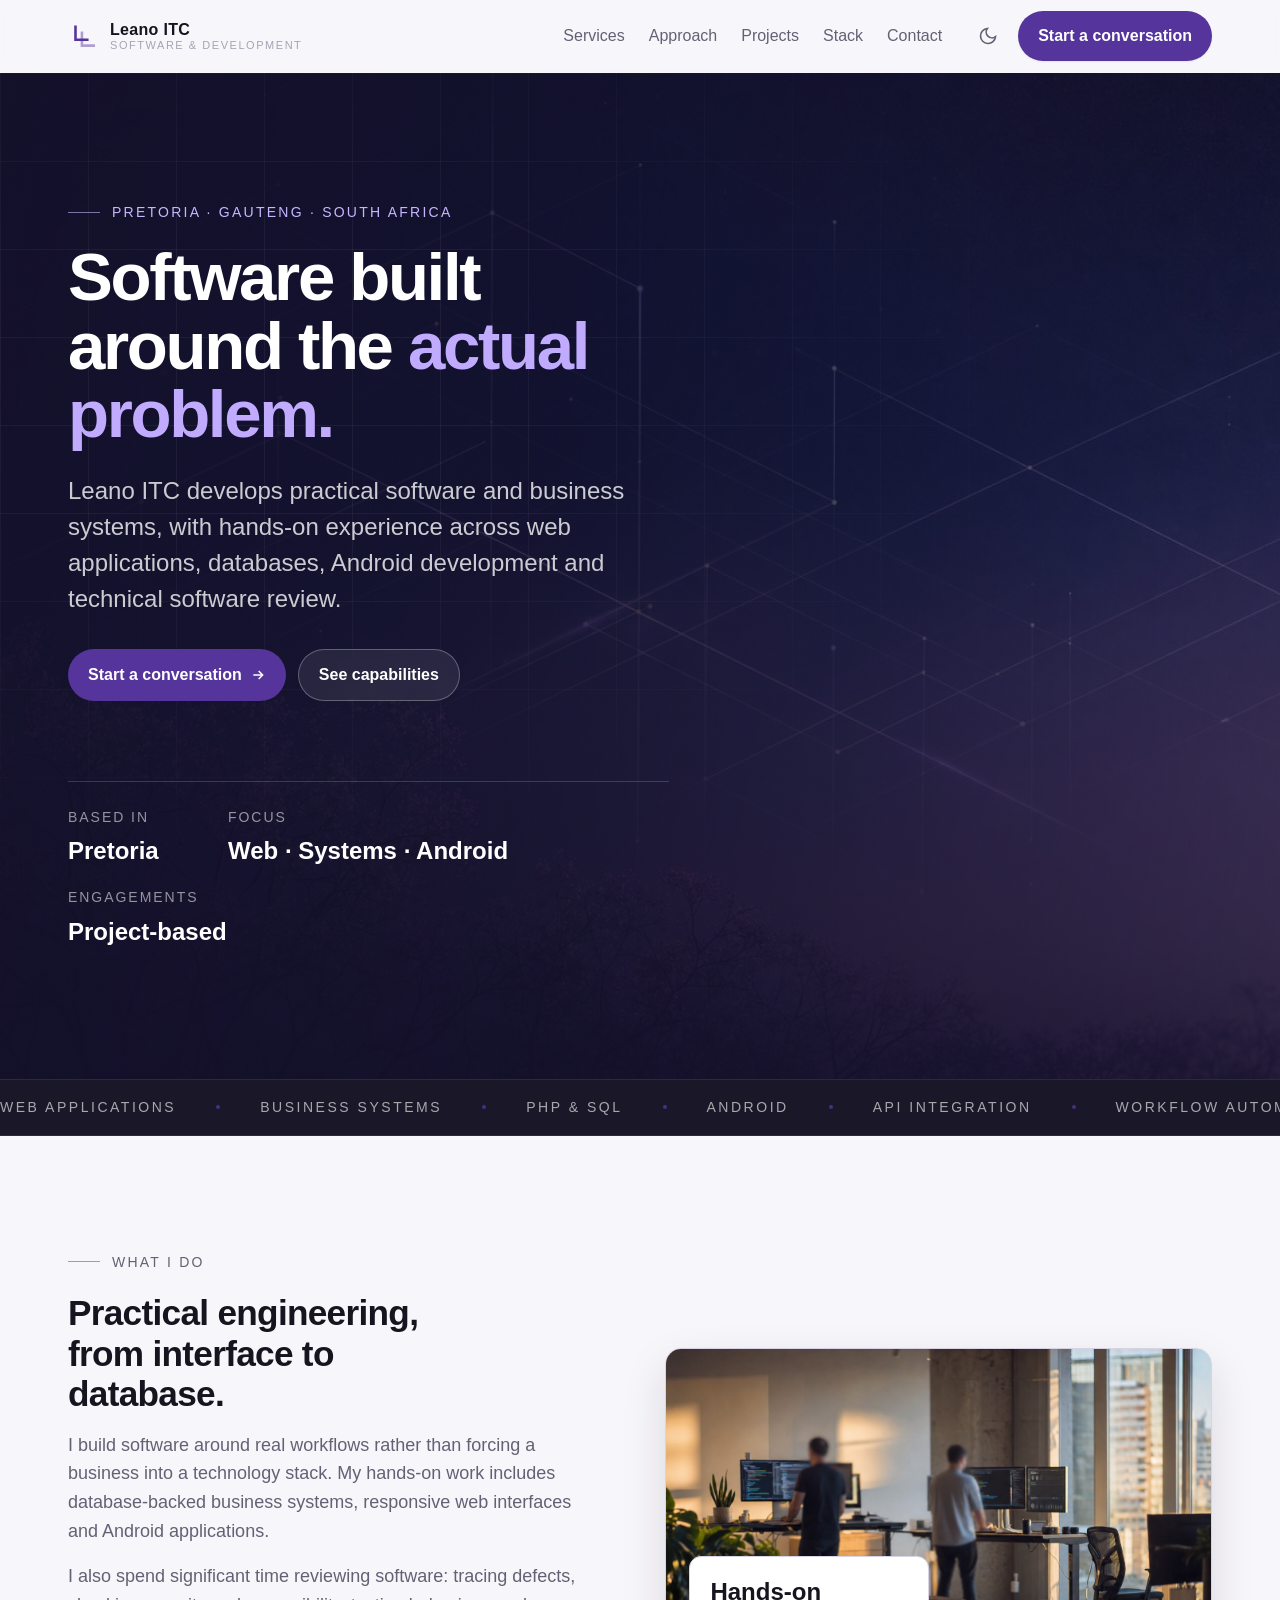
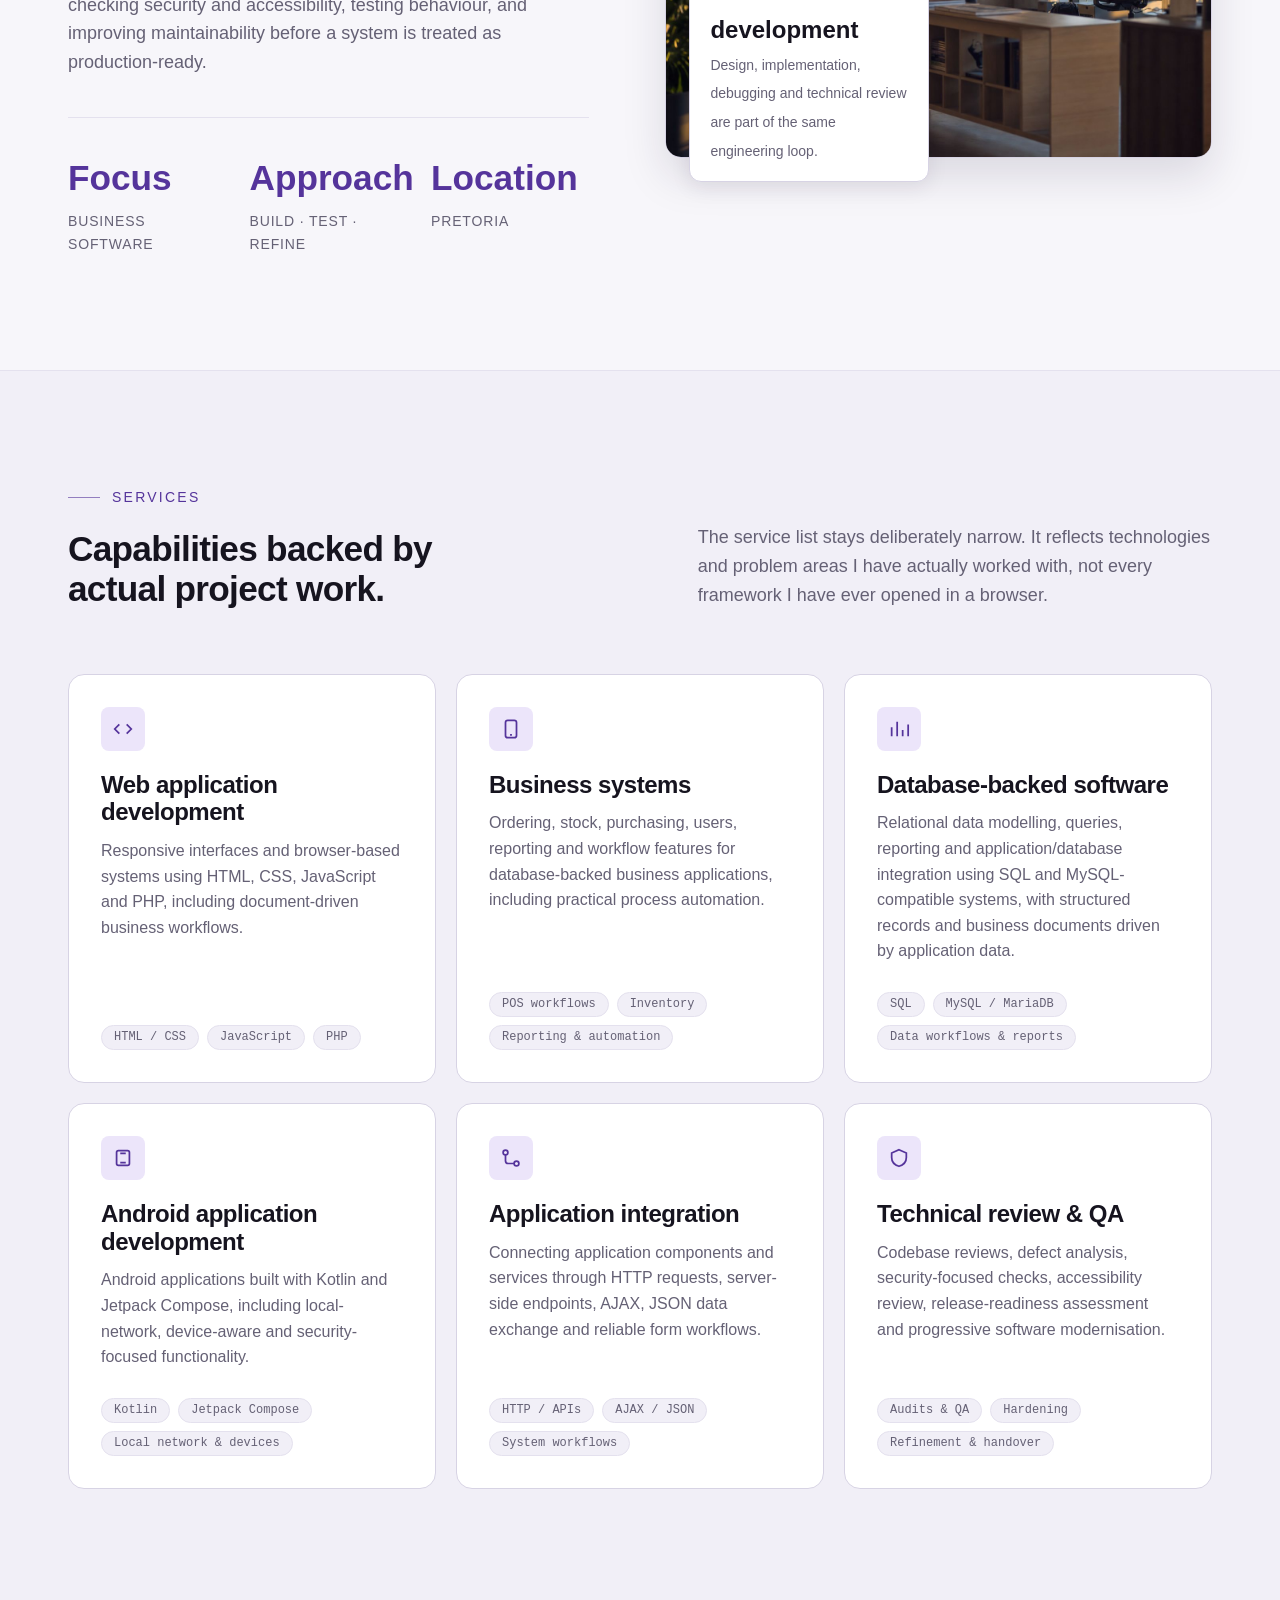
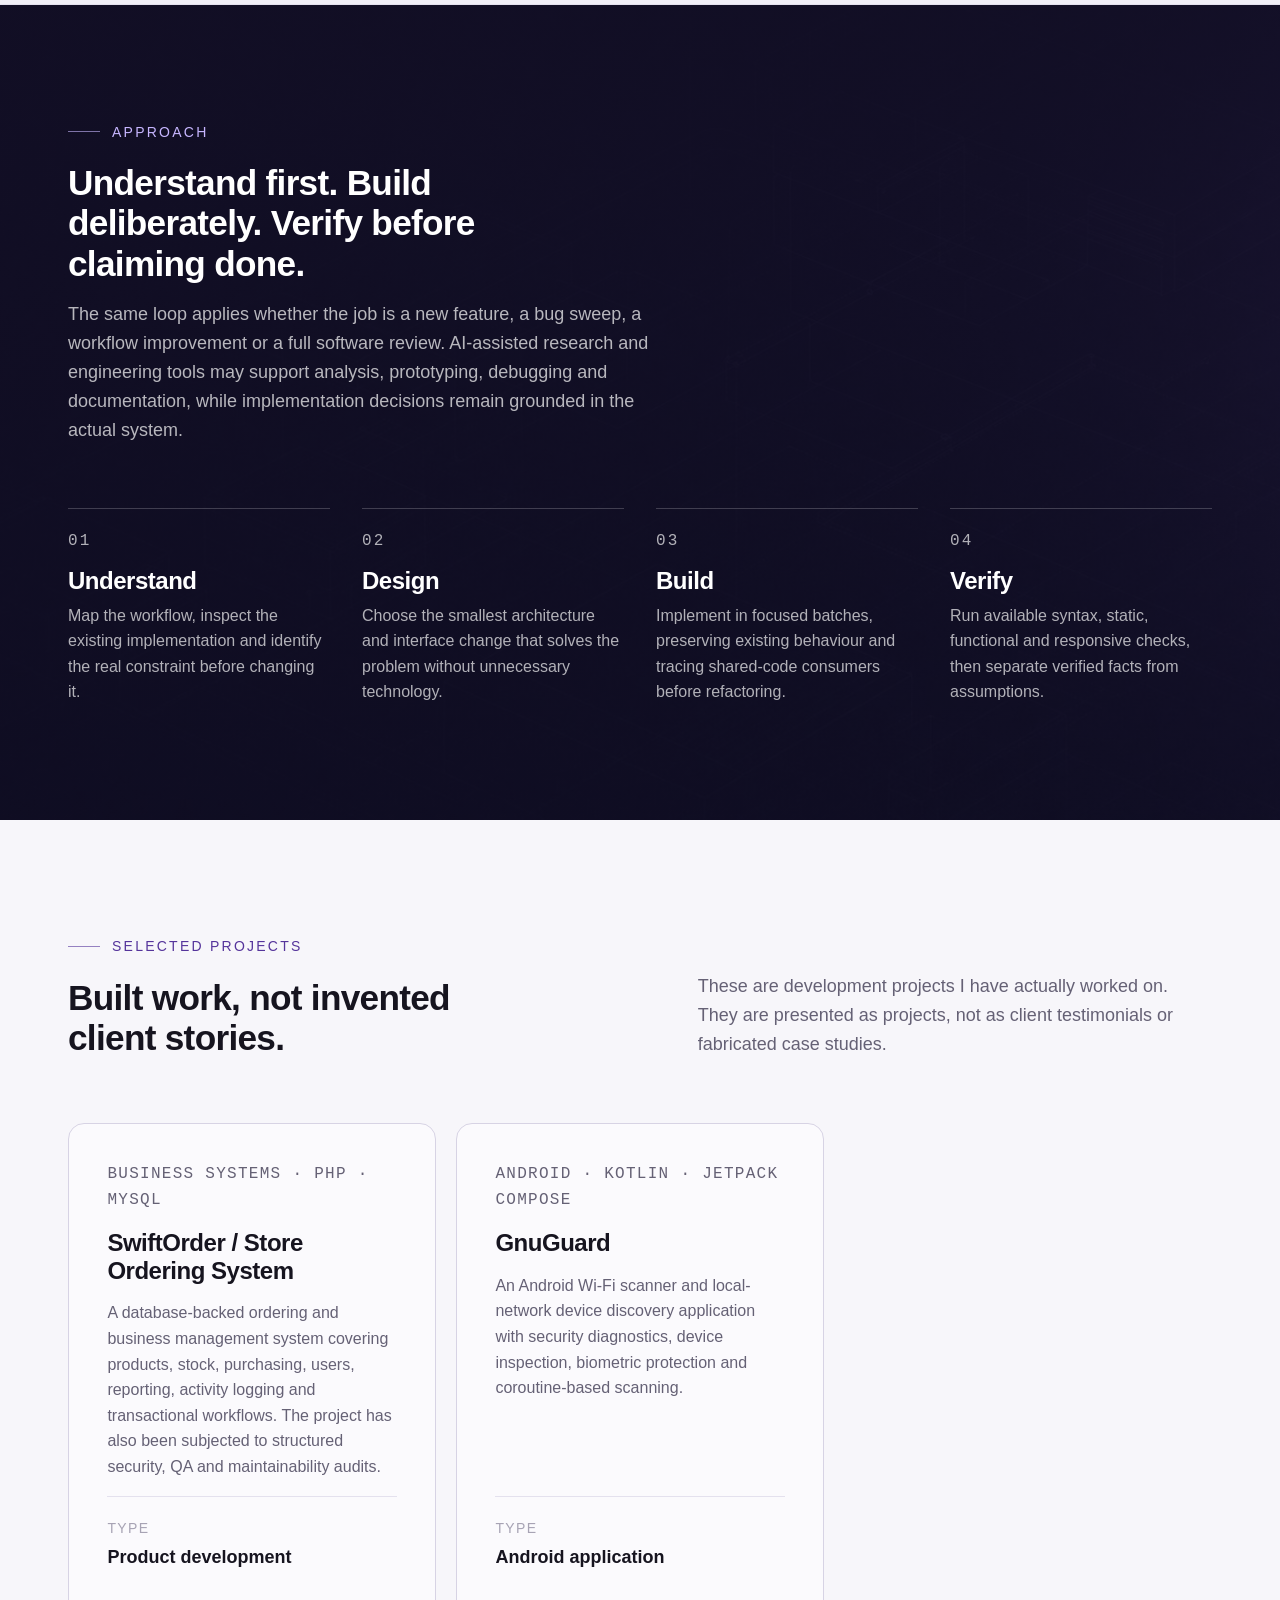
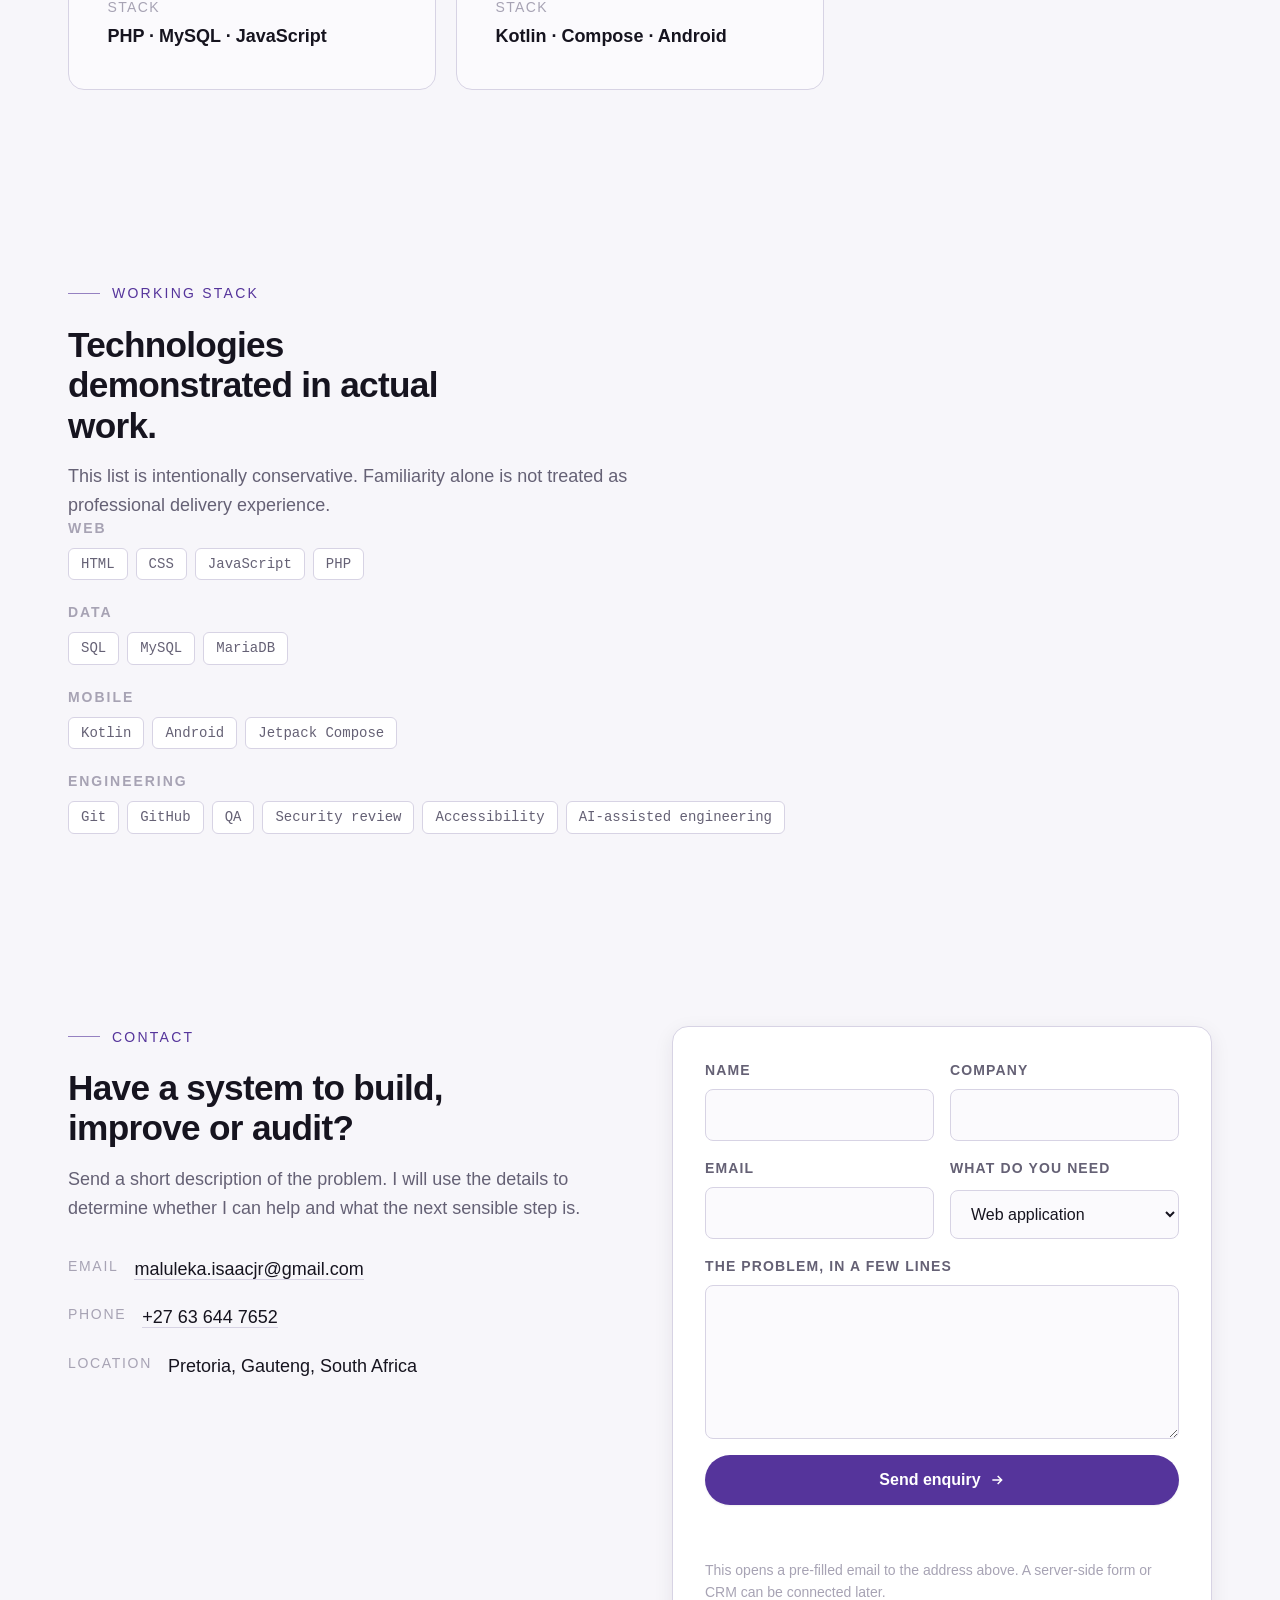
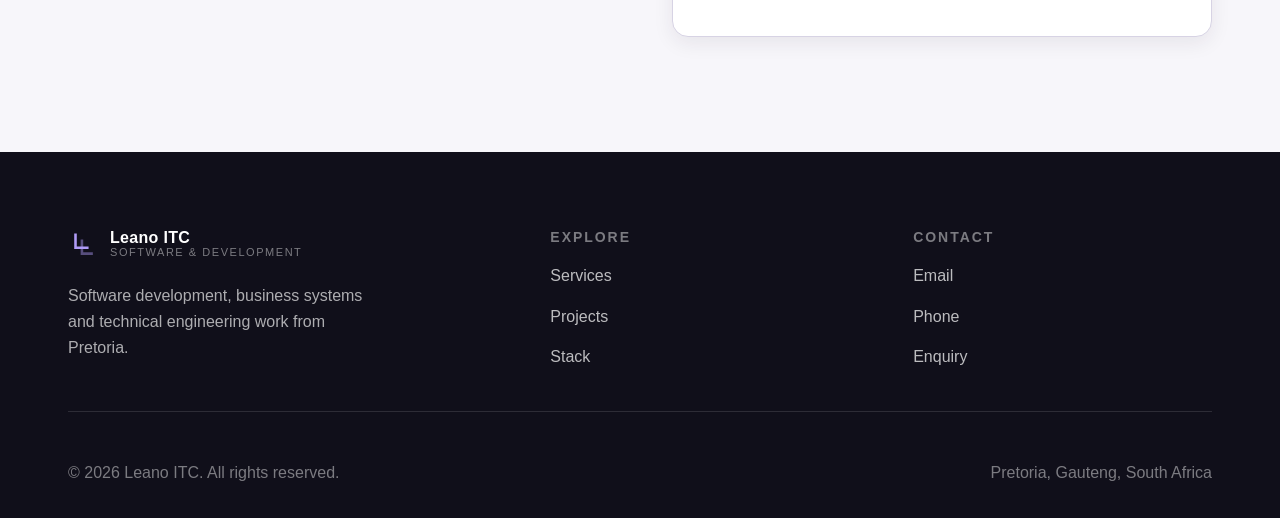
==== index.html @ 702a43a2 "Remove remote font dependencies and harden SEO/form markup" ====
<!doctype html>
<html lang="en" data-theme="light">
  <head>
    <meta charset="utf-8" />
    <meta name="viewport" content="width=device-width, initial-scale=1" />
    <meta name="color-scheme" content="light dark" />
    <meta name="referrer" content="strict-origin-when-cross-origin" />
    <meta name="robots" content="index,follow" />
    <title>Leano ITC — Software Development &amp; Systems Engineering</title>
    <meta name="description" content="Leano ITC is a Pretoria-based software development practice focused on web applications, business systems, databases, Android applications and technical software review." />
    <link rel="canonical" href="https://leanoitc.co.za/" />
    <meta property="og:title" content="Leano ITC — Software Development &amp; Systems Engineering" />
    <meta property="og:description" content="Web applications, business systems, database-backed software, Android development and technical engineering review." />
    <meta property="og:type" content="website" />
    <meta property="og:url" content="https://leanoitc.co.za/" />
    <meta property="og:site_name" content="Leano ITC" />
    <meta property="og:image" content="https://leanoitc.co.za/assets/hero.jpg" />
    <meta property="og:image:alt" content="Leano ITC software development workspace imagery" />
    <meta name="twitter:card" content="summary_large_image" />
    <meta name="twitter:title" content="Leano ITC — Software Development &amp; Systems Engineering" />
    <meta name="twitter:description" content="Web applications, business systems, database-backed software, Android development and technical engineering review." />
    <meta name="twitter:image" content="https://leanoitc.co.za/assets/hero.jpg" />
    <meta name="twitter:image:alt" content="Leano ITC software development workspace imagery" />
    <link rel="icon" href="data:image/svg+xml,%3Csvg xmlns='http://www.w3.org/2000/svg' viewBox='0 0 28 28'%3E%3Crect width='28' height='28' rx='6' fill='%2355349b'/%3E%3Cpath d='M8 6.5V17h9' stroke='white' stroke-width='2.2' fill='none' stroke-linecap='square'/%3E%3Cpath d='M13 11.5V22h9' stroke='white' stroke-opacity='.5' stroke-width='2.2' fill='none' stroke-linecap='square'/%3E%3C/svg%3E" />
    <!-- No remote font services: the template uses open-source Noto font families when installed, with system fallbacks. -->
    <link rel="stylesheet" href="./base.css" />
    <link rel="stylesheet" href="./style.css" />
    <link rel="stylesheet" href="./compat.css" />
    <link rel="preload" as="image" href="./assets/hero.jpg" />
    <script type="application/ld+json">
      {
        "@context": "https://schema.org",
        "@type": "ProfessionalService",
        "name": "Leano ITC",
        "description": "Software development and systems engineering practice based in Pretoria, South Africa.",
        "areaServed": "South Africa",
        "address": { "@type": "PostalAddress", "addressLocality": "Pretoria", "addressRegion": "Gauteng", "addressCountry": "ZA" },
        "email": "maluleka.isaacjr@gmail.com",
        "telephone": "+27 63 644 7652"
      }
    </script>
  </head>
  <body>
    <a class="skip" href="#main">Skip to content</a>
    <header class="header" id="site-header">
      <div class="shell header__inner">
        <a class="brand" href="#top" aria-label="Leano ITC — home">
          <svg width="30" height="30" viewBox="0 0 28 28" fill="none" aria-hidden="true"><path d="M7 5.5V17.5H18" stroke="currentColor" stroke-width="2.4" stroke-linecap="square" /><path d="M13 11V23H24" stroke="currentColor" stroke-opacity="0.45" stroke-width="2.4" stroke-linecap="square" /></svg>
          <span class="brand__name">Leano ITC<span class="brand__sub">Software &amp; Development</span></span>
        </a>
        <nav class="nav" aria-label="Primary"><a href="#services">Services</a><a href="#approach">Approach</a><a href="#work">Projects</a><a href="#stack">Stack</a><a href="#contact">Contact</a></nav>
        <div class="header__actions">
          <button class="icon-btn" data-theme-toggle type="button" aria-label="Switch to dark mode"></button>
          <button class="icon-btn menu-btn" type="button" aria-label="Open menu" aria-expanded="false" aria-controls="drawer"><svg width="22" height="22" viewBox="0 0 24 24" fill="none" stroke="currentColor" stroke-width="2" aria-hidden="true"><path d="M4 7h16M4 12h16M4 17h16" /></svg></button>
          <a class="btn btn--primary header__cta" href="#contact">Start a conversation</a>
        </div>
      </div>
      <nav class="drawer" id="drawer" data-open="false" aria-label="Mobile navigation" aria-hidden="true">
        <div class="shell drawer__inner"><a href="#services">Services</a><a href="#approach">Approach</a><a href="#work">Projects</a><a href="#stack">Stack</a><a href="#contact">Contact</a><a class="btn btn--primary" href="#contact">Start a conversation</a></div>
      </nav>
    </header>
    <main id="main">
      <section class="hero" id="top">
        <div class="hero__bg"><img src="./assets/hero.jpg" alt="" aria-hidden="true" decoding="async" fetchpriority="high" width="1800" height="1200" /></div>
        <div class="hero__grid" aria-hidden="true"></div>
        <div class="shell"><div class="hero__inner">
          <p class="eyebrow">Pretoria · Gauteng · South Africa</p>
          <h1>Software built around the <em>actual problem.</em></h1>
          <p class="hero__lede">Leano ITC develops practical software and business systems, with hands-on experience across web applications, databases, Android development and technical software review.</p>
          <div class="hero__actions"><a class="btn btn--primary" href="#contact">Start a conversation <svg class="arw" width="16" height="16" viewBox="0 0 24 24" fill="none" stroke="currentColor" stroke-width="2.2" aria-hidden="true"><path d="M5 12h13M13 6l6 6-6 6" /></svg></a><a class="btn btn--onDark" href="#services">See capabilities</a></div>
          <dl class="hero__meta"><div><dt>Based in</dt><dd>Pretoria</dd></div><div><dt>Focus</dt><dd>Web · Systems · Android</dd></div><div><dt>Engagements</dt><dd>Project-based</dd></div></dl>
        </div></div>
      </section>
      <div class="strip" aria-hidden="true"><div class="strip__track"><span>Web applications</span><span>Business systems</span><span>PHP &amp; SQL</span><span>Android</span><span>API integration</span><span>Workflow automation</span><span>Technical review</span><span>Web applications</span><span>Business systems</span><span>PHP &amp; SQL</span><span>Android</span><span>API integration</span><span>Workflow automation</span><span>Technical review</span></div></div>
      <section class="section" aria-labelledby="intro-title"><div class="shell intro">
        <div class="intro__body" data-reveal><p class="eyebrow">What I do</p><h2 class="section-title" id="intro-title">Practical engineering, from interface to database.</h2><p>I build software around real workflows rather than forcing a business into a technology stack. My hands-on work includes database-backed business systems, responsive web interfaces and Android applications.</p><p>I also spend significant time reviewing software: tracing defects, checking security and accessibility, testing behaviour, and improving maintainability before a system is treated as production-ready.</p><dl class="stat-list"><div><dt>Focus</dt><dd>Business software</dd></div><div><dt>Approach</dt><dd>Build · test · refine</dd></div><div><dt>Location</dt><dd>Pretoria</dd></div></dl></div>
        <figure class="intro__figure" data-reveal><img src="./assets/studio.jpg" alt="Software development workspace" loading="lazy" decoding="async" width="1800" height="1350" /><figcaption class="intro__badge"><strong>Hands-on development</strong><span>Design, implementation, debugging and technical review are part of the same engineering loop.</span></figcaption></figure>
      </div></section>
      <section class="section services" id="services" aria-labelledby="services-title"><div class="shell">
        <div class="section-head section-head--split" data-reveal><div><p class="eyebrow">Services</p><h2 class="section-title" id="services-title">Capabilities backed by actual project work.</h2></div><p class="section-lede">The service list stays deliberately narrow. It reflects technologies and problem areas I have actually worked with, not every framework I have ever opened in a browser.</p></div>
        <div class="card-grid">
          <article class="card" data-reveal><span class="card__icon" aria-hidden="true"><svg width="22" height="22" viewBox="0 0 24 24" fill="none" stroke="currentColor" stroke-width="1.9"><path d="M8 17l-5-5 5-5M16 7l5 5-5 5" /></svg></span><h3>Web application development</h3><p>Responsive interfaces and browser-based systems using HTML, CSS, JavaScript and PHP, including document-driven business workflows.</p><ul role="list"><li>HTML / CSS</li><li>JavaScript</li><li>PHP</li></ul></article>
          <article class="card" data-reveal><span class="card__icon" aria-hidden="true"><svg width="22" height="22" viewBox="0 0 24 24" fill="none" stroke="currentColor" stroke-width="1.9"><rect x="6" y="2.5" width="12" height="19" rx="2.5" /><path d="M11 18.5h2" /></svg></span><h3>Business systems</h3><p>Ordering, stock, purchasing, users, reporting and workflow features for database-backed business applications, including practical process automation.</p><ul role="list"><li>POS workflows</li><li>Inventory</li><li>Reporting &amp; automation</li></ul></article>
          <article class="card" data-reveal><span class="card__icon" aria-hidden="true"><svg width="22" height="22" viewBox="0 0 24 24" fill="none" stroke="currentColor" stroke-width="1.9"><path d="M4 20V10M10 20V4M16 20v-7M22 20V7" /></svg></span><h3>Database-backed software</h3><p>Relational data modelling, queries, reporting and application/database integration using SQL and MySQL-compatible systems, with structured records and business documents driven by application data.</p><ul role="list"><li>SQL</li><li>MySQL / MariaDB</li><li>Data workflows &amp; reports</li></ul></article>
          <article class="card" data-reveal><span class="card__icon" aria-hidden="true"><svg width="22" height="22" viewBox="0 0 24 24" fill="none" stroke="currentColor" stroke-width="1.9"><path d="M7 4h10a2 2 0 012 2v12a2 2 0 01-2 2H7a2 2 0 01-2-2V6a2 2 0 012-2z" /><path d="M9 7h6M9 17h6" /></svg></span><h3>Android application development</h3><p>Android applications built with Kotlin and Jetpack Compose, including local-network, device-aware and security-focused functionality.</p><ul role="list"><li>Kotlin</li><li>Jetpack Compose</li><li>Local network &amp; devices</li></ul></article>
          <article class="card" data-reveal><span class="card__icon" aria-hidden="true"><svg width="22" height="22" viewBox="0 0 24 24" fill="none" stroke="currentColor" stroke-width="1.9"><circle cx="6" cy="6" r="2.6" /><circle cx="18" cy="18" r="2.6" /><path d="M6 8.6V15a3 3 0 003 3h6.4" /></svg></span><h3>Application integration</h3><p>Connecting application components and services through HTTP requests, server-side endpoints, AJAX, JSON data exchange and reliable form workflows.</p><ul role="list"><li>HTTP / APIs</li><li>AJAX / JSON</li><li>System workflows</li></ul></article>
          <article class="card" data-reveal><span class="card__icon" aria-hidden="true"><svg width="22" height="22" viewBox="0 0 24 24" fill="none" stroke="currentColor" stroke-width="1.9"><path d="M12 3l8 3.5v5c0 4.4-3.2 8.2-8 9.5-4.8-1.3-8-5.1-8-9.5v-5L12 3z" /></svg></span><h3>Technical review &amp; QA</h3><p>Codebase reviews, defect analysis, security-focused checks, accessibility review, release-readiness assessment and progressive software modernisation.</p><ul role="list"><li>Audits &amp; QA</li><li>Hardening</li><li>Refinement &amp; handover</li></ul></article>
        </div>
      </div>
    </section>
    <section class="section approach" id="approach" aria-labelledby="approach-title"><div class="approach__bg"><img src="./assets/texture.jpg" alt="" aria-hidden="true" loading="lazy" decoding="async" /></div><div class="shell">
        <div class="section-head" data-reveal><p class="eyebrow">Approach</p><h2 class="section-title" id="approach-title">Understand first. Build deliberately. Verify before claiming done.</h2><p class="section-lede">The same loop applies whether the job is a new feature, a bug sweep, a workflow improvement or a full software review. AI-assisted research and engineering tools may support analysis, prototyping, debugging and documentation, while implementation decisions remain grounded in the actual system.</p></div>
        <div class="steps"><article class="step" data-reveal><p class="step__num">01</p><h3>Understand</h3><p>Map the workflow, inspect the existing implementation and identify the real constraint before changing it.</p></article><article class="step" data-reveal><p class="step__num">02</p><h3>Design</h3><p>Choose the smallest architecture and interface change that solves the problem without unnecessary technology.</p></article><article class="step" data-reveal><p class="step__num">03</p><h3>Build</h3><p>Implement in focused batches, preserving existing behaviour and tracing shared-code consumers before refactoring.</p></article><article class="step" data-reveal><p class="step__num">04</p><h3>Verify</h3><p>Run available syntax, static, functional and responsive checks, then separate verified facts from assumptions.</p></article></div>
      </div></section>
      <section class="section" id="work" aria-labelledby="work-title"><div class="shell">
        <div class="section-head section-head--split" data-reveal><div><p class="eyebrow">Selected projects</p><h2 class="section-title" id="work-title">Built work, not invented client stories.</h2></div><p class="section-lede">These are development projects I have actually worked on. They are presented as projects, not as client testimonials or fabricated case studies.</p></div>
        <div class="work-grid"><article class="work-item" data-reveal><p class="work-item__tag">Business systems · PHP · MySQL</p><h3>SwiftOrder / Store Ordering System</h3><p>A database-backed ordering and business management system covering products, stock, purchasing, users, reporting, activity logging and transactional workflows. The project has also been subjected to structured security, QA and maintainability audits.</p><dl><div><dt>Type</dt><dd>Product development</dd></div><div><dt>Stack</dt><dd>PHP · MySQL · JavaScript</dd></div></dl></article><article class="work-item" data-reveal><p class="work-item__tag">Android · Kotlin · Jetpack Compose</p><h3>GnuGuard</h3><p>An Android Wi-Fi scanner and local-network device discovery application with security diagnostics, device inspection, biometric protection and coroutine-based scanning.</p><dl><div><dt>Type</dt><dd>Android application</dd></div><div><dt>Stack</dt><dd>Kotlin · Compose · Android</dd></div></dl></article></div>
      </div></section>
      <section class="section section--tight" id="stack" aria-labelledby="stack-title"><div class="shell stack-layout"><div data-reveal><p class="eyebrow">Working stack</p><h2 class="section-title">Technologies demonstrated in actual work.</h2><p class="section-lede">This list is intentionally conservative. Familiarity alone is not treated as professional delivery experience.</p></div><div data-reveal><h2 class="sr-only" id="stack-title">Technology stack</h2><div class="stack-groups"><div class="stack-group"><h3>Web</h3><ul class="chips" role="list"><li>HTML</li><li>CSS</li><li>JavaScript</li><li>PHP</li></ul></div><div class="stack-group"><h3>Data</h3><ul class="chips" role="list"><li>SQL</li><li>MySQL</li><li>MariaDB</li></ul></div><div class="stack-group"><h3>Mobile</h3><ul class="chips" role="list"><li>Kotlin</li><li>Android</li><li>Jetpack Compose</li></ul></div><div class="stack-group"><h3>Engineering</h3><ul class="chips" role="list"><li>Git</li><li>GitHub</li><li>QA</li><li>Security review</li><li>Accessibility</li><li>AI-assisted engineering</li></ul></div></div></div></div></section>
      <section class="section" id="contact" aria-labelledby="contact-title"><div class="shell contact__wrap"><div data-reveal><p class="eyebrow">Contact</p><h2 class="section-title" id="contact-title">Have a system to build, improve or audit?</h2><p class="section-lede">Send a short description of the problem. I will use the details to determine whether I can help and what the next sensible step is.</p><dl class="details"><div class="detail"><dt>Email</dt><dd><a href="mailto:maluleka.isaacjr@gmail.com">maluleka.isaacjr@gmail.com</a></dd></div><div class="detail"><dt>Phone</dt><dd><a href="tel:+27636447652">+27 63 644 7652</a></dd></div><div class="detail"><dt>Location</dt><dd>Pretoria, Gauteng, South Africa</dd></div></dl></div>
        <form class="form" id="enquiry" data-reveal><div class="form__row"><div class="field"><label for="name">Name</label><input id="name" name="name" type="text" autocomplete="name" maxlength="120" required /></div><div class="field"><label for="company">Company</label><input id="company" name="company" type="text" autocomplete="organization" maxlength="160" /></div></div><div class="form__row"><div class="field"><label for="email">Email</label><input id="email" name="email" type="email" autocomplete="email" maxlength="254" required /></div><div class="field"><label for="topic">What do you need</label><select id="topic" name="topic"><option>Web application</option><option>Business system</option><option>Database / SQL work</option><option>Digital documents / business workflow</option><option>API / system integration</option><option>Workflow automation</option><option>Android / local-network application</option><option>Technical review / QA / modernisation</option><option>Technical planning / architecture</option><option>Something else</option></select></div></div><div class="field"><label for="message">The problem, in a few lines</label><textarea id="message" name="message" rows="5" maxlength="4000" required></textarea></div><button class="btn btn--primary" type="submit">Send enquiry <svg class="arw" width="16" height="16" viewBox="0 0 24 24" fill="none" stroke="currentColor" stroke-width="2.2" aria-hidden="true"><path d="M5 12h13M13 6l6 6-6 6" /></svg></button><p class="form__status" role="status" aria-live="polite" id="form-status"></p><p class="form__hint">This opens a pre-filled email to the address above. A server-side form or CRM can be connected later.</p></form>
      </div></section>
    </main>
    <footer class="footer"><div class="shell"><div class="footer__top"><div><a class="brand" href="#top" aria-label="Leano ITC — home"><svg width="30" height="30" viewBox="0 0 28 28" fill="none" aria-hidden="true"><path d="M7 5.5V17.5H18" stroke="currentColor" stroke-width="2.4" stroke-linecap="square" /><path d="M13 11V23h9" stroke="currentColor" stroke-opacity="0.45" stroke-width="2.4" stroke-linecap="square" /></svg><span class="brand__name">Leano ITC<span class="brand__sub">Software &amp; Development</span></span></a><p>Software development, business systems and technical engineering work from Pretoria.</p></div><div><h3 class="footer__label">Explore</h3><ul role="list"><li><a href="#services">Services</a></li><li><a href="#work">Projects</a></li><li><a href="#stack">Stack</a></li></ul></div><div><h3 class="footer__label">Contact</h3><ul role="list"><li><a href="mailto:maluleka.isaacjr@gmail.com">Email</a></li><li><a href="tel:+27636447652">Phone</a></li><li><a href="#contact">Enquiry</a></li></ul></div></div><div class="footer__bottom"><p>© <span id="year">2026</span> Leano ITC. All rights reserved.</p><p>Pretoria, Gauteng, South Africa</p></div></div></footer>
    <script src="./app.js" defer></script>
  </body>
</html>
---- base.css ----
/* base.css */
*,
*::before,
*::after {
  box-sizing: border-box;
  margin: 0;
  padding: 0;
}

html {
  scroll-behavior: smooth;
  scroll-padding-top: var(--space-20);
}

html[data-theme='light'] {
  color-scheme: light;
}

html[data-theme='dark'] {
  color-scheme: dark;
}

body {
  min-height: 100vh;
  line-height: 1.6;
  font-family: var(--font-body, sans-serif);
  font-size: var(--text-base);
  color: var(--color-text);
  background-color: var(--color-bg);
  overflow-x: hidden;
}

img,
picture,
video,
canvas,
svg {
  display: block;
  max-width: 100%;
  height: auto;
}

img {
  border: 0;
}

iframe {
  max-width: 100%;
  border: 0;
}

ul[role='list'],
ol[role='list'] {
  list-style: none;
}

input,
button,
textarea,
select {
  font: inherit;
  color: inherit;
}

input,
textarea,
select {
  max-width: 100%;
  min-width: 0;
}

textarea {
  resize: vertical;
}

h1,
h2,
h3,
h4,
h5,
h6 {
  line-height: 1.15;
}

p,
li,
figcaption {
  max-width: 72ch;
  overflow-wrap: break-word;
}

@supports (overflow-wrap: anywhere) {
  p,
  li,
  figcaption {
    overflow-wrap: anywhere;
  }
}

::selection {
  background: rgba(85, 52, 155, 0.25);
  color: var(--color-text);
}

:focus-visible {
  outline: 2px solid var(--color-primary);
  outline-offset: 3px;
  border-radius: var(--radius-sm);
}

@media (prefers-reduced-motion: reduce) {
  *,
  *::before,
  *::after {
    animation-duration: 0.01ms !important;
    animation-iteration-count: 1 !important;
    transition-duration: 0.01ms !important;
    scroll-behavior: auto !important;
  }
}

button {
  cursor: pointer;
  background: none;
  border: none;
}

button:disabled,
input:disabled,
textarea:disabled,
select:disabled {
  cursor: not-allowed;
}

table {
  border-collapse: collapse;
  width: 100%;
}

a,
button,
[role='button'],
[role='link'],
input,
textarea,
select {
  transition:
    color var(--transition-interactive),
    background var(--transition-interactive),
    border-color var(--transition-interactive),
    box-shadow var(--transition-interactive),
    transform var(--transition-interactive);
}

@media print {
  html {
    scroll-behavior: auto;
  }

  .header,
  .drawer,
  .skip,
  .hero__bg,
  .hero__grid,
  .approach__bg,
  .strip {
    display: none !important;
  }

  body {
    background: #fff;
    color: #000;
  }
}

.sr-only {
  position: absolute;
  width: 1px;
  height: 1px;
  padding: 0;
  margin: -1px;
  overflow: hidden;
  clip: rect(0, 0, 0, 0);
  white-space: nowrap;
  border-width: 0;
}
---- style.css ----
/* ==========================================================================
  Leano ITC — design tokens + components
  Art direction: Pretoria jacaranda violet on ink, technical & precise
   ========================================================================== */

:root {
  /* Type scale */
  --text-xs: clamp(0.75rem, 0.7rem + 0.25vw, 0.875rem);
  --text-sm: clamp(0.875rem, 0.8rem + 0.35vw, 1rem);
  --text-base: clamp(1rem, 0.95rem + 0.25vw, 1.125rem);
  --text-lg: clamp(1.125rem, 1rem + 0.75vw, 1.5rem);
  --text-xl: clamp(1.5rem, 1.2rem + 1.25vw, 2.25rem);
  --text-2xl: clamp(2rem, 1.2rem + 2.5vw, 3.5rem);
  --text-3xl: clamp(2.5rem, 1rem + 4vw, 4.5rem);

  /* Spacing */
  --space-1: 0.25rem;
  --space-2: 0.5rem;
  --space-3: 0.75rem;
  --space-4: 1rem;
  --space-5: 1.25rem;
  --space-6: 1.5rem;
  --space-8: 2rem;
  --space-10: 2.5rem;
  --space-12: 3rem;
  --space-16: 4rem;
  --space-20: 5rem;
  --space-24: 6rem;
  --space-32: 8rem;

  /* Radius */
  --radius-sm: 0.375rem;
  --radius-md: 0.5rem;
  --radius-lg: 0.75rem;
  --radius-xl: 1rem;
  --radius-full: 9999px;

  --transition-interactive: 180ms cubic-bezier(0.16, 1, 0.3, 1);
  --ease-out: cubic-bezier(0.16, 1, 0.3, 1);

  /* Content widths */
  --content-narrow: 680px;
  --content-default: 1000px;
  --content-wide: 1240px;

  /* Fonts */
  --font-display: 'Cabinet Grotesk', 'Helvetica Neue', sans-serif;
  --font-body: 'Satoshi', 'Helvetica Neue', sans-serif;
  --font-mono: 'JetBrains Mono', ui-monospace, monospace;
}

/* ---------- Light ---------- */
:root,
[data-theme='light'] {
  --color-bg: #f7f6fa;
  --color-surface: #fbfafd;
  --color-surface-2: #ffffff;
  --color-surface-offset: #f1eff7;
  --color-surface-dynamic: #e8e5f1;
  --color-divider: #e4e1ee;
  --color-border: #d7d3e4;

  --color-text: #16141f;
  --color-text-muted: #656175;
  --color-text-faint: #a7a3b4;
  --color-text-inverse: #f7f6fa;

  --color-primary: #55349b;
  --color-primary-hover: #452a80;
  --color-primary-active: #372166;
  --color-primary-highlight: #ece5fa;

  --color-ink: #100f1a;
  --color-ink-2: #1a1828;

  --shadow-sm: 0 1px 2px rgba(32, 25, 55, 0.07);
  --shadow-md: 0 6px 20px rgba(32, 25, 55, 0.08);
  --shadow-lg: 0 18px 44px rgba(32, 25, 55, 0.13);
}

/* ---------- Dark ---------- */
[data-theme='dark'] {
  --color-bg: #100f1a;
  --color-surface: #16151f;
  --color-surface-2: #1b1927;
  --color-surface-offset: #191825;
  --color-surface-dynamic: #262336;
  --color-divider: #232131;
  --color-border: #322f45;

  --color-text: #e7e5ef;
  --color-text-muted: #9a96a9;
  --color-text-faint: #6b6779;
  --color-text-inverse: #12111c;

  --color-primary: #b09bf7;
  --color-primary-hover: #c4b3fa;
  --color-primary-active: #9a80f0;
  --color-primary-highlight: #262040;

  --color-ink: #0c0b14;
  --color-ink-2: #16151f;

  --shadow-sm: 0 1px 2px rgba(0, 0, 0, 0.3);
  --shadow-md: 0 6px 20px rgba(0, 0, 0, 0.38);
  --shadow-lg: 0 18px 44px rgba(0, 0, 0, 0.5);
}

@media (prefers-color-scheme: dark) {
  :root:not([data-theme]) {
    --color-bg: #100f1a;
    --color-surface: #16151f;
    --color-surface-2: #1b1927;
    --color-surface-offset: #191825;
    --color-surface-dynamic: #262336;
    --color-divider: #232131;
    --color-border: #322f45;
    --color-text: #e7e5ef;
    --color-text-muted: #9a96a9;
    --color-text-faint: #6b6779;
    --color-text-inverse: #12111c;
    --color-primary: #b09bf7;
    --color-primary-hover: #c4b3fa;
    --color-primary-active: #9a80f0;
    --color-primary-highlight: #262040;
    --color-ink: #0c0b14;
    --color-ink-2: #16151f;
  }
}

/* ==========================================================================
  Layout primitives
   ========================================================================== */

.shell {
  width: 100%;
  max-width: var(--content-wide);
  margin-inline: auto;
  padding-inline: clamp(var(--space-5), 5vw, var(--space-12));
}

.section {
  padding-block: clamp(var(--space-16), 9vw, var(--space-32));
}
.section--tight {
  padding-block: clamp(var(--space-12), 6vw, var(--space-20));
}

.eyebrow {
  font-family: var(--font-body);
  font-size: var(--text-xs);
  font-weight: 500;
  letter-spacing: 0.16em;
  text-transform: uppercase;
  color: var(--color-primary);
  display: flex;
  align-items: center;
  gap: var(--space-3);
}
.eyebrow::before {
  content: '';
  width: var(--space-8);
  height: 1px;
  background: currentColor;
  opacity: 0.6;
  flex: none;
}
.eyebrow--plain::before {
  display: none;
}

h1,
h2,
h3 {
  font-family: var(--font-display);
  font-weight: 700;
  letter-spacing: -0.02em;
}

.section-title {
  font-size: var(--text-xl);
  margin-block: var(--space-5) var(--space-4);
  max-width: 22ch;
}
.section-lede {
  color: var(--color-text-muted);
  max-width: 58ch;
}

.section-head {
  margin-bottom: clamp(var(--space-10), 5vw, var(--space-16));
}
.section-head--split {
  display: grid;
  gap: var(--space-6) var(--space-16);
  align-items: end;
  grid-template-columns: minmax(0, 1fr);
}
@media (min-width: 900px) {
  .section-head--split {
    grid-template-columns: minmax(0, 1.1fr) minmax(0, 1fr);
  }
  .section-head--split .section-title {
    margin-bottom: 0;
  }
}

/* ==========================================================================
  Buttons
   ========================================================================== */

.btn {
  display: inline-flex;
  align-items: center;
  justify-content: center;
  gap: var(--space-2);
  font-size: var(--text-sm);
  font-weight: 600;
  padding: var(--space-3) var(--space-5);
  border-radius: var(--radius-full);
  text-decoration: none;
  min-height: 44px;
  white-space: nowrap;
}
.btn--primary {
  background: var(--color-primary);
  color: #fff;
  box-shadow: var(--shadow-sm);
}
[data-theme='dark'] .btn--primary {
  color: #14121f;
}
@media (prefers-color-scheme: dark) {
  :root:not([data-theme]) .btn--primary {
    color: #14121f;
  }
}
.btn--primary:hover {
  background: var(--color-primary-hover);
  transform: translateY(-1px);
  box-shadow: var(--shadow-md);
}
.btn--ghost {
  border: 1px solid var(--color-border);
  color: var(--color-text);
  background: rgba(255, 255, 255, 0.6);
}
[data-theme='dark'] .btn--ghost {
  background: rgba(27, 25, 39, 0.8);
}
.btn--ghost:hover {
  border-color: var(--color-primary);
  color: var(--color-primary);
}
.btn--onDark {
  border: 1px solid rgba(255, 255, 255, 0.28);
  color: #fff;
  background: rgba(255, 255, 255, 0.06);
  -webkit-backdrop-filter: blur(6px);
  backdrop-filter: blur(6px);
}
.btn--onDark:hover {
  background: rgba(255, 255, 255, 0.14);
  border-color: rgba(255, 255, 255, 0.5);
}
.btn .arw {
  transition: transform var(--transition-interactive);
}
.btn:hover .arw {
  transform: translateX(3px);
}

.textlink {
  display: inline-flex;
  align-items: center;
  gap: var(--space-2);
  font-size: var(--text-sm);
  font-weight: 600;
  color: var(--color-primary);
  text-decoration: none;
  border-bottom: 1px solid transparent;
  padding-bottom: 2px;
}
.textlink:hover {
  border-color: currentColor;
}

/* ==========================================================================
Header
   ========================================================================== */

.skip {
  position: absolute;
  left: var(--space-4);
  top: var(--space-2);
  z-index: 200;
  padding: var(--space-2) var(--space-4);
  background: var(--color-primary);
  color: #fff;
  border-radius: var(--radius-md);
  transform: translateY(-200%);
}
.skip:focus {
  transform: translateY(0);
}

.header {
  position: sticky;
  top: 0;
  z-index: 100;
  background: rgba(247, 246, 250, 0.82);
  -webkit-backdrop-filter: blur(14px) saturate(140%);
  backdrop-filter: blur(14px) saturate(140%);
  border-bottom: 1px solid transparent;
  transition:
    border-color 0.3s var(--ease-out),
    background 0.3s var(--ease-out);
}
[data-theme='dark'] .header {
  background: rgba(16, 15, 26, 0.82);
}
.header--scrolled {
  border-bottom-color: var(--color-divider);
}
.header__inner {
  display: flex;
  align-items: center;
  gap: var(--space-6);
  min-height: 72px;
}
.brand {
  display: inline-flex;
  align-items: center;
  gap: var(--space-3);
  text-decoration: none;
  color: var(--color-text);
  margin-right: auto;
}
.brand svg {
  color: var(--color-primary);
  flex: none;
}
.brand__name {
  font-family: var(--font-display);
  font-weight: 700;
  font-size: var(--text-sm);
  letter-spacing: 0.02em;
  line-height: 1.1;
}
.brand__sub {
  display: block;
  font-family: var(--font-body);
  font-size: 0.6875rem;
  font-weight: 500;
  letter-spacing: 0.14em;
  text-transform: uppercase;
  color: var(--color-text-faint);
}

.nav {
  display: none;
  align-items: center;
  gap: var(--space-6);
}
.nav a {
  font-size: var(--text-sm);
  color: var(--color-text-muted);
  text-decoration: none;
  font-weight: 500;
}
.nav a:hover {
  color: var(--color-text);
}
.header__actions {
  display: flex;
  align-items: center;
  gap: var(--space-2);
}
.icon-btn {
  width: 44px;
  height: 44px;
  display: grid;
  place-items: center;
  border-radius: var(--radius-full);
  color: var(--color-text-muted);
  border: 1px solid transparent;
}
.icon-btn:hover {
  color: var(--color-text);
  background: var(--color-surface-offset);
}
.header__cta {
  display: none;
}
@media (min-width: 900px) {
  .nav {
    display: flex;
  }
  .header__cta {
    display: inline-flex;
  }
  .menu-btn {
    display: none;
  }
}

/* Mobile drawer */
.drawer {
  display: grid;
  grid-template-rows: 0fr;
  transition: grid-template-rows 0.35s var(--ease-out);
  border-top: 1px solid transparent;
  overflow: hidden;
}
.drawer[data-open='true'] {
  grid-template-rows: 1fr;
  border-top-color: var(--color-divider);
}
.drawer__inner {
  overflow: hidden;
  min-height: 0;
  display: flex;
  flex-direction: column;
  gap: var(--space-1);
  padding-block: var(--space-3) var(--space-5);
}
.drawer a {
  text-decoration: none;
  color: var(--color-text);
  font-size: var(--text-base);
  font-weight: 500;
  padding: var(--space-3) 0;
  border-bottom: 1px solid var(--color-divider);
}
.drawer .btn {
  margin-top: var(--space-4);
}
@media (min-width: 900px) {
  .drawer {
    display: none;
  }
}

/* ==========================================================================
  Hero
   ========================================================================== */

.hero {
  position: relative;
  isolation: isolate;
  background: var(--color-ink);
  color: #fff;
  padding-block: clamp(var(--space-20), 12vw, var(--space-32));
  overflow: hidden;
}
.hero__bg {
  position: absolute;
  inset: 0;
  z-index: -2;
}
.hero__bg img {
  width: 100%;
  height: 100%;
  object-fit: cover;
  object-position: center 30%;
}
.hero__bg::after {
  content: '';
  position: absolute;
  inset: 0;
  background:
    linear-gradient(
      100deg,
      rgba(20, 16, 42, 0.96) 0%,
      rgba(20, 16, 42, 0.82) 42%,
      rgba(31, 22, 58, 0.42) 100%
    ),
    linear-gradient(to top, rgba(17, 14, 34, 0.85), transparent 55%);
}
.hero__grid {
  position: absolute;
  inset: 0;
  z-index: -1;
  background-image:
    linear-gradient(to right, rgba(255, 255, 255, 0.05) 1px, transparent 1px),
    linear-gradient(to bottom, rgba(255, 255, 255, 0.05) 1px, transparent 1px);
  background-size: 88px 88px;
  -webkit-mask-image: radial-gradient(ellipse 90% 70% at 20% 30%, #000 20%, transparent 75%);
  mask-image: radial-gradient(ellipse 90% 70% at 20% 30%, #000 20%, transparent 75%);
}
.hero__inner {
  position: relative;
  max-width: 62ch;
}
.hero .eyebrow {
  color: #c7b6ff;
}
.hero h1 {
  font-size: var(--text-3xl);
  margin-block: var(--space-5) var(--space-6);
  letter-spacing: -0.035em;
  line-height: 1.02;
}
.hero h1 em {
  font-style: normal;
  color: #c0abff;
}
.hero__lede {
  font-size: var(--text-lg);
  color: rgba(255, 255, 255, 0.78);
  max-width: 48ch;
  line-height: 1.5;
}
.hero__actions {
  display: flex;
  flex-wrap: wrap;
  gap: var(--space-3);
  margin-top: var(--space-8);
}
.hero__meta {
  display: flex;
  flex-wrap: wrap;
  gap: var(--space-4) var(--space-8);
  margin-top: clamp(var(--space-12), 7vw, var(--space-20));
  padding-top: var(--space-6);
  border-top: 1px solid rgba(255, 255, 255, 0.16);
  max-width: 60ch;
}
.hero__meta div {
  min-width: 8rem;
}
.hero__meta dt {
  font-size: var(--text-xs);
  letter-spacing: 0.14em;
  text-transform: uppercase;
  color: rgba(255, 255, 255, 0.55);
}
.hero__meta dd {
  font-family: var(--font-display);
  font-size: var(--text-lg);
  font-weight: 700;
  margin-top: var(--space-1);
}

/* Marquee strip */
.strip {
  background: var(--color-ink-2);
  color: rgba(255, 255, 255, 0.62);
  border-block: 1px solid rgba(255, 255, 255, 0.08);
  overflow: hidden;
  padding-block: var(--space-4);
}
.strip__track {
  display: flex;
  gap: var(--space-10);
  white-space: nowrap;
  width: max-content;
  animation: marquee 38s linear infinite;
  font-size: var(--text-xs);
  letter-spacing: 0.18em;
  text-transform: uppercase;
  font-weight: 500;
}
.strip__track span {
  display: inline-flex;
  align-items: center;
  gap: var(--space-10);
}
.strip__track span::after {
  content: '';
  width: 4px;
  height: 4px;
  border-radius: 50%;
  background: var(--color-primary);
  opacity: 0.8;
}
@keyframes marquee {
  from {
    transform: translateX(0);
  }
  to {
    transform: translateX(-50%);
  }
}
@media (prefers-reduced-motion: reduce) {
  .strip__track {
    animation: none;
  }
}

/* ==========================================================================
  Intro / about
   ========================================================================== */

.intro {
  display: grid;
  gap: clamp(var(--space-10), 6vw, var(--space-20));
  align-items: center;
  grid-template-columns: minmax(0, 1fr);
}
@media (min-width: 900px) {
  .intro {
    grid-template-columns: minmax(0, 1fr) minmax(0, 1.05fr);
  }
}
.intro__body p + p {
  margin-top: var(--space-4);
}
.intro__body p {
  color: var(--color-text-muted);
}
.intro__figure {
  position: relative;
}
.intro__figure img {
  border-radius: var(--radius-xl);
  border: 1px solid var(--color-border);
  width: 100%;
  aspect-ratio: 4 / 3;
  object-fit: cover;
  box-shadow: var(--shadow-lg);
}
.intro__badge {
  position: absolute;
  bottom: calc(-1 * var(--space-6));
  left: var(--space-6);
  background: var(--color-surface-2);
  border: 1px solid var(--color-border);
  border-radius: var(--radius-lg);
  padding: var(--space-4) var(--space-5);
  box-shadow: var(--shadow-md);
  max-width: 15rem;
}
.intro__badge strong {
  font-family: var(--font-display);
  font-size: var(--text-lg);
  display: block;
}
.intro__badge span {
  font-size: var(--text-xs);
  color: var(--color-text-muted);
}
.stat-list {
  display: grid;
  grid-template-columns: repeat(auto-fit, minmax(9rem, 1fr));
  gap: var(--space-6);
  margin-top: var(--space-10);
  padding-top: var(--space-8);
  border-top: 1px solid var(--color-divider);
}
.stat-list dt {
  font-family: var(--font-display);
  font-size: var(--text-xl);
  font-weight: 700;
  color: var(--color-primary);
  font-variant-numeric: tabular-nums;
}
.stat-list dd {
  font-size: var(--text-xs);
  color: var(--color-text-muted);
  letter-spacing: 0.06em;
  text-transform: uppercase;
  margin-top: var(--space-1);
}

/* ==========================================================================
  Services
   ========================================================================== */

.services {
  background: var(--color-surface-offset);
  border-block: 1px solid var(--color-divider);
}
.card-grid {
  display: grid;
  gap: var(--space-5);
  grid-template-columns: repeat(auto-fit, minmax(min(100%, 17rem), 1fr));
}
.card {
  background: var(--color-surface-2);
  border: 1px solid var(--color-border);
  border-radius: var(--radius-xl);
  padding: clamp(var(--space-6), 3vw, var(--space-8));
  display: flex;
  flex-direction: column;
  gap: var(--space-3);
  transition:
    transform 0.3s var(--ease-out),
    box-shadow 0.3s var(--ease-out),
    border-color 0.3s var(--ease-out);
}
.card:hover {
  transform: translateY(-4px);
  border-color: #8b72c6;
  box-shadow: var(--shadow-md);
}
.card__icon {
  width: 44px;
  height: 44px;
  border-radius: var(--radius-md);
  display: grid;
  place-items: center;
  background: var(--color-primary-highlight);
  color: var(--color-primary);
  margin-bottom: var(--space-2);
}
.card h3 {
  font-size: var(--text-lg);
  font-weight: 700;
}
.card p {
  font-size: var(--text-sm);
  color: var(--color-text-muted);
  margin: 0;
}
.card ul {
  list-style: none;
  display: flex;
  flex-wrap: wrap;
  gap: var(--space-2);
  margin-top: auto;
  padding-top: var(--space-4);
}
.card li {
  font-size: 0.75rem;
  font-family: var(--font-mono);
  color: var(--color-text-muted);
  background: var(--color-surface-offset);
  border: 1px solid var(--color-divider);
  border-radius: var(--radius-full);
  padding: 2px var(--space-3);
  max-width: none;
}

/* ==========================================================================
  Approach (dark band)
   ========================================================================== */

.approach {
  position: relative;
  isolation: isolate;
  background: var(--color-ink);
  color: #fff;
  overflow: hidden;
}
.approach__bg {
  position: absolute;
  inset: 0;
  z-index: -1;
}
.approach__bg img {
  width: 100%;
  height: 100%;
  object-fit: cover;
  opacity: 0.7;
}
.approach__bg::after {
  content: '';
  position: absolute;
  inset: 0;
  background: linear-gradient(
    to bottom,
    rgba(19, 15, 38, 0.9),
    rgba(19, 15, 38, 0.72)
  );
}
.approach .section-title {
  color: #fff;
}
.approach .section-lede {
  color: rgba(255, 255, 255, 0.7);
}
.approach .eyebrow {
  color: #c7b6ff;
}
.steps {
  display: grid;
  gap: var(--space-8);
  grid-template-columns: repeat(auto-fit, minmax(min(100%, 14rem), 1fr));
  counter-reset: step;
}
.step {
  border-top: 1px solid rgba(255, 255, 255, 0.2);
  padding-top: var(--space-5);
}
.step__num {
  font-family: var(--font-mono);
  font-size: var(--text-xs);
  letter-spacing: 0.14em;
  color: #c0abff;
}
.step h3 {
  font-size: var(--text-lg);
  margin-block: var(--space-3) var(--space-2);
}
.step p {
  font-size: var(--text-sm);
  color: rgba(255, 255, 255, 0.68);
}

/* ==========================================================================
  Work
   ========================================================================== */

.work-grid {
  display: grid;
  gap: var(--space-5);
  grid-template-columns: minmax(0, 1fr);
}
@media (min-width: 860px) {
  .work-grid {
    grid-template-columns: repeat(3, minmax(0, 1fr));
  }
}
.work-item {
  border: 1px solid var(--color-border);
  border-radius: var(--radius-xl);
  background: var(--color-surface);
  padding: clamp(var(--space-6), 3vw, var(--space-10));
  display: flex;
  flex-direction: column;
  gap: var(--space-4);
  position: relative;
  overflow: hidden;
}
.work-item::before {
  content: '';
  position: absolute;
  inset-inline: 0;
  top: 0;
  height: 2px;
  background: linear-gradient(
    to right,
    var(--color-primary),
    rgba(85, 52, 155, 0.2)
  );
  opacity: 0;
  transition: opacity 0.3s var(--ease-out);
}
.work-item:hover::before {
  opacity: 1;
}
.work-item__tag {
  font-size: var(--text-xs);
  font-family: var(--font-mono);
  letter-spacing: 0.08em;
  text-transform: uppercase;
  color: var(--color-primary);
}
.work-item h3 {
  font-size: var(--text-lg);
  max-width: 26ch;
}
.work-item p {
  font-size: var(--text-sm);
  color: var(--color-text-muted);
}
.work-item dl {
  display: flex;
  flex-wrap: wrap;
  gap: var(--space-6);
  margin-top: auto;
  padding-top: var(--space-5);
  border-top: 1px solid var(--color-divider);
}
.work-item dl > div {
  display: grid;
  gap: var(--space-1);
}
.work-item dt {
  font-size: var(--text-xs);
  text-transform: uppercase;
  letter-spacing: 0.1em;
  color: var(--color-text-faint);
}
.work-item dd {
  font-family: var(--font-display);
  font-weight: 700;
  font-size: var(--text-base);
  font-variant-numeric: tabular-nums;
}
.note {
  font-size: var(--text-xs);
  color: var(--color-text-faint);
  margin-top: var(--space-6);
}

/* ==========================================================================
  Quote
   ========================================================================== */

.quote {
  background: var(--color-surface-offset);
  border-block: 1px solid var(--color-divider);
}
.quote blockquote {
  max-width: 30ch;
}
.quote p {
  font-family: var(--font-display);
  font-size: var(--text-xl);
  font-weight: 500;
  letter-spacing: -0.02em;
  line-height: 1.28;
  max-width: 34ch;
}
.quote p span {
  color: var(--color-primary);
}
.quote footer {
  margin-top: var(--space-6);
  font-size: var(--text-sm);
  color: var(--color-text-muted);
}
.quote__wrap {
  display: grid;
  gap: var(--space-10) var(--space-16);
  grid-template-columns: minmax(0, 1fr);
  align-items: center;
}
@media (min-width: 900px) {
  .quote__wrap {
    grid-template-columns: minmax(0, 1.2fr) minmax(0, 1fr);
  }
}
.stack-groups {
  display: grid;
  gap: var(--space-6);
}
.stack-group h3 {
  font-family: var(--font-body);
  font-size: var(--text-xs);
  letter-spacing: 0.14em;
  text-transform: uppercase;
  color: var(--color-text-faint);
  font-weight: 600;
  margin-bottom: var(--space-3);
}
.chips {
  display: flex;
  flex-wrap: wrap;
  gap: var(--space-2);
  list-style: none;
}
.chips li {
  font-size: var(--text-xs);
  font-family: var(--font-mono);
  border: 1px solid var(--color-border);
  background: var(--color-surface-2);
  border-radius: var(--radius-sm);
  padding: var(--space-1) var(--space-3);
  color: var(--color-text-muted);
  max-width: none;
}

/* ==========================================================================
  Contact
   ========================================================================== */

.contact__wrap {
  display: grid;
  gap: clamp(var(--space-10), 5vw, var(--space-16));
  grid-template-columns: minmax(0, 1fr);
  align-items: start;
}
@media (min-width: 900px) {
  .contact__wrap {
    grid-template-columns: minmax(0, 1fr) minmax(0, 1fr);
  }
}
.details {
  display: grid;
  gap: var(--space-5);
  margin-top: var(--space-8);
}
.detail {
  display: flex;
  gap: var(--space-4);
  align-items: flex-start;
}
.detail svg {
  color: var(--color-primary);
  flex: none;
  margin-top: 3px;
}
.detail dt {
  font-size: var(--text-xs);
  letter-spacing: 0.12em;
  text-transform: uppercase;
  color: var(--color-text-faint);
}
.detail dd {
  font-size: var(--text-base);
  font-weight: 500;
}
.detail a {
  color: var(--color-text);
  text-decoration: none;
  border-bottom: 1px solid var(--color-border);
}
.detail a:hover {
  color: var(--color-primary);
  border-color: currentColor;
}

.form {
  background: var(--color-surface-2);
  border: 1px solid var(--color-border);
  border-radius: var(--radius-xl);
  padding: clamp(var(--space-6), 3vw, var(--space-8));
  box-shadow: var(--shadow-md);
  display: grid;
  gap: var(--space-4);
}
.field {
  display: grid;
  gap: var(--space-2);
}
.field label {
  font-size: var(--text-xs);
  font-weight: 600;
  letter-spacing: 0.08em;
  text-transform: uppercase;
  color: var(--color-text-muted);
}
.field input,
.field textarea,
.field select {
  background: var(--color-surface);
  border: 1px solid var(--color-border);
  border-radius: var(--radius-md);
  padding: var(--space-3) var(--space-4);
  font-size: var(--text-sm);
  min-height: 44px;
  width: 100%;
}
.field textarea {
  resize: vertical;
  min-height: 7rem;
}
.field input:focus,
.field textarea:focus,
.field select:focus {
  border-color: var(--color-primary);
  box-shadow: 0 0 0 3px var(--color-primary-highlight);
  outline: none;
}
.form__row {
  display: grid;
  gap: var(--space-4);
  grid-template-columns: minmax(0, 1fr);
}
@media (min-width: 560px) {
  .form__row {
    grid-template-columns: repeat(2, minmax(0, 1fr));
  }
}
.form__hint {
  font-size: var(--text-xs);
  color: var(--color-text-faint);
  margin: 0;
}
.form__status {
  font-size: var(--text-sm);
  color: var(--color-primary);
  min-height: 1.4em;
  margin: 0;
}

/* ==========================================================================
  Footer
   ========================================================================== */

.footer {
  background: var(--color-ink);
  color: rgba(255, 255, 255, 0.66);
  padding-block: clamp(var(--space-12), 6vw, var(--space-20)) var(--space-8);
}
.footer__top {
  display: grid;
  gap: var(--space-10);
  grid-template-columns: minmax(0, 1fr);
  padding-bottom: var(--space-10);
  border-bottom: 1px solid rgba(255, 255, 255, 0.12);
}
@media (min-width: 800px) {
  .footer__top {
    grid-template-columns: minmax(0, 1.4fr) repeat(2, minmax(0, 1fr));
    gap: var(--space-16);
  }
}
.footer .brand {
  color: #fff;
  margin-right: 0;
}
.footer .brand svg {
  color: #b09bf7;
}
.footer .brand__sub {
  color: rgba(255, 255, 255, 0.45);
}
.footer p {
  font-size: var(--text-sm);
  margin-top: var(--space-4);
  max-width: 36ch;
}
.footer h3 {
  font-family: var(--font-body);
  font-size: var(--text-xs);
  letter-spacing: 0.14em;
  text-transform: uppercase;
  color: rgba(255, 255, 255, 0.45);
  font-weight: 600;
  margin-bottom: var(--space-4);
}
.footer ul {
  list-style: none;
  display: grid;
  gap: var(--space-3);
}
.footer a {
  color: rgba(255, 255, 255, 0.72);
  text-decoration: none;
  font-size: var(--text-sm);
}
.footer a:hover {
  color: #fff;
}
.footer__bottom {
  display: flex;
  flex-wrap: wrap;
  gap: var(--space-3) var(--space-6);
  justify-content: space-between;
  align-items: center;
  padding-top: var(--space-8);
  font-size: var(--text-xs);
  color: rgba(255, 255, 255, 0.45);
}

/* ==========================================================================
  Scroll reveal
   ========================================================================== */

[data-reveal] {
  opacity: 0;
  transform: translateY(16px);
  transition:
    opacity 0.7s var(--ease-out),
    transform 0.7s var(--ease-out);
}
[data-reveal].is-in {
  opacity: 1;
  transform: none;
}
@media (prefers-reduced-motion: reduce) {
  [data-reveal] {
    opacity: 1;
    transform: none;
  }
}
---- compat.css ----
/* Browser compatibility layer.
    Progressive enhancement only. Core layout and colours use broadly supported CSS;
   this file provides safe fallbacks for optional visual features. */

/* Older browsers do not understand dynamic viewport units. */
@supports not (height: 100dvh) {
  body {
    min-height: 100vh;
  }
}

/* Sticky positioning is progressive. Keep the header usable if unsupported. */
@supports not (position: sticky) {
  .header {
    position: relative;
  }
}

/* Backdrop blur is decorative, never structural. */
.header {
  background: rgba(247, 246, 250, 0.96);
}

[data-theme='dark'] .header {
  background: rgba(16, 15, 26, 0.96);
}

@supports (backdrop-filter: blur(1px)) {
  .header {
    background: rgba(247, 246, 250, 0.82);
    -webkit-backdrop-filter: blur(14px) saturate(140%);
    backdrop-filter: blur(14px) saturate(140%);
  }

  [data-theme='dark'] .header {
    background: rgba(16, 15, 26, 0.82);
  }
}

.btn--onDark {
  background: rgba(255, 255, 255, 0.08);
}

@supports (backdrop-filter: blur(1px)) {
  .btn--onDark {
    -webkit-backdrop-filter: blur(6px);
    backdrop-filter: blur(6px);
  }
}

/* Masking is decorative. Prefer the unmasked grid whenever the standard
   property is unavailable, including engines with only a WebKit prefix. */
@supports not (mask-image: linear-gradient(black, transparent)) {
  .hero__grid {
    -webkit-mask-image: none;
    mask-image: none;
  }
}

@supports (mask-image: linear-gradient(black, transparent)) {
  .hero__grid {
    mask-image: radial-gradient(ellipse 90% 70% at 20% 30%, #000 20%, transparent 75%);
  }
}

@supports (-webkit-mask-image: linear-gradient(black, transparent)) and (not (mask-image: linear-gradient(black, transparent))) {
  .hero__grid {
    -webkit-mask-image: radial-gradient(ellipse 90% 70% at 20% 30%, #000 20%, transparent 75%);
    mask-image: radial-gradient(ellipse 90% 70% at 20% 30%, #000 20%, transparent 75%);
  }
}

/* Touch hints are optional. Engines without touch-action support simply use
   their normal pointer/touch behaviour. */
@supports (touch-action: manipulation) {
  a,
  button,
  select,
  summary {
    touch-action: manipulation;
  }
}

@supports (-webkit-tap-highlight-color: transparent) {
  a,
  button,
  select,
  summary {
    -webkit-tap-highlight-color: transparent;
  }
}

/* Preserve visible focus when forced-colour modes override author colours. */
@media (forced-colors: active) {
  :focus-visible {
    outline: 2px solid CanvasText;
    outline-offset: 3px;
  }

  .btn,
  .icon-btn {
    border: 1px solid ButtonText;
  }

  .btn--primary,
  .btn--ghost,
  .btn--onDark {
    forced-color-adjust: none;
  }
}

/* Keep the collapsed mobile navigation out of the focus order visually and
   in combination with the JavaScript tabindex handling. */
.drawer[data-open='false'] {
  visibility: hidden;
}

.drawer[data-open='true'] {
  visibility: visible;
}

/* Very narrow screens: prevent decorative horizontal transforms from becoming
   a source of accidental page overflow. */
@media (max-width: 359px) {
  .shell {
    padding-inline: var(--space-4);
  }

  .hero__actions .btn {
    width: 100%;
  }
}

/* If smooth scrolling is unavailable, native anchor navigation still works. */
@supports not (scroll-behavior: smooth) {
  html {
    scroll-behavior: auto;
  }
}
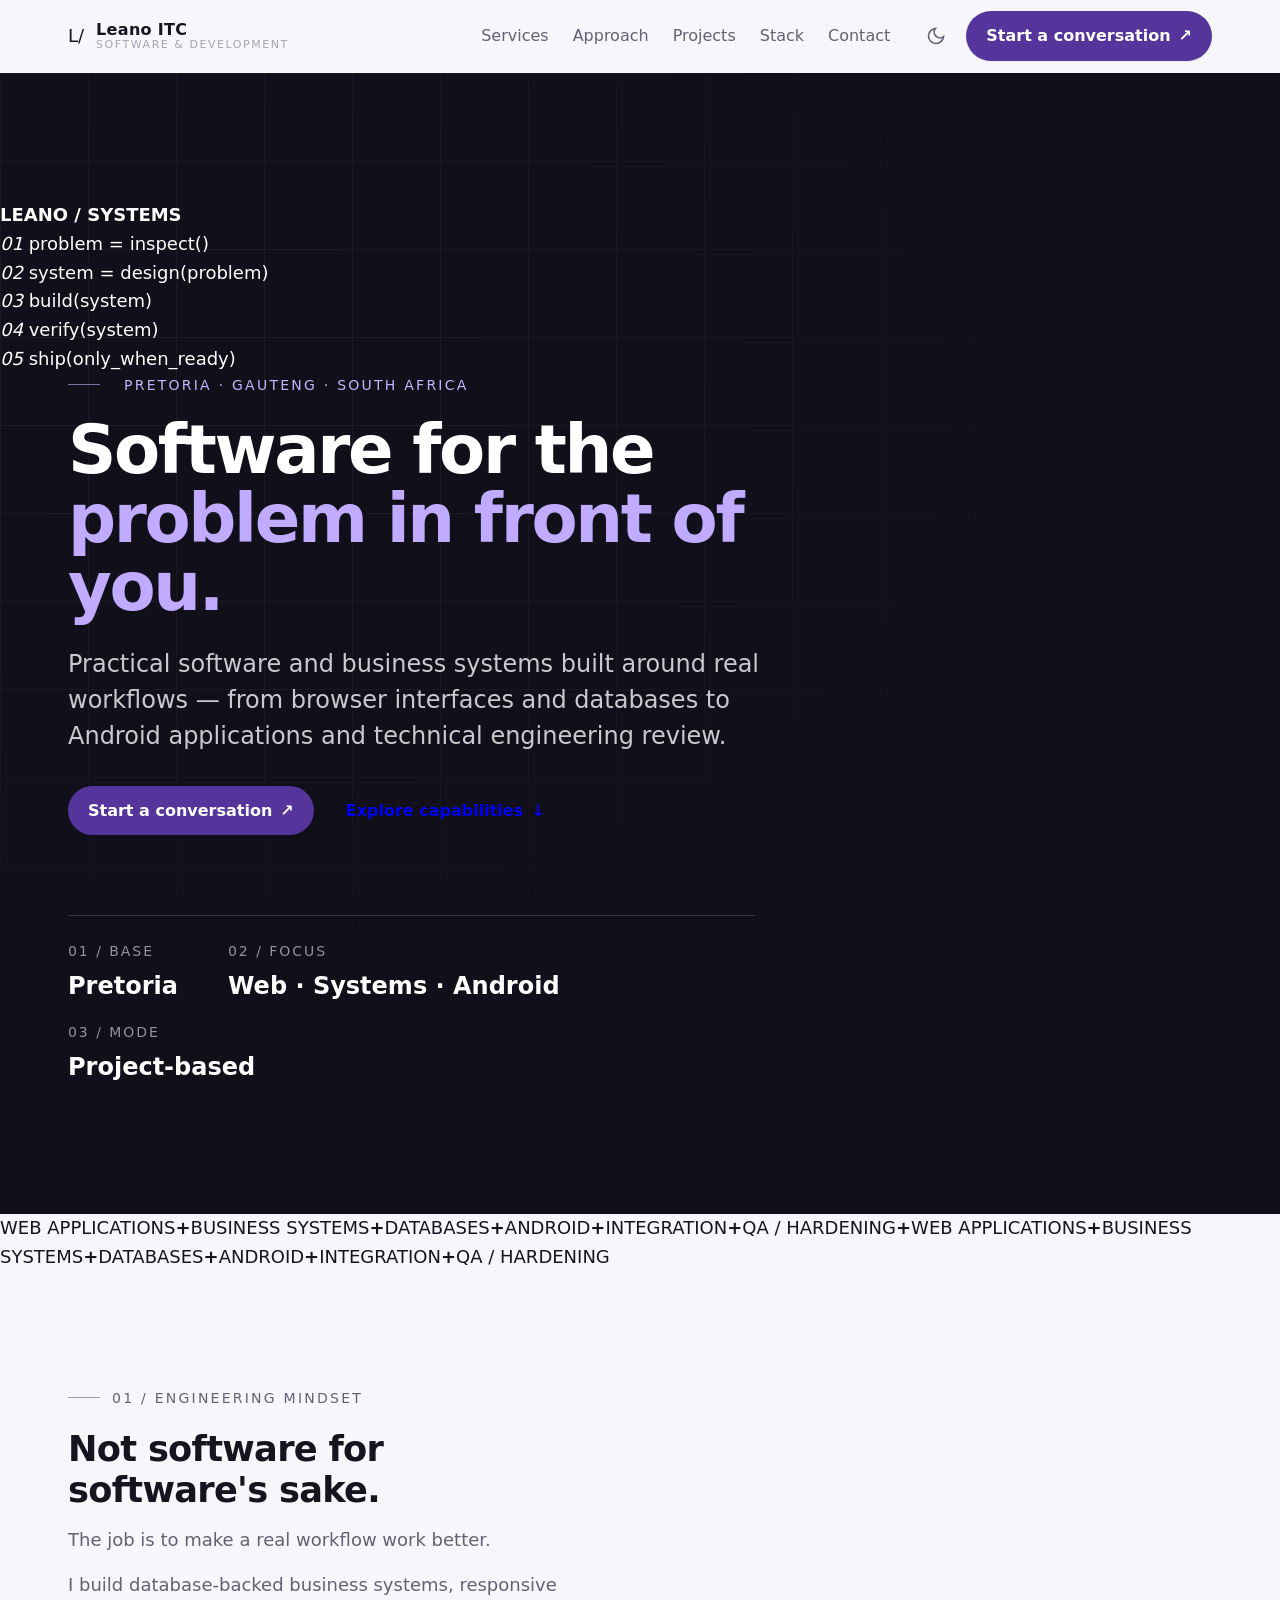
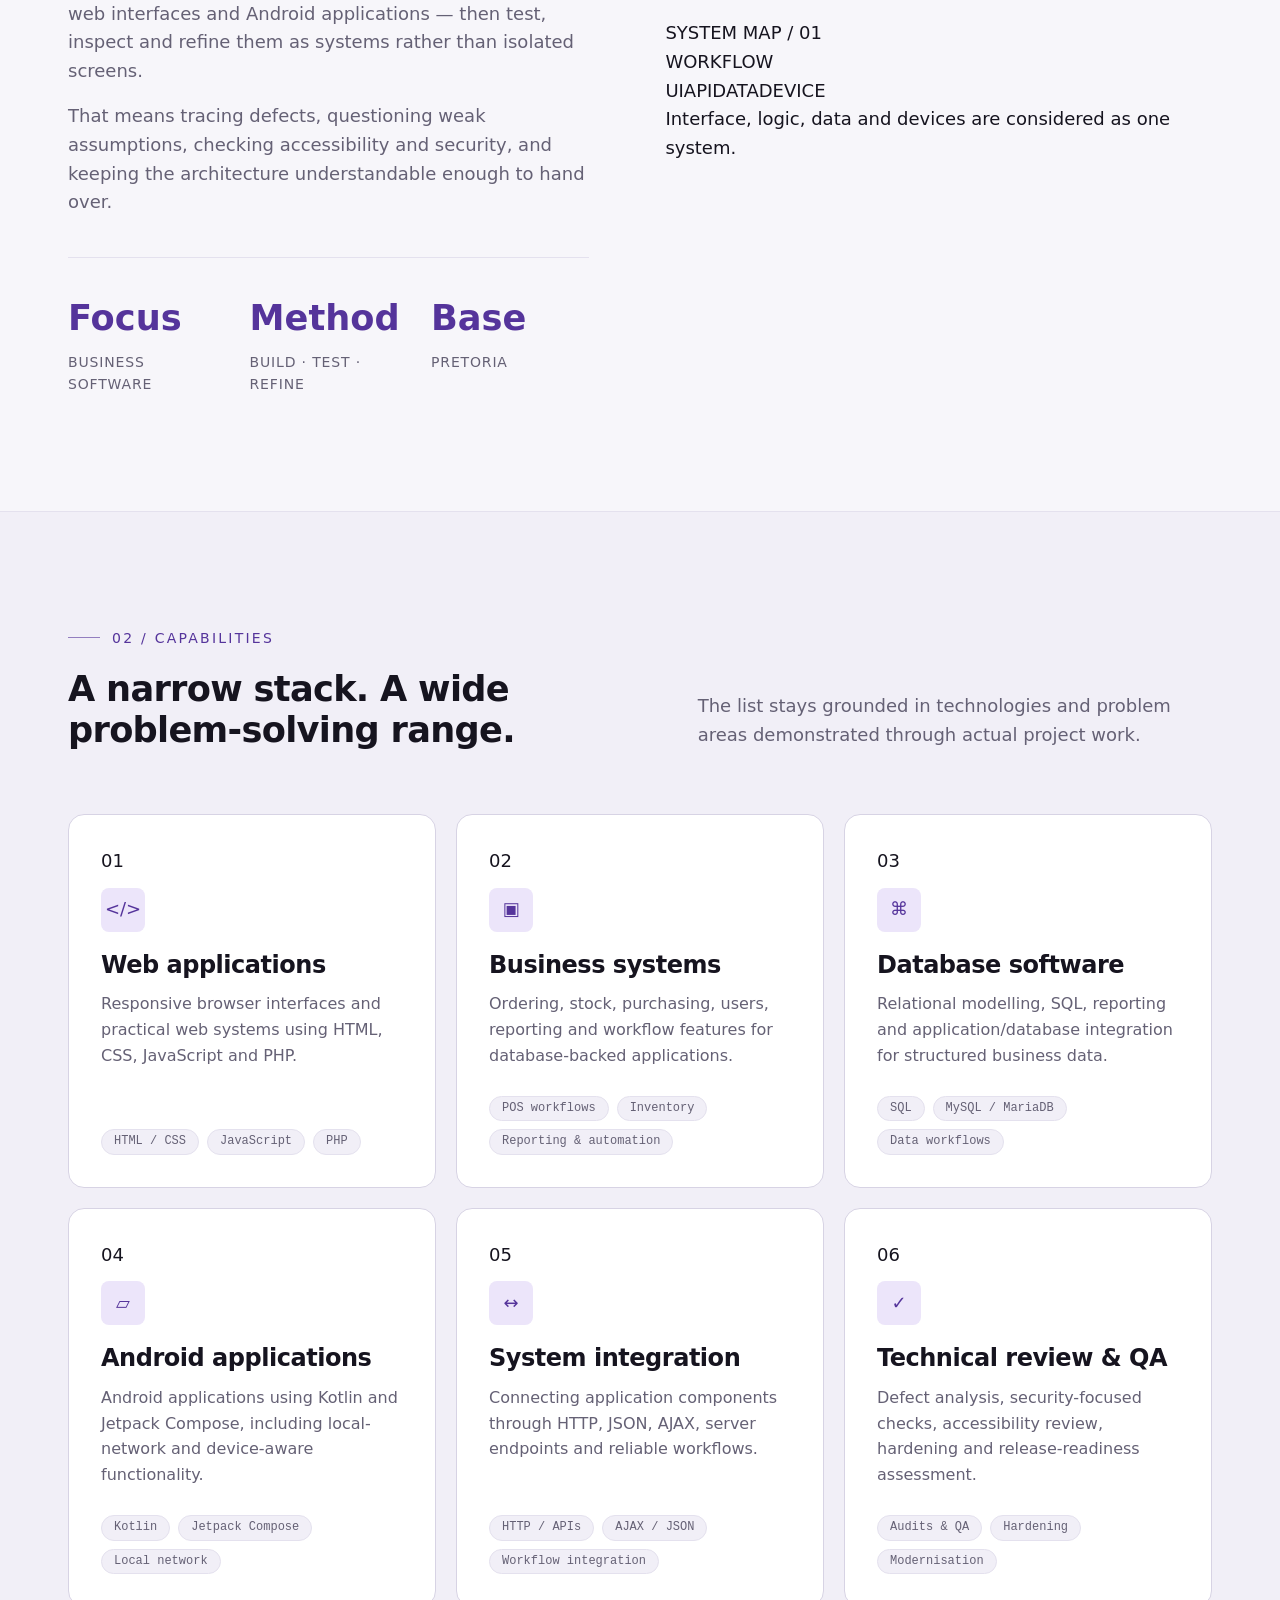
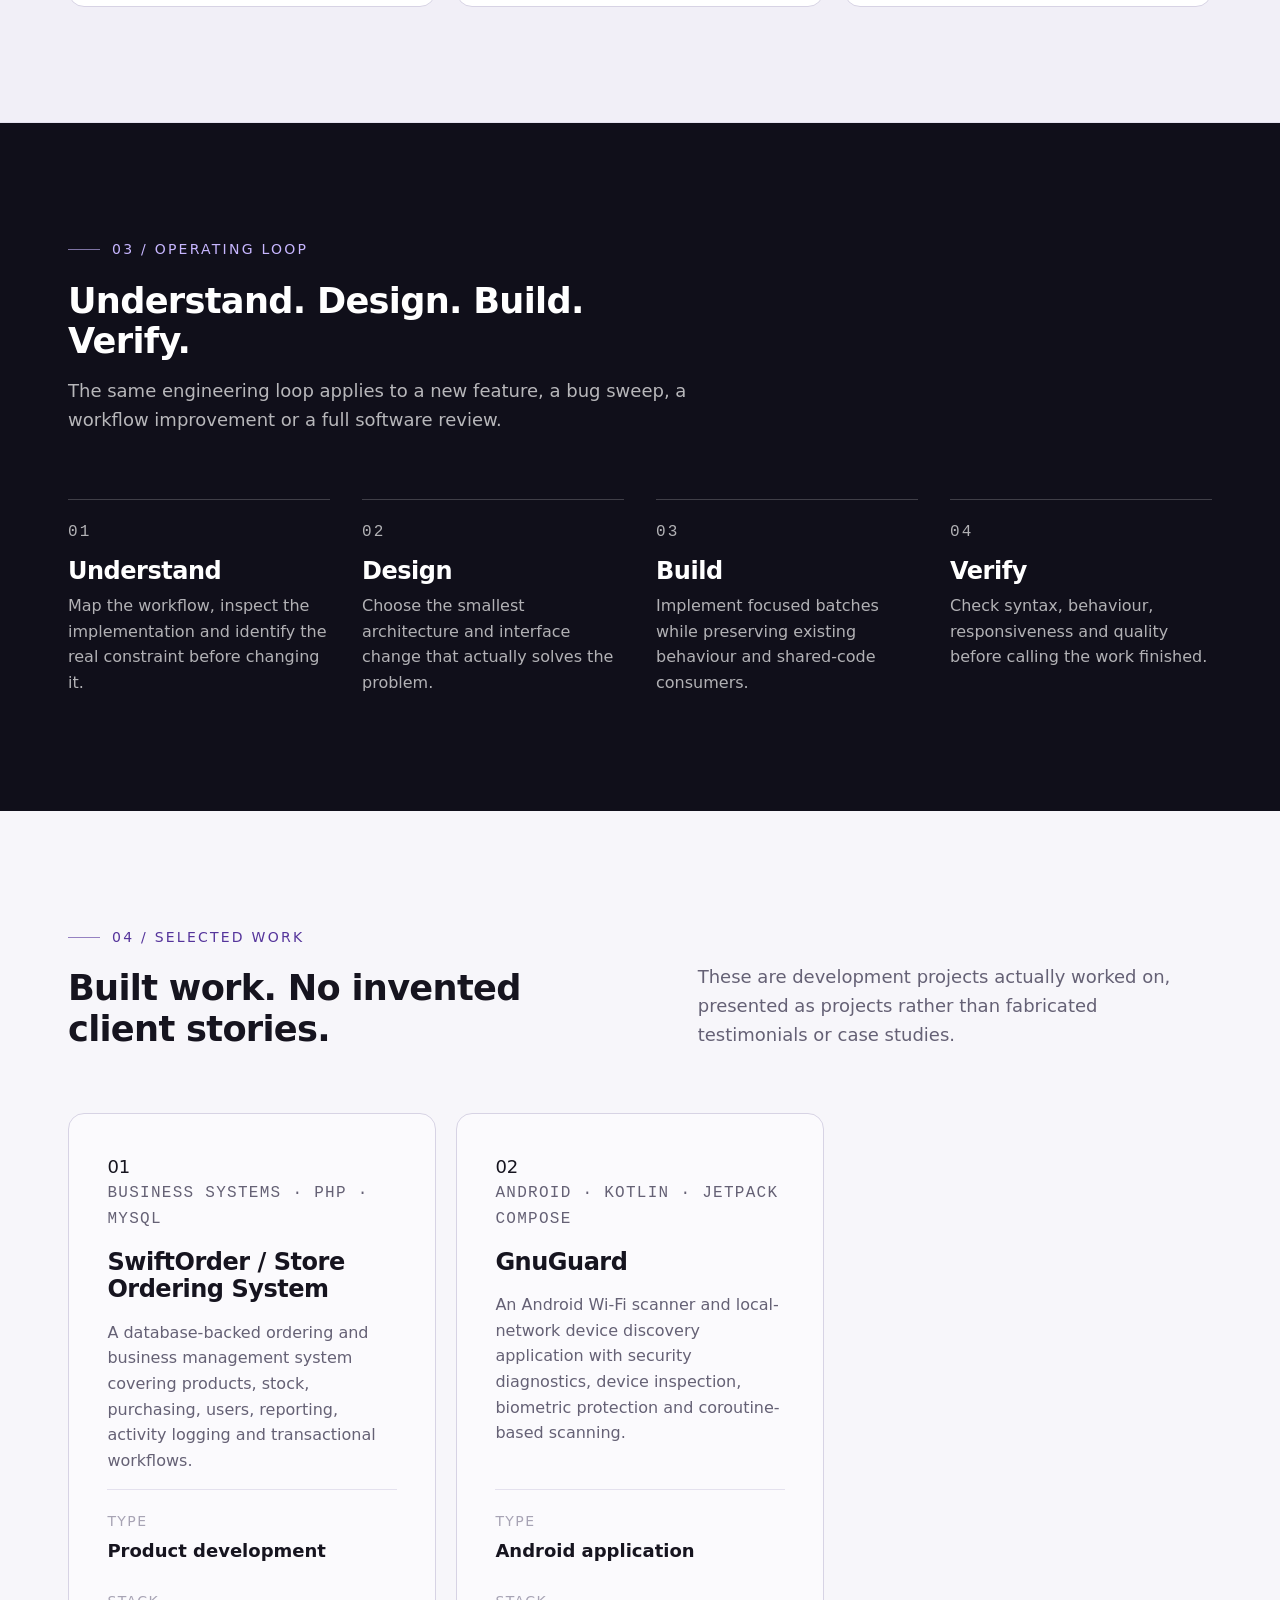
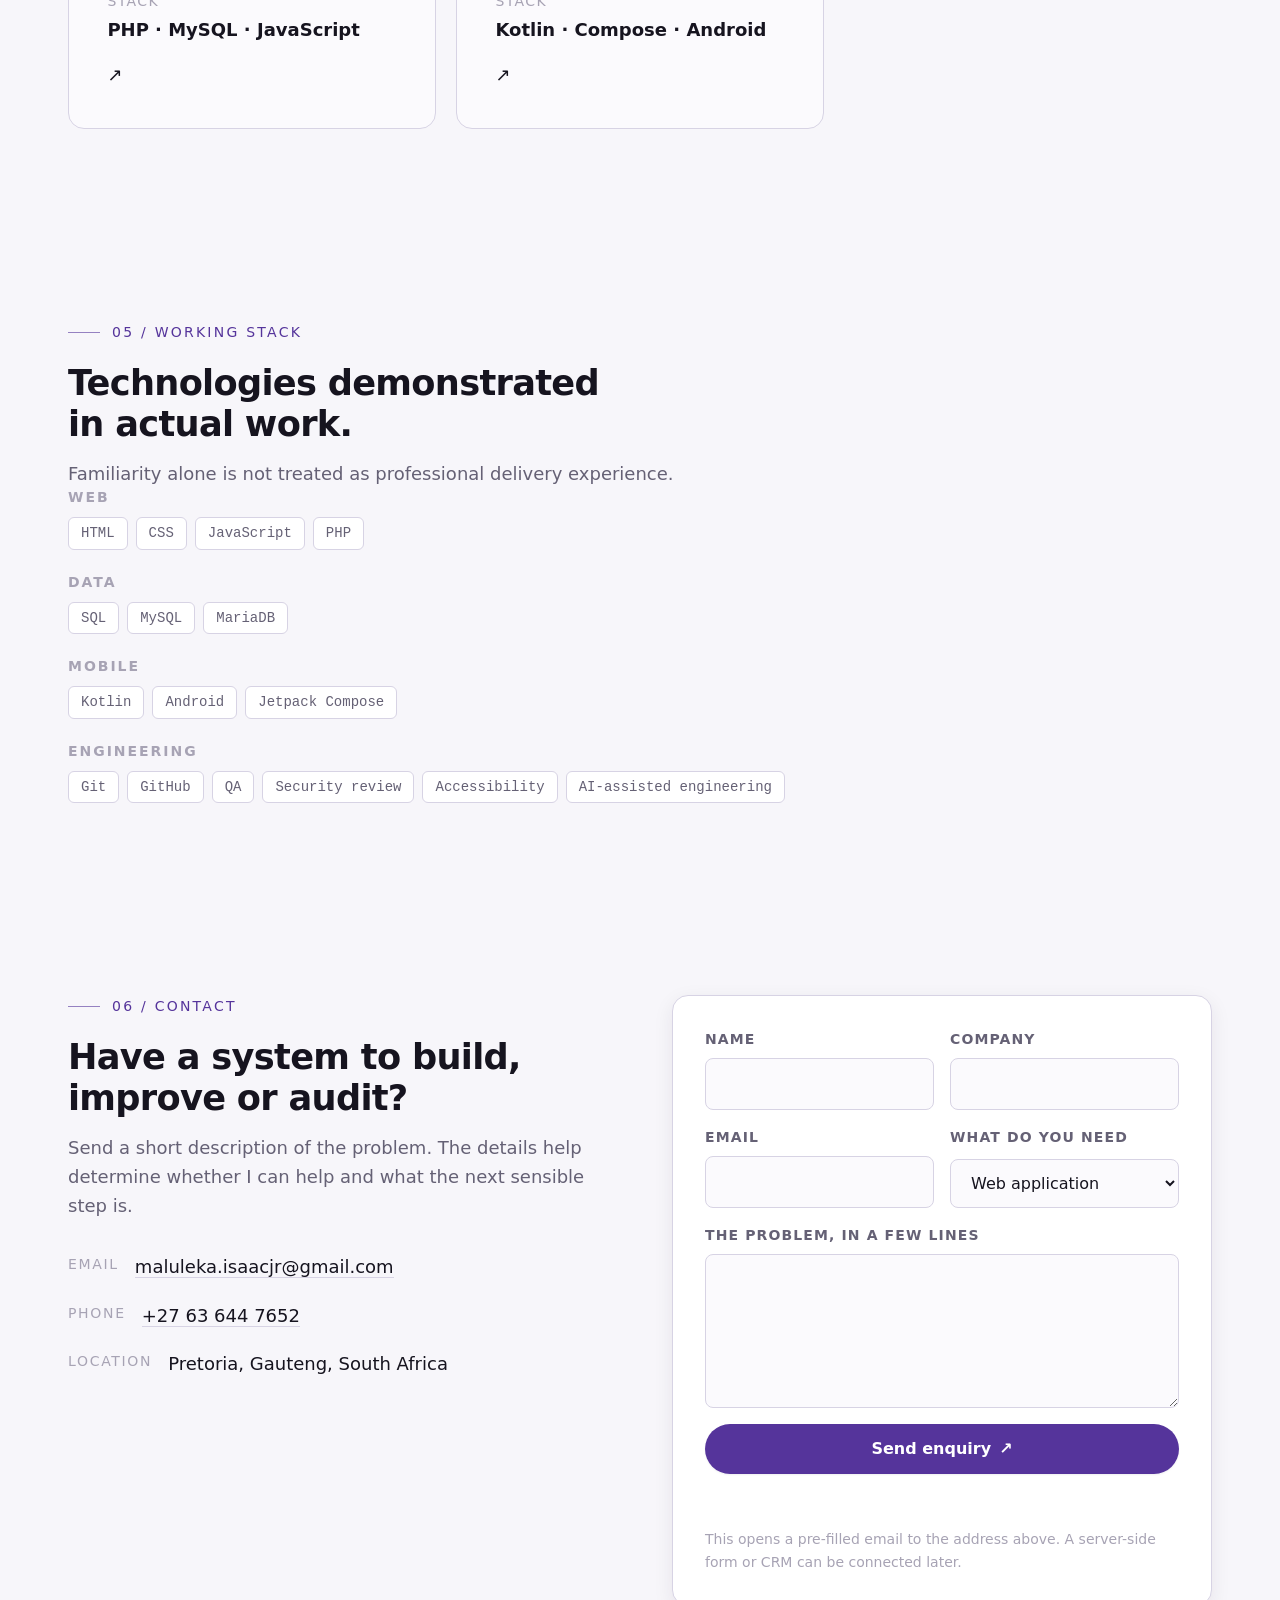
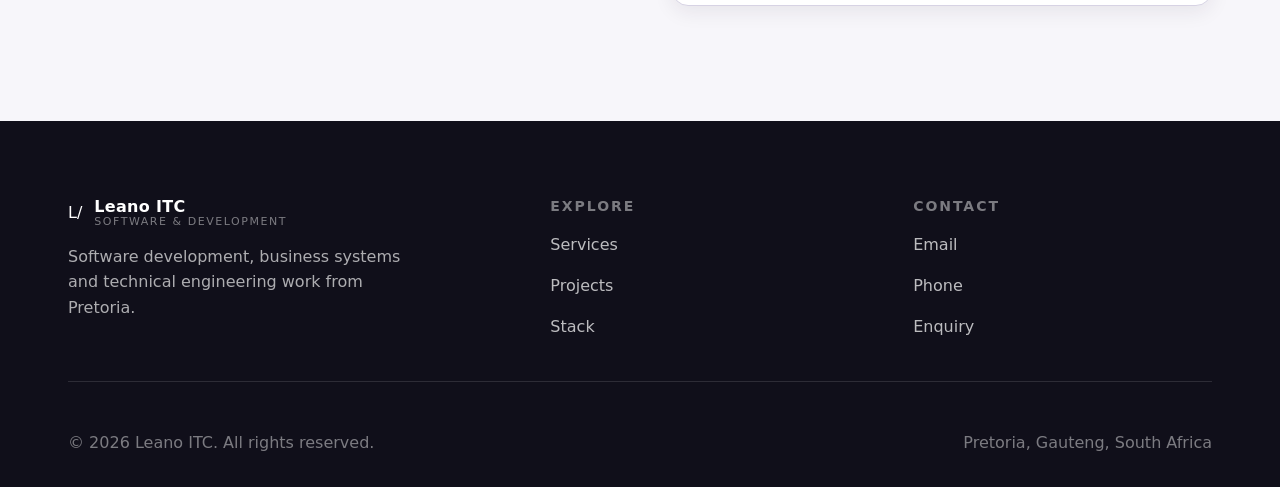
==== commit 4386378c: "Redesign website structure around owned visual system" ====
--- a/index.html
+++ b/index.html
@@ -14,19 +14,14 @@
     <meta property="og:type" content="website" />
     <meta property="og:url" content="https://leanoitc.co.za/" />
     <meta property="og:site_name" content="Leano ITC" />
-    <meta property="og:image" content="https://leanoitc.co.za/assets/hero.jpg" />
-    <meta property="og:image:alt" content="Leano ITC software development workspace imagery" />
     <meta name="twitter:card" content="summary_large_image" />
     <meta name="twitter:title" content="Leano ITC — Software Development &amp; Systems Engineering" />
     <meta name="twitter:description" content="Web applications, business systems, database-backed software, Android development and technical engineering review." />
-    <meta name="twitter:image" content="https://leanoitc.co.za/assets/hero.jpg" />
-    <meta name="twitter:image:alt" content="Leano ITC software development workspace imagery" />
-    <link rel="icon" href="data:image/svg+xml,%3Csvg xmlns='http://www.w3.org/2000/svg' viewBox='0 0 28 28'%3E%3Crect width='28' height='28' rx='6' fill='%2355349b'/%3E%3Cpath d='M8 6.5V17h9' stroke='white' stroke-width='2.2' fill='none' stroke-linecap='square'/%3E%3Cpath d='M13 11.5V22h9' stroke='white' stroke-opacity='.5' stroke-width='2.2' fill='none' stroke-linecap='square'/%3E%3C/svg%3E" />
-    <!-- No remote font services: the template uses open-source Noto font families when installed, with system fallbacks. -->
+    <link rel="icon" href="data:image/svg+xml,%3Csvg xmlns='http://www.w3.org/2000/svg' viewBox='0 0 32 32'%3E%3Crect width='32' height='32' rx='8' fill='%2311161d'/%3E%3Cpath d='M9 8v16h14' fill='none' stroke='%23d9ff3f' stroke-width='3'/%3E%3C/svg%3E" />
+    <!-- Dependency policy: no remote fonts, icon packages, frameworks, CDNs or runtime libraries. -->
     <link rel="stylesheet" href="./base.css" />
     <link rel="stylesheet" href="./style.css" />
     <link rel="stylesheet" href="./compat.css" />
-    <link rel="preload" as="image" href="./assets/hero.jpg" />
     <script type="application/ld+json">
       {
         "@context": "https://schema.org",
@@ -45,63 +40,117 @@
     <header class="header" id="site-header">
       <div class="shell header__inner">
         <a class="brand" href="#top" aria-label="Leano ITC — home">
-          <svg width="30" height="30" viewBox="0 0 28 28" fill="none" aria-hidden="true"><path d="M7 5.5V17.5H18" stroke="currentColor" stroke-width="2.4" stroke-linecap="square" /><path d="M13 11V23H24" stroke="currentColor" stroke-opacity="0.45" stroke-width="2.4" stroke-linecap="square" /></svg>
+          <span class="brand__mark" aria-hidden="true">L/</span>
           <span class="brand__name">Leano ITC<span class="brand__sub">Software &amp; Development</span></span>
         </a>
         <nav class="nav" aria-label="Primary"><a href="#services">Services</a><a href="#approach">Approach</a><a href="#work">Projects</a><a href="#stack">Stack</a><a href="#contact">Contact</a></nav>
         <div class="header__actions">
           <button class="icon-btn" data-theme-toggle type="button" aria-label="Switch to dark mode"></button>
           <button class="icon-btn menu-btn" type="button" aria-label="Open menu" aria-expanded="false" aria-controls="drawer"><svg width="22" height="22" viewBox="0 0 24 24" fill="none" stroke="currentColor" stroke-width="2" aria-hidden="true"><path d="M4 7h16M4 12h16M4 17h16" /></svg></button>
-          <a class="btn btn--primary header__cta" href="#contact">Start a conversation</a>
+          <a class="btn btn--primary header__cta" href="#contact">Start a conversation <span aria-hidden="true">↗</span></a>
         </div>
       </div>
       <nav class="drawer" id="drawer" data-open="false" aria-label="Mobile navigation" aria-hidden="true">
-        <div class="shell drawer__inner"><a href="#services">Services</a><a href="#approach">Approach</a><a href="#work">Projects</a><a href="#stack">Stack</a><a href="#contact">Contact</a><a class="btn btn--primary" href="#contact">Start a conversation</a></div>
+        <div class="shell drawer__inner"><a href="#services">Services</a><a href="#approach">Approach</a><a href="#work">Projects</a><a href="#stack">Stack</a><a href="#contact">Contact</a><a class="btn btn--primary" href="#contact">Start a conversation <span aria-hidden="true">↗</span></a></div>
       </nav>
     </header>
+
     <main id="main">
       <section class="hero" id="top">
-        <div class="hero__bg"><img src="./assets/hero.jpg" alt="" aria-hidden="true" decoding="async" fetchpriority="high" width="1800" height="1200" /></div>
-        <div class="hero__grid" aria-hidden="true"></div>
+        <div class="hero__visual" aria-hidden="true">
+          <div class="hero__grid"></div>
+          <div class="hero__orb hero__orb--one"></div>
+          <div class="hero__orb hero__orb--two"></div>
+          <div class="hero__terminal">
+            <div class="terminal__bar"><span></span><span></span><span></span><b>LEANO / SYSTEMS</b></div>
+            <div class="terminal__body"><p><i>01</i> problem = inspect()</p><p><i>02</i> system = design(problem)</p><p><i>03</i> build(system)</p><p><i>04</i> verify(system)</p><p class="terminal__accent"><i>05</i> ship(only_when_ready)</p></div>
+          </div>
+        </div>
         <div class="shell"><div class="hero__inner">
-          <p class="eyebrow">Pretoria · Gauteng · South Africa</p>
-          <h1>Software built around the <em>actual problem.</em></h1>
-          <p class="hero__lede">Leano ITC develops practical software and business systems, with hands-on experience across web applications, databases, Android development and technical software review.</p>
-          <div class="hero__actions"><a class="btn btn--primary" href="#contact">Start a conversation <svg class="arw" width="16" height="16" viewBox="0 0 24 24" fill="none" stroke="currentColor" stroke-width="2.2" aria-hidden="true"><path d="M5 12h13M13 6l6 6-6 6" /></svg></a><a class="btn btn--onDark" href="#services">See capabilities</a></div>
-          <dl class="hero__meta"><div><dt>Based in</dt><dd>Pretoria</dd></div><div><dt>Focus</dt><dd>Web · Systems · Android</dd></div><div><dt>Engagements</dt><dd>Project-based</dd></div></dl>
+          <p class="eyebrow"><span class="eyebrow__dot"></span>Pretoria · Gauteng · South Africa</p>
+          <h1>Software for the <em>problem in front of you.</em></h1>
+          <p class="hero__lede">Practical software and business systems built around real workflows — from browser interfaces and databases to Android applications and technical engineering review.</p>
+          <div class="hero__actions"><a class="btn btn--primary" href="#contact">Start a conversation <span aria-hidden="true">↗</span></a><a class="btn btn--outline" href="#services">Explore capabilities <span aria-hidden="true">↓</span></a></div>
+          <dl class="hero__meta"><div><dt>01 / BASE</dt><dd>Pretoria</dd></div><div><dt>02 / FOCUS</dt><dd>Web · Systems · Android</dd></div><div><dt>03 / MODE</dt><dd>Project-based</dd></div></dl>
         </div></div>
       </section>
-      <div class="strip" aria-hidden="true"><div class="strip__track"><span>Web applications</span><span>Business systems</span><span>PHP &amp; SQL</span><span>Android</span><span>API integration</span><span>Workflow automation</span><span>Technical review</span><span>Web applications</span><span>Business systems</span><span>PHP &amp; SQL</span><span>Android</span><span>API integration</span><span>Workflow automation</span><span>Technical review</span></div></div>
-      <section class="section" aria-labelledby="intro-title"><div class="shell intro">
-        <div class="intro__body" data-reveal><p class="eyebrow">What I do</p><h2 class="section-title" id="intro-title">Practical engineering, from interface to database.</h2><p>I build software around real workflows rather than forcing a business into a technology stack. My hands-on work includes database-backed business systems, responsive web interfaces and Android applications.</p><p>I also spend significant time reviewing software: tracing defects, checking security and accessibility, testing behaviour, and improving maintainability before a system is treated as production-ready.</p><dl class="stat-list"><div><dt>Focus</dt><dd>Business software</dd></div><div><dt>Approach</dt><dd>Build · test · refine</dd></div><div><dt>Location</dt><dd>Pretoria</dd></div></dl></div>
-        <figure class="intro__figure" data-reveal><img src="./assets/studio.jpg" alt="Software development workspace" loading="lazy" decoding="async" width="1800" height="1350" /><figcaption class="intro__badge"><strong>Hands-on development</strong><span>Design, implementation, debugging and technical review are part of the same engineering loop.</span></figcaption></figure>
-      </div></section>
-      <section class="section services" id="services" aria-labelledby="services-title"><div class="shell">
-        <div class="section-head section-head--split" data-reveal><div><p class="eyebrow">Services</p><h2 class="section-title" id="services-title">Capabilities backed by actual project work.</h2></div><p class="section-lede">The service list stays deliberately narrow. It reflects technologies and problem areas I have actually worked with, not every framework I have ever opened in a browser.</p></div>
-        <div class="card-grid">
-          <article class="card" data-reveal><span class="card__icon" aria-hidden="true"><svg width="22" height="22" viewBox="0 0 24 24" fill="none" stroke="currentColor" stroke-width="1.9"><path d="M8 17l-5-5 5-5M16 7l5 5-5 5" /></svg></span><h3>Web application development</h3><p>Responsive interfaces and browser-based systems using HTML, CSS, JavaScript and PHP, including document-driven business workflows.</p><ul role="list"><li>HTML / CSS</li><li>JavaScript</li><li>PHP</li></ul></article>
-          <article class="card" data-reveal><span class="card__icon" aria-hidden="true"><svg width="22" height="22" viewBox="0 0 24 24" fill="none" stroke="currentColor" stroke-width="1.9"><rect x="6" y="2.5" width="12" height="19" rx="2.5" /><path d="M11 18.5h2" /></svg></span><h3>Business systems</h3><p>Ordering, stock, purchasing, users, reporting and workflow features for database-backed business applications, including practical process automation.</p><ul role="list"><li>POS workflows</li><li>Inventory</li><li>Reporting &amp; automation</li></ul></article>
-          <article class="card" data-reveal><span class="card__icon" aria-hidden="true"><svg width="22" height="22" viewBox="0 0 24 24" fill="none" stroke="currentColor" stroke-width="1.9"><path d="M4 20V10M10 20V4M16 20v-7M22 20V7" /></svg></span><h3>Database-backed software</h3><p>Relational data modelling, queries, reporting and application/database integration using SQL and MySQL-compatible systems, with structured records and business documents driven by application data.</p><ul role="list"><li>SQL</li><li>MySQL / MariaDB</li><li>Data workflows &amp; reports</li></ul></article>
-          <article class="card" data-reveal><span class="card__icon" aria-hidden="true"><svg width="22" height="22" viewBox="0 0 24 24" fill="none" stroke="currentColor" stroke-width="1.9"><path d="M7 4h10a2 2 0 012 2v12a2 2 0 01-2 2H7a2 2 0 01-2-2V6a2 2 0 012-2z" /><path d="M9 7h6M9 17h6" /></svg></span><h3>Android application development</h3><p>Android applications built with Kotlin and Jetpack Compose, including local-network, device-aware and security-focused functionality.</p><ul role="list"><li>Kotlin</li><li>Jetpack Compose</li><li>Local network &amp; devices</li></ul></article>
-          <article class="card" data-reveal><span class="card__icon" aria-hidden="true"><svg width="22" height="22" viewBox="0 0 24 24" fill="none" stroke="currentColor" stroke-width="1.9"><circle cx="6" cy="6" r="2.6" /><circle cx="18" cy="18" r="2.6" /><path d="M6 8.6V15a3 3 0 003 3h6.4" /></svg></span><h3>Application integration</h3><p>Connecting application components and services through HTTP requests, server-side endpoints, AJAX, JSON data exchange and reliable form workflows.</p><ul role="list"><li>HTTP / APIs</li><li>AJAX / JSON</li><li>System workflows</li></ul></article>
-          <article class="card" data-reveal><span class="card__icon" aria-hidden="true"><svg width="22" height="22" viewBox="0 0 24 24" fill="none" stroke="currentColor" stroke-width="1.9"><path d="M12 3l8 3.5v5c0 4.4-3.2 8.2-8 9.5-4.8-1.3-8-5.1-8-9.5v-5L12 3z" /></svg></span><h3>Technical review &amp; QA</h3><p>Codebase reviews, defect analysis, security-focused checks, accessibility review, release-readiness assessment and progressive software modernisation.</p><ul role="list"><li>Audits &amp; QA</li><li>Hardening</li><li>Refinement &amp; handover</li></ul></article>
+
+      <div class="signal-strip" aria-hidden="true"><div class="signal-strip__track"><span>WEB APPLICATIONS</span><b>+</b><span>BUSINESS SYSTEMS</span><b>+</b><span>DATABASES</span><b>+</b><span>ANDROID</span><b>+</b><span>INTEGRATION</span><b>+</b><span>QA / HARDENING</span><b>+</b><span>WEB APPLICATIONS</span><b>+</b><span>BUSINESS SYSTEMS</span><b>+</b><span>DATABASES</span><b>+</b><span>ANDROID</span><b>+</b><span>INTEGRATION</span><b>+</b><span>QA / HARDENING</span></div></div>
+
+      <section class="section intro-section" aria-labelledby="intro-title">
+        <div class="shell intro">
+          <div class="intro__body" data-reveal>
+            <p class="eyebrow">01 / Engineering mindset</p>
+            <h2 class="section-title" id="intro-title">Not software for software's sake.</h2>
+            <p class="intro__lead">The job is to make a real workflow work better.</p>
+            <p>I build database-backed business systems, responsive web interfaces and Android applications — then test, inspect and refine them as systems rather than isolated screens.</p>
+            <p>That means tracing defects, questioning weak assumptions, checking accessibility and security, and keeping the architecture understandable enough to hand over.</p>
+            <dl class="stat-list"><div><dt>Focus</dt><dd>Business software</dd></div><div><dt>Method</dt><dd>Build · test · refine</dd></div><div><dt>Base</dt><dd>Pretoria</dd></div></dl>
+          </div>
+          <div class="intro__visual" data-reveal aria-label="Illustrated software system map">
+            <div class="system-map">
+              <span class="system-map__label">SYSTEM MAP / 01</span>
+              <div class="system-map__core">WORKFLOW</div>
+              <span class="system-map__node node-a">UI</span><span class="system-map__node node-b">API</span><span class="system-map__node node-c">DATA</span><span class="system-map__node node-d">DEVICE</span>
+              <i class="system-map__line line-a"></i><i class="system-map__line line-b"></i><i class="system-map__line line-c"></i><i class="system-map__line line-d"></i>
+            </div>
+            <p class="intro__caption">Interface, logic, data and devices are considered as one system.</p>
+          </div>
         </div>
-      </div>
-    </section>
-    <section class="section approach" id="approach" aria-labelledby="approach-title"><div class="approach__bg"><img src="./assets/texture.jpg" alt="" aria-hidden="true" loading="lazy" decoding="async" /></div><div class="shell">
-        <div class="section-head" data-reveal><p class="eyebrow">Approach</p><h2 class="section-title" id="approach-title">Understand first. Build deliberately. Verify before claiming done.</h2><p class="section-lede">The same loop applies whether the job is a new feature, a bug sweep, a workflow improvement or a full software review. AI-assisted research and engineering tools may support analysis, prototyping, debugging and documentation, while implementation decisions remain grounded in the actual system.</p></div>
-        <div class="steps"><article class="step" data-reveal><p class="step__num">01</p><h3>Understand</h3><p>Map the workflow, inspect the existing implementation and identify the real constraint before changing it.</p></article><article class="step" data-reveal><p class="step__num">02</p><h3>Design</h3><p>Choose the smallest architecture and interface change that solves the problem without unnecessary technology.</p></article><article class="step" data-reveal><p class="step__num">03</p><h3>Build</h3><p>Implement in focused batches, preserving existing behaviour and tracing shared-code consumers before refactoring.</p></article><article class="step" data-reveal><p class="step__num">04</p><h3>Verify</h3><p>Run available syntax, static, functional and responsive checks, then separate verified facts from assumptions.</p></article></div>
-      </div></section>
-      <section class="section" id="work" aria-labelledby="work-title"><div class="shell">
-        <div class="section-head section-head--split" data-reveal><div><p class="eyebrow">Selected projects</p><h2 class="section-title" id="work-title">Built work, not invented client stories.</h2></div><p class="section-lede">These are development projects I have actually worked on. They are presented as projects, not as client testimonials or fabricated case studies.</p></div>
-        <div class="work-grid"><article class="work-item" data-reveal><p class="work-item__tag">Business systems · PHP · MySQL</p><h3>SwiftOrder / Store Ordering System</h3><p>A database-backed ordering and business management system covering products, stock, purchasing, users, reporting, activity logging and transactional workflows. The project has also been subjected to structured security, QA and maintainability audits.</p><dl><div><dt>Type</dt><dd>Product development</dd></div><div><dt>Stack</dt><dd>PHP · MySQL · JavaScript</dd></div></dl></article><article class="work-item" data-reveal><p class="work-item__tag">Android · Kotlin · Jetpack Compose</p><h3>GnuGuard</h3><p>An Android Wi-Fi scanner and local-network device discovery application with security diagnostics, device inspection, biometric protection and coroutine-based scanning.</p><dl><div><dt>Type</dt><dd>Android application</dd></div><div><dt>Stack</dt><dd>Kotlin · Compose · Android</dd></div></dl></article></div>
-      </div></section>
-      <section class="section section--tight" id="stack" aria-labelledby="stack-title"><div class="shell stack-layout"><div data-reveal><p class="eyebrow">Working stack</p><h2 class="section-title">Technologies demonstrated in actual work.</h2><p class="section-lede">This list is intentionally conservative. Familiarity alone is not treated as professional delivery experience.</p></div><div data-reveal><h2 class="sr-only" id="stack-title">Technology stack</h2><div class="stack-groups"><div class="stack-group"><h3>Web</h3><ul class="chips" role="list"><li>HTML</li><li>CSS</li><li>JavaScript</li><li>PHP</li></ul></div><div class="stack-group"><h3>Data</h3><ul class="chips" role="list"><li>SQL</li><li>MySQL</li><li>MariaDB</li></ul></div><div class="stack-group"><h3>Mobile</h3><ul class="chips" role="list"><li>Kotlin</li><li>Android</li><li>Jetpack Compose</li></ul></div><div class="stack-group"><h3>Engineering</h3><ul class="chips" role="list"><li>Git</li><li>GitHub</li><li>QA</li><li>Security review</li><li>Accessibility</li><li>AI-assisted engineering</li></ul></div></div></div></div></section>
-      <section class="section" id="contact" aria-labelledby="contact-title"><div class="shell contact__wrap"><div data-reveal><p class="eyebrow">Contact</p><h2 class="section-title" id="contact-title">Have a system to build, improve or audit?</h2><p class="section-lede">Send a short description of the problem. I will use the details to determine whether I can help and what the next sensible step is.</p><dl class="details"><div class="detail"><dt>Email</dt><dd><a href="mailto:maluleka.isaacjr@gmail.com">maluleka.isaacjr@gmail.com</a></dd></div><div class="detail"><dt>Phone</dt><dd><a href="tel:+27636447652">+27 63 644 7652</a></dd></div><div class="detail"><dt>Location</dt><dd>Pretoria, Gauteng, South Africa</dd></div></dl></div>
-        <form class="form" id="enquiry" data-reveal><div class="form__row"><div class="field"><label for="name">Name</label><input id="name" name="name" type="text" autocomplete="name" maxlength="120" required /></div><div class="field"><label for="company">Company</label><input id="company" name="company" type="text" autocomplete="organization" maxlength="160" /></div></div><div class="form__row"><div class="field"><label for="email">Email</label><input id="email" name="email" type="email" autocomplete="email" maxlength="254" required /></div><div class="field"><label for="topic">What do you need</label><select id="topic" name="topic"><option>Web application</option><option>Business system</option><option>Database / SQL work</option><option>Digital documents / business workflow</option><option>API / system integration</option><option>Workflow automation</option><option>Android / local-network application</option><option>Technical review / QA / modernisation</option><option>Technical planning / architecture</option><option>Something else</option></select></div></div><div class="field"><label for="message">The problem, in a few lines</label><textarea id="message" name="message" rows="5" maxlength="4000" required></textarea></div><button class="btn btn--primary" type="submit">Send enquiry <svg class="arw" width="16" height="16" viewBox="0 0 24 24" fill="none" stroke="currentColor" stroke-width="2.2" aria-hidden="true"><path d="M5 12h13M13 6l6 6-6 6" /></svg></button><p class="form__status" role="status" aria-live="polite" id="form-status"></p><p class="form__hint">This opens a pre-filled email to the address above. A server-side form or CRM can be connected later.</p></form>
-      </div></section>
+      </section>
+
+      <section class="section services" id="services" aria-labelledby="services-title">
+        <div class="shell">
+          <div class="section-head section-head--split" data-reveal><div><p class="eyebrow">02 / Capabilities</p><h2 class="section-title" id="services-title">A narrow stack. A wide problem-solving range.</h2></div><p class="section-lede">The list stays grounded in technologies and problem areas demonstrated through actual project work.</p></div>
+          <div class="card-grid">
+            <article class="card" data-reveal><span class="card__num">01</span><span class="card__icon" aria-hidden="true">&lt;/&gt;</span><h3>Web applications</h3><p>Responsive browser interfaces and practical web systems using HTML, CSS, JavaScript and PHP.</p><ul role="list"><li>HTML / CSS</li><li>JavaScript</li><li>PHP</li></ul></article>
+            <article class="card" data-reveal><span class="card__num">02</span><span class="card__icon" aria-hidden="true">▣</span><h3>Business systems</h3><p>Ordering, stock, purchasing, users, reporting and workflow features for database-backed applications.</p><ul role="list"><li>POS workflows</li><li>Inventory</li><li>Reporting &amp; automation</li></ul></article>
+            <article class="card" data-reveal><span class="card__num">03</span><span class="card__icon" aria-hidden="true">⌘</span><h3>Database software</h3><p>Relational modelling, SQL, reporting and application/database integration for structured business data.</p><ul role="list"><li>SQL</li><li>MySQL / MariaDB</li><li>Data workflows</li></ul></article>
+            <article class="card" data-reveal><span class="card__num">04</span><span class="card__icon" aria-hidden="true">▱</span><h3>Android applications</h3><p>Android applications using Kotlin and Jetpack Compose, including local-network and device-aware functionality.</p><ul role="list"><li>Kotlin</li><li>Jetpack Compose</li><li>Local network</li></ul></article>
+            <article class="card" data-reveal><span class="card__num">05</span><span class="card__icon" aria-hidden="true">↔</span><h3>System integration</h3><p>Connecting application components through HTTP, JSON, AJAX, server endpoints and reliable workflows.</p><ul role="list"><li>HTTP / APIs</li><li>AJAX / JSON</li><li>Workflow integration</li></ul></article>
+            <article class="card" data-reveal><span class="card__num">06</span><span class="card__icon" aria-hidden="true">✓</span><h3>Technical review &amp; QA</h3><p>Defect analysis, security-focused checks, accessibility review, hardening and release-readiness assessment.</p><ul role="list"><li>Audits &amp; QA</li><li>Hardening</li><li>Modernisation</li></ul></article>
+          </div>
+        </div>
+      </section>
+
+      <section class="section approach" id="approach" aria-labelledby="approach-title">
+        <div class="shell">
+          <div class="section-head" data-reveal><p class="eyebrow">03 / Operating loop</p><h2 class="section-title" id="approach-title">Understand. Design. Build. Verify.</h2><p class="section-lede">The same engineering loop applies to a new feature, a bug sweep, a workflow improvement or a full software review.</p></div>
+          <div class="steps">
+            <article class="step" data-reveal><p class="step__num">01</p><h3>Understand</h3><p>Map the workflow, inspect the implementation and identify the real constraint before changing it.</p></article>
+            <article class="step" data-reveal><p class="step__num">02</p><h3>Design</h3><p>Choose the smallest architecture and interface change that actually solves the problem.</p></article>
+            <article class="step" data-reveal><p class="step__num">03</p><h3>Build</h3><p>Implement focused batches while preserving existing behaviour and shared-code consumers.</p></article>
+            <article class="step" data-reveal><p class="step__num">04</p><h3>Verify</h3><p>Check syntax, behaviour, responsiveness and quality before calling the work finished.</p></article>
+          </div>
+        </div>
+      </section>
+
+      <section class="section work-section" id="work" aria-labelledby="work-title">
+        <div class="shell">
+          <div class="section-head section-head--split" data-reveal><div><p class="eyebrow">04 / Selected work</p><h2 class="section-title" id="work-title">Built work. No invented client stories.</h2></div><p class="section-lede">These are development projects actually worked on, presented as projects rather than fabricated testimonials or case studies.</p></div>
+          <div class="work-grid">
+            <article class="work-item" data-reveal><div class="work-item__top"><span>01</span><p class="work-item__tag">Business systems · PHP · MySQL</p></div><h3>SwiftOrder / Store Ordering System</h3><p>A database-backed ordering and business management system covering products, stock, purchasing, users, reporting, activity logging and transactional workflows.</p><dl><div><dt>Type</dt><dd>Product development</dd></div><div><dt>Stack</dt><dd>PHP · MySQL · JavaScript</dd></div></dl><span class="work-item__arrow" aria-hidden="true">↗</span></article>
+            <article class="work-item" data-reveal><div class="work-item__top"><span>02</span><p class="work-item__tag">Android · Kotlin · Jetpack Compose</p></div><h3>GnuGuard</h3><p>An Android Wi-Fi scanner and local-network device discovery application with security diagnostics, device inspection, biometric protection and coroutine-based scanning.</p><dl><div><dt>Type</dt><dd>Android application</dd></div><div><dt>Stack</dt><dd>Kotlin · Compose · Android</dd></div></dl><span class="work-item__arrow" aria-hidden="true">↗</span></article>
+          </div>
+        </div>
+      </section>
+
+      <section class="section section--tight stack-section" id="stack" aria-labelledby="stack-title">
+        <div class="shell stack-layout">
+          <div data-reveal><p class="eyebrow">05 / Working stack</p><h2 class="section-title" id="stack-title">Technologies demonstrated in actual work.</h2><p class="section-lede">Familiarity alone is not treated as professional delivery experience.</p></div>
+          <div data-reveal><div class="stack-groups"><div class="stack-group"><h3>Web</h3><ul class="chips" role="list"><li>HTML</li><li>CSS</li><li>JavaScript</li><li>PHP</li></ul></div><div class="stack-group"><h3>Data</h3><ul class="chips" role="list"><li>SQL</li><li>MySQL</li><li>MariaDB</li></ul></div><div class="stack-group"><h3>Mobile</h3><ul class="chips" role="list"><li>Kotlin</li><li>Android</li><li>Jetpack Compose</li></ul></div><div class="stack-group"><h3>Engineering</h3><ul class="chips" role="list"><li>Git</li><li>GitHub</li><li>QA</li><li>Security review</li><li>Accessibility</li><li>AI-assisted engineering</li></ul></div></div></div>
+        </div>
+      </section>
+
+      <section class="section contact-section" id="contact" aria-labelledby="contact-title">
+        <div class="shell contact__wrap">
+          <div data-reveal><p class="eyebrow">06 / Contact</p><h2 class="section-title" id="contact-title">Have a system to build, improve or audit?</h2><p class="section-lede">Send a short description of the problem. The details help determine whether I can help and what the next sensible step is.</p><dl class="details"><div class="detail"><dt>Email</dt><dd><a href="mailto:maluleka.isaacjr@gmail.com">maluleka.isaacjr@gmail.com</a></dd></div><div class="detail"><dt>Phone</dt><dd><a href="tel:+27636447652">+27 63 644 7652</a></dd></div><div class="detail"><dt>Location</dt><dd>Pretoria, Gauteng, South Africa</dd></div></dl></div>
+          <form class="form" id="enquiry" data-reveal><div class="form__row"><div class="field"><label for="name">Name</label><input id="name" name="name" type="text" autocomplete="name" maxlength="120" required /></div><div class="field"><label for="company">Company</label><input id="company" name="company" type="text" autocomplete="organization" maxlength="160" /></div></div><div class="form__row"><div class="field"><label for="email">Email</label><input id="email" name="email" type="email" autocomplete="email" maxlength="254" required /></div><div class="field"><label for="topic">What do you need</label><select id="topic" name="topic"><option>Web application</option><option>Business system</option><option>Database / SQL work</option><option>Digital documents / business workflow</option><option>API / system integration</option><option>Workflow automation</option><option>Android / local-network application</option><option>Technical review / QA / modernisation</option><option>Technical planning / architecture</option><option>Something else</option></select></div></div><div class="field"><label for="message">The problem, in a few lines</label><textarea id="message" name="message" rows="5" maxlength="4000" required></textarea></div><button class="btn btn--primary" type="submit">Send enquiry <span aria-hidden="true">↗</span></button><p class="form__status" role="status" aria-live="polite" id="form-status"></p><p class="form__hint">This opens a pre-filled email to the address above. A server-side form or CRM can be connected later.</p></form>
+        </div>
+      </section>
     </main>
-    <footer class="footer"><div class="shell"><div class="footer__top"><div><a class="brand" href="#top" aria-label="Leano ITC — home"><svg width="30" height="30" viewBox="0 0 28 28" fill="none" aria-hidden="true"><path d="M7 5.5V17.5H18" stroke="currentColor" stroke-width="2.4" stroke-linecap="square" /><path d="M13 11V23h9" stroke="currentColor" stroke-opacity="0.45" stroke-width="2.4" stroke-linecap="square" /></svg><span class="brand__name">Leano ITC<span class="brand__sub">Software &amp; Development</span></span></a><p>Software development, business systems and technical engineering work from Pretoria.</p></div><div><h3 class="footer__label">Explore</h3><ul role="list"><li><a href="#services">Services</a></li><li><a href="#work">Projects</a></li><li><a href="#stack">Stack</a></li></ul></div><div><h3 class="footer__label">Contact</h3><ul role="list"><li><a href="mailto:maluleka.isaacjr@gmail.com">Email</a></li><li><a href="tel:+27636447652">Phone</a></li><li><a href="#contact">Enquiry</a></li></ul></div></div><div class="footer__bottom"><p>© <span id="year">2026</span> Leano ITC. All rights reserved.</p><p>Pretoria, Gauteng, South Africa</p></div></div></footer>
+
+    <footer class="footer"><div class="shell"><div class="footer__top"><div><a class="brand" href="#top" aria-label="Leano ITC — home"><span class="brand__mark" aria-hidden="true">L/</span><span class="brand__name">Leano ITC<span class="brand__sub">Software &amp; Development</span></span></a><p>Software development, business systems and technical engineering work from Pretoria.</p></div><div><h3 class="footer__label">Explore</h3><ul role="list"><li><a href="#services">Services</a></li><li><a href="#work">Projects</a></li><li><a href="#stack">Stack</a></li></ul></div><div><h3 class="footer__label">Contact</h3><ul role="list"><li><a href="mailto:maluleka.isaacjr@gmail.com">Email</a></li><li><a href="tel:+27636447652">Phone</a></li><li><a href="#contact">Enquiry</a></li></ul></div></div><div class="footer__bottom"><p>© <span id="year">2026</span> Leano ITC. All rights reserved.</p><p>Pretoria, Gauteng, South Africa</p></div></div></footer>
     <script src="./app.js" defer></script>
   </body>
-</html>
+</html>
--- a/compat.css
+++ b/compat.css
@@ -1,29 +1,19 @@
+@import url("./quality.css");
+
 /* Browser compatibility layer.
-    Progressive enhancement only. Core layout and colours use broadly supported CSS;
+   Progressive enhancement only. Core layout and colours use broadly supported CSS;
    this file provides safe fallbacks for optional visual features. */
 
-/* Older browsers do not understand dynamic viewport units. */
 @supports not (height: 100dvh) {
-  body {
-    min-height: 100vh;
-  }
+  body { min-height: 100vh; }
 }
 
-/* Sticky positioning is progressive. Keep the header usable if unsupported. */
 @supports not (position: sticky) {
-  .header {
-    position: relative;
-  }
+  .header { position: relative; }
 }
 
-/* Backdrop blur is decorative, never structural. */
-.header {
-  background: rgba(247, 246, 250, 0.96);
-}
-
-[data-theme='dark'] .header {
-  background: rgba(16, 15, 26, 0.96);
-}
+.header { background: rgba(247, 246, 250, 0.96); }
+[data-theme='dark'] .header { background: rgba(16, 15, 26, 0.96); }
 
 @supports (backdrop-filter: blur(1px)) {
   .header {
@@ -31,16 +21,10 @@
     -webkit-backdrop-filter: blur(14px) saturate(140%);
     backdrop-filter: blur(14px) saturate(140%);
   }
-
-  [data-theme='dark'] .header {
-    background: rgba(16, 15, 26, 0.82);
-  }
+  [data-theme='dark'] .header { background: rgba(16, 15, 26, 0.82); }
 }
 
-.btn--onDark {
-  background: rgba(255, 255, 255, 0.08);
-}
-
+.btn--onDark { background: rgba(255, 255, 255, 0.08); }
 @supports (backdrop-filter: blur(1px)) {
   .btn--onDark {
     -webkit-backdrop-filter: blur(6px);
@@ -48,21 +32,12 @@
   }
 }
 
-/* Masking is decorative. Prefer the unmasked grid whenever the standard
-   property is unavailable, including engines with only a WebKit prefix. */
 @supports not (mask-image: linear-gradient(black, transparent)) {
-  .hero__grid {
-    -webkit-mask-image: none;
-    mask-image: none;
-  }
+  .hero__grid { -webkit-mask-image: none; mask-image: none; }
 }
-
 @supports (mask-image: linear-gradient(black, transparent)) {
-  .hero__grid {
-    mask-image: radial-gradient(ellipse 90% 70% at 20% 30%, #000 20%, transparent 75%);
-  }
+  .hero__grid { mask-image: radial-gradient(ellipse 90% 70% at 20% 30%, #000 20%, transparent 75%); }
 }
-
 @supports (-webkit-mask-image: linear-gradient(black, transparent)) and (not (mask-image: linear-gradient(black, transparent))) {
   .hero__grid {
     -webkit-mask-image: radial-gradient(ellipse 90% 70% at 20% 30%, #000 20%, transparent 75%);
@@ -70,70 +45,27 @@
   }
 }
 
-/* Touch hints are optional. Engines without touch-action support simply use
-   their normal pointer/touch behaviour. */
 @supports (touch-action: manipulation) {
-  a,
-  button,
-  select,
-  summary {
-    touch-action: manipulation;
-  }
+  a, button, select, summary { touch-action: manipulation; }
+}
+@supports (-webkit-tap-highlight-color: transparent) {
+  a, button, select, summary { -webkit-tap-highlight-color: transparent; }
 }
 
-@supports (-webkit-tap-highlight-color: transparent) {
-  a,
-  button,
-  select,
-  summary {
-    -webkit-tap-highlight-color: transparent;
-  }
+@media (forced-colors: active) {
+  :focus-visible { outline: 2px solid CanvasText; outline-offset: 3px; }
+  .btn, .icon-btn { border: 1px solid ButtonText; }
+  .btn--primary, .btn--ghost, .btn--onDark { forced-color-adjust: none; }
 }
 
-/* Preserve visible focus when forced-colour modes override author colours. */
-@media (forced-colors: active) {
-  :focus-visible {
-    outline: 2px solid CanvasText;
-    outline-offset: 3px;
-  }
+.drawer[data-open='false'] { visibility: hidden; }
+.drawer[data-open='true'] { visibility: visible; }
 
-  .btn,
-  .icon-btn {
-    border: 1px solid ButtonText;
-  }
-
-  .btn--primary,
-  .btn--ghost,
-  .btn--onDark {
-    forced-color-adjust: none;
-  }
+@media (max-width: 359px) {
+  .shell { padding-inline: var(--space-4); }
+  .hero__actions .btn { width: 100%; }
 }
 
-/* Keep the collapsed mobile navigation out of the focus order visually and
-   in combination with the JavaScript tabindex handling. */
-.drawer[data-open='false'] {
-  visibility: hidden;
+@supports not (scroll-behavior: smooth) {
+  html { scroll-behavior: auto; }
 }
-
-.drawer[data-open='true'] {
-  visibility: visible;
-}
-
-/* Very narrow screens: prevent decorative horizontal transforms from becoming
-   a source of accidental page overflow. */
-@media (max-width: 359px) {
-  .shell {
-    padding-inline: var(--space-4);
-  }
-
-  .hero__actions .btn {
-    width: 100%;
-  }
-}
-
-/* If smooth scrolling is unavailable, native anchor navigation still works. */
-@supports not (scroll-behavior: smooth) {
-  html {
-    scroll-behavior: auto;
-  }
-}
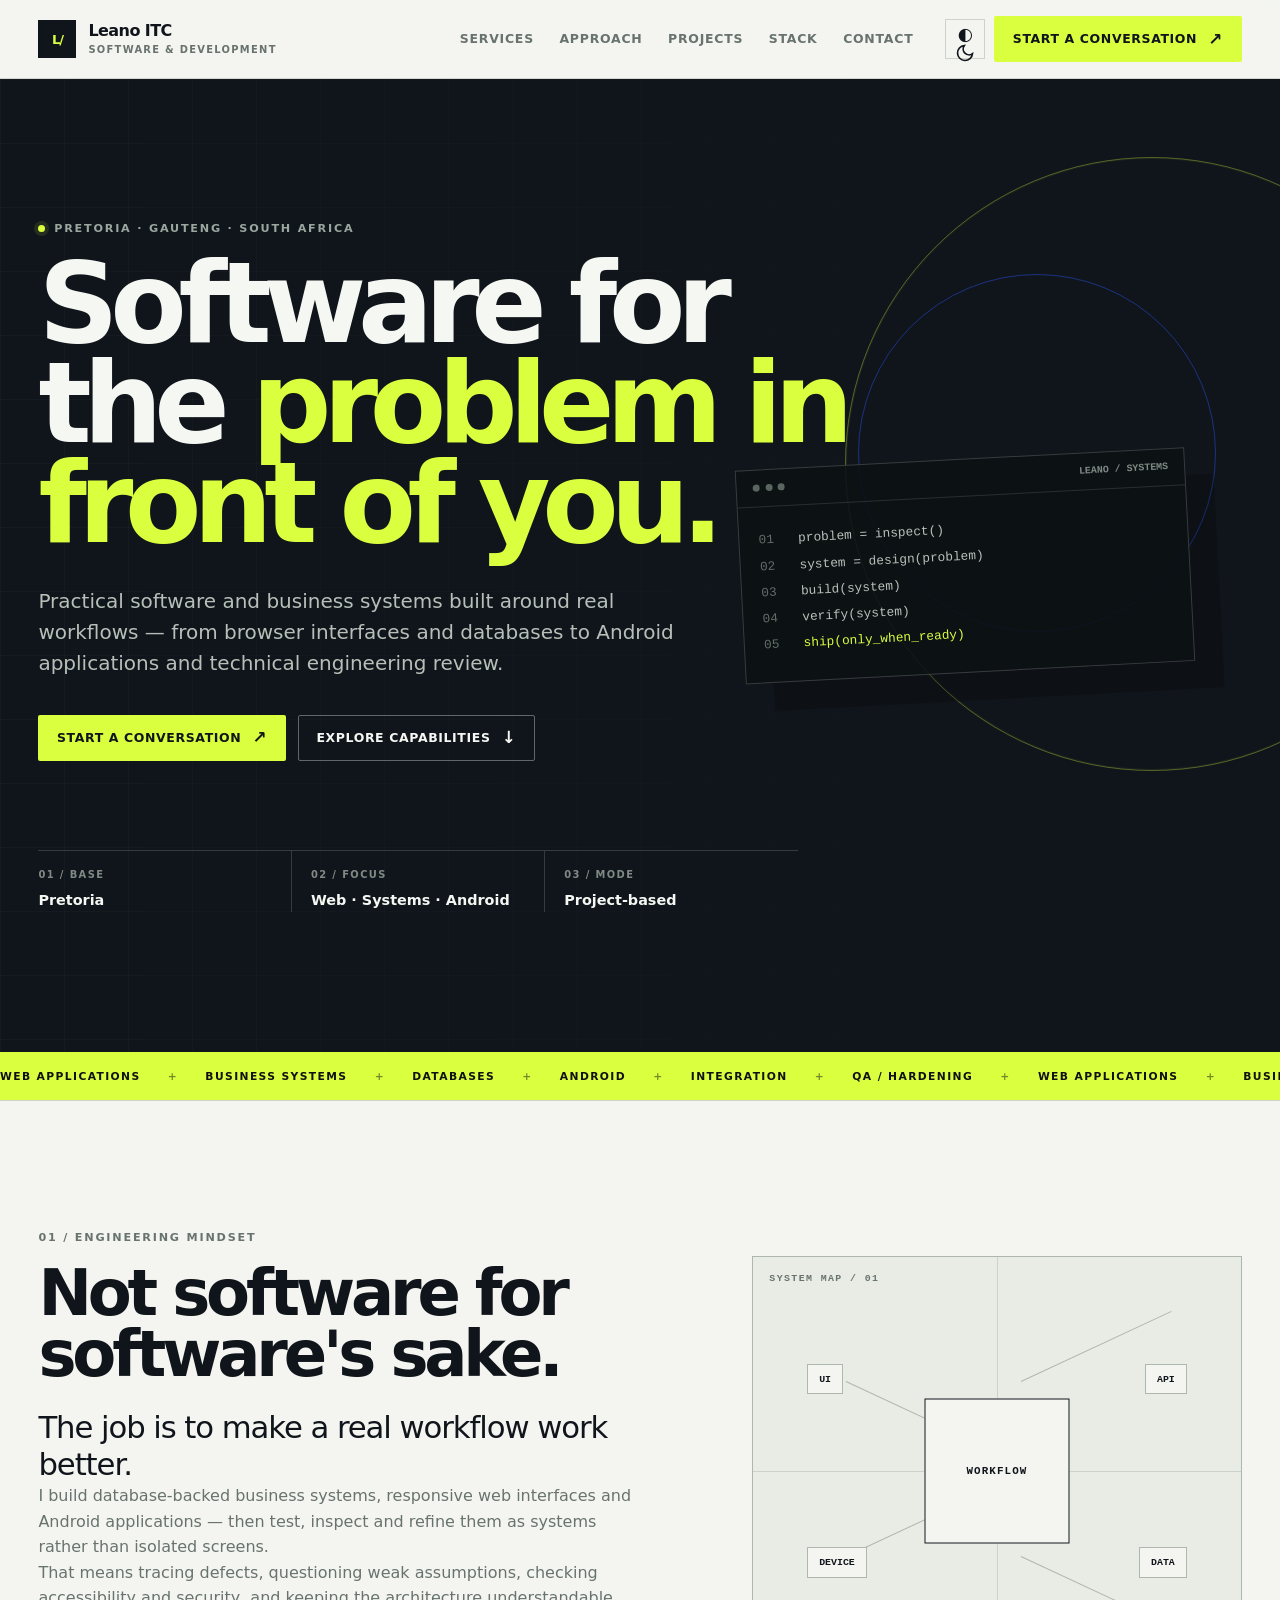
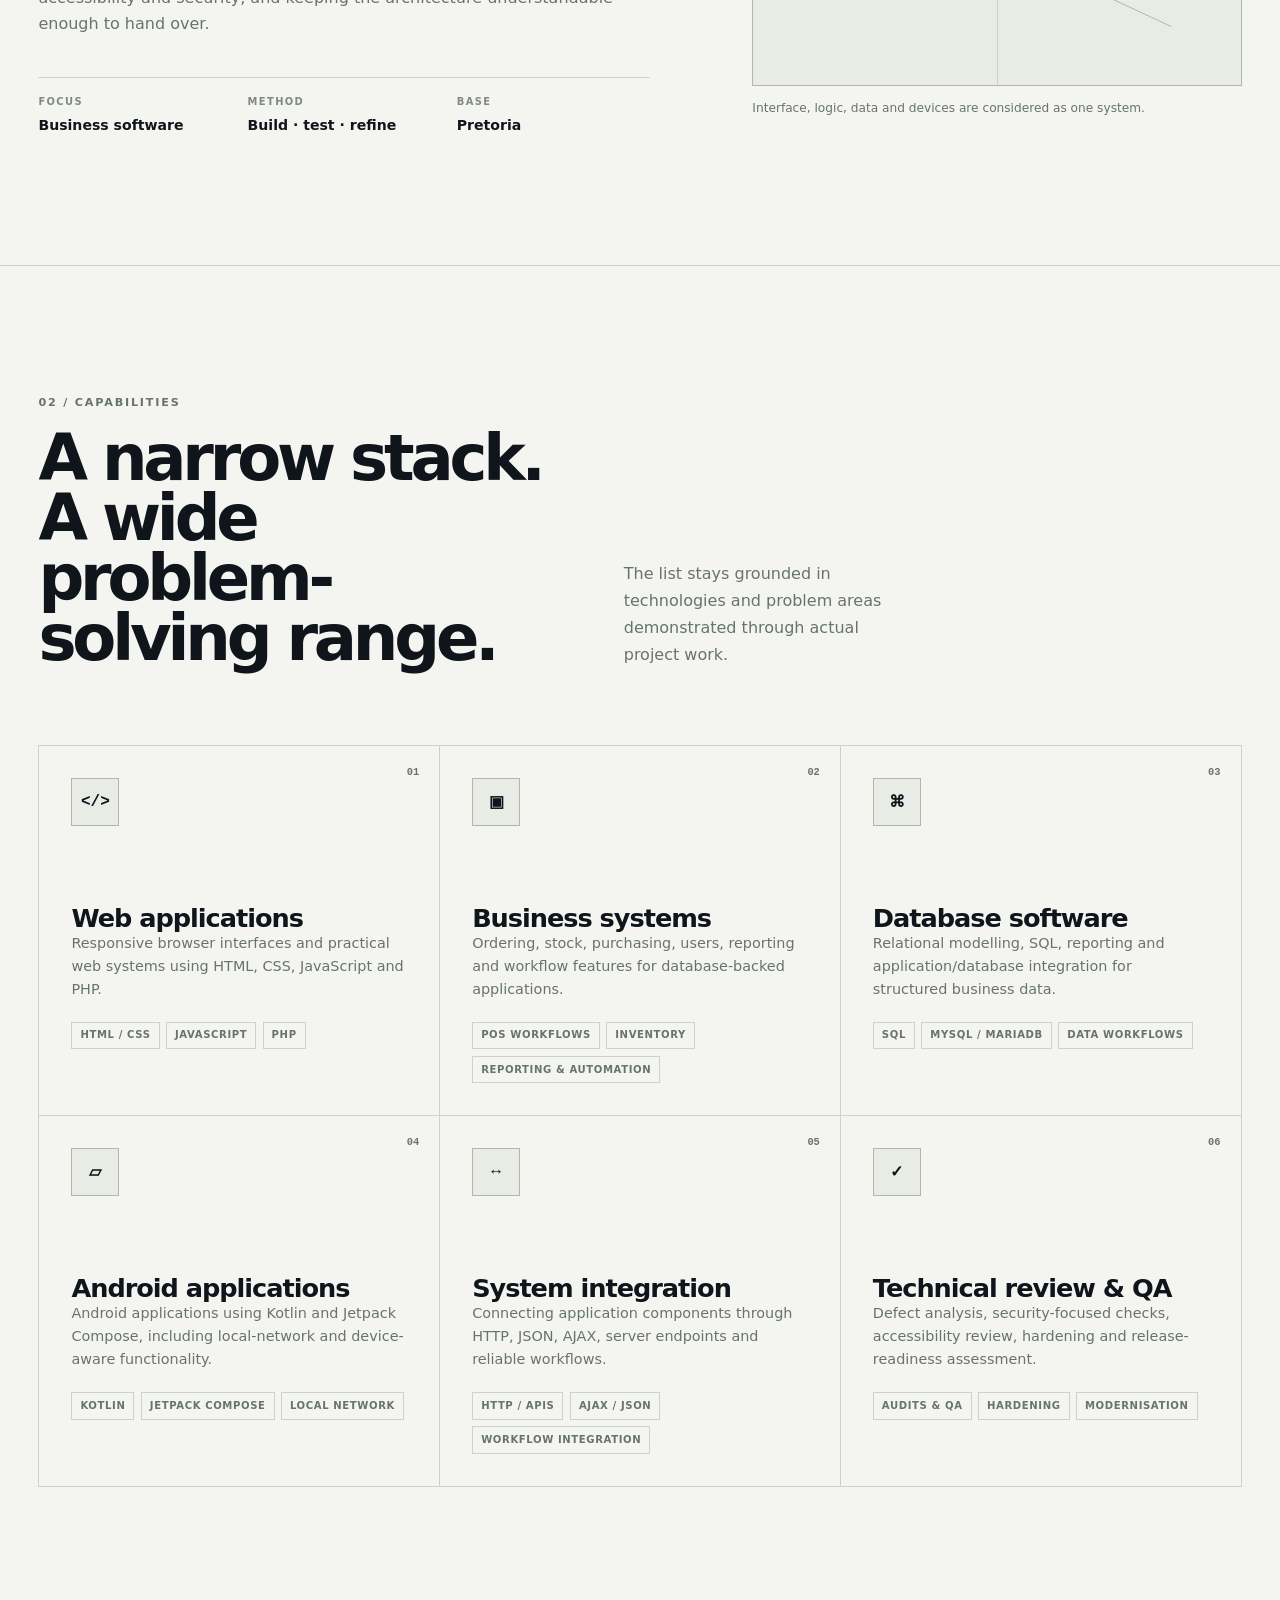
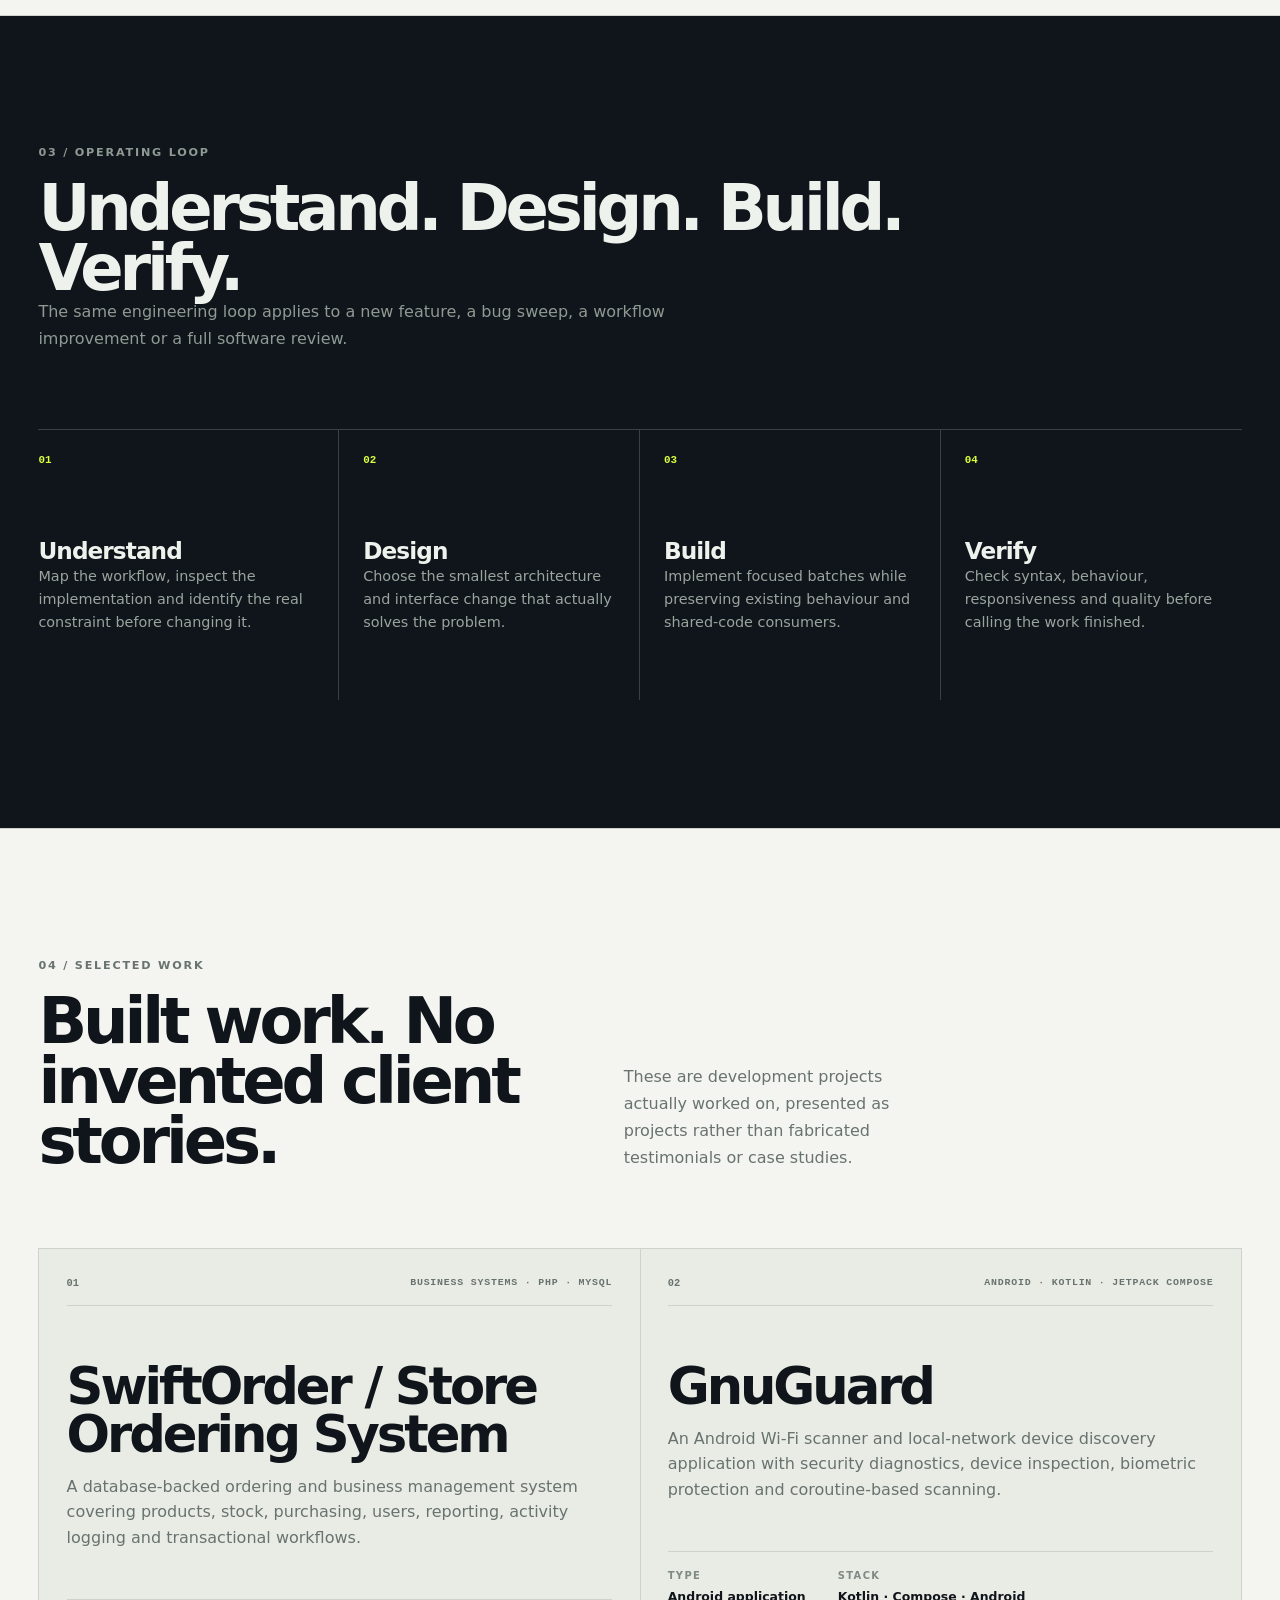
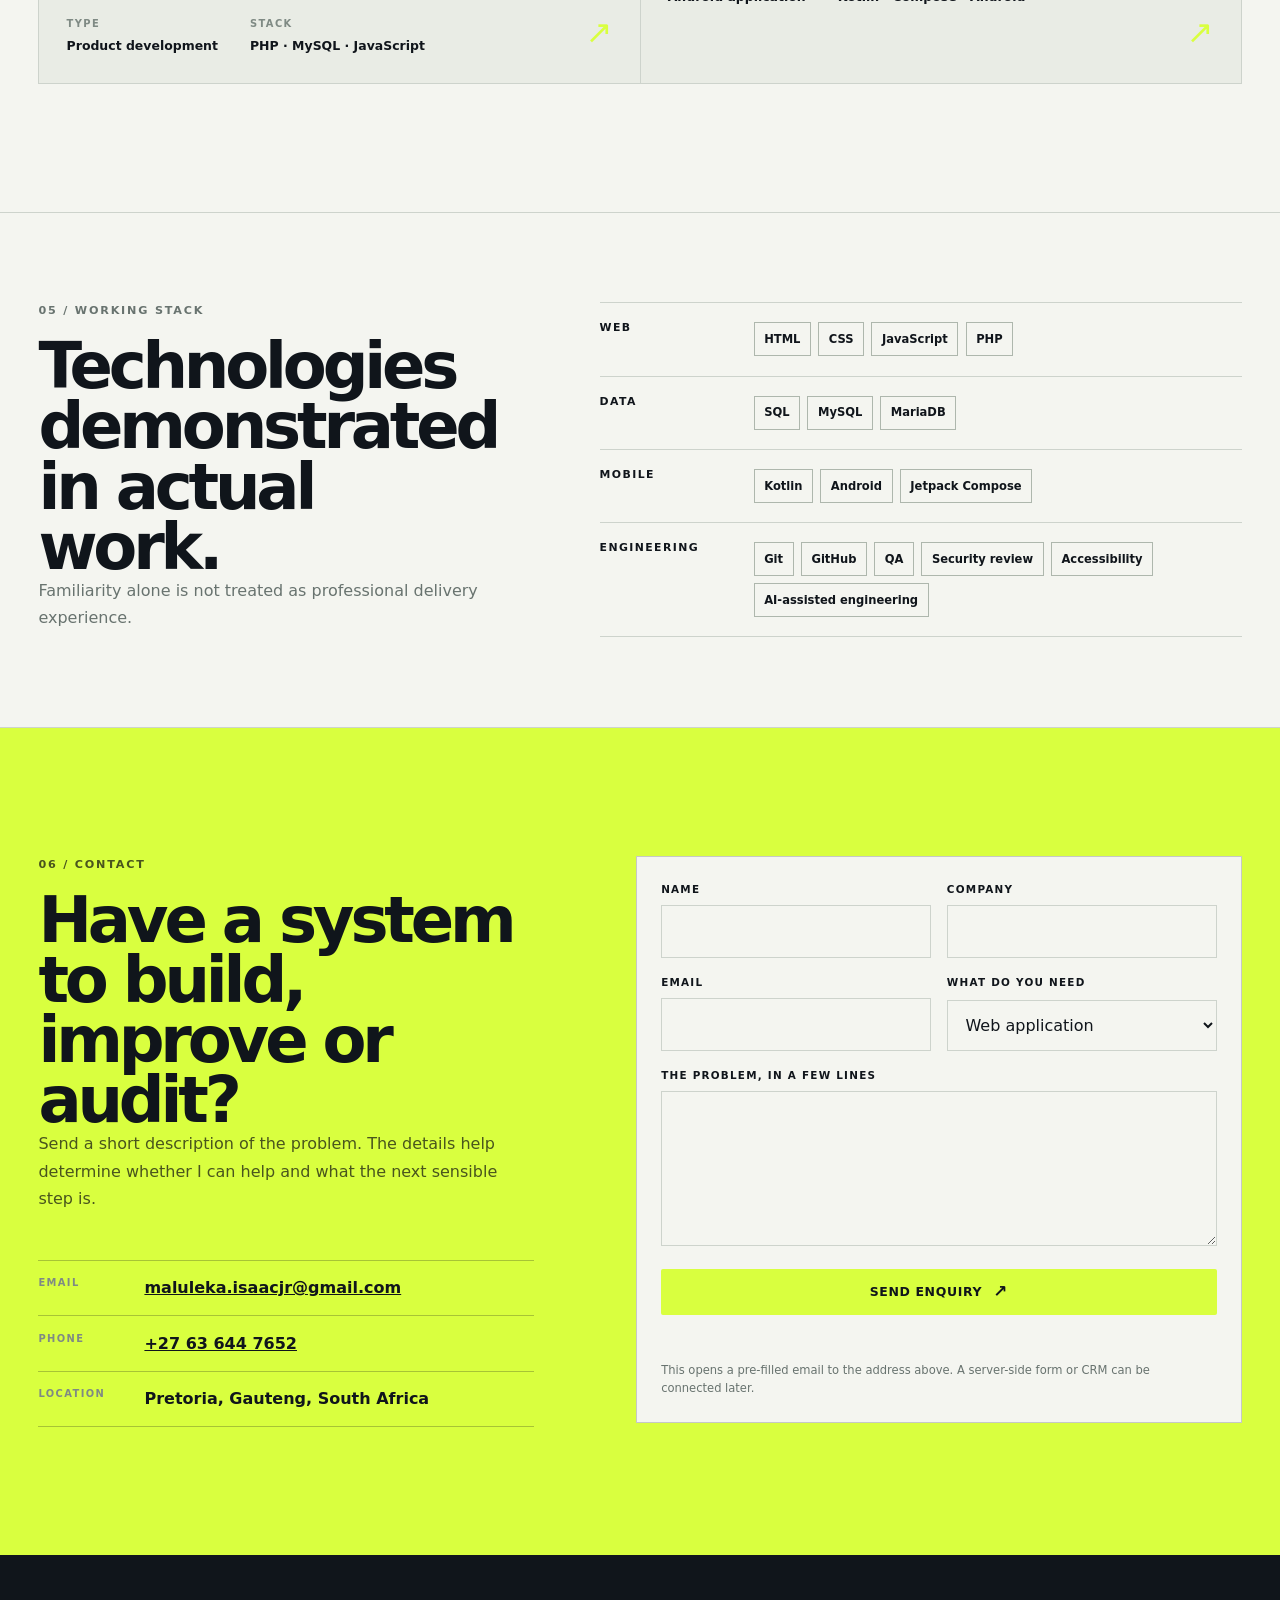
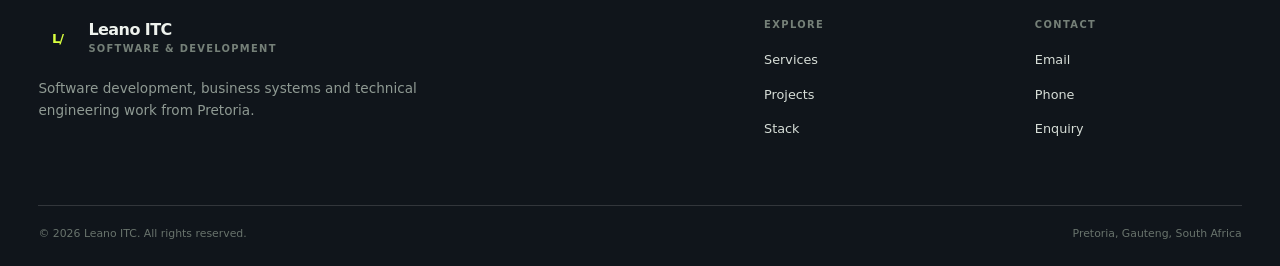
==== commit 6c3ba0cc: "Harden stylesheet loading and document theme metadata" ====
--- a/index.html
+++ b/index.html
@@ -6,6 +6,7 @@
     <meta name="color-scheme" content="light dark" />
     <meta name="referrer" content="strict-origin-when-cross-origin" />
     <meta name="robots" content="index,follow" />
+    <meta name="theme-color" content="#10151b" />
     <title>Leano ITC — Software Development &amp; Systems Engineering</title>
     <meta name="description" content="Leano ITC is a Pretoria-based software development practice focused on web applications, business systems, databases, Android applications and technical software review." />
     <link rel="canonical" href="https://leanoitc.co.za/" />
@@ -22,6 +23,7 @@
     <link rel="stylesheet" href="./base.css" />
     <link rel="stylesheet" href="./style.css" />
     <link rel="stylesheet" href="./compat.css" />
+    <link rel="stylesheet" href="./quality.css" />
     <script type="application/ld+json">
       {
         "@context": "https://schema.org",
@@ -45,7 +47,7 @@
         </a>
         <nav class="nav" aria-label="Primary"><a href="#services">Services</a><a href="#approach">Approach</a><a href="#work">Projects</a><a href="#stack">Stack</a><a href="#contact">Contact</a></nav>
         <div class="header__actions">
-          <button class="icon-btn" data-theme-toggle type="button" aria-label="Switch to dark mode"></button>
+          <button class="icon-btn" data-theme-toggle type="button" aria-label="Switch to dark mode" aria-pressed="false"></button>
           <button class="icon-btn menu-btn" type="button" aria-label="Open menu" aria-expanded="false" aria-controls="drawer"><svg width="22" height="22" viewBox="0 0 24 24" fill="none" stroke="currentColor" stroke-width="2" aria-hidden="true"><path d="M4 7h16M4 12h16M4 17h16" /></svg></button>
           <a class="btn btn--primary header__cta" href="#contact">Start a conversation <span aria-hidden="true">↗</span></a>
         </div>
--- a/style.css
+++ b/style.css
@@ -1,1160 +1,305 @@
-/* ==========================================================================
-  Leano ITC — design tokens + components
-  Art direction: Pretoria jacaranda violet on ink, technical & precise
-   ========================================================================== */
-
+/* Leano ITC visual system — dependency-free, project-owned CSS. */
 :root {
-  /* Type scale */
-  --text-xs: clamp(0.75rem, 0.7rem + 0.25vw, 0.875rem);
-  --text-sm: clamp(0.875rem, 0.8rem + 0.35vw, 1rem);
-  --text-base: clamp(1rem, 0.95rem + 0.25vw, 1.125rem);
-  --text-lg: clamp(1.125rem, 1rem + 0.75vw, 1.5rem);
-  --text-xl: clamp(1.5rem, 1.2rem + 1.25vw, 2.25rem);
-  --text-2xl: clamp(2rem, 1.2rem + 2.5vw, 3.5rem);
-  --text-3xl: clamp(2.5rem, 1rem + 4vw, 4.5rem);
-
-  /* Spacing */
-  --space-1: 0.25rem;
-  --space-2: 0.5rem;
-  --space-3: 0.75rem;
+  --ink: #10151b;
+  --ink-soft: #27313a;
+  --paper: #f4f5f0;
+  --paper-2: #e9ece5;
+  --line: #cdd3cc;
+  --line-strong: #aeb7ad;
+  --signal: #d9ff3f;
+  --signal-dark: #9dbd00;
+  --blue: #2857ff;
+  --muted: #68736f;
+  --white: #ffffff;
+  --radius: 2px;
+  --shell: 1240px;
+  --gutter: clamp(1rem, 3vw, 2.75rem);
+  --section-y: clamp(5rem, 10vw, 9rem);
+  --space-1: .375rem;
+  --space-2: .625rem;
+  --space-3: .875rem;
   --space-4: 1rem;
-  --space-5: 1.25rem;
-  --space-6: 1.5rem;
-  --space-8: 2rem;
-  --space-10: 2.5rem;
-  --space-12: 3rem;
-  --space-16: 4rem;
-  --space-20: 5rem;
-  --space-24: 6rem;
-  --space-32: 8rem;
-
-  /* Radius */
-  --radius-sm: 0.375rem;
-  --radius-md: 0.5rem;
-  --radius-lg: 0.75rem;
-  --radius-xl: 1rem;
-  --radius-full: 9999px;
-
-  --transition-interactive: 180ms cubic-bezier(0.16, 1, 0.3, 1);
-  --ease-out: cubic-bezier(0.16, 1, 0.3, 1);
-
-  /* Content widths */
-  --content-narrow: 680px;
-  --content-default: 1000px;
-  --content-wide: 1240px;
-
-  /* Fonts */
-  --font-display: 'Cabinet Grotesk', 'Helvetica Neue', sans-serif;
-  --font-body: 'Satoshi', 'Helvetica Neue', sans-serif;
-  --font-mono: 'JetBrains Mono', ui-monospace, monospace;
-}
-
-/* ---------- Light ---------- */
-:root,
-[data-theme='light'] {
-  --color-bg: #f7f6fa;
-  --color-surface: #fbfafd;
-  --color-surface-2: #ffffff;
-  --color-surface-offset: #f1eff7;
-  --color-surface-dynamic: #e8e5f1;
-  --color-divider: #e4e1ee;
-  --color-border: #d7d3e4;
-
-  --color-text: #16141f;
-  --color-text-muted: #656175;
-  --color-text-faint: #a7a3b4;
-  --color-text-inverse: #f7f6fa;
-
-  --color-primary: #55349b;
-  --color-primary-hover: #452a80;
-  --color-primary-active: #372166;
-  --color-primary-highlight: #ece5fa;
-
-  --color-ink: #100f1a;
-  --color-ink-2: #1a1828;
-
-  --shadow-sm: 0 1px 2px rgba(32, 25, 55, 0.07);
-  --shadow-md: 0 6px 20px rgba(32, 25, 55, 0.08);
-  --shadow-lg: 0 18px 44px rgba(32, 25, 55, 0.13);
-}
-
-/* ---------- Dark ---------- */
+  --space-5: 1.5rem;
+  --space-6: 2rem;
+  --space-7: 3rem;
+  --space-8: 4rem;
+  --space-9: 6rem;
+  --text-xs: .75rem;
+  --text-sm: .875rem;
+  --text-md: 1rem;
+  --text-lg: clamp(1.15rem, 1.7vw, 1.45rem);
+  --display: clamp(3.5rem, 8.7vw, 8.8rem);
+  --h2: clamp(2.35rem, 5vw, 5.4rem);
+  --h3: clamp(1.3rem, 2vw, 1.85rem);
+}
+
 [data-theme='dark'] {
-  --color-bg: #100f1a;
-  --color-surface: #16151f;
-  --color-surface-2: #1b1927;
-  --color-surface-offset: #191825;
-  --color-surface-dynamic: #262336;
-  --color-divider: #232131;
-  --color-border: #322f45;
-
-  --color-text: #e7e5ef;
-  --color-text-muted: #9a96a9;
-  --color-text-faint: #6b6779;
-  --color-text-inverse: #12111c;
-
-  --color-primary: #b09bf7;
-  --color-primary-hover: #c4b3fa;
-  --color-primary-active: #9a80f0;
-  --color-primary-highlight: #262040;
-
-  --color-ink: #0c0b14;
-  --color-ink-2: #16151f;
-
-  --shadow-sm: 0 1px 2px rgba(0, 0, 0, 0.3);
-  --shadow-md: 0 6px 20px rgba(0, 0, 0, 0.38);
-  --shadow-lg: 0 18px 44px rgba(0, 0, 0, 0.5);
-}
-
-@media (prefers-color-scheme: dark) {
-  :root:not([data-theme]) {
-    --color-bg: #100f1a;
-    --color-surface: #16151f;
-    --color-surface-2: #1b1927;
-    --color-surface-offset: #191825;
-    --color-surface-dynamic: #262336;
-    --color-divider: #232131;
-    --color-border: #322f45;
-    --color-text: #e7e5ef;
-    --color-text-muted: #9a96a9;
-    --color-text-faint: #6b6779;
-    --color-text-inverse: #12111c;
-    --color-primary: #b09bf7;
-    --color-primary-hover: #c4b3fa;
-    --color-primary-active: #9a80f0;
-    --color-primary-highlight: #262040;
-    --color-ink: #0c0b14;
-    --color-ink-2: #16151f;
-  }
-}
-
-/* ==========================================================================
-  Layout primitives
-   ========================================================================== */
-
-.shell {
-  width: 100%;
-  max-width: var(--content-wide);
-  margin-inline: auto;
-  padding-inline: clamp(var(--space-5), 5vw, var(--space-12));
-}
-
-.section {
-  padding-block: clamp(var(--space-16), 9vw, var(--space-32));
-}
-.section--tight {
-  padding-block: clamp(var(--space-12), 6vw, var(--space-20));
-}
-
-.eyebrow {
-  font-family: var(--font-body);
-  font-size: var(--text-xs);
-  font-weight: 500;
-  letter-spacing: 0.16em;
-  text-transform: uppercase;
-  color: var(--color-primary);
-  display: flex;
-  align-items: center;
-  gap: var(--space-3);
-}
-.eyebrow::before {
-  content: '';
-  width: var(--space-8);
-  height: 1px;
-  background: currentColor;
-  opacity: 0.6;
-  flex: none;
-}
-.eyebrow--plain::before {
-  display: none;
-}
-
-h1,
-h2,
-h3 {
-  font-family: var(--font-display);
-  font-weight: 700;
-  letter-spacing: -0.02em;
-}
-
-.section-title {
-  font-size: var(--text-xl);
-  margin-block: var(--space-5) var(--space-4);
-  max-width: 22ch;
-}
-.section-lede {
-  color: var(--color-text-muted);
-  max-width: 58ch;
-}
-
-.section-head {
-  margin-bottom: clamp(var(--space-10), 5vw, var(--space-16));
-}
-.section-head--split {
-  display: grid;
-  gap: var(--space-6) var(--space-16);
-  align-items: end;
-  grid-template-columns: minmax(0, 1fr);
-}
-@media (min-width: 900px) {
-  .section-head--split {
-    grid-template-columns: minmax(0, 1.1fr) minmax(0, 1fr);
-  }
-  .section-head--split .section-title {
-    margin-bottom: 0;
-  }
-}
-
-/* ==========================================================================
-  Buttons
-   ========================================================================== */
+  --ink: #eef2ed;
+  --ink-soft: #c3cbc4;
+  --paper: #10151b;
+  --paper-2: #171e24;
+  --line: #303a40;
+  --line-strong: #465159;
+  --muted: #8e9992;
+  --white: #0d1115;
+}
+
+* { box-sizing: border-box; }
+html { background: var(--paper); color: var(--ink); }
+body {
+  margin: 0;
+  background: var(--paper);
+  color: var(--ink);
+  font-family: Inter, ui-sans-serif, system-ui, -apple-system, BlinkMacSystemFont, "Segoe UI", sans-serif;
+  font-size: 16px;
+  line-height: 1.6;
+  text-rendering: optimizeLegibility;
+}
+img { max-width: 100%; }
+a { color: inherit; }
+button, input, select, textarea { font: inherit; }
+
+.shell { width: min(var(--shell), calc(100% - (var(--gutter) * 2))); margin-inline: auto; }
+.skip { position: fixed; left: 1rem; top: 1rem; z-index: 1000; padding: .7rem 1rem; background: var(--signal); color: #111; transform: translateY(-180%); }
+.skip:focus { transform: translateY(0); }
+
+.header {
+  position: sticky; top: 0; z-index: 50;
+  border-bottom: 1px solid color-mix(in srgb, var(--ink) 14%, transparent);
+  background: color-mix(in srgb, var(--paper) 92%, transparent);
+  backdrop-filter: blur(14px);
+}
+.header__inner { min-height: 78px; display: flex; align-items: center; gap: 2rem; }
+.brand { display: inline-flex; align-items: center; gap: .75rem; text-decoration: none; min-width: max-content; }
+.brand__mark {
+  display: grid; place-items: center; width: 38px; height: 38px;
+  background: var(--ink); color: var(--signal);
+  font-weight: 900; letter-spacing: -.08em; font-size: .82rem;
+}
+.brand__name { font-weight: 850; letter-spacing: -.035em; line-height: 1; }
+.brand__sub { display: block; margin-top: .35rem; color: var(--muted); font-size: .62rem; font-weight: 650; letter-spacing: .13em; text-transform: uppercase; }
+.nav { display: flex; align-items: center; gap: clamp(1rem, 2vw, 2rem); margin-left: auto; }
+.nav a, .drawer a { text-decoration: none; font-size: .78rem; font-weight: 750; letter-spacing: .06em; text-transform: uppercase; }
+.nav a { color: var(--muted); }
+.nav a:hover, .nav a:focus-visible { color: var(--ink); }
+.header__actions { display: flex; align-items: center; gap: .55rem; }
+.icon-btn {
+  display: grid; place-items: center; width: 40px; height: 40px;
+  border: 1px solid var(--line); background: transparent; color: var(--ink); cursor: pointer;
+}
+.icon-btn:hover { border-color: var(--ink); }
+[data-theme-toggle]::before { content: "◐"; font-size: 1.1rem; }
+.menu-btn { display: none; }
+.drawer { display: none; border-top: 1px solid var(--line); }
+.drawer__inner { display: grid; gap: .85rem; padding-block: 1.25rem 1.5rem; }
+.drawer__inner a:not(.btn) { padding: .65rem 0; border-bottom: 1px solid var(--line); }
 
 .btn {
-  display: inline-flex;
-  align-items: center;
-  justify-content: center;
-  gap: var(--space-2);
-  font-size: var(--text-sm);
-  font-weight: 600;
-  padding: var(--space-3) var(--space-5);
-  border-radius: var(--radius-full);
-  text-decoration: none;
-  min-height: 44px;
-  white-space: nowrap;
-}
-.btn--primary {
-  background: var(--color-primary);
-  color: #fff;
-  box-shadow: var(--shadow-sm);
-}
-[data-theme='dark'] .btn--primary {
-  color: #14121f;
-}
-@media (prefers-color-scheme: dark) {
-  :root:not([data-theme]) .btn--primary {
-    color: #14121f;
-  }
-}
-.btn--primary:hover {
-  background: var(--color-primary-hover);
-  transform: translateY(-1px);
-  box-shadow: var(--shadow-md);
-}
-.btn--ghost {
-  border: 1px solid var(--color-border);
-  color: var(--color-text);
-  background: rgba(255, 255, 255, 0.6);
-}
-[data-theme='dark'] .btn--ghost {
-  background: rgba(27, 25, 39, 0.8);
-}
-.btn--ghost:hover {
-  border-color: var(--color-primary);
-  color: var(--color-primary);
-}
-.btn--onDark {
-  border: 1px solid rgba(255, 255, 255, 0.28);
-  color: #fff;
-  background: rgba(255, 255, 255, 0.06);
-  -webkit-backdrop-filter: blur(6px);
-  backdrop-filter: blur(6px);
-}
-.btn--onDark:hover {
-  background: rgba(255, 255, 255, 0.14);
-  border-color: rgba(255, 255, 255, 0.5);
-}
-.btn .arw {
-  transition: transform var(--transition-interactive);
-}
-.btn:hover .arw {
-  transform: translateX(3px);
-}
-
-.textlink {
-  display: inline-flex;
-  align-items: center;
-  gap: var(--space-2);
-  font-size: var(--text-sm);
-  font-weight: 600;
-  color: var(--color-primary);
-  text-decoration: none;
-  border-bottom: 1px solid transparent;
-  padding-bottom: 2px;
-}
-.textlink:hover {
-  border-color: currentColor;
-}
-
-/* ==========================================================================
-Header
-   ========================================================================== */
-
-.skip {
-  position: absolute;
-  left: var(--space-4);
-  top: var(--space-2);
-  z-index: 200;
-  padding: var(--space-2) var(--space-4);
-  background: var(--color-primary);
-  color: #fff;
-  border-radius: var(--radius-md);
-  transform: translateY(-200%);
-}
-.skip:focus {
-  transform: translateY(0);
-}
-
-.header {
-  position: sticky;
-  top: 0;
-  z-index: 100;
-  background: rgba(247, 246, 250, 0.82);
-  -webkit-backdrop-filter: blur(14px) saturate(140%);
-  backdrop-filter: blur(14px) saturate(140%);
-  border-bottom: 1px solid transparent;
-  transition:
-    border-color 0.3s var(--ease-out),
-    background 0.3s var(--ease-out);
-}
-[data-theme='dark'] .header {
-  background: rgba(16, 15, 26, 0.82);
-}
-.header--scrolled {
-  border-bottom-color: var(--color-divider);
-}
-.header__inner {
-  display: flex;
-  align-items: center;
-  gap: var(--space-6);
-  min-height: 72px;
-}
-.brand {
-  display: inline-flex;
-  align-items: center;
-  gap: var(--space-3);
-  text-decoration: none;
-  color: var(--color-text);
-  margin-right: auto;
-}
-.brand svg {
-  color: var(--color-primary);
-  flex: none;
-}
-.brand__name {
-  font-family: var(--font-display);
-  font-weight: 700;
-  font-size: var(--text-sm);
-  letter-spacing: 0.02em;
-  line-height: 1.1;
-}
-.brand__sub {
-  display: block;
-  font-family: var(--font-body);
-  font-size: 0.6875rem;
-  font-weight: 500;
-  letter-spacing: 0.14em;
-  text-transform: uppercase;
-  color: var(--color-text-faint);
-}
-
-.nav {
-  display: none;
-  align-items: center;
-  gap: var(--space-6);
-}
-.nav a {
-  font-size: var(--text-sm);
-  color: var(--color-text-muted);
-  text-decoration: none;
-  font-weight: 500;
-}
-.nav a:hover {
-  color: var(--color-text);
-}
-.header__actions {
-  display: flex;
-  align-items: center;
-  gap: var(--space-2);
-}
-.icon-btn {
-  width: 44px;
-  height: 44px;
-  display: grid;
-  place-items: center;
-  border-radius: var(--radius-full);
-  color: var(--color-text-muted);
-  border: 1px solid transparent;
-}
-.icon-btn:hover {
-  color: var(--color-text);
-  background: var(--color-surface-offset);
-}
-.header__cta {
-  display: none;
-}
-@media (min-width: 900px) {
-  .nav {
-    display: flex;
-  }
-  .header__cta {
-    display: inline-flex;
-  }
-  .menu-btn {
-    display: none;
-  }
-}
-
-/* Mobile drawer */
-.drawer {
-  display: grid;
-  grid-template-rows: 0fr;
-  transition: grid-template-rows 0.35s var(--ease-out);
-  border-top: 1px solid transparent;
-  overflow: hidden;
-}
-.drawer[data-open='true'] {
-  grid-template-rows: 1fr;
-  border-top-color: var(--color-divider);
-}
-.drawer__inner {
-  overflow: hidden;
-  min-height: 0;
-  display: flex;
-  flex-direction: column;
-  gap: var(--space-1);
-  padding-block: var(--space-3) var(--space-5);
-}
-.drawer a {
-  text-decoration: none;
-  color: var(--color-text);
-  font-size: var(--text-base);
-  font-weight: 500;
-  padding: var(--space-3) 0;
-  border-bottom: 1px solid var(--color-divider);
-}
-.drawer .btn {
-  margin-top: var(--space-4);
-}
-@media (min-width: 900px) {
-  .drawer {
-    display: none;
-  }
-}
-
-/* ==========================================================================
-  Hero
-   ========================================================================== */
+  display: inline-flex; align-items: center; justify-content: center; gap: .7rem;
+  min-height: 46px; padding: .75rem 1.1rem; border: 1px solid transparent;
+  border-radius: var(--radius); text-decoration: none; font-size: .78rem; font-weight: 850;
+  letter-spacing: .05em; text-transform: uppercase; cursor: pointer; transition: transform .18s ease, background-color .18s ease, border-color .18s ease;
+}
+.btn span { font-size: 1.05rem; line-height: 1; }
+.btn:hover { transform: translateY(-2px); }
+.btn--primary { background: var(--signal); color: #10151b; }
+.btn--primary:hover { background: #e5ff75; }
+.btn--outline { border-color: currentColor; color: var(--ink); background: transparent; }
+.btn--outline:hover { background: var(--ink); color: var(--paper); }
 
 .hero {
-  position: relative;
-  isolation: isolate;
-  background: var(--color-ink);
-  color: #fff;
-  padding-block: clamp(var(--space-20), 12vw, var(--space-32));
-  overflow: hidden;
-}
-.hero__bg {
-  position: absolute;
-  inset: 0;
-  z-index: -2;
-}
-.hero__bg img {
-  width: 100%;
-  height: 100%;
-  object-fit: cover;
-  object-position: center 30%;
-}
-.hero__bg::after {
-  content: '';
-  position: absolute;
-  inset: 0;
-  background:
-    linear-gradient(
-      100deg,
-      rgba(20, 16, 42, 0.96) 0%,
-      rgba(20, 16, 42, 0.82) 42%,
-      rgba(31, 22, 58, 0.42) 100%
-    ),
-    linear-gradient(to top, rgba(17, 14, 34, 0.85), transparent 55%);
-}
+  position: relative; min-height: min(900px, calc(100vh - 78px));
+  display: flex; align-items: center; overflow: hidden;
+  background: var(--ink); color: #f5f7f2;
+}
+.hero__visual { position: absolute; inset: 0; overflow: hidden; }
 .hero__grid {
-  position: absolute;
-  inset: 0;
-  z-index: -1;
-  background-image:
-    linear-gradient(to right, rgba(255, 255, 255, 0.05) 1px, transparent 1px),
-    linear-gradient(to bottom, rgba(255, 255, 255, 0.05) 1px, transparent 1px);
-  background-size: 88px 88px;
-  -webkit-mask-image: radial-gradient(ellipse 90% 70% at 20% 30%, #000 20%, transparent 75%);
-  mask-image: radial-gradient(ellipse 90% 70% at 20% 30%, #000 20%, transparent 75%);
-}
-.hero__inner {
-  position: relative;
-  max-width: 62ch;
-}
-.hero .eyebrow {
-  color: #c7b6ff;
-}
-.hero h1 {
-  font-size: var(--text-3xl);
-  margin-block: var(--space-5) var(--space-6);
-  letter-spacing: -0.035em;
-  line-height: 1.02;
-}
-.hero h1 em {
-  font-style: normal;
-  color: #c0abff;
-}
-.hero__lede {
-  font-size: var(--text-lg);
-  color: rgba(255, 255, 255, 0.78);
-  max-width: 48ch;
-  line-height: 1.5;
-}
-.hero__actions {
-  display: flex;
-  flex-wrap: wrap;
-  gap: var(--space-3);
-  margin-top: var(--space-8);
-}
-.hero__meta {
-  display: flex;
-  flex-wrap: wrap;
-  gap: var(--space-4) var(--space-8);
-  margin-top: clamp(var(--space-12), 7vw, var(--space-20));
-  padding-top: var(--space-6);
-  border-top: 1px solid rgba(255, 255, 255, 0.16);
-  max-width: 60ch;
-}
-.hero__meta div {
-  min-width: 8rem;
-}
-.hero__meta dt {
-  font-size: var(--text-xs);
-  letter-spacing: 0.14em;
-  text-transform: uppercase;
-  color: rgba(255, 255, 255, 0.55);
-}
-.hero__meta dd {
-  font-family: var(--font-display);
-  font-size: var(--text-lg);
-  font-weight: 700;
-  margin-top: var(--space-1);
-}
-
-/* Marquee strip */
-.strip {
-  background: var(--color-ink-2);
-  color: rgba(255, 255, 255, 0.62);
-  border-block: 1px solid rgba(255, 255, 255, 0.08);
-  overflow: hidden;
-  padding-block: var(--space-4);
-}
-.strip__track {
-  display: flex;
-  gap: var(--space-10);
-  white-space: nowrap;
-  width: max-content;
-  animation: marquee 38s linear infinite;
-  font-size: var(--text-xs);
-  letter-spacing: 0.18em;
-  text-transform: uppercase;
-  font-weight: 500;
-}
-.strip__track span {
-  display: inline-flex;
-  align-items: center;
-  gap: var(--space-10);
-}
-.strip__track span::after {
-  content: '';
-  width: 4px;
-  height: 4px;
-  border-radius: 50%;
-  background: var(--color-primary);
-  opacity: 0.8;
-}
-@keyframes marquee {
-  from {
-    transform: translateX(0);
-  }
-  to {
-    transform: translateX(-50%);
-  }
-}
+  position: absolute; inset: 0;
+  opacity: .34;
+  background-image: linear-gradient(rgba(255,255,255,.07) 1px, transparent 1px), linear-gradient(90deg, rgba(255,255,255,.07) 1px, transparent 1px);
+  background-size: 64px 64px;
+  mask-image: linear-gradient(to right, #000 0%, transparent 82%);
+}
+.hero__orb { position: absolute; border: 1px solid rgba(217,255,63,.35); border-radius: 50%; }
+.hero__orb--one { width: 48vw; height: 48vw; min-width: 420px; min-height: 420px; right: -14vw; top: 8%; box-shadow: 0 0 0 1px rgba(217,255,63,.06) inset; }
+.hero__orb--two { width: 28vw; height: 28vw; min-width: 260px; min-height: 260px; right: 5vw; top: 20%; border-color: rgba(40,87,255,.45); }
+.hero__terminal {
+  position: absolute; right: clamp(1rem, 7vw, 9rem); top: 50%; width: min(450px, 42vw);
+  transform: translateY(-50%) rotate(-3deg); border: 1px solid rgba(255,255,255,.18);
+  background: rgba(12,16,20,.88); box-shadow: 28px 28px 0 rgba(0,0,0,.18);
+}
+.terminal__bar { display: flex; align-items: center; gap: .35rem; padding: .8rem 1rem; border-bottom: 1px solid rgba(255,255,255,.12); color: #7f8a85; font: 700 .62rem/1 ui-monospace, SFMono-Regular, Consolas, monospace; }
+.terminal__bar span { width: 7px; height: 7px; border-radius: 50%; background: #5b655f; }
+.terminal__bar b { margin-left: auto; font-weight: 700; }
+.terminal__body { padding: 1.3rem 1.2rem 1.5rem; font: 500 clamp(.72rem, 1vw, .9rem)/2.05 ui-monospace, SFMono-Regular, Consolas, monospace; color: #b9c1bb; }
+.terminal__body p { margin: 0; }
+.terminal__body i { display: inline-block; width: 2rem; color: #626d67; font-style: normal; }
+.terminal__accent { color: var(--signal); }
+
+.hero .shell { position: relative; z-index: 2; }
+.hero__inner { width: min(820px, 72%); padding-block: clamp(5rem, 11vw, 10rem); }
+.eyebrow { margin: 0 0 1rem; color: var(--muted); font-size: .7rem; font-weight: 850; letter-spacing: .16em; text-transform: uppercase; }
+.hero .eyebrow { color: #9ba69e; }
+.eyebrow__dot { display: inline-block; width: 7px; height: 7px; margin-right: .55rem; border-radius: 50%; background: var(--signal); box-shadow: 0 0 0 4px rgba(217,255,63,.1); }
+.hero h1 { max-width: 900px; margin: 0; font-size: var(--display); line-height: .9; letter-spacing: -.075em; font-weight: 850; }
+.hero h1 em { color: var(--signal); font-style: normal; }
+.hero__lede { max-width: 680px; margin: 2rem 0 0; color: #b6c0b9; font-size: clamp(1rem, 1.6vw, 1.25rem); line-height: 1.55; }
+.hero__actions { display: flex; flex-wrap: wrap; gap: .75rem; margin-top: 2.2rem; }
+.hero .btn--outline { border-color: rgba(255,255,255,.34); color: #f5f7f2; }
+.hero .btn--outline:hover { background: #f5f7f2; color: var(--ink); }
+.hero__meta { display: grid; grid-template-columns: repeat(3, 1fr); max-width: 760px; margin: clamp(3rem, 7vw, 6rem) 0 0; border-top: 1px solid rgba(255,255,255,.16); }
+.hero__meta div { padding: 1rem 1.2rem 0 0; border-right: 1px solid rgba(255,255,255,.16); }
+.hero__meta div + div { padding-left: 1.2rem; }
+.hero__meta div:last-child { border-right: 0; }
+.hero__meta dt, .details dt, .stat-list dt, .work-item dt { color: #7f8a84; font-size: .62rem; font-weight: 850; letter-spacing: .14em; text-transform: uppercase; }
+.hero__meta dd { margin: .35rem 0 0; font-weight: 700; font-size: .9rem; }
+
+.signal-strip { overflow: hidden; border-bottom: 1px solid var(--line); background: var(--signal); color: #111; }
+.signal-strip__track { display: flex; align-items: center; width: max-content; gap: 1.7rem; min-height: 48px; animation: ticker 34s linear infinite; font-size: .67rem; font-weight: 900; letter-spacing: .13em; }
+.signal-strip__track b { opacity: .5; }
+@keyframes ticker { to { transform: translateX(-50%); } }
+
+.section { padding-block: var(--section-y); border-bottom: 1px solid var(--line); }
+.section--tight { padding-block: clamp(4rem, 7vw, 6rem); }
+.section-head { max-width: 880px; margin-bottom: clamp(2.5rem, 6vw, 5rem); }
+.section-head--split { display: grid; grid-template-columns: minmax(0, 1.15fr) minmax(280px, .65fr); gap: 4rem; align-items: end; }
+.section-title { margin: 0; font-size: var(--h2); line-height: .94; letter-spacing: -.065em; font-weight: 850; }
+.section-lede { margin: 0; color: var(--muted); font-size: 1rem; line-height: 1.7; }
+.intro { display: grid; grid-template-columns: minmax(0, 1fr) minmax(360px, .8fr); gap: clamp(3rem, 8vw, 9rem); align-items: center; }
+.intro__lead { margin: 1.6rem 0 0; font-size: clamp(1.3rem, 2.4vw, 2rem); line-height: 1.2; letter-spacing: -.035em; }
+.intro__body > p:not(.eyebrow):not(.intro__lead) { max-width: 650px; color: var(--muted); }
+.stat-list { display: grid; grid-template-columns: repeat(3, 1fr); gap: 1rem; margin: 2.5rem 0 0; padding-top: 1rem; border-top: 1px solid var(--line); }
+.stat-list dd { margin: .3rem 0 0; font-weight: 750; font-size: .88rem; }
+.intro__visual { min-height: 470px; display: grid; align-content: end; }
+.system-map { position: relative; min-height: 430px; border: 1px solid var(--line-strong); background: var(--paper-2); overflow: hidden; }
+.system-map::before, .system-map::after { content: ""; position: absolute; background: var(--line); }
+.system-map::before { left: 50%; top: 0; bottom: 0; width: 1px; }
+.system-map::after { top: 50%; left: 0; right: 0; height: 1px; }
+.system-map__label { position: absolute; top: 1rem; left: 1rem; color: var(--muted); font: 800 .62rem ui-monospace, monospace; letter-spacing: .14em; }
+.system-map__core { position: absolute; left: 50%; top: 50%; transform: translate(-50%, -50%); width: 145px; height: 145px; display: grid; place-items: center; border: 1px solid var(--ink); background: var(--paper); font: 900 .68rem ui-monospace, monospace; letter-spacing: .1em; z-index: 2; }
+.system-map__node { position: absolute; z-index: 3; padding: .55rem .7rem; border: 1px solid var(--line-strong); background: var(--paper); font: 850 .62rem ui-monospace, monospace; }
+.node-a { left: 11%; top: 25%; }.node-b { right: 11%; top: 25%; }.node-c { right: 11%; bottom: 25%; }.node-d { left: 11%; bottom: 25%; }
+.system-map__line { position: absolute; z-index: 1; height: 1px; background: var(--line-strong); width: 34%; transform-origin: left center; }
+.line-a { left: 19%; top: 29%; transform: rotate(25deg); }.line-b { left: 55%; top: 29%; transform: rotate(-25deg); }.line-c { left: 55%; top: 70%; transform: rotate(25deg); }.line-d { left: 19%; top: 70%; transform: rotate(-25deg); }
+.intro__caption { margin: .8rem 0 0; color: var(--muted); font-size: .76rem; }
+
+.card-grid { display: grid; grid-template-columns: repeat(3, 1fr); border-top: 1px solid var(--line); border-left: 1px solid var(--line); }
+.card { position: relative; min-height: 330px; padding: 2rem; border-right: 1px solid var(--line); border-bottom: 1px solid var(--line); background: var(--paper); transition: background-color .2s ease, transform .2s ease; }
+.card:hover { background: var(--paper-2); transform: translateY(-4px); }
+.card__num { position: absolute; top: 1.25rem; right: 1.25rem; color: var(--muted); font: 700 .65rem ui-monospace, monospace; }
+.card__icon { display: grid; place-items: center; width: 48px; height: 48px; margin-bottom: 5rem; border: 1px solid var(--line-strong); background: var(--paper-2); font: 900 1rem ui-monospace, monospace; }
+.card h3 { margin: 0; font-size: var(--h3); line-height: 1; letter-spacing: -.04em; }
+.card p { color: var(--muted); font-size: .9rem; }
+.card ul { display: flex; flex-wrap: wrap; gap: .4rem; padding: 0; margin: 1.3rem 0 0; list-style: none; }
+.card li { padding: .3rem .5rem; border: 1px solid var(--line); color: var(--muted); font-size: .63rem; font-weight: 800; text-transform: uppercase; letter-spacing: .06em; }
+
+.approach { background: var(--ink); color: #eef2ed; }
+.approach .eyebrow, .approach .section-lede { color: #8f9a93; }
+.steps { display: grid; grid-template-columns: repeat(4, 1fr); border-top: 1px solid rgba(255,255,255,.18); }
+.step { min-height: 270px; padding: 1.5rem 1.5rem 0 0; border-right: 1px solid rgba(255,255,255,.18); }
+.step + .step { padding-left: 1.5rem; }
+.step:last-child { border-right: 0; }
+.step__num { margin: 0 0 4.5rem; color: var(--signal); font: 800 .68rem ui-monospace, monospace; }
+.step h3 { margin: 0; font-size: 1.45rem; letter-spacing: -.04em; }
+.step p:last-child { color: #9aa59e; font-size: .9rem; }
+
+.work-grid { display: grid; grid-template-columns: repeat(2, 1fr); border-top: 1px solid var(--line); border-left: 1px solid var(--line); }
+.work-item { position: relative; min-height: 420px; padding: 1.7rem; border-right: 1px solid var(--line); border-bottom: 1px solid var(--line); background: var(--paper-2); }
+.work-item:hover { background: var(--ink); color: #eef2ed; }
+.work-item__top { display: flex; justify-content: space-between; gap: 1rem; border-bottom: 1px solid var(--line); padding-bottom: 1rem; }
+.work-item:hover .work-item__top { border-color: rgba(255,255,255,.18); }
+.work-item__top > span { color: var(--muted); font: 800 .65rem ui-monospace, monospace; }
+.work-item__tag { margin: 0; color: var(--muted); font: 800 .62rem ui-monospace, monospace; text-transform: uppercase; letter-spacing: .08em; }
+.work-item h3 { max-width: 620px; margin: 3.5rem 0 1rem; font-size: clamp(2rem, 4vw, 4rem); line-height: .94; letter-spacing: -.06em; }
+.work-item > p:not(.work-item__tag) { max-width: 620px; color: var(--muted); }
+.work-item:hover > p:not(.work-item__tag), .work-item:hover .work-item__tag { color: #9aa59e; }
+.work-item dl { display: flex; gap: 2rem; margin: 3rem 0 0; padding-top: 1rem; border-top: 1px solid var(--line); }
+.work-item:hover dl { border-color: rgba(255,255,255,.18); }
+.work-item dd { margin: .25rem 0 0; font-size: .78rem; font-weight: 750; }
+.work-item__arrow { position: absolute; right: 1.7rem; bottom: 1.5rem; font-size: 2rem; color: var(--signal); }
+
+.stack-layout { display: grid; grid-template-columns: .75fr 1.25fr; gap: clamp(3rem, 8vw, 8rem); }
+.stack-groups { display: grid; gap: 0; border-top: 1px solid var(--line); }
+.stack-group { display: grid; grid-template-columns: 130px 1fr; gap: 1.5rem; padding-block: 1.2rem; border-bottom: 1px solid var(--line); }
+.stack-group h3 { margin: 0; font-size: .68rem; font-weight: 850; letter-spacing: .13em; text-transform: uppercase; }
+.chips { display: flex; flex-wrap: wrap; gap: .45rem; margin: 0; padding: 0; list-style: none; }
+.chips li { padding: .42rem .6rem; border: 1px solid var(--line-strong); font-size: .72rem; font-weight: 750; }
+
+.contact-section { background: var(--signal); color: #10151b; border-bottom: 0; }
+.contact__wrap { display: grid; grid-template-columns: .9fr 1.1fr; gap: clamp(3rem, 8vw, 8rem); align-items: start; }
+.contact-section .eyebrow, .contact-section .section-lede { color: #49551d; }
+.details { margin-top: 3rem; border-top: 1px solid rgba(16,21,27,.25); }
+.detail { display: grid; grid-template-columns: 90px 1fr; gap: 1rem; padding: .9rem 0; border-bottom: 1px solid rgba(16,21,27,.25); }
+.detail dd { margin: 0; font-weight: 750; overflow-wrap: anywhere; }
+.form { padding: 1.5rem; background: var(--paper); color: var(--ink); border: 1px solid rgba(16,21,27,.2); }
+.form__row { display: grid; grid-template-columns: 1fr 1fr; gap: 1rem; }
+.field { display: grid; gap: .45rem; margin-bottom: 1rem; }
+.field label { font-size: .65rem; font-weight: 850; letter-spacing: .12em; text-transform: uppercase; }
+.field input, .field select, .field textarea { width: 100%; border: 1px solid var(--line); border-radius: 0; background: var(--paper); color: var(--ink); padding: .8rem .85rem; outline: none; }
+.field textarea { min-height: 150px; resize: vertical; }
+.field input:focus, .field select:focus, .field textarea:focus { border-color: var(--ink); box-shadow: 4px 4px 0 var(--signal); }
+.form .btn { width: 100%; margin-top: .4rem; }
+.form__status { min-height: 1.5rem; margin: .8rem 0 0; font-size: .8rem; font-weight: 700; }
+.form__hint { margin: .6rem 0 0; color: var(--muted); font-size: .72rem; }
+
+.footer { padding-block: 4rem 1.5rem; background: var(--ink); color: #eef2ed; }
+.footer__top { display: grid; grid-template-columns: 1.6fr .5fr .5fr; gap: 4rem; padding-bottom: 4rem; }
+.footer__top > div:first-child > p { max-width: 400px; margin: 1.3rem 0 0; color: #8f9a93; font-size: .85rem; }
+.footer .brand__sub { color: #758078; }
+.footer__label { margin: 0 0 1rem; color: #758078; font-size: .62rem; letter-spacing: .14em; text-transform: uppercase; }
+.footer ul { margin: 0; padding: 0; list-style: none; }
+.footer li + li { margin-top: .55rem; }
+.footer li a { color: #d6ddd7; font-size: .8rem; text-decoration: none; }
+.footer li a:hover { color: var(--signal); }
+.footer__bottom { display: flex; justify-content: space-between; gap: 1rem; padding-top: 1.2rem; border-top: 1px solid rgba(255,255,255,.14); color: #68736c; font-size: .68rem; }
+
+[data-reveal] { opacity: 0; transform: translateY(24px); transition: opacity .55s ease, transform .55s ease; }
+[data-reveal].is-in { opacity: 1; transform: none; }
+
 @media (prefers-reduced-motion: reduce) {
-  .strip__track {
-    animation: none;
-  }
-}
-
-/* ==========================================================================
-  Intro / about
-   ========================================================================== */
-
-.intro {
-  display: grid;
-  gap: clamp(var(--space-10), 6vw, var(--space-20));
-  align-items: center;
-  grid-template-columns: minmax(0, 1fr);
-}
-@media (min-width: 900px) {
-  .intro {
-    grid-template-columns: minmax(0, 1fr) minmax(0, 1.05fr);
-  }
-}
-.intro__body p + p {
-  margin-top: var(--space-4);
-}
-.intro__body p {
-  color: var(--color-text-muted);
-}
-.intro__figure {
-  position: relative;
-}
-.intro__figure img {
-  border-radius: var(--radius-xl);
-  border: 1px solid var(--color-border);
-  width: 100%;
-  aspect-ratio: 4 / 3;
-  object-fit: cover;
-  box-shadow: var(--shadow-lg);
-}
-.intro__badge {
-  position: absolute;
-  bottom: calc(-1 * var(--space-6));
-  left: var(--space-6);
-  background: var(--color-surface-2);
-  border: 1px solid var(--color-border);
-  border-radius: var(--radius-lg);
-  padding: var(--space-4) var(--space-5);
-  box-shadow: var(--shadow-md);
-  max-width: 15rem;
-}
-.intro__badge strong {
-  font-family: var(--font-display);
-  font-size: var(--text-lg);
-  display: block;
-}
-.intro__badge span {
-  font-size: var(--text-xs);
-  color: var(--color-text-muted);
-}
-.stat-list {
-  display: grid;
-  grid-template-columns: repeat(auto-fit, minmax(9rem, 1fr));
-  gap: var(--space-6);
-  margin-top: var(--space-10);
-  padding-top: var(--space-8);
-  border-top: 1px solid var(--color-divider);
-}
-.stat-list dt {
-  font-family: var(--font-display);
-  font-size: var(--text-xl);
-  font-weight: 700;
-  color: var(--color-primary);
-  font-variant-numeric: tabular-nums;
-}
-.stat-list dd {
-  font-size: var(--text-xs);
-  color: var(--color-text-muted);
-  letter-spacing: 0.06em;
-  text-transform: uppercase;
-  margin-top: var(--space-1);
-}
-
-/* ==========================================================================
-  Services
-   ========================================================================== */
-
-.services {
-  background: var(--color-surface-offset);
-  border-block: 1px solid var(--color-divider);
-}
-.card-grid {
-  display: grid;
-  gap: var(--space-5);
-  grid-template-columns: repeat(auto-fit, minmax(min(100%, 17rem), 1fr));
-}
-.card {
-  background: var(--color-surface-2);
-  border: 1px solid var(--color-border);
-  border-radius: var(--radius-xl);
-  padding: clamp(var(--space-6), 3vw, var(--space-8));
-  display: flex;
-  flex-direction: column;
-  gap: var(--space-3);
-  transition:
-    transform 0.3s var(--ease-out),
-    box-shadow 0.3s var(--ease-out),
-    border-color 0.3s var(--ease-out);
-}
-.card:hover {
-  transform: translateY(-4px);
-  border-color: #8b72c6;
-  box-shadow: var(--shadow-md);
-}
-.card__icon {
-  width: 44px;
-  height: 44px;
-  border-radius: var(--radius-md);
-  display: grid;
-  place-items: center;
-  background: var(--color-primary-highlight);
-  color: var(--color-primary);
-  margin-bottom: var(--space-2);
-}
-.card h3 {
-  font-size: var(--text-lg);
-  font-weight: 700;
-}
-.card p {
-  font-size: var(--text-sm);
-  color: var(--color-text-muted);
-  margin: 0;
-}
-.card ul {
-  list-style: none;
-  display: flex;
-  flex-wrap: wrap;
-  gap: var(--space-2);
-  margin-top: auto;
-  padding-top: var(--space-4);
-}
-.card li {
-  font-size: 0.75rem;
-  font-family: var(--font-mono);
-  color: var(--color-text-muted);
-  background: var(--color-surface-offset);
-  border: 1px solid var(--color-divider);
-  border-radius: var(--radius-full);
-  padding: 2px var(--space-3);
-  max-width: none;
-}
-
-/* ==========================================================================
-  Approach (dark band)
-   ========================================================================== */
-
-.approach {
-  position: relative;
-  isolation: isolate;
-  background: var(--color-ink);
-  color: #fff;
-  overflow: hidden;
-}
-.approach__bg {
-  position: absolute;
-  inset: 0;
-  z-index: -1;
-}
-.approach__bg img {
-  width: 100%;
-  height: 100%;
-  object-fit: cover;
-  opacity: 0.7;
-}
-.approach__bg::after {
-  content: '';
-  position: absolute;
-  inset: 0;
-  background: linear-gradient(
-    to bottom,
-    rgba(19, 15, 38, 0.9),
-    rgba(19, 15, 38, 0.72)
-  );
-}
-.approach .section-title {
-  color: #fff;
-}
-.approach .section-lede {
-  color: rgba(255, 255, 255, 0.7);
-}
-.approach .eyebrow {
-  color: #c7b6ff;
-}
-.steps {
-  display: grid;
-  gap: var(--space-8);
-  grid-template-columns: repeat(auto-fit, minmax(min(100%, 14rem), 1fr));
-  counter-reset: step;
-}
-.step {
-  border-top: 1px solid rgba(255, 255, 255, 0.2);
-  padding-top: var(--space-5);
-}
-.step__num {
-  font-family: var(--font-mono);
-  font-size: var(--text-xs);
-  letter-spacing: 0.14em;
-  color: #c0abff;
-}
-.step h3 {
-  font-size: var(--text-lg);
-  margin-block: var(--space-3) var(--space-2);
-}
-.step p {
-  font-size: var(--text-sm);
-  color: rgba(255, 255, 255, 0.68);
-}
-
-/* ==========================================================================
-  Work
-   ========================================================================== */
-
-.work-grid {
-  display: grid;
-  gap: var(--space-5);
-  grid-template-columns: minmax(0, 1fr);
-}
-@media (min-width: 860px) {
-  .work-grid {
-    grid-template-columns: repeat(3, minmax(0, 1fr));
-  }
-}
-.work-item {
-  border: 1px solid var(--color-border);
-  border-radius: var(--radius-xl);
-  background: var(--color-surface);
-  padding: clamp(var(--space-6), 3vw, var(--space-10));
-  display: flex;
-  flex-direction: column;
-  gap: var(--space-4);
-  position: relative;
-  overflow: hidden;
-}
-.work-item::before {
-  content: '';
-  position: absolute;
-  inset-inline: 0;
-  top: 0;
-  height: 2px;
-  background: linear-gradient(
-    to right,
-    var(--color-primary),
-    rgba(85, 52, 155, 0.2)
-  );
-  opacity: 0;
-  transition: opacity 0.3s var(--ease-out);
-}
-.work-item:hover::before {
-  opacity: 1;
-}
-.work-item__tag {
-  font-size: var(--text-xs);
-  font-family: var(--font-mono);
-  letter-spacing: 0.08em;
-  text-transform: uppercase;
-  color: var(--color-primary);
-}
-.work-item h3 {
-  font-size: var(--text-lg);
-  max-width: 26ch;
-}
-.work-item p {
-  font-size: var(--text-sm);
-  color: var(--color-text-muted);
-}
-.work-item dl {
-  display: flex;
-  flex-wrap: wrap;
-  gap: var(--space-6);
-  margin-top: auto;
-  padding-top: var(--space-5);
-  border-top: 1px solid var(--color-divider);
-}
-.work-item dl > div {
-  display: grid;
-  gap: var(--space-1);
-}
-.work-item dt {
-  font-size: var(--text-xs);
-  text-transform: uppercase;
-  letter-spacing: 0.1em;
-  color: var(--color-text-faint);
-}
-.work-item dd {
-  font-family: var(--font-display);
-  font-weight: 700;
-  font-size: var(--text-base);
-  font-variant-numeric: tabular-nums;
-}
-.note {
-  font-size: var(--text-xs);
-  color: var(--color-text-faint);
-  margin-top: var(--space-6);
-}
-
-/* ==========================================================================
-  Quote
-   ========================================================================== */
-
-.quote {
-  background: var(--color-surface-offset);
-  border-block: 1px solid var(--color-divider);
-}
-.quote blockquote {
-  max-width: 30ch;
-}
-.quote p {
-  font-family: var(--font-display);
-  font-size: var(--text-xl);
-  font-weight: 500;
-  letter-spacing: -0.02em;
-  line-height: 1.28;
-  max-width: 34ch;
-}
-.quote p span {
-  color: var(--color-primary);
-}
-.quote footer {
-  margin-top: var(--space-6);
-  font-size: var(--text-sm);
-  color: var(--color-text-muted);
-}
-.quote__wrap {
-  display: grid;
-  gap: var(--space-10) var(--space-16);
-  grid-template-columns: minmax(0, 1fr);
-  align-items: center;
-}
-@media (min-width: 900px) {
-  .quote__wrap {
-    grid-template-columns: minmax(0, 1.2fr) minmax(0, 1fr);
-  }
-}
-.stack-groups {
-  display: grid;
-  gap: var(--space-6);
-}
-.stack-group h3 {
-  font-family: var(--font-body);
-  font-size: var(--text-xs);
-  letter-spacing: 0.14em;
-  text-transform: uppercase;
-  color: var(--color-text-faint);
-  font-weight: 600;
-  margin-bottom: var(--space-3);
-}
-.chips {
-  display: flex;
-  flex-wrap: wrap;
-  gap: var(--space-2);
-  list-style: none;
-}
-.chips li {
-  font-size: var(--text-xs);
-  font-family: var(--font-mono);
-  border: 1px solid var(--color-border);
-  background: var(--color-surface-2);
-  border-radius: var(--radius-sm);
-  padding: var(--space-1) var(--space-3);
-  color: var(--color-text-muted);
-  max-width: none;
-}
-
-/* ==========================================================================
-  Contact
-   ========================================================================== */
-
-.contact__wrap {
-  display: grid;
-  gap: clamp(var(--space-10), 5vw, var(--space-16));
-  grid-template-columns: minmax(0, 1fr);
-  align-items: start;
-}
-@media (min-width: 900px) {
-  .contact__wrap {
-    grid-template-columns: minmax(0, 1fr) minmax(0, 1fr);
-  }
-}
-.details {
-  display: grid;
-  gap: var(--space-5);
-  margin-top: var(--space-8);
-}
-.detail {
-  display: flex;
-  gap: var(--space-4);
-  align-items: flex-start;
-}
-.detail svg {
-  color: var(--color-primary);
-  flex: none;
-  margin-top: 3px;
-}
-.detail dt {
-  font-size: var(--text-xs);
-  letter-spacing: 0.12em;
-  text-transform: uppercase;
-  color: var(--color-text-faint);
-}
-.detail dd {
-  font-size: var(--text-base);
-  font-weight: 500;
-}
-.detail a {
-  color: var(--color-text);
-  text-decoration: none;
-  border-bottom: 1px solid var(--color-border);
-}
-.detail a:hover {
-  color: var(--color-primary);
-  border-color: currentColor;
-}
-
-.form {
-  background: var(--color-surface-2);
-  border: 1px solid var(--color-border);
-  border-radius: var(--radius-xl);
-  padding: clamp(var(--space-6), 3vw, var(--space-8));
-  box-shadow: var(--shadow-md);
-  display: grid;
-  gap: var(--space-4);
-}
-.field {
-  display: grid;
-  gap: var(--space-2);
-}
-.field label {
-  font-size: var(--text-xs);
-  font-weight: 600;
-  letter-spacing: 0.08em;
-  text-transform: uppercase;
-  color: var(--color-text-muted);
-}
-.field input,
-.field textarea,
-.field select {
-  background: var(--color-surface);
-  border: 1px solid var(--color-border);
-  border-radius: var(--radius-md);
-  padding: var(--space-3) var(--space-4);
-  font-size: var(--text-sm);
-  min-height: 44px;
-  width: 100%;
-}
-.field textarea {
-  resize: vertical;
-  min-height: 7rem;
-}
-.field input:focus,
-.field textarea:focus,
-.field select:focus {
-  border-color: var(--color-primary);
-  box-shadow: 0 0 0 3px var(--color-primary-highlight);
-  outline: none;
-}
-.form__row {
-  display: grid;
-  gap: var(--space-4);
-  grid-template-columns: minmax(0, 1fr);
-}
-@media (min-width: 560px) {
-  .form__row {
-    grid-template-columns: repeat(2, minmax(0, 1fr));
-  }
-}
-.form__hint {
-  font-size: var(--text-xs);
-  color: var(--color-text-faint);
-  margin: 0;
-}
-.form__status {
-  font-size: var(--text-sm);
-  color: var(--color-primary);
-  min-height: 1.4em;
-  margin: 0;
-}
-
-/* ==========================================================================
-  Footer
-   ========================================================================== */
-
-.footer {
-  background: var(--color-ink);
-  color: rgba(255, 255, 255, 0.66);
-  padding-block: clamp(var(--space-12), 6vw, var(--space-20)) var(--space-8);
-}
-.footer__top {
-  display: grid;
-  gap: var(--space-10);
-  grid-template-columns: minmax(0, 1fr);
-  padding-bottom: var(--space-10);
-  border-bottom: 1px solid rgba(255, 255, 255, 0.12);
-}
-@media (min-width: 800px) {
-  .footer__top {
-    grid-template-columns: minmax(0, 1.4fr) repeat(2, minmax(0, 1fr));
-    gap: var(--space-16);
-  }
-}
-.footer .brand {
-  color: #fff;
-  margin-right: 0;
-}
-.footer .brand svg {
-  color: #b09bf7;
-}
-.footer .brand__sub {
-  color: rgba(255, 255, 255, 0.45);
-}
-.footer p {
-  font-size: var(--text-sm);
-  margin-top: var(--space-4);
-  max-width: 36ch;
-}
-.footer h3 {
-  font-family: var(--font-body);
-  font-size: var(--text-xs);
-  letter-spacing: 0.14em;
-  text-transform: uppercase;
-  color: rgba(255, 255, 255, 0.45);
-  font-weight: 600;
-  margin-bottom: var(--space-4);
-}
-.footer ul {
-  list-style: none;
-  display: grid;
-  gap: var(--space-3);
-}
-.footer a {
-  color: rgba(255, 255, 255, 0.72);
-  text-decoration: none;
-  font-size: var(--text-sm);
-}
-.footer a:hover {
-  color: #fff;
-}
-.footer__bottom {
-  display: flex;
-  flex-wrap: wrap;
-  gap: var(--space-3) var(--space-6);
-  justify-content: space-between;
-  align-items: center;
-  padding-top: var(--space-8);
-  font-size: var(--text-xs);
-  color: rgba(255, 255, 255, 0.45);
-}
-
-/* ==========================================================================
-  Scroll reveal
-   ========================================================================== */
-
-[data-reveal] {
-  opacity: 0;
-  transform: translateY(16px);
-  transition:
-    opacity 0.7s var(--ease-out),
-    transform 0.7s var(--ease-out);
-}
-[data-reveal].is-in {
-  opacity: 1;
-  transform: none;
-}
-@media (prefers-reduced-motion: reduce) {
-  [data-reveal] {
-    opacity: 1;
-    transform: none;
-  }
-}
+  *, *::before, *::after { scroll-behavior: auto !important; animation-duration: .01ms !important; animation-iteration-count: 1 !important; transition-duration: .01ms !important; }
+  [data-reveal] { opacity: 1; transform: none; }
+}
+@media (max-width: 980px) {
+  .nav, .header__cta { display: none; }
+  .menu-btn { display: grid; }
+  .drawer[data-open='true'] { display: block; }
+  .hero__inner { width: 100%; }
+  .hero__terminal { right: -10%; opacity: .45; }
+  .section-head--split, .intro, .stack-layout, .contact__wrap { grid-template-columns: 1fr; }
+  .intro__visual { max-width: 700px; }
+  .card-grid { grid-template-columns: repeat(2, 1fr); }
+  .steps { grid-template-columns: repeat(2, 1fr); }
+  .step:nth-child(2) { border-right: 0; }
+  .step:nth-child(-n+2) { border-bottom: 1px solid rgba(255,255,255,.18); padding-bottom: 1.5rem; }
+  .step:nth-child(3) { padding-left: 0; }
+}
+@media (max-width: 700px) {
+  :root { --section-y: 5rem; }
+  .header__inner { min-height: 68px; }
+  .hero { min-height: auto; }
+  .hero__inner { padding-block: 5rem 4rem; }
+  .hero h1 { font-size: clamp(3.15rem, 15vw, 6rem); }
+  .hero__visual { opacity: .75; }
+  .hero__terminal { width: 500px; right: -260px; top: 35%; }
+  .hero__meta { grid-template-columns: 1fr; }
+  .hero__meta div, .hero__meta div + div { padding: .8rem 0; border-right: 0; border-bottom: 1px solid rgba(255,255,255,.16); }
+  .hero__meta div:last-child { border-bottom: 0; }
+  .card-grid, .work-grid, .form__row, .footer__top { grid-template-columns: 1fr; }
+  .card { min-height: 290px; }
+  .card__icon { margin-bottom: 4rem; }
+  .steps { grid-template-columns: 1fr; }
+  .step, .step + .step { min-height: 0; padding: 1.5rem 0; border-right: 0; border-bottom: 1px solid rgba(255,255,255,.18); }
+  .step:last-child { border-bottom: 0; }
+  .step__num { margin-bottom: 2.5rem; }
+  .work-item { min-height: 390px; }
+  .work-item h3 { margin-top: 2.8rem; }
+  .stack-group { grid-template-columns: 1fr; gap: .8rem; }
+  .footer__top { gap: 2.5rem; }
+  .footer__bottom { flex-direction: column; }
+}
+@media (max-width: 380px) {
+  .shell { width: min(var(--shell), calc(100% - 2rem)); }
+  .hero__actions .btn { width: 100%; }
+  .form, .card, .work-item { padding-inline: 1rem; }
+}
--- a/compat.css
+++ b/compat.css
@@ -1,71 +1,35 @@
-@import url("./quality.css");
-
-/* Browser compatibility layer.
-   Progressive enhancement only. Core layout and colours use broadly supported CSS;
-   this file provides safe fallbacks for optional visual features. */
-
+/* Compatibility layer: progressive enhancement only. Core visuals remain dependency-free. */
 @supports not (height: 100dvh) {
   body { min-height: 100vh; }
 }
-
 @supports not (position: sticky) {
   .header { position: relative; }
 }
-
-.header { background: rgba(247, 246, 250, 0.96); }
-[data-theme='dark'] .header { background: rgba(16, 15, 26, 0.96); }
-
-@supports (backdrop-filter: blur(1px)) {
-  .header {
-    background: rgba(247, 246, 250, 0.82);
-    -webkit-backdrop-filter: blur(14px) saturate(140%);
-    backdrop-filter: blur(14px) saturate(140%);
-  }
-  [data-theme='dark'] .header { background: rgba(16, 15, 26, 0.82); }
+@supports not (backdrop-filter: blur(1px)) {
+  .header { background: var(--paper); }
 }
-
-.btn--onDark { background: rgba(255, 255, 255, 0.08); }
-@supports (backdrop-filter: blur(1px)) {
-  .btn--onDark {
-    -webkit-backdrop-filter: blur(6px);
-    backdrop-filter: blur(6px);
-  }
-}
-
 @supports not (mask-image: linear-gradient(black, transparent)) {
   .hero__grid { -webkit-mask-image: none; mask-image: none; }
 }
 @supports (mask-image: linear-gradient(black, transparent)) {
-  .hero__grid { mask-image: radial-gradient(ellipse 90% 70% at 20% 30%, #000 20%, transparent 75%); }
+  .hero__grid { -webkit-mask-image: linear-gradient(to right, #000 0%, transparent 82%); mask-image: linear-gradient(to right, #000 0%, transparent 82%); }
 }
-@supports (-webkit-mask-image: linear-gradient(black, transparent)) and (not (mask-image: linear-gradient(black, transparent))) {
-  .hero__grid {
-    -webkit-mask-image: radial-gradient(ellipse 90% 70% at 20% 30%, #000 20%, transparent 75%);
-    mask-image: radial-gradient(ellipse 90% 70% at 20% 30%, #000 20%, transparent 75%);
-  }
-}
-
 @supports (touch-action: manipulation) {
   a, button, select, summary { touch-action: manipulation; }
 }
 @supports (-webkit-tap-highlight-color: transparent) {
   a, button, select, summary { -webkit-tap-highlight-color: transparent; }
 }
-
 @media (forced-colors: active) {
   :focus-visible { outline: 2px solid CanvasText; outline-offset: 3px; }
-  .btn, .icon-btn { border: 1px solid ButtonText; }
-  .btn--primary, .btn--ghost, .btn--onDark { forced-color-adjust: none; }
+  .btn, .icon-btn, .card, .work-item, .field input, .field select, .field textarea { border: 1px solid ButtonText; }
 }
-
 .drawer[data-open='false'] { visibility: hidden; }
 .drawer[data-open='true'] { visibility: visible; }
-
 @media (max-width: 359px) {
-  .shell { padding-inline: var(--space-4); }
+  .shell { width: min(var(--shell), calc(100% - 2rem)); }
   .hero__actions .btn { width: 100%; }
 }
-
 @supports not (scroll-behavior: smooth) {
   html { scroll-behavior: auto; }
 }
--- a/quality.css
+++ b/quality.css
@@ -0,0 +1,39 @@
+/* Release safeguards kept separate from the visual system. */
+:root {
+  --font-ui: Inter, ui-sans-serif, system-ui, -apple-system, BlinkMacSystemFont, "Segoe UI", sans-serif;
+  --font-code: ui-monospace, SFMono-Regular, Consolas, "Liberation Mono", monospace;
+}
+[id] { scroll-margin-top: 6rem; }
+button, input, select, textarea { font: inherit; }
+.field input, .field textarea, .field select { font-size: max(1rem, var(--text-sm, .875rem)); }
+:where(a, button, input, select, textarea):focus-visible { outline: 3px solid var(--signal, #d9ff3f); outline-offset: 3px; }
+.field input[aria-invalid="true"], .field textarea[aria-invalid="true"], .field select[aria-invalid="true"] {
+  border-color: #b42318;
+  box-shadow: 0 0 0 3px rgba(180, 35, 24, .12);
+}
+.detail dd, .detail a, .form__status, .work-item p, .card p { overflow-wrap: anywhere; }
+@media (hover: hover) and (pointer: fine) {
+  .card:hover, .work-item:hover, .btn--primary:hover { will-change: transform; }
+}
+@media (hover: none) and (pointer: coarse) {
+  .card:hover, .work-item:hover, .btn--primary:hover { transform: none; }
+}
+@media (prefers-contrast: more) {
+  .card, .work-item, .form, .field input, .field textarea, .field select, .icon-btn { border-color: currentColor; }
+}
+[data-theme='dark'] .field input, [data-theme='dark'] .field textarea, [data-theme='dark'] .field select { color-scheme: dark; }
+[data-theme='light'] .field input, [data-theme='light'] .field textarea, [data-theme='light'] .field select { color-scheme: light; }
+@media (prefers-reduced-motion: reduce) {
+  html { scroll-behavior: auto; }
+  .btn:hover, .card:hover, .work-item:hover { transform: none; }
+  .signal-strip__track { animation: none; }
+}
+html { scroll-behavior: smooth; }
+@media (max-width: 359px) {
+  .form, .card, .work-item { padding-inline: var(--space-4, 1rem); }
+}
+.no-js .drawer { display: none; }
+@media print {
+  .footer, .form, .hero__actions { break-inside: avoid; }
+  a[href^='http']::after { content: ' (' attr(href) ')'; overflow-wrap: anywhere; }
+}
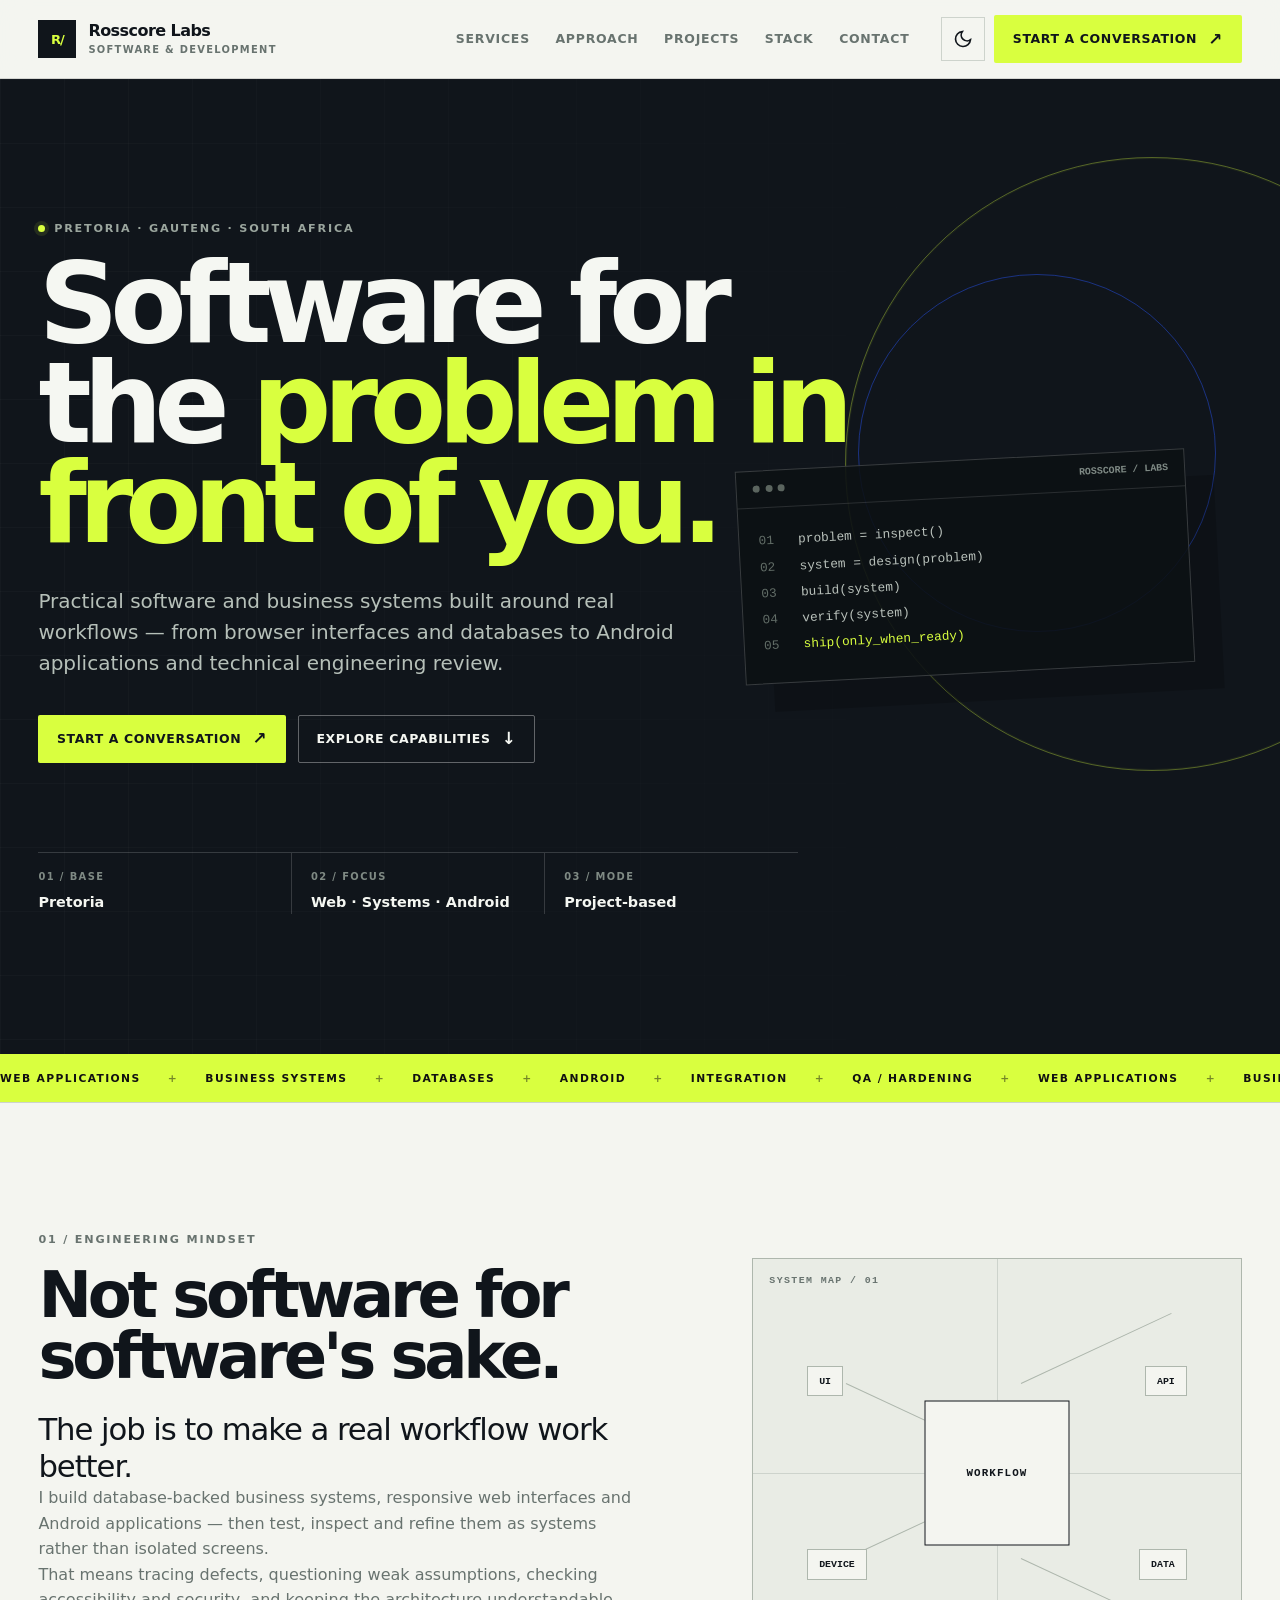
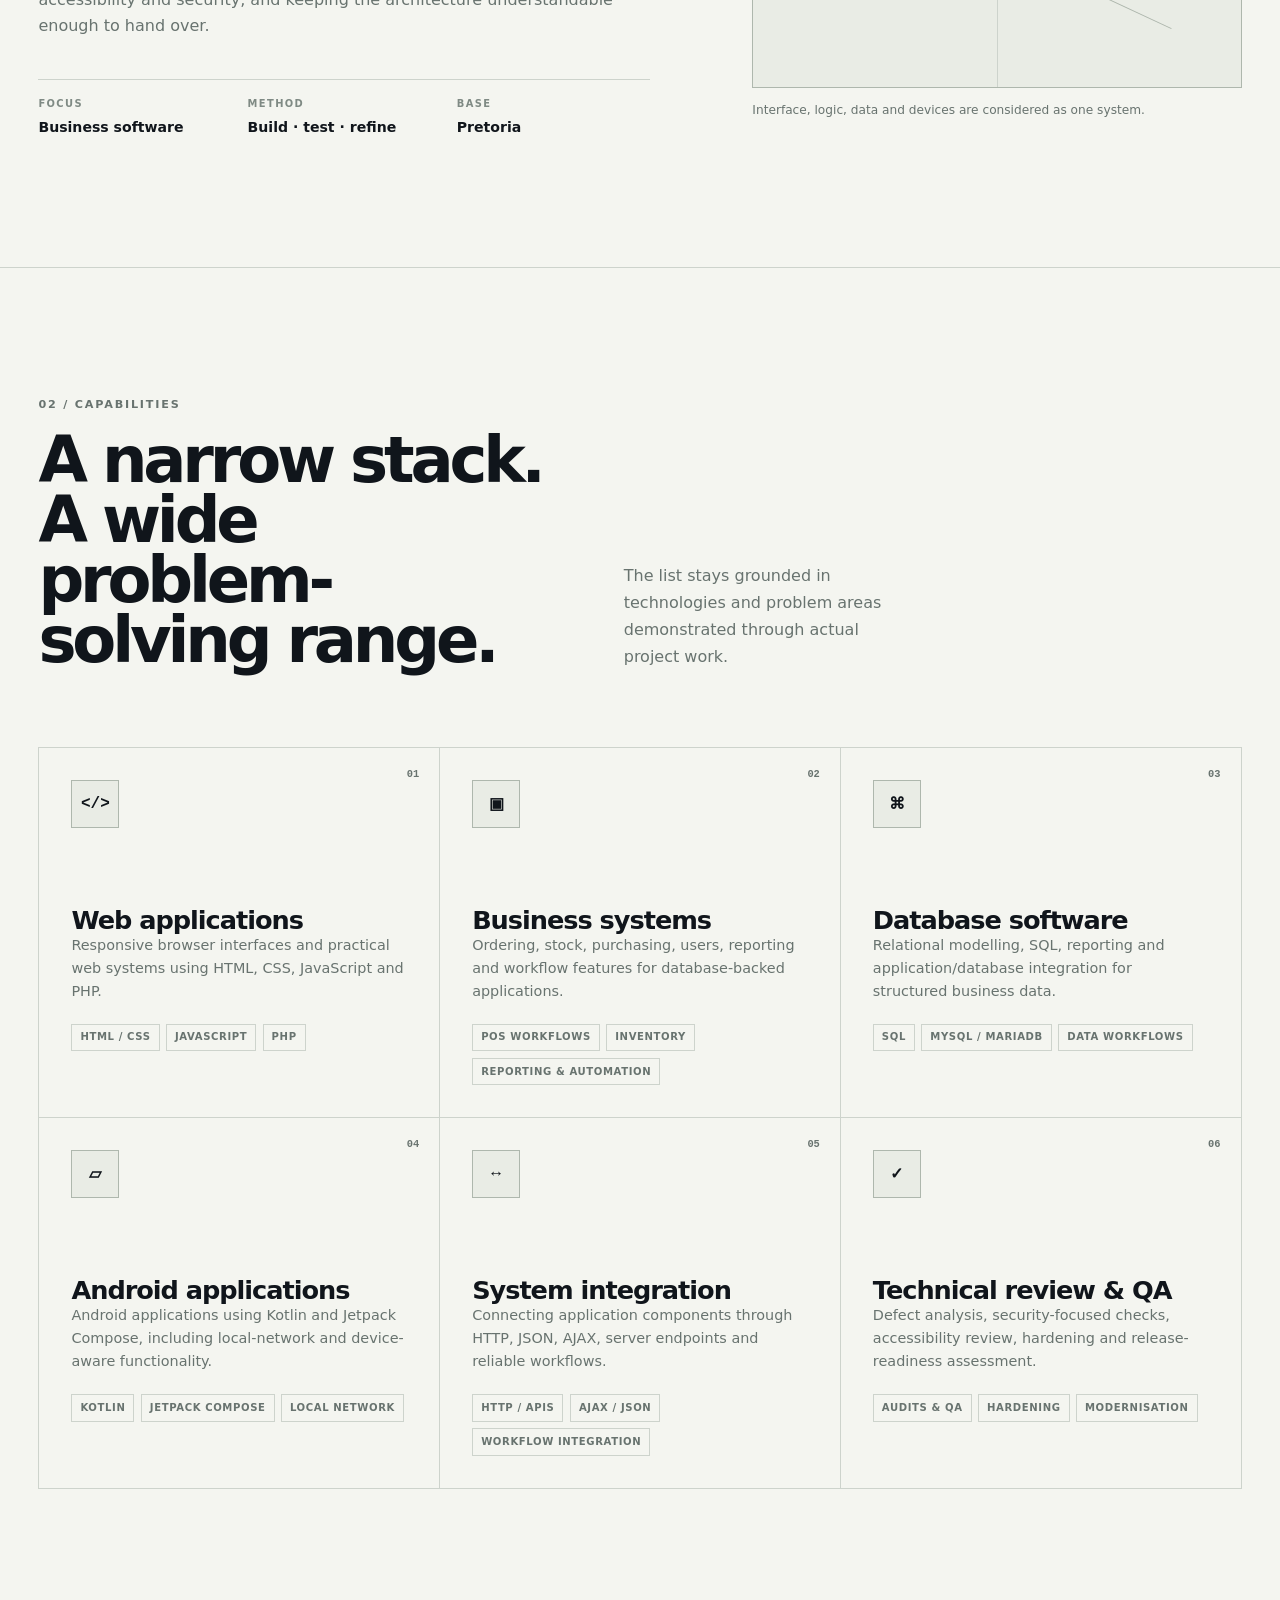
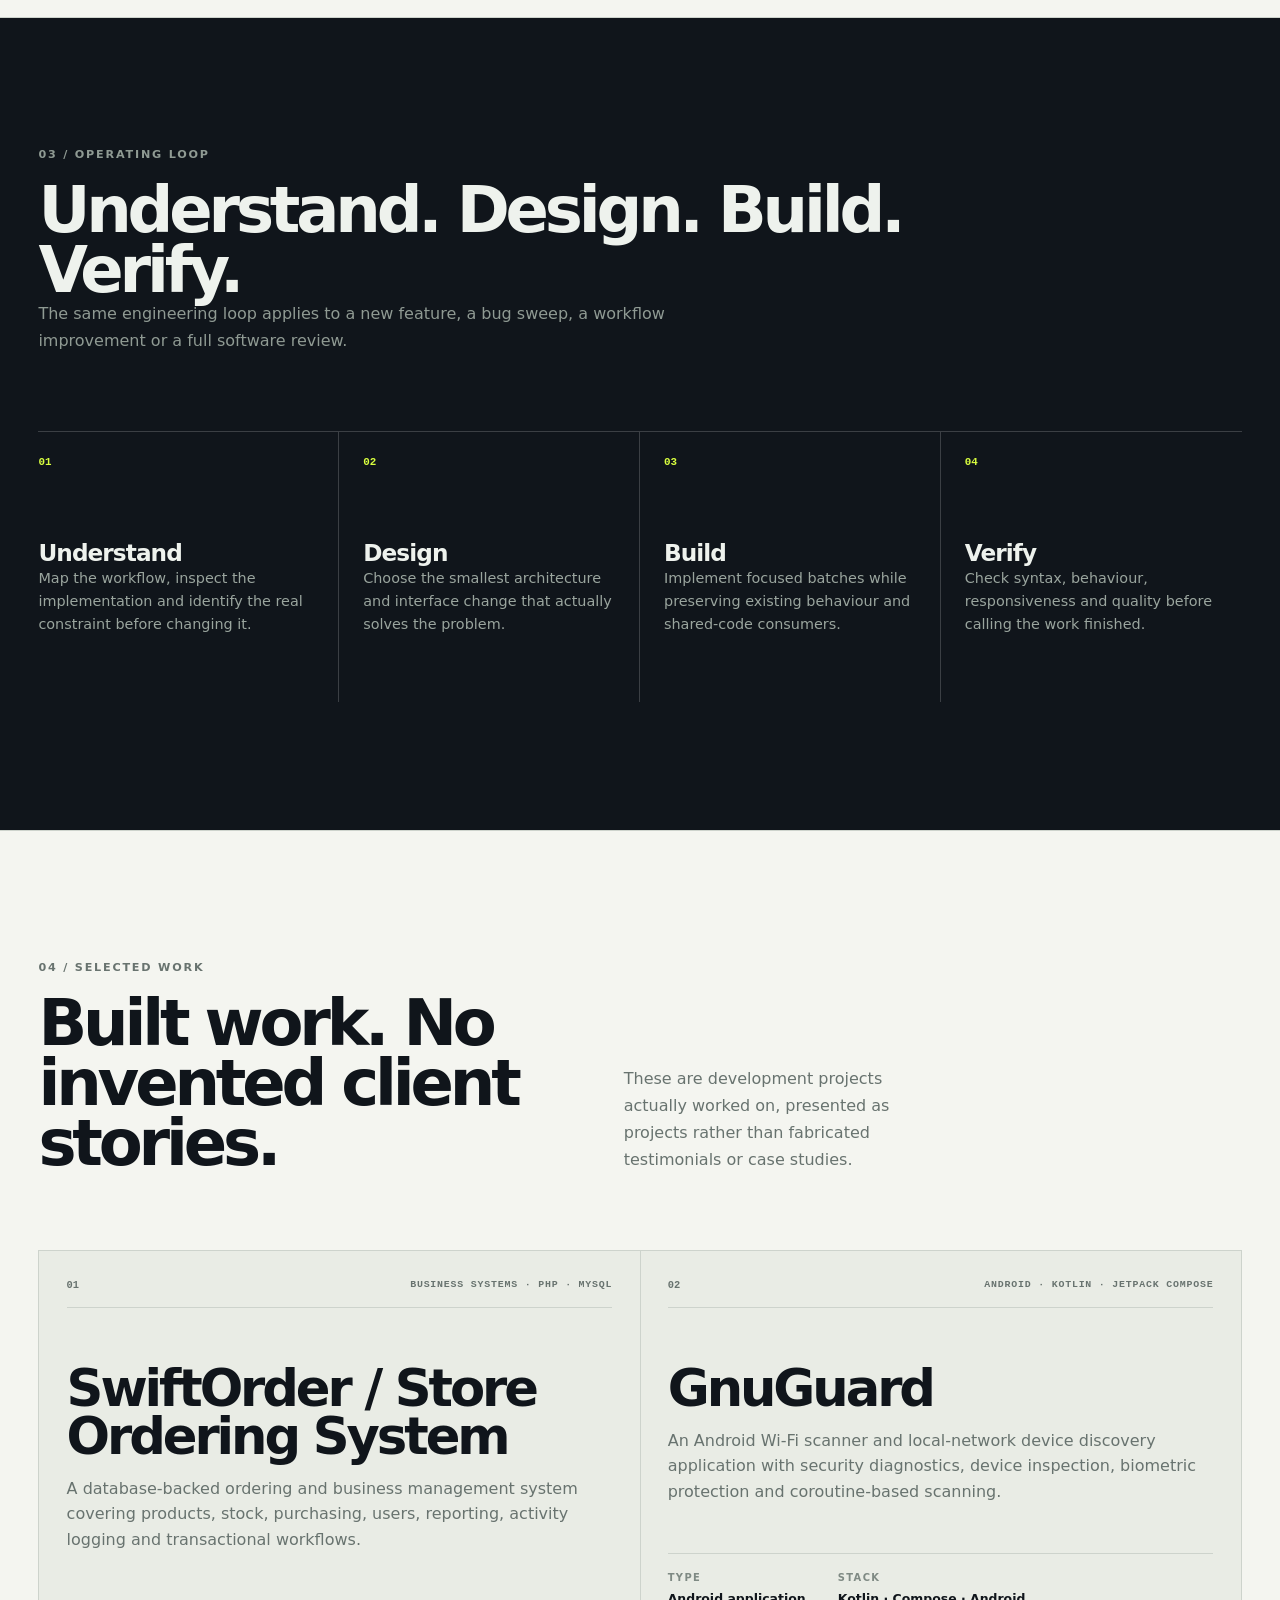
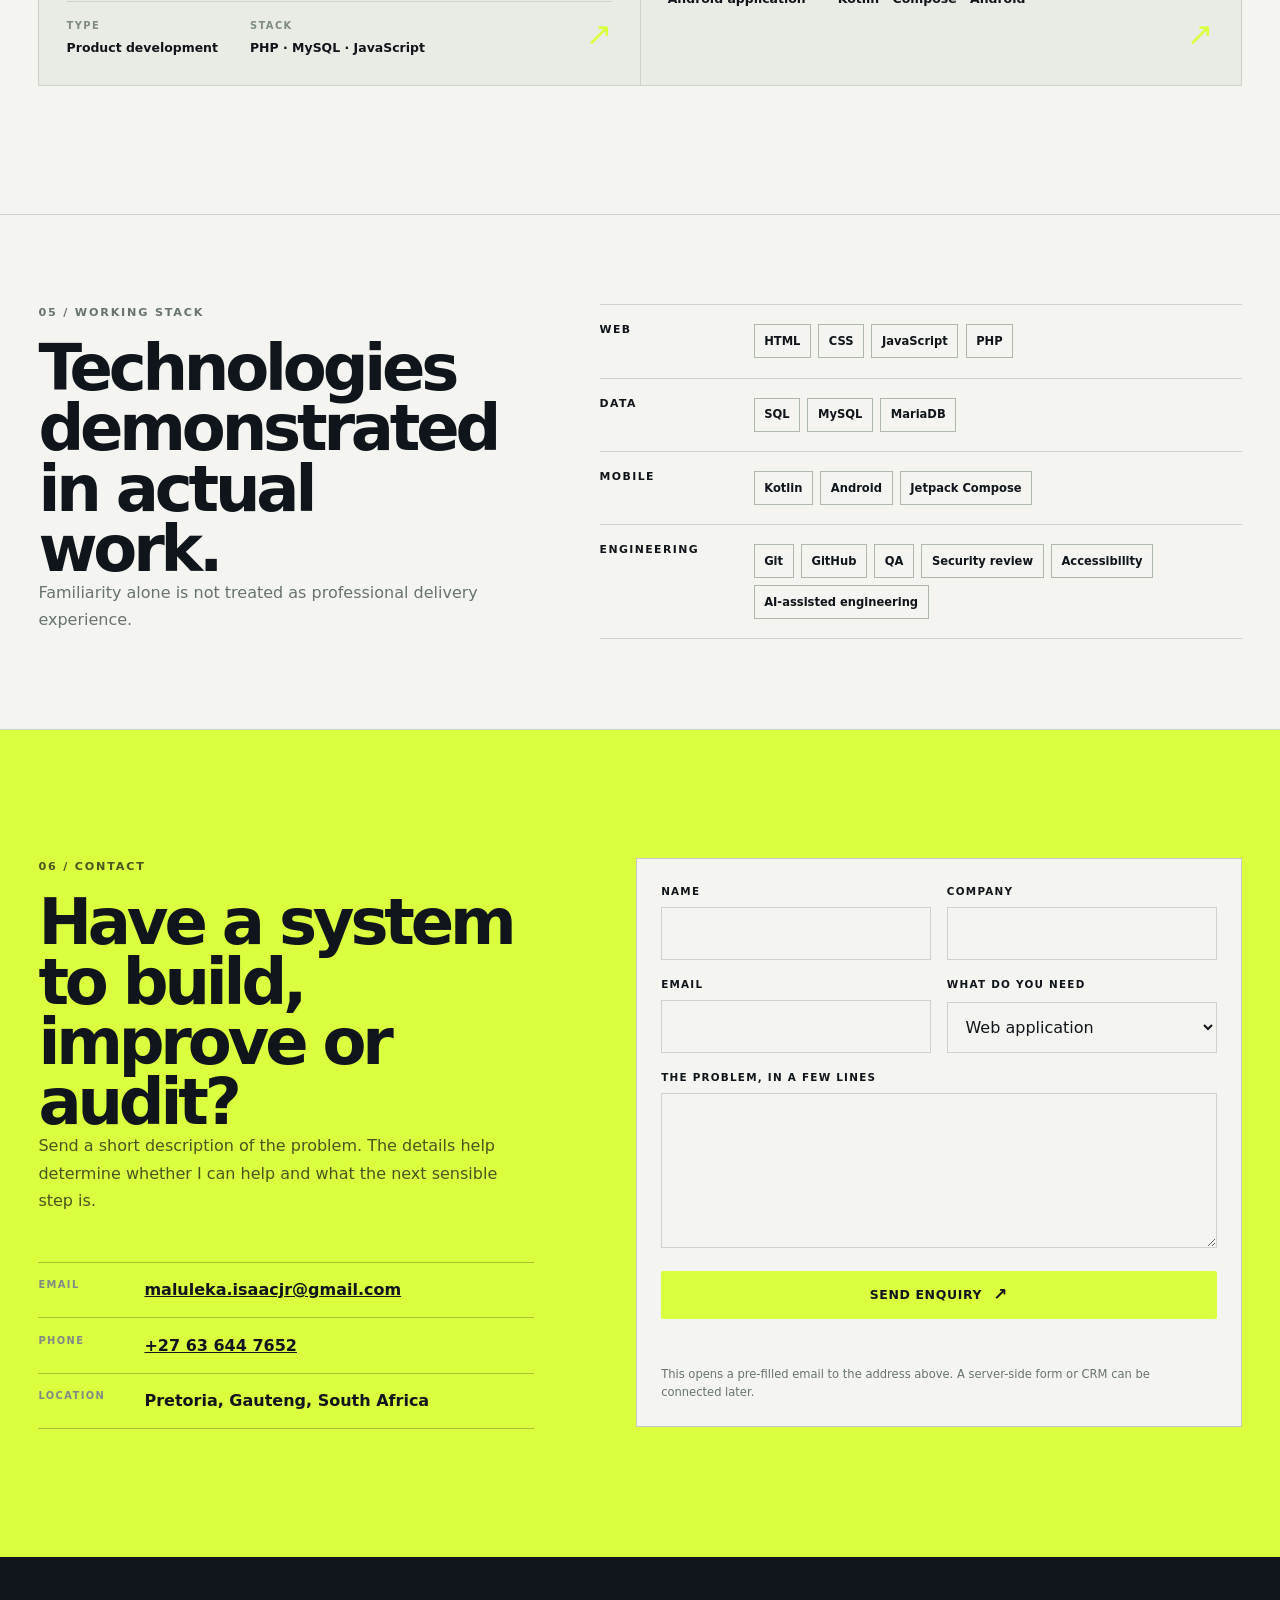
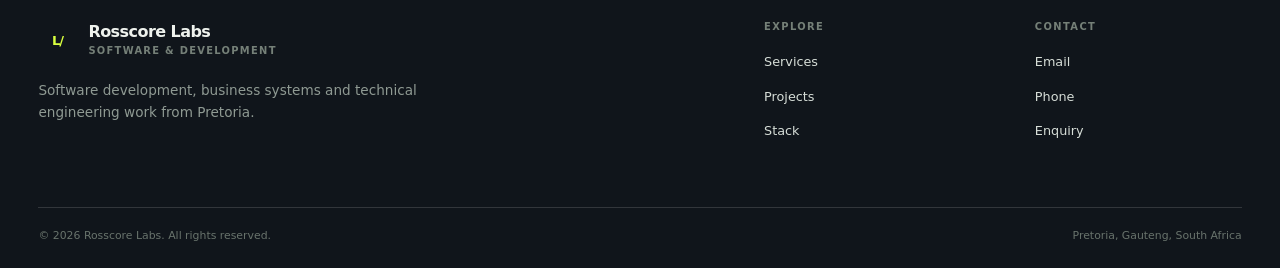
==== commit 4a5f7eef: "Rebrand site identity to Rosscore Labs" ====
--- a/index.html
+++ b/index.html
@@ -6,19 +6,19 @@
     <meta name="color-scheme" content="light dark" />
     <meta name="referrer" content="strict-origin-when-cross-origin" />
     <meta name="robots" content="index,follow" />
-    <meta name="theme-color" content="#10151b" />
-    <title>Leano ITC — Software Development &amp; Systems Engineering</title>
-    <meta name="description" content="Leano ITC is a Pretoria-based software development practice focused on web applications, business systems, databases, Android applications and technical software review." />
-    <link rel="canonical" href="https://leanoitc.co.za/" />
-    <meta property="og:title" content="Leano ITC — Software Development &amp; Systems Engineering" />
+    <meta name="theme-color" content="#1b2023" />
+    <title>Rosscore Labs — Software Development &amp; Systems Engineering</title>
+    <meta name="description" content="Rosscore Labs is a Pretoria-based software development practice focused on web applications, business systems, databases, Android applications and technical software review." />
+    <link rel="canonical" href="https:///" />
+    <meta property="og:title" content="Rosscore Labs — Software Development &amp; Systems Engineering" />
     <meta property="og:description" content="Web applications, business systems, database-backed software, Android development and technical engineering review." />
     <meta property="og:type" content="website" />
-    <meta property="og:url" content="https://leanoitc.co.za/" />
-    <meta property="og:site_name" content="Leano ITC" />
+    <meta property="og:url" content="https:///" />
+    <meta property="og:site_name" content="Rosscore Labs" />
     <meta name="twitter:card" content="summary_large_image" />
-    <meta name="twitter:title" content="Leano ITC — Software Development &amp; Systems Engineering" />
+    <meta name="twitter:title" content="Rosscore Labs — Software Development &amp; Systems Engineering" />
     <meta name="twitter:description" content="Web applications, business systems, database-backed software, Android development and technical engineering review." />
-    <link rel="icon" href="data:image/svg+xml,%3Csvg xmlns='http://www.w3.org/2000/svg' viewBox='0 0 32 32'%3E%3Crect width='32' height='32' rx='8' fill='%2311161d'/%3E%3Cpath d='M9 8v16h14' fill='none' stroke='%23d9ff3f' stroke-width='3'/%3E%3C/svg%3E" />
+    <link rel="icon" href="data:image/svg+xml,%3Csvg xmlns='http://www.w3.org/2000/svg' viewBox='0 0 32 32'%3E%3Crect width='32' height='32' rx='8' fill='%2311161d'/%3E%3Cpath d='M9 8v16h14' fill='none' stroke='%23a9b58a' stroke-width='3'/%3E%3C/svg%3E" />
     <!-- Dependency policy: no remote fonts, icon packages, frameworks, CDNs or runtime libraries. -->
     <link rel="stylesheet" href="./base.css" />
     <link rel="stylesheet" href="./style.css" />
@@ -28,7 +28,7 @@
       {
         "@context": "https://schema.org",
         "@type": "ProfessionalService",
-        "name": "Leano ITC",
+        "name": "Rosscore Labs",
         "description": "Software development and systems engineering practice based in Pretoria, South Africa.",
         "areaServed": "South Africa",
         "address": { "@type": "PostalAddress", "addressLocality": "Pretoria", "addressRegion": "Gauteng", "addressCountry": "ZA" },
@@ -41,9 +41,9 @@
     <a class="skip" href="#main">Skip to content</a>
     <header class="header" id="site-header">
       <div class="shell header__inner">
-        <a class="brand" href="#top" aria-label="Leano ITC — home">
-          <span class="brand__mark" aria-hidden="true">L/</span>
-          <span class="brand__name">Leano ITC<span class="brand__sub">Software &amp; Development</span></span>
+        <a class="brand" href="#top" aria-label="Rosscore Labs — home">
+          <span class="brand__mark" aria-hidden="true">R/</span>
+          <span class="brand__name">Rosscore Labs<span class="brand__sub">Software &amp; Development</span></span>
         </a>
         <nav class="nav" aria-label="Primary"><a href="#services">Services</a><a href="#approach">Approach</a><a href="#work">Projects</a><a href="#stack">Stack</a><a href="#contact">Contact</a></nav>
         <div class="header__actions">
@@ -64,7 +64,7 @@
           <div class="hero__orb hero__orb--one"></div>
           <div class="hero__orb hero__orb--two"></div>
           <div class="hero__terminal">
-            <div class="terminal__bar"><span></span><span></span><span></span><b>LEANO / SYSTEMS</b></div>
+            <div class="terminal__bar"><span></span><span></span><span></span><b>ROSSCORE / LABS</b></div>
             <div class="terminal__body"><p><i>01</i> problem = inspect()</p><p><i>02</i> system = design(problem)</p><p><i>03</i> build(system)</p><p><i>04</i> verify(system)</p><p class="terminal__accent"><i>05</i> ship(only_when_ready)</p></div>
           </div>
         </div>
@@ -152,7 +152,7 @@
       </section>
     </main>
 
-    <footer class="footer"><div class="shell"><div class="footer__top"><div><a class="brand" href="#top" aria-label="Leano ITC — home"><span class="brand__mark" aria-hidden="true">L/</span><span class="brand__name">Leano ITC<span class="brand__sub">Software &amp; Development</span></span></a><p>Software development, business systems and technical engineering work from Pretoria.</p></div><div><h3 class="footer__label">Explore</h3><ul role="list"><li><a href="#services">Services</a></li><li><a href="#work">Projects</a></li><li><a href="#stack">Stack</a></li></ul></div><div><h3 class="footer__label">Contact</h3><ul role="list"><li><a href="mailto:maluleka.isaacjr@gmail.com">Email</a></li><li><a href="tel:+27636447652">Phone</a></li><li><a href="#contact">Enquiry</a></li></ul></div></div><div class="footer__bottom"><p>© <span id="year">2026</span> Leano ITC. All rights reserved.</p><p>Pretoria, Gauteng, South Africa</p></div></div></footer>
+    <footer class="footer"><div class="shell"><div class="footer__top"><div><a class="brand" href="#top" aria-label="Rosscore Labs — home"><span class="brand__mark" aria-hidden="true">L/</span><span class="brand__name">Rosscore Labs<span class="brand__sub">Software &amp; Development</span></span></a><p>Software development, business systems and technical engineering work from Pretoria.</p></div><div><h3 class="footer__label">Explore</h3><ul role="list"><li><a href="#services">Services</a></li><li><a href="#work">Projects</a></li><li><a href="#stack">Stack</a></li></ul></div><div><h3 class="footer__label">Contact</h3><ul role="list"><li><a href="mailto:maluleka.isaacjr@gmail.com">Email</a></li><li><a href="tel:+27636447652">Phone</a></li><li><a href="#contact">Enquiry</a></li></ul></div></div><div class="footer__bottom"><p>© <span id="year">2026</span> Rosscore Labs. All rights reserved.</p><p>Pretoria, Gauteng, South Africa</p></div></div></footer>
     <script src="./app.js" defer></script>
   </body>
 </html>
--- a/style.css
+++ b/style.css
@@ -84,11 +84,10 @@
 .nav a:hover, .nav a:focus-visible { color: var(--ink); }
 .header__actions { display: flex; align-items: center; gap: .55rem; }
 .icon-btn {
-  display: grid; place-items: center; width: 40px; height: 40px;
+  display: grid; place-items: center; width: 44px; height: 44px;
   border: 1px solid var(--line); background: transparent; color: var(--ink); cursor: pointer;
 }
 .icon-btn:hover { border-color: var(--ink); }
-[data-theme-toggle]::before { content: "◐"; font-size: 1.1rem; }
 .menu-btn { display: none; }
 .drawer { display: none; border-top: 1px solid var(--line); }
 .drawer__inner { display: grid; gap: .85rem; padding-block: 1.25rem 1.5rem; }
@@ -96,7 +95,7 @@
 
 .btn {
   display: inline-flex; align-items: center; justify-content: center; gap: .7rem;
-  min-height: 46px; padding: .75rem 1.1rem; border: 1px solid transparent;
+  min-height: 48px; padding: .75rem 1.1rem; border: 1px solid transparent;
   border-radius: var(--radius); text-decoration: none; font-size: .78rem; font-weight: 850;
   letter-spacing: .05em; text-transform: uppercase; cursor: pointer; transition: transform .18s ease, background-color .18s ease, border-color .18s ease;
 }
@@ -281,7 +280,7 @@
   .hero__inner { padding-block: 5rem 4rem; }
   .hero h1 { font-size: clamp(3.15rem, 15vw, 6rem); }
   .hero__visual { opacity: .75; }
-  .hero__terminal { width: 500px; right: -260px; top: 35%; }
+  .hero__terminal { display: none; }
   .hero__meta { grid-template-columns: 1fr; }
   .hero__meta div, .hero__meta div + div { padding: .8rem 0; border-right: 0; border-bottom: 1px solid rgba(255,255,255,.16); }
   .hero__meta div:last-child { border-bottom: 0; }
--- a/quality.css
+++ b/quality.css
@@ -7,6 +7,12 @@
 button, input, select, textarea { font: inherit; }
 .field input, .field textarea, .field select { font-size: max(1rem, var(--text-sm, .875rem)); }
 :where(a, button, input, select, textarea):focus-visible { outline: 3px solid var(--signal, #d9ff3f); outline-offset: 3px; }
+:where(.icon-btn, .menu-btn, .btn) { min-width: 44px; }
+:where(.nav a, .drawer a, .footer a) { text-underline-offset: .2em; }
+@media (prefers-reduced-motion: no-preference) {
+  :where(.nav a, .drawer a, .footer a, .btn, .icon-btn):focus-visible { transition: none; }
+}
+
 .field input[aria-invalid="true"], .field textarea[aria-invalid="true"], .field select[aria-invalid="true"] {
   border-color: #b42318;
   box-shadow: 0 0 0 3px rgba(180, 35, 24, .12);
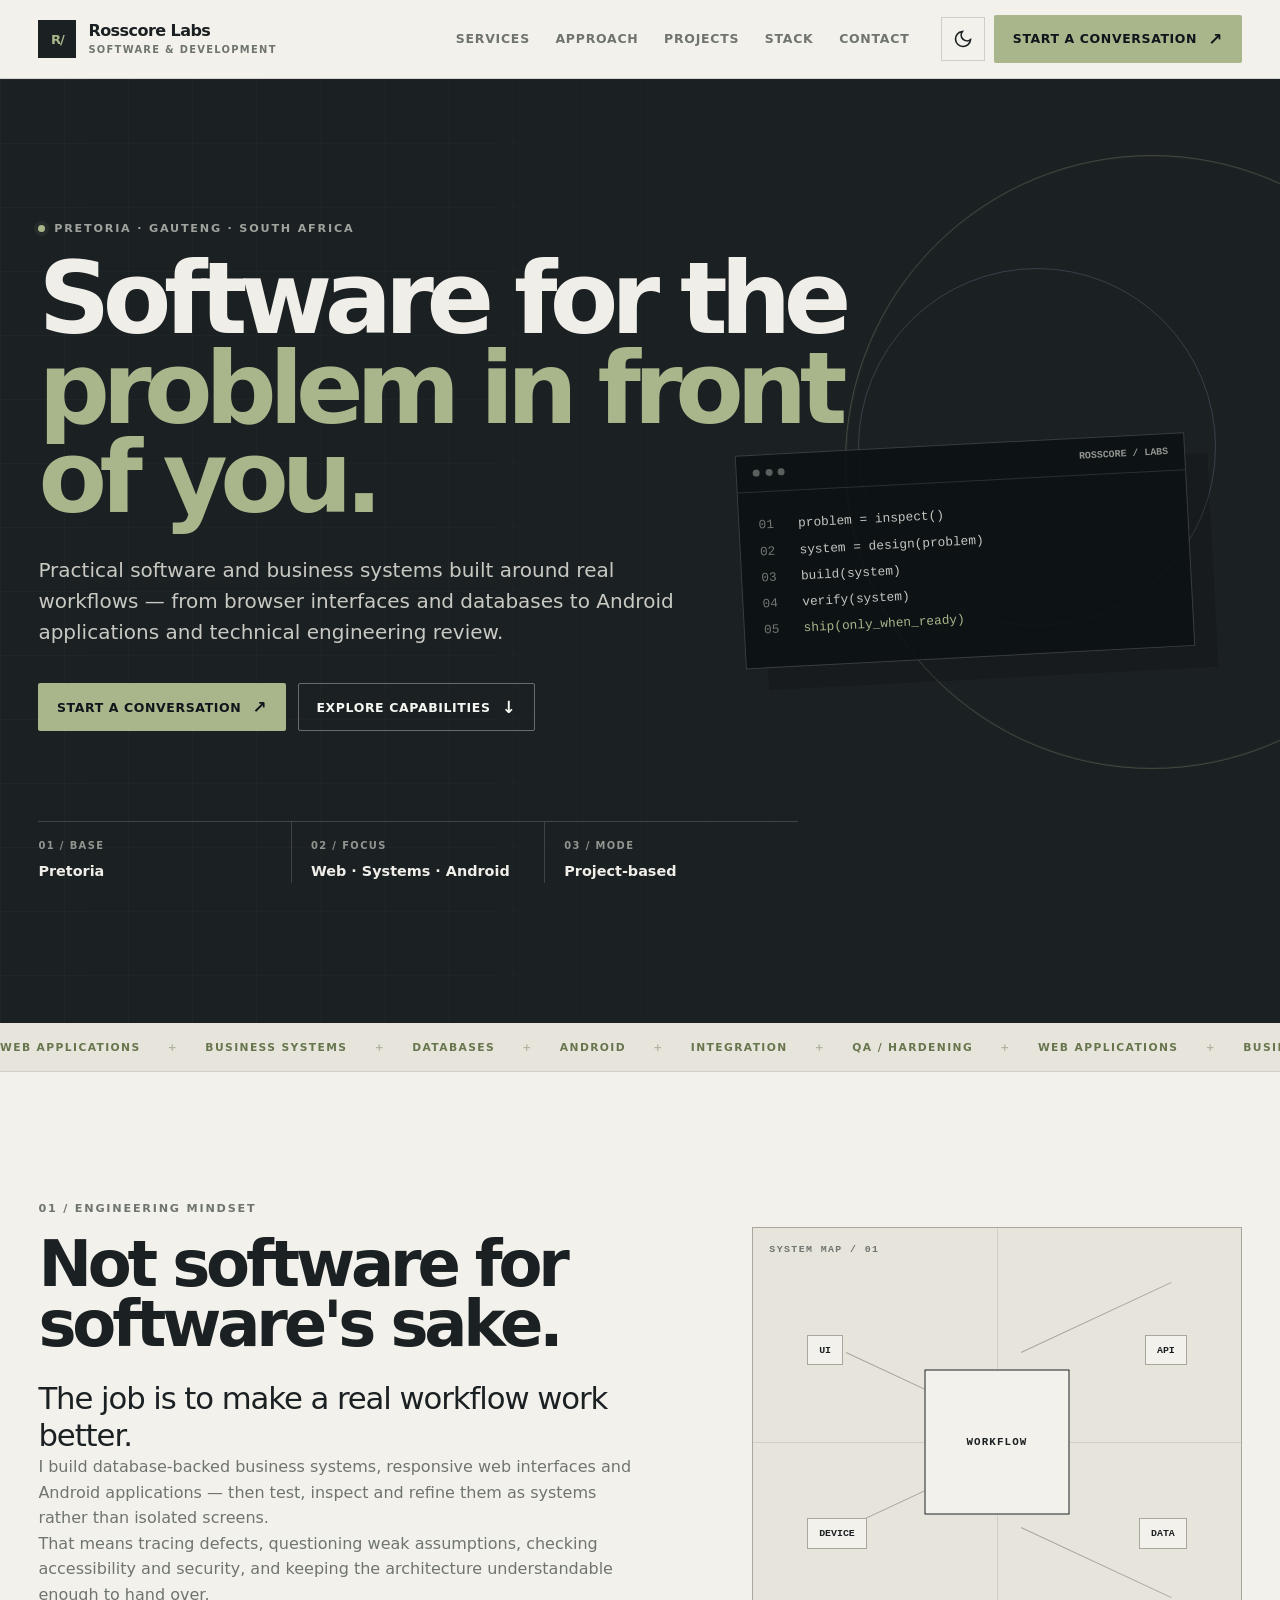
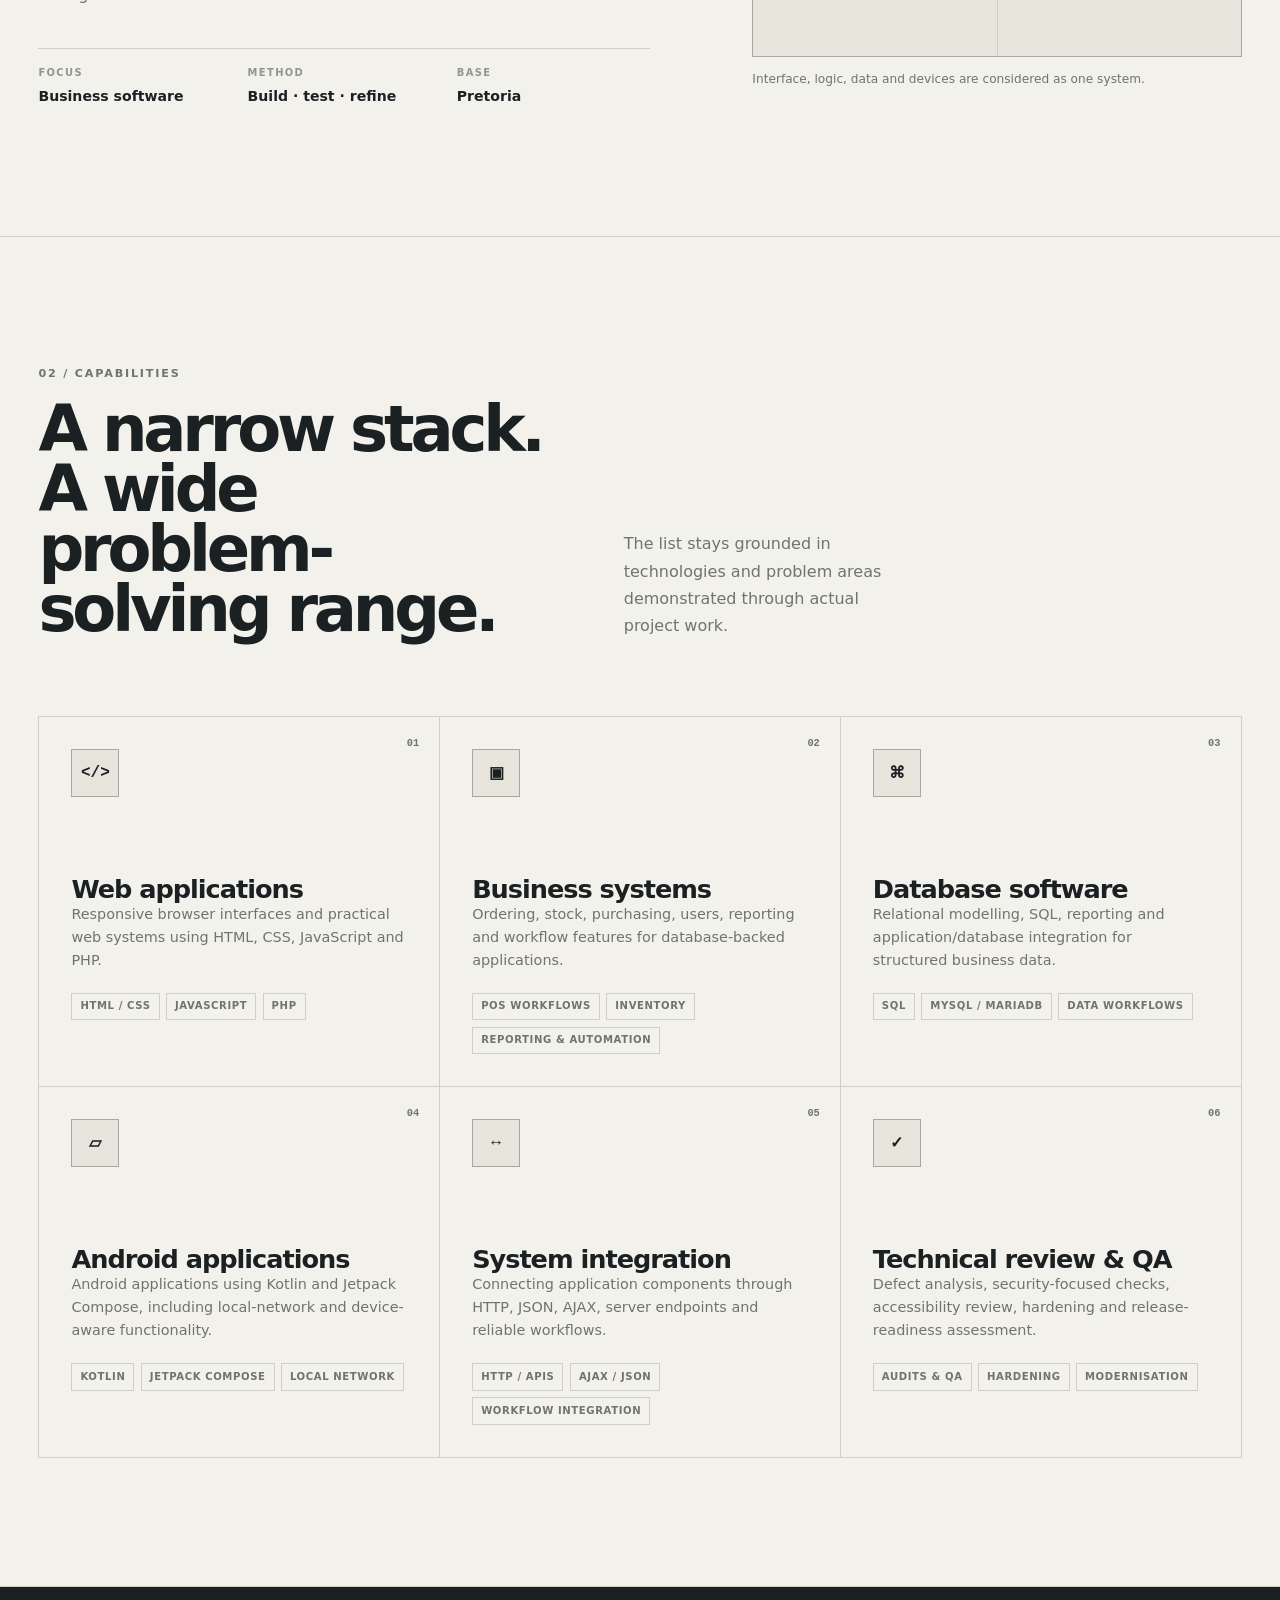
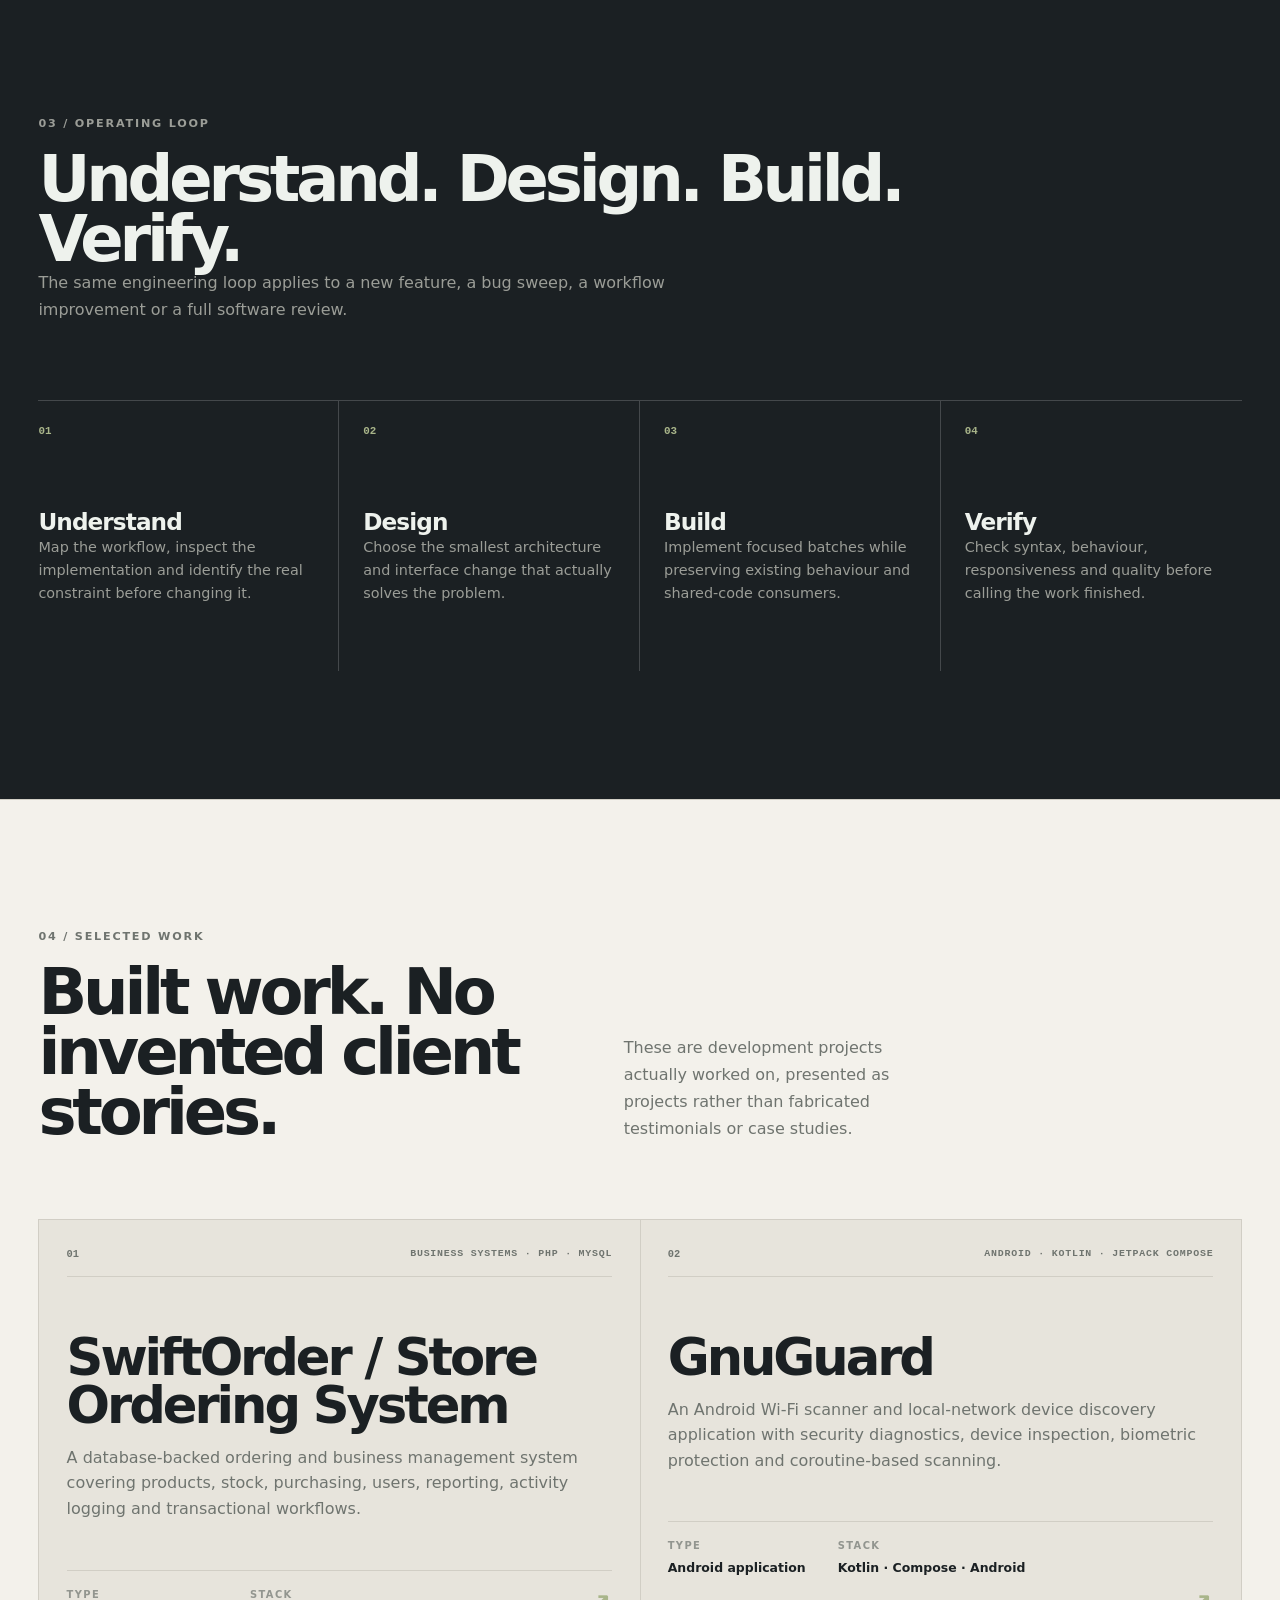
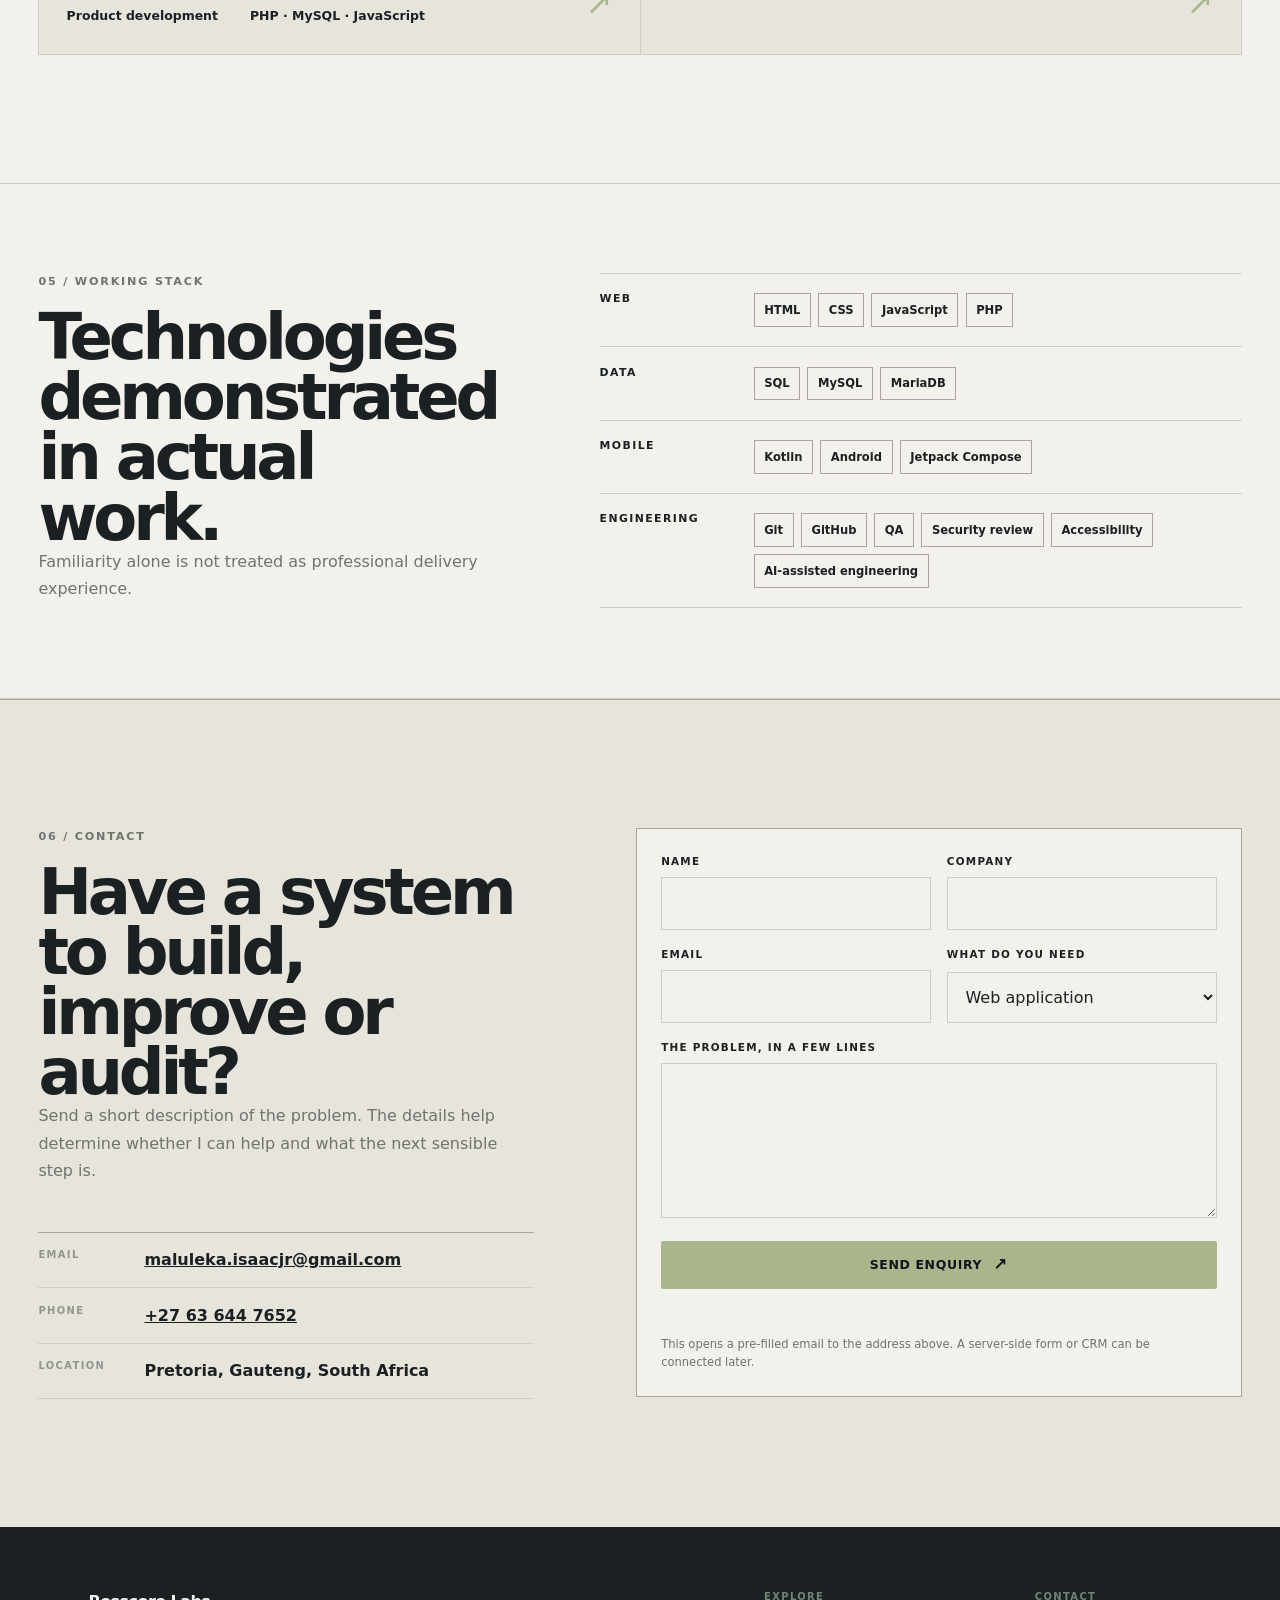
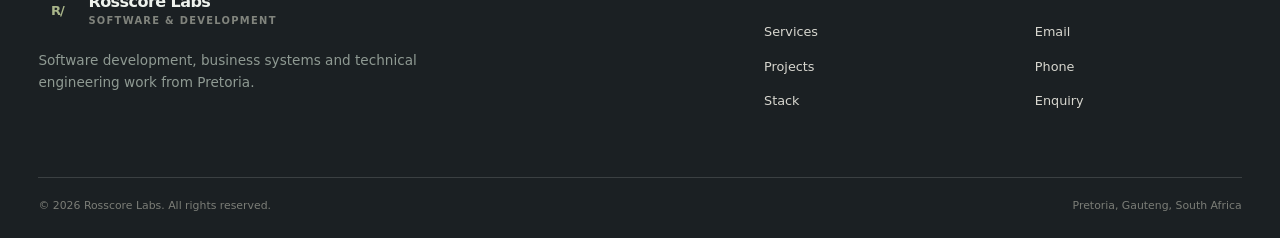
==== commit 7d6d5f29: "Jodie: finish Rosscore Labs visual identity cleanup" ====
--- a/index.html
+++ b/index.html
@@ -9,12 +9,10 @@
     <meta name="theme-color" content="#1b2023" />
     <title>Rosscore Labs — Software Development &amp; Systems Engineering</title>
     <meta name="description" content="Rosscore Labs is a Pretoria-based software development practice focused on web applications, business systems, databases, Android applications and technical software review." />
-    <link rel="canonical" href="https:///" />
-    <meta property="og:title" content="Rosscore Labs — Software Development &amp; Systems Engineering" />
+        <meta property="og:title" content="Rosscore Labs — Software Development &amp; Systems Engineering" />
     <meta property="og:description" content="Web applications, business systems, database-backed software, Android development and technical engineering review." />
     <meta property="og:type" content="website" />
-    <meta property="og:url" content="https:///" />
-    <meta property="og:site_name" content="Rosscore Labs" />
+        <meta property="og:site_name" content="Rosscore Labs" />
     <meta name="twitter:card" content="summary_large_image" />
     <meta name="twitter:title" content="Rosscore Labs — Software Development &amp; Systems Engineering" />
     <meta name="twitter:description" content="Web applications, business systems, database-backed software, Android development and technical engineering review." />
@@ -152,7 +150,7 @@
       </section>
     </main>
 
-    <footer class="footer"><div class="shell"><div class="footer__top"><div><a class="brand" href="#top" aria-label="Rosscore Labs — home"><span class="brand__mark" aria-hidden="true">L/</span><span class="brand__name">Rosscore Labs<span class="brand__sub">Software &amp; Development</span></span></a><p>Software development, business systems and technical engineering work from Pretoria.</p></div><div><h3 class="footer__label">Explore</h3><ul role="list"><li><a href="#services">Services</a></li><li><a href="#work">Projects</a></li><li><a href="#stack">Stack</a></li></ul></div><div><h3 class="footer__label">Contact</h3><ul role="list"><li><a href="mailto:maluleka.isaacjr@gmail.com">Email</a></li><li><a href="tel:+27636447652">Phone</a></li><li><a href="#contact">Enquiry</a></li></ul></div></div><div class="footer__bottom"><p>© <span id="year">2026</span> Rosscore Labs. All rights reserved.</p><p>Pretoria, Gauteng, South Africa</p></div></div></footer>
+    <footer class="footer"><div class="shell"><div class="footer__top"><div><a class="brand" href="#top" aria-label="Rosscore Labs — home"><span class="brand__mark" aria-hidden="true">R/</span><span class="brand__name">Rosscore Labs<span class="brand__sub">Software &amp; Development</span></span></a><p>Software development, business systems and technical engineering work from Pretoria.</p></div><div><h3 class="footer__label">Explore</h3><ul role="list"><li><a href="#services">Services</a></li><li><a href="#work">Projects</a></li><li><a href="#stack">Stack</a></li></ul></div><div><h3 class="footer__label">Contact</h3><ul role="list"><li><a href="mailto:maluleka.isaacjr@gmail.com">Email</a></li><li><a href="tel:+27636447652">Phone</a></li><li><a href="#contact">Enquiry</a></li></ul></div></div><div class="footer__bottom"><p>© <span id="year">2026</span> Rosscore Labs. All rights reserved.</p><p>Pretoria, Gauteng, South Africa</p></div></div></footer>
     <script src="./app.js" defer></script>
   </body>
 </html>
--- a/base.css
+++ b/base.css
@@ -9,7 +9,7 @@
 
 html {
   scroll-behavior: smooth;
-  scroll-padding-top: var(--space-20);
+  scroll-padding-top: 6rem;
 }
 
 html[data-theme='light'] {
@@ -23,10 +23,10 @@
 body {
   min-height: 100vh;
   line-height: 1.6;
-  font-family: var(--font-body, sans-serif);
-  font-size: var(--text-base);
-  color: var(--color-text);
-  background-color: var(--color-bg);
+  font-family: Inter, ui-sans-serif, system-ui, -apple-system, BlinkMacSystemFont, "Segoe UI", sans-serif;
+  font-size: 16px;
+  color: var(--ink, #1b2023);
+  background-color: var(--paper, #f3f1eb);
   overflow-x: hidden;
 }
 
@@ -98,14 +98,14 @@
 }
 
 ::selection {
-  background: rgba(85, 52, 155, 0.25);
+  background: rgba(169, 181, 138, 0.28);
   color: var(--color-text);
 }
 
 :focus-visible {
-  outline: 2px solid var(--color-primary);
+  outline: 2px solid var(--signal, #a9b58a);
   outline-offset: 3px;
-  border-radius: var(--radius-sm);
+  border-radius: 2px;
 }
 
 @media (prefers-reduced-motion: reduce) {
--- a/style.css
+++ b/style.css
@@ -1,15 +1,15 @@
-/* Leano ITC visual system — dependency-free, project-owned CSS. */
+/* Rosscore Labs visual system — dependency-free, project-owned CSS. */
 :root {
-  --ink: #10151b;
-  --ink-soft: #27313a;
-  --paper: #f4f5f0;
-  --paper-2: #e9ece5;
-  --line: #cdd3cc;
-  --line-strong: #aeb7ad;
-  --signal: #d9ff3f;
-  --signal-dark: #9dbd00;
-  --blue: #2857ff;
-  --muted: #68736f;
+  --ink: #1b2023;
+  --ink-soft: #343b3d;
+  --paper: #f3f1eb;
+  --paper-2: #e7e4dc;
+  --line: #d1cec5;
+  --line-strong: #aaa69d;
+  --signal: #a9b58a;
+  --signal-dark: #68764e;
+  --blue: #65758a;
+  --muted: #6f746f;
   --white: #ffffff;
   --radius: 2px;
   --shell: 1240px;
@@ -28,20 +28,20 @@
   --text-sm: .875rem;
   --text-md: 1rem;
   --text-lg: clamp(1.15rem, 1.7vw, 1.45rem);
-  --display: clamp(3.5rem, 8.7vw, 8.8rem);
+  --display: clamp(3.35rem, 7.8vw, 7.6rem);
   --h2: clamp(2.35rem, 5vw, 5.4rem);
   --h3: clamp(1.3rem, 2vw, 1.85rem);
 }
 
 [data-theme='dark'] {
-  --ink: #eef2ed;
-  --ink-soft: #c3cbc4;
-  --paper: #10151b;
-  --paper-2: #171e24;
-  --line: #303a40;
-  --line-strong: #465159;
-  --muted: #8e9992;
-  --white: #0d1115;
+  --ink: #ecebe5;
+  --ink-soft: #c7c8c2;
+  --paper: #1b2023;
+  --paper-2: #242a2d;
+  --line: #3a4143;
+  --line-strong: #505759;
+  --muted: #969994;
+  --white: #15191b;
 }
 
 * { box-sizing: border-box; }
@@ -60,7 +60,7 @@
 button, input, select, textarea { font: inherit; }
 
 .shell { width: min(var(--shell), calc(100% - (var(--gutter) * 2))); margin-inline: auto; }
-.skip { position: fixed; left: 1rem; top: 1rem; z-index: 1000; padding: .7rem 1rem; background: var(--signal); color: #111; transform: translateY(-180%); }
+.skip { position: fixed; left: 1rem; top: 1rem; z-index: 1000; padding: .7rem 1rem; background: var(--signal); color: #1b2023; transform: translateY(-180%); }
 .skip:focus { transform: translateY(0); }
 
 .header {
@@ -102,14 +102,14 @@
 .btn span { font-size: 1.05rem; line-height: 1; }
 .btn:hover { transform: translateY(-2px); }
 .btn--primary { background: var(--signal); color: #10151b; }
-.btn--primary:hover { background: #e5ff75; }
+.btn--primary:hover { background: #b7c29a; }
 .btn--outline { border-color: currentColor; color: var(--ink); background: transparent; }
 .btn--outline:hover { background: var(--ink); color: var(--paper); }
 
 .hero {
   position: relative; min-height: min(900px, calc(100vh - 78px));
   display: flex; align-items: center; overflow: hidden;
-  background: var(--ink); color: #f5f7f2;
+  background: var(--ink); color: #f0eee8;
 }
 .hero__visual { position: absolute; inset: 0; overflow: hidden; }
 .hero__grid {
@@ -119,30 +119,30 @@
   background-size: 64px 64px;
   mask-image: linear-gradient(to right, #000 0%, transparent 82%);
 }
-.hero__orb { position: absolute; border: 1px solid rgba(217,255,63,.35); border-radius: 50%; }
-.hero__orb--one { width: 48vw; height: 48vw; min-width: 420px; min-height: 420px; right: -14vw; top: 8%; box-shadow: 0 0 0 1px rgba(217,255,63,.06) inset; }
-.hero__orb--two { width: 28vw; height: 28vw; min-width: 260px; min-height: 260px; right: 5vw; top: 20%; border-color: rgba(40,87,255,.45); }
+.hero__orb { position: absolute; border: 1px solid rgba(169,181,138,.28); border-radius: 50%; }
+.hero__orb--one { width: 48vw; height: 48vw; min-width: 420px; min-height: 420px; right: -14vw; top: 8%; box-shadow: 0 0 0 1px rgba(169,181,138,.05) inset; }
+.hero__orb--two { width: 28vw; height: 28vw; min-width: 260px; min-height: 260px; right: 5vw; top: 20%; border-color: rgba(101,117,138,.38); }
 .hero__terminal {
   position: absolute; right: clamp(1rem, 7vw, 9rem); top: 50%; width: min(450px, 42vw);
   transform: translateY(-50%) rotate(-3deg); border: 1px solid rgba(255,255,255,.18);
-  background: rgba(12,16,20,.88); box-shadow: 28px 28px 0 rgba(0,0,0,.18);
-}
-.terminal__bar { display: flex; align-items: center; gap: .35rem; padding: .8rem 1rem; border-bottom: 1px solid rgba(255,255,255,.12); color: #7f8a85; font: 700 .62rem/1 ui-monospace, SFMono-Regular, Consolas, monospace; }
-.terminal__bar span { width: 7px; height: 7px; border-radius: 50%; background: #5b655f; }
+  background: rgba(12,16,20,.88); box-shadow: 22px 22px 0 rgba(0,0,0,.16);
+}
+.terminal__bar { display: flex; align-items: center; gap: .35rem; padding: .8rem 1rem; border-bottom: 1px solid rgba(255,255,255,.12); color: #92958f; font: 700 .62rem/1 ui-monospace, SFMono-Regular, Consolas, monospace; }
+.terminal__bar span { width: 7px; height: 7px; border-radius: 50%; background: #59605d; }
 .terminal__bar b { margin-left: auto; font-weight: 700; }
-.terminal__body { padding: 1.3rem 1.2rem 1.5rem; font: 500 clamp(.72rem, 1vw, .9rem)/2.05 ui-monospace, SFMono-Regular, Consolas, monospace; color: #b9c1bb; }
+.terminal__body { padding: 1.3rem 1.2rem 1.5rem; font: 500 clamp(.72rem, 1vw, .9rem)/2.05 ui-monospace, SFMono-Regular, Consolas, monospace; color: #c4c6c0; }
 .terminal__body p { margin: 0; }
-.terminal__body i { display: inline-block; width: 2rem; color: #626d67; font-style: normal; }
+.terminal__body i { display: inline-block; width: 2rem; color: #727772; font-style: normal; }
 .terminal__accent { color: var(--signal); }
 
 .hero .shell { position: relative; z-index: 2; }
 .hero__inner { width: min(820px, 72%); padding-block: clamp(5rem, 11vw, 10rem); }
 .eyebrow { margin: 0 0 1rem; color: var(--muted); font-size: .7rem; font-weight: 850; letter-spacing: .16em; text-transform: uppercase; }
-.hero .eyebrow { color: #9ba69e; }
-.eyebrow__dot { display: inline-block; width: 7px; height: 7px; margin-right: .55rem; border-radius: 50%; background: var(--signal); box-shadow: 0 0 0 4px rgba(217,255,63,.1); }
+.hero .eyebrow { color: #a0a39d; }
+.eyebrow__dot { display: inline-block; width: 7px; height: 7px; margin-right: .55rem; border-radius: 50%; background: var(--signal); box-shadow: 0 0 0 4px rgba(169,181,138,.08); }
 .hero h1 { max-width: 900px; margin: 0; font-size: var(--display); line-height: .9; letter-spacing: -.075em; font-weight: 850; }
 .hero h1 em { color: var(--signal); font-style: normal; }
-.hero__lede { max-width: 680px; margin: 2rem 0 0; color: #b6c0b9; font-size: clamp(1rem, 1.6vw, 1.25rem); line-height: 1.55; }
+.hero__lede { max-width: 680px; margin: 2rem 0 0; color: #c8c9c2; font-size: clamp(1rem, 1.6vw, 1.25rem); line-height: 1.55; }
 .hero__actions { display: flex; flex-wrap: wrap; gap: .75rem; margin-top: 2.2rem; }
 .hero .btn--outline { border-color: rgba(255,255,255,.34); color: #f5f7f2; }
 .hero .btn--outline:hover { background: #f5f7f2; color: var(--ink); }
@@ -150,12 +150,12 @@
 .hero__meta div { padding: 1rem 1.2rem 0 0; border-right: 1px solid rgba(255,255,255,.16); }
 .hero__meta div + div { padding-left: 1.2rem; }
 .hero__meta div:last-child { border-right: 0; }
-.hero__meta dt, .details dt, .stat-list dt, .work-item dt { color: #7f8a84; font-size: .62rem; font-weight: 850; letter-spacing: .14em; text-transform: uppercase; }
+.hero__meta dt, .details dt, .stat-list dt, .work-item dt { color: #92958f; font-size: .62rem; font-weight: 850; letter-spacing: .14em; text-transform: uppercase; }
 .hero__meta dd { margin: .35rem 0 0; font-weight: 700; font-size: .9rem; }
 
-.signal-strip { overflow: hidden; border-bottom: 1px solid var(--line); background: var(--signal); color: #111; }
+.signal-strip { overflow: hidden; border-bottom: 1px solid var(--line); background: var(--paper-2); color: var(--signal-dark); }
 .signal-strip__track { display: flex; align-items: center; width: max-content; gap: 1.7rem; min-height: 48px; animation: ticker 34s linear infinite; font-size: .67rem; font-weight: 900; letter-spacing: .13em; }
-.signal-strip__track b { opacity: .5; }
+.signal-strip__track b { opacity: .42; }
 @keyframes ticker { to { transform: translateX(-50%); } }
 
 .section { padding-block: var(--section-y); border-bottom: 1px solid var(--line); }
@@ -193,14 +193,14 @@
 .card li { padding: .3rem .5rem; border: 1px solid var(--line); color: var(--muted); font-size: .63rem; font-weight: 800; text-transform: uppercase; letter-spacing: .06em; }
 
 .approach { background: var(--ink); color: #eef2ed; }
-.approach .eyebrow, .approach .section-lede { color: #8f9a93; }
+.approach .eyebrow, .approach .section-lede { color: #9b9d97; }
 .steps { display: grid; grid-template-columns: repeat(4, 1fr); border-top: 1px solid rgba(255,255,255,.18); }
 .step { min-height: 270px; padding: 1.5rem 1.5rem 0 0; border-right: 1px solid rgba(255,255,255,.18); }
 .step + .step { padding-left: 1.5rem; }
 .step:last-child { border-right: 0; }
 .step__num { margin: 0 0 4.5rem; color: var(--signal); font: 800 .68rem ui-monospace, monospace; }
 .step h3 { margin: 0; font-size: 1.45rem; letter-spacing: -.04em; }
-.step p:last-child { color: #9aa59e; font-size: .9rem; }
+.step p:last-child { color: #9b9d97; font-size: .9rem; }
 
 .work-grid { display: grid; grid-template-columns: repeat(2, 1fr); border-top: 1px solid var(--line); border-left: 1px solid var(--line); }
 .work-item { position: relative; min-height: 420px; padding: 1.7rem; border-right: 1px solid var(--line); border-bottom: 1px solid var(--line); background: var(--paper-2); }
@@ -224,13 +224,13 @@
 .chips { display: flex; flex-wrap: wrap; gap: .45rem; margin: 0; padding: 0; list-style: none; }
 .chips li { padding: .42rem .6rem; border: 1px solid var(--line-strong); font-size: .72rem; font-weight: 750; }
 
-.contact-section { background: var(--signal); color: #10151b; border-bottom: 0; }
+.contact-section { background: var(--paper-2); color: var(--ink); border-bottom: 0; border-top: 1px solid var(--line-strong); }
 .contact__wrap { display: grid; grid-template-columns: .9fr 1.1fr; gap: clamp(3rem, 8vw, 8rem); align-items: start; }
-.contact-section .eyebrow, .contact-section .section-lede { color: #49551d; }
-.details { margin-top: 3rem; border-top: 1px solid rgba(16,21,27,.25); }
-.detail { display: grid; grid-template-columns: 90px 1fr; gap: 1rem; padding: .9rem 0; border-bottom: 1px solid rgba(16,21,27,.25); }
+.contact-section .eyebrow, .contact-section .section-lede { color: var(--muted); }
+.details { margin-top: 3rem; border-top: 1px solid var(--line-strong); }
+.detail { display: grid; grid-template-columns: 90px 1fr; gap: 1rem; padding: .9rem 0; border-bottom: 1px solid var(--line); }
 .detail dd { margin: 0; font-weight: 750; overflow-wrap: anywhere; }
-.form { padding: 1.5rem; background: var(--paper); color: var(--ink); border: 1px solid rgba(16,21,27,.2); }
+.form { padding: 1.5rem; background: var(--paper); color: var(--ink); border: 1px solid var(--line-strong); }
 .form__row { display: grid; grid-template-columns: 1fr 1fr; gap: 1rem; }
 .field { display: grid; gap: .45rem; margin-bottom: 1rem; }
 .field label { font-size: .65rem; font-weight: 850; letter-spacing: .12em; text-transform: uppercase; }
@@ -244,13 +244,13 @@
 .footer { padding-block: 4rem 1.5rem; background: var(--ink); color: #eef2ed; }
 .footer__top { display: grid; grid-template-columns: 1.6fr .5fr .5fr; gap: 4rem; padding-bottom: 4rem; }
 .footer__top > div:first-child > p { max-width: 400px; margin: 1.3rem 0 0; color: #8f9a93; font-size: .85rem; }
-.footer .brand__sub { color: #758078; }
+.footer .brand__sub { color: #81847d; }
 .footer__label { margin: 0 0 1rem; color: #758078; font-size: .62rem; letter-spacing: .14em; text-transform: uppercase; }
 .footer ul { margin: 0; padding: 0; list-style: none; }
 .footer li + li { margin-top: .55rem; }
-.footer li a { color: #d6ddd7; font-size: .8rem; text-decoration: none; }
+.footer li a { color: #d7d6cf; font-size: .8rem; text-decoration: none; }
 .footer li a:hover { color: var(--signal); }
-.footer__bottom { display: flex; justify-content: space-between; gap: 1rem; padding-top: 1.2rem; border-top: 1px solid rgba(255,255,255,.14); color: #68736c; font-size: .68rem; }
+.footer__bottom { display: flex; justify-content: space-between; gap: 1rem; padding-top: 1.2rem; border-top: 1px solid rgba(255,255,255,.14); color: #7b7d77; font-size: .68rem; }
 
 [data-reveal] { opacity: 0; transform: translateY(24px); transition: opacity .55s ease, transform .55s ease; }
 [data-reveal].is-in { opacity: 1; transform: none; }
@@ -264,7 +264,7 @@
   .menu-btn { display: grid; }
   .drawer[data-open='true'] { display: block; }
   .hero__inner { width: 100%; }
-  .hero__terminal { right: -10%; opacity: .45; }
+  .hero__terminal { right: -10%; opacity: .32; }
   .section-head--split, .intro, .stack-layout, .contact__wrap { grid-template-columns: 1fr; }
   .intro__visual { max-width: 700px; }
   .card-grid { grid-template-columns: repeat(2, 1fr); }
@@ -279,7 +279,7 @@
   .hero { min-height: auto; }
   .hero__inner { padding-block: 5rem 4rem; }
   .hero h1 { font-size: clamp(3.15rem, 15vw, 6rem); }
-  .hero__visual { opacity: .75; }
+  .hero__visual { opacity: .55; }
   .hero__terminal { display: none; }
   .hero__meta { grid-template-columns: 1fr; }
   .hero__meta div, .hero__meta div + div { padding: .8rem 0; border-right: 0; border-bottom: 1px solid rgba(255,255,255,.16); }
--- a/quality.css
+++ b/quality.css
@@ -6,7 +6,7 @@
 [id] { scroll-margin-top: 6rem; }
 button, input, select, textarea { font: inherit; }
 .field input, .field textarea, .field select { font-size: max(1rem, var(--text-sm, .875rem)); }
-:where(a, button, input, select, textarea):focus-visible { outline: 3px solid var(--signal, #d9ff3f); outline-offset: 3px; }
+:where(a, button, input, select, textarea):focus-visible { outline: 3px solid var(--signal, #a9b58a); outline-offset: 3px; }
 :where(.icon-btn, .menu-btn, .btn) { min-width: 44px; }
 :where(.nav a, .drawer a, .footer a) { text-underline-offset: .2em; }
 @media (prefers-reduced-motion: no-preference) {
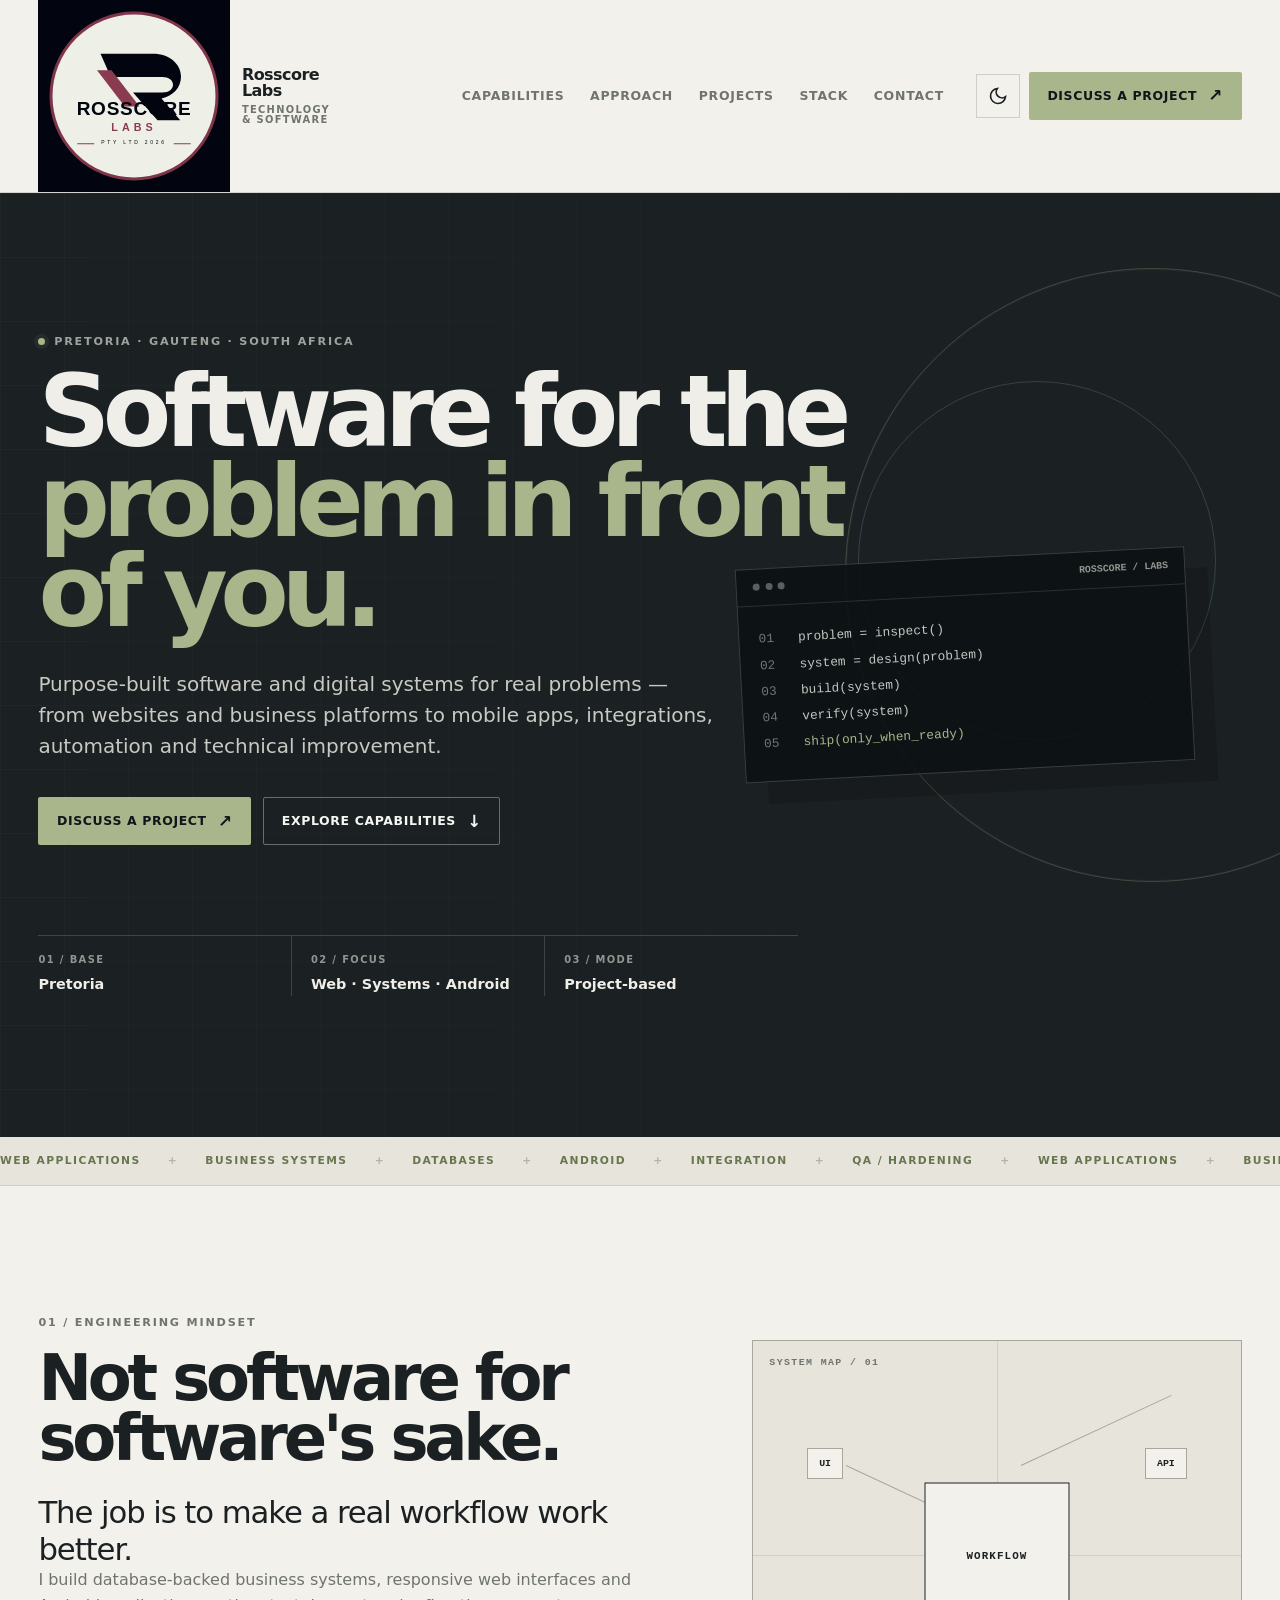
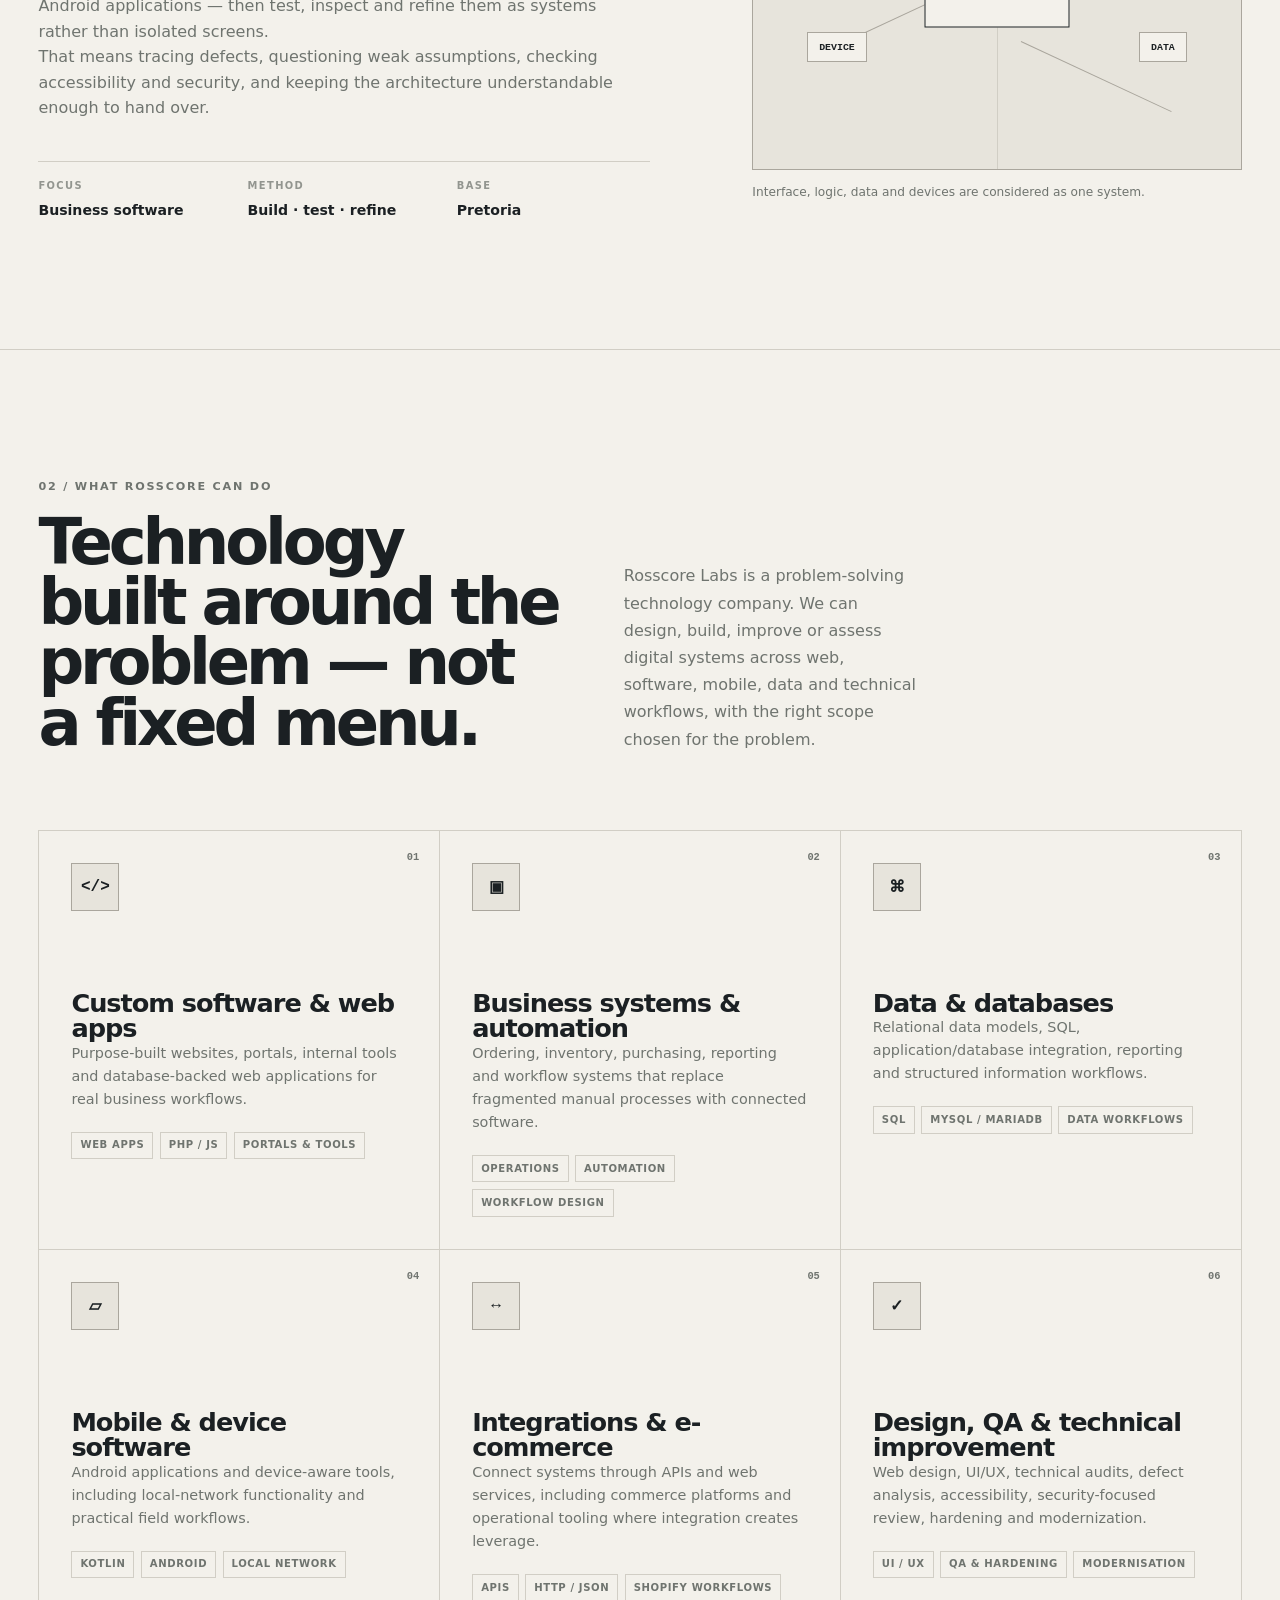
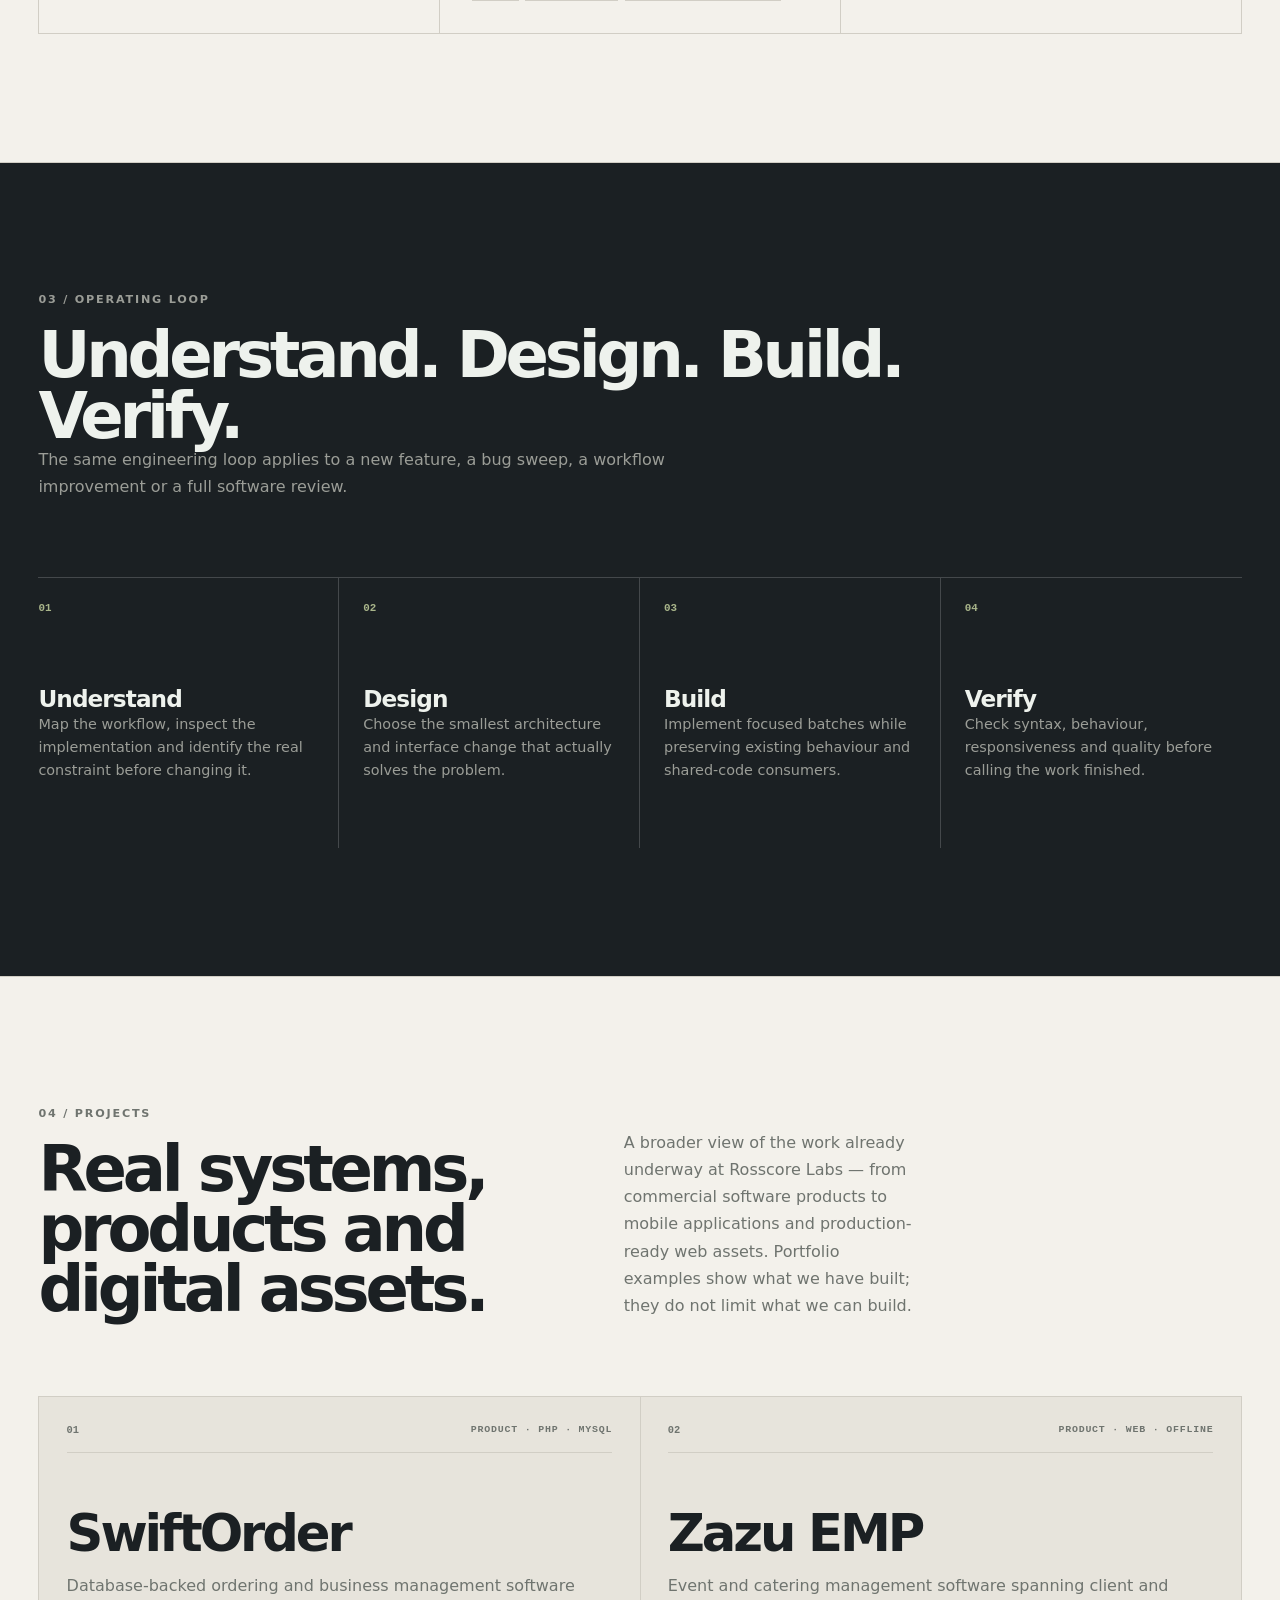
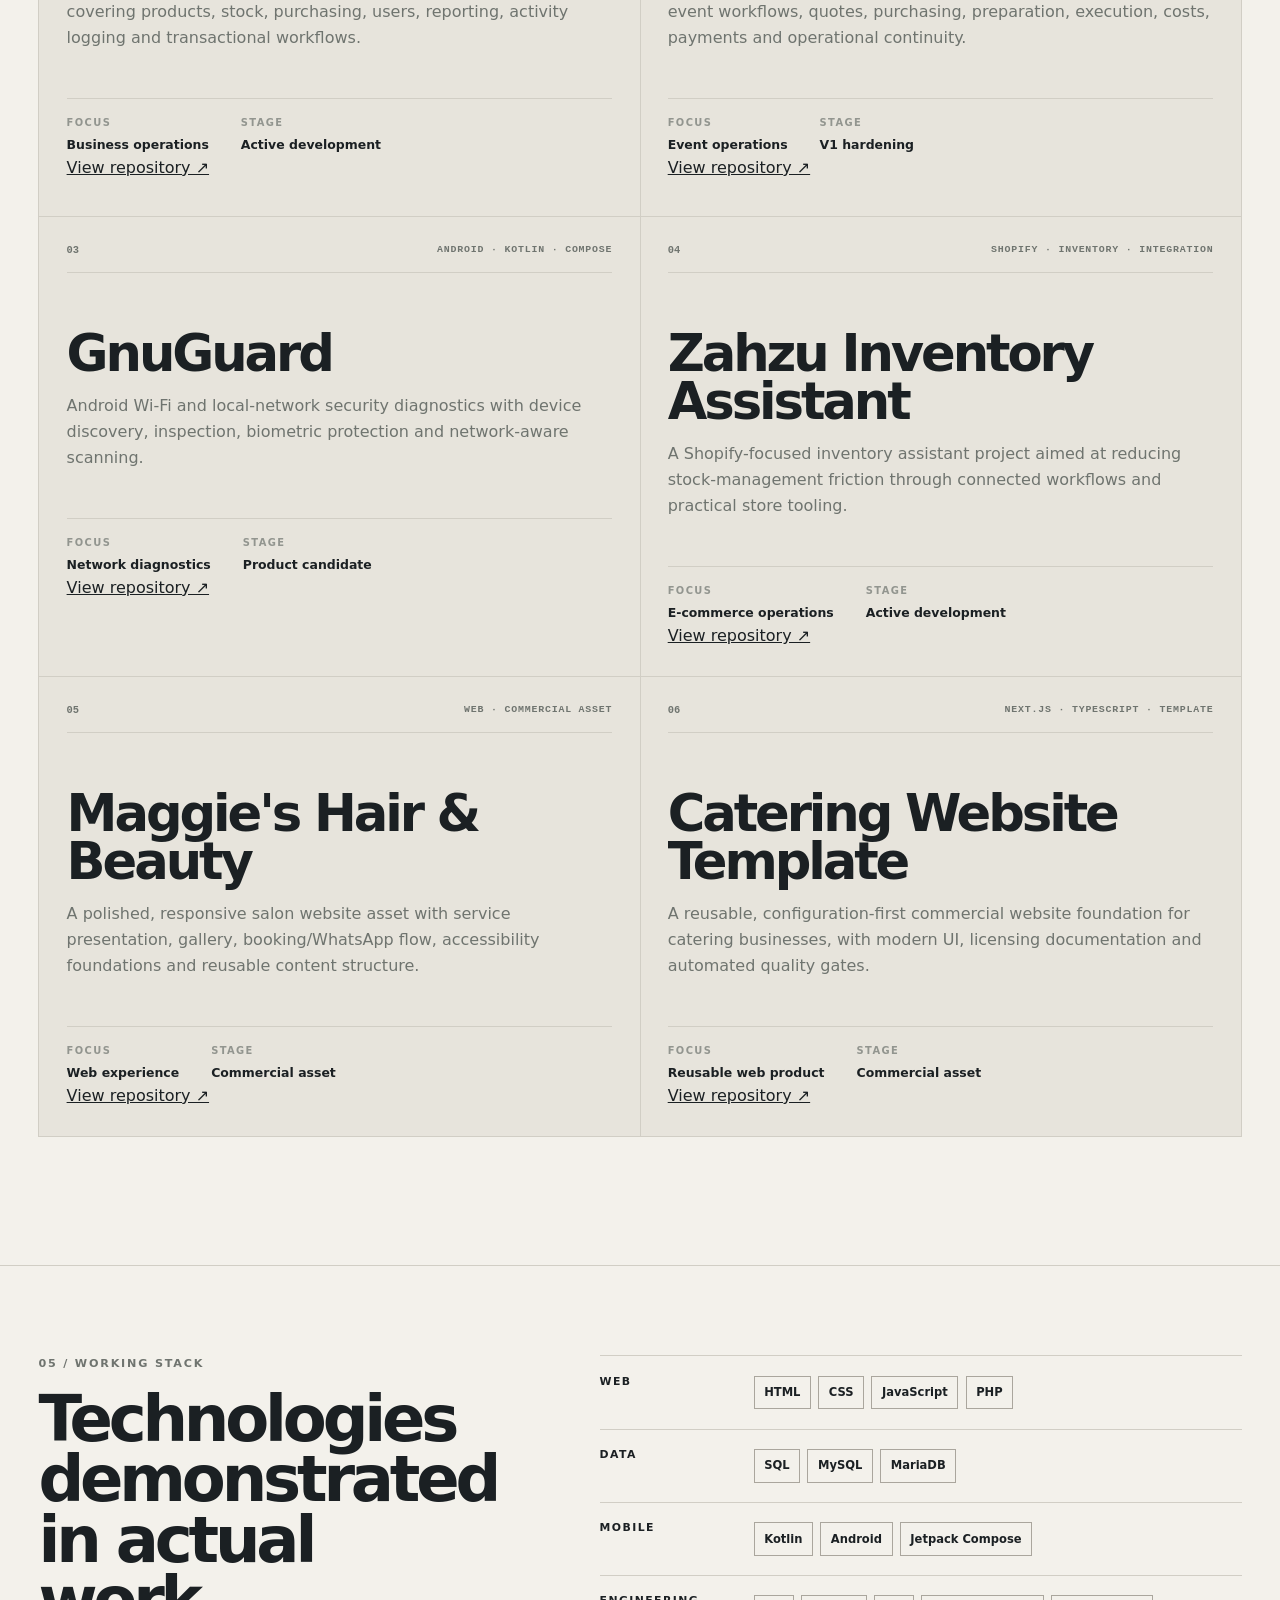
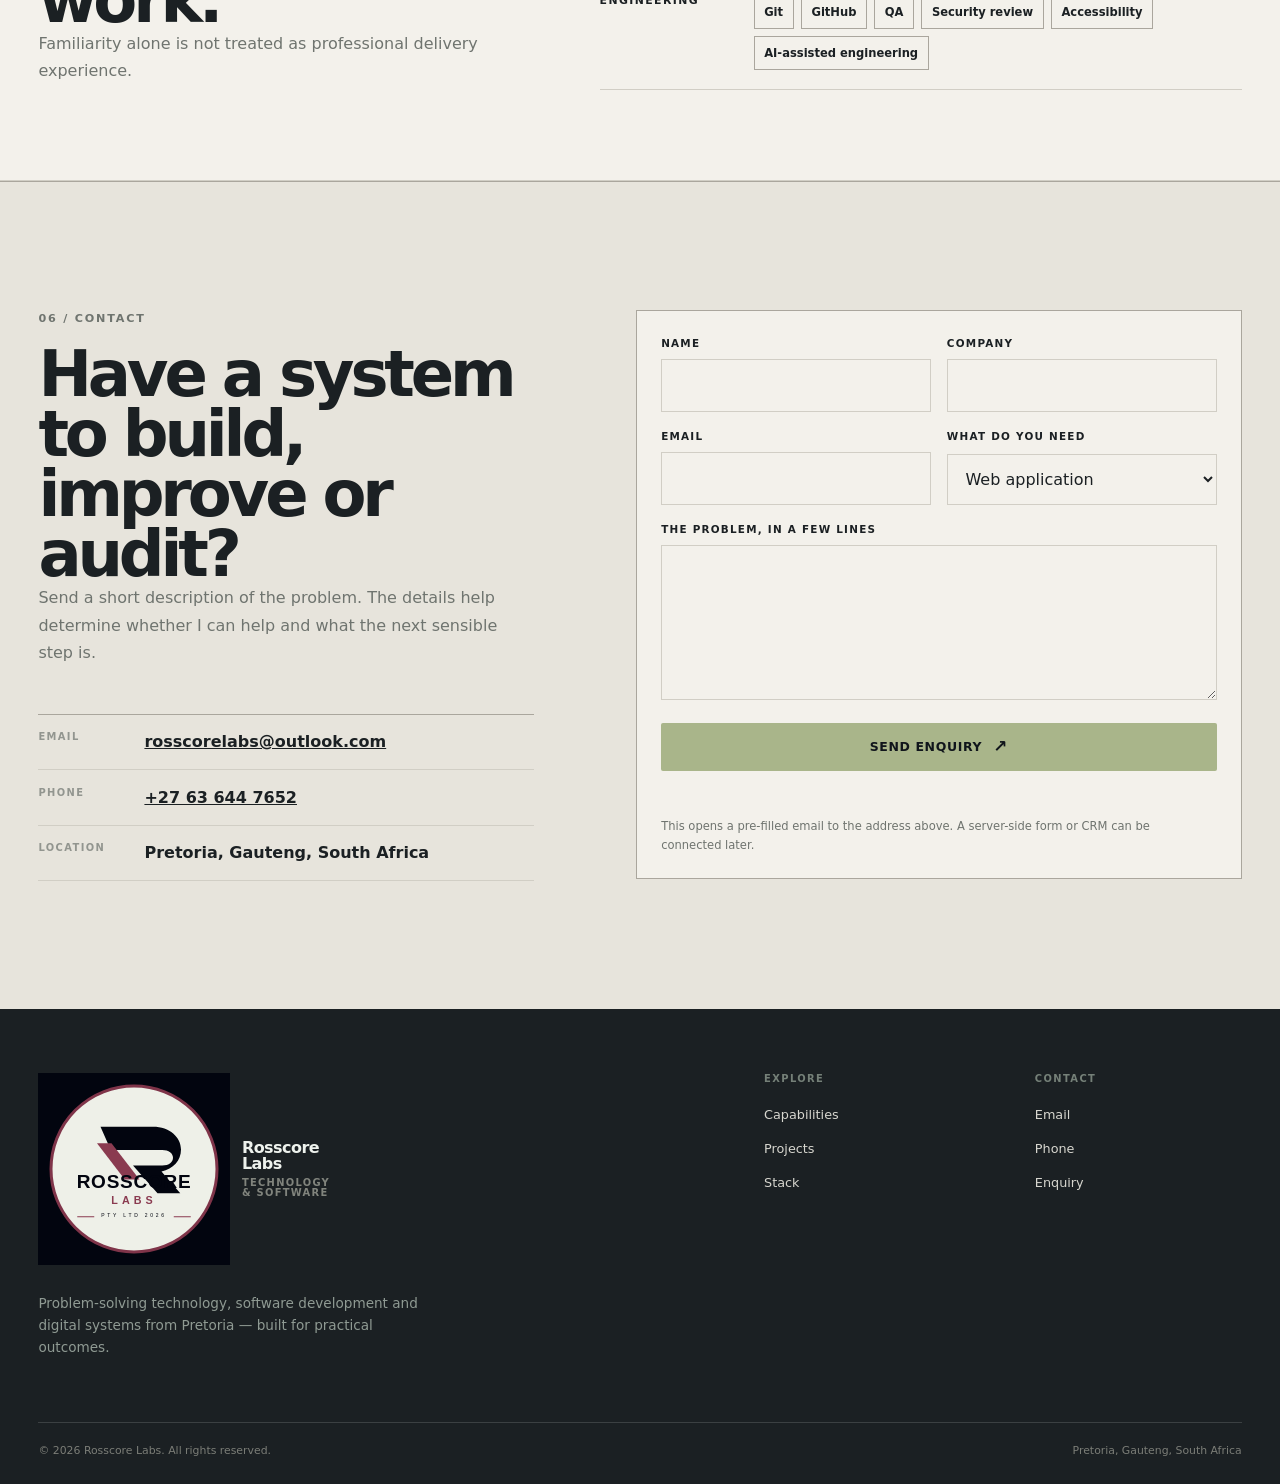
==== commit c95c193c: "feat(site): expand Rosscore capabilities and portfolio" ====
--- a/index.html
+++ b/index.html
@@ -8,15 +8,15 @@
     <meta name="robots" content="index,follow" />
     <meta name="theme-color" content="#1b2023" />
     <title>Rosscore Labs — Software Development &amp; Systems Engineering</title>
-    <meta name="description" content="Rosscore Labs is a Pretoria-based software development practice focused on web applications, business systems, databases, Android applications and technical software review." />
+    <meta name="description" content="Rosscore Labs is a South African problem-solving technology company that designs, builds, improves and audits practical digital systems, software, websites, mobile applications and business workflows." />
         <meta property="og:title" content="Rosscore Labs — Software Development &amp; Systems Engineering" />
-    <meta property="og:description" content="Web applications, business systems, database-backed software, Android development and technical engineering review." />
+    <meta property="og:description" content="Purpose-built software, web systems, mobile applications, integrations, automation and technical improvement for real business problems." />
     <meta property="og:type" content="website" />
         <meta property="og:site_name" content="Rosscore Labs" />
     <meta name="twitter:card" content="summary_large_image" />
     <meta name="twitter:title" content="Rosscore Labs — Software Development &amp; Systems Engineering" />
-    <meta name="twitter:description" content="Web applications, business systems, database-backed software, Android development and technical engineering review." />
-    <link rel="icon" href="data:image/svg+xml,%3Csvg xmlns='http://www.w3.org/2000/svg' viewBox='0 0 32 32'%3E%3Crect width='32' height='32' rx='8' fill='%2311161d'/%3E%3Cpath d='M9 8v16h14' fill='none' stroke='%23a9b58a' stroke-width='3'/%3E%3C/svg%3E" />
+    <meta name="twitter:description" content="Purpose-built software, web systems, mobile applications, integrations, automation and technical improvement for real business problems." />
+    <link rel="icon" href="./assets/rosscore-logo.svg" type="image/svg+xml" />
     <!-- Dependency policy: no remote fonts, icon packages, frameworks, CDNs or runtime libraries. -->
     <link rel="stylesheet" href="./base.css" />
     <link rel="stylesheet" href="./style.css" />
@@ -30,7 +30,7 @@
         "description": "Software development and systems engineering practice based in Pretoria, South Africa.",
         "areaServed": "South Africa",
         "address": { "@type": "PostalAddress", "addressLocality": "Pretoria", "addressRegion": "Gauteng", "addressCountry": "ZA" },
-        "email": "maluleka.isaacjr@gmail.com",
+        "email": "rosscorelabs@outlook.com",
         "telephone": "+27 63 644 7652"
       }
     </script>
@@ -39,19 +39,16 @@
     <a class="skip" href="#main">Skip to content</a>
     <header class="header" id="site-header">
       <div class="shell header__inner">
-        <a class="brand" href="#top" aria-label="Rosscore Labs — home">
-          <span class="brand__mark" aria-hidden="true">R/</span>
-          <span class="brand__name">Rosscore Labs<span class="brand__sub">Software &amp; Development</span></span>
-        </a>
-        <nav class="nav" aria-label="Primary"><a href="#services">Services</a><a href="#approach">Approach</a><a href="#work">Projects</a><a href="#stack">Stack</a><a href="#contact">Contact</a></nav>
+        <a class="brand" href="#top" aria-label="Rosscore Labs — home"><img class="brand__logo" src="./assets/rosscore-logo.svg" alt="Rosscore Labs" /><span class="brand__name">Rosscore Labs<span class="brand__sub">Technology &amp; Software</span></span></a>
+        <nav class="nav" aria-label="Primary"><a href="#services">Capabilities</a><a href="#approach">Approach</a><a href="#work">Projects</a><a href="#stack">Stack</a><a href="#contact">Contact</a></nav>
         <div class="header__actions">
           <button class="icon-btn" data-theme-toggle type="button" aria-label="Switch to dark mode" aria-pressed="false"></button>
           <button class="icon-btn menu-btn" type="button" aria-label="Open menu" aria-expanded="false" aria-controls="drawer"><svg width="22" height="22" viewBox="0 0 24 24" fill="none" stroke="currentColor" stroke-width="2" aria-hidden="true"><path d="M4 7h16M4 12h16M4 17h16" /></svg></button>
-          <a class="btn btn--primary header__cta" href="#contact">Start a conversation <span aria-hidden="true">↗</span></a>
+          <a class="btn btn--primary header__cta" href="#contact">Discuss a project <span aria-hidden="true">↗</span></a>
         </div>
       </div>
       <nav class="drawer" id="drawer" data-open="false" aria-label="Mobile navigation" aria-hidden="true">
-        <div class="shell drawer__inner"><a href="#services">Services</a><a href="#approach">Approach</a><a href="#work">Projects</a><a href="#stack">Stack</a><a href="#contact">Contact</a><a class="btn btn--primary" href="#contact">Start a conversation <span aria-hidden="true">↗</span></a></div>
+        <div class="shell drawer__inner"><a href="#services">Capabilities</a><a href="#approach">Approach</a><a href="#work">Projects</a><a href="#stack">Stack</a><a href="#contact">Contact</a><a class="btn btn--primary" href="#contact">Discuss a project <span aria-hidden="true">↗</span></a></div>
       </nav>
     </header>
 
@@ -69,8 +66,8 @@
         <div class="shell"><div class="hero__inner">
           <p class="eyebrow"><span class="eyebrow__dot"></span>Pretoria · Gauteng · South Africa</p>
           <h1>Software for the <em>problem in front of you.</em></h1>
-          <p class="hero__lede">Practical software and business systems built around real workflows — from browser interfaces and databases to Android applications and technical engineering review.</p>
-          <div class="hero__actions"><a class="btn btn--primary" href="#contact">Start a conversation <span aria-hidden="true">↗</span></a><a class="btn btn--outline" href="#services">Explore capabilities <span aria-hidden="true">↓</span></a></div>
+          <p class="hero__lede">Purpose-built software and digital systems for real problems — from websites and business platforms to mobile apps, integrations, automation and technical improvement.</p>
+          <div class="hero__actions"><a class="btn btn--primary" href="#contact">Discuss a project <span aria-hidden="true">↗</span></a><a class="btn btn--outline" href="#services">Explore capabilities <span aria-hidden="true">↓</span></a></div>
           <dl class="hero__meta"><div><dt>01 / BASE</dt><dd>Pretoria</dd></div><div><dt>02 / FOCUS</dt><dd>Web · Systems · Android</dd></div><div><dt>03 / MODE</dt><dd>Project-based</dd></div></dl>
         </div></div>
       </section>
@@ -99,19 +96,14 @@
         </div>
       </section>
 
-      <section class="section services" id="services" aria-labelledby="services-title">
-        <div class="shell">
-          <div class="section-head section-head--split" data-reveal><div><p class="eyebrow">02 / Capabilities</p><h2 class="section-title" id="services-title">A narrow stack. A wide problem-solving range.</h2></div><p class="section-lede">The list stays grounded in technologies and problem areas demonstrated through actual project work.</p></div>
-          <div class="card-grid">
-            <article class="card" data-reveal><span class="card__num">01</span><span class="card__icon" aria-hidden="true">&lt;/&gt;</span><h3>Web applications</h3><p>Responsive browser interfaces and practical web systems using HTML, CSS, JavaScript and PHP.</p><ul role="list"><li>HTML / CSS</li><li>JavaScript</li><li>PHP</li></ul></article>
-            <article class="card" data-reveal><span class="card__num">02</span><span class="card__icon" aria-hidden="true">▣</span><h3>Business systems</h3><p>Ordering, stock, purchasing, users, reporting and workflow features for database-backed applications.</p><ul role="list"><li>POS workflows</li><li>Inventory</li><li>Reporting &amp; automation</li></ul></article>
-            <article class="card" data-reveal><span class="card__num">03</span><span class="card__icon" aria-hidden="true">⌘</span><h3>Database software</h3><p>Relational modelling, SQL, reporting and application/database integration for structured business data.</p><ul role="list"><li>SQL</li><li>MySQL / MariaDB</li><li>Data workflows</li></ul></article>
-            <article class="card" data-reveal><span class="card__num">04</span><span class="card__icon" aria-hidden="true">▱</span><h3>Android applications</h3><p>Android applications using Kotlin and Jetpack Compose, including local-network and device-aware functionality.</p><ul role="list"><li>Kotlin</li><li>Jetpack Compose</li><li>Local network</li></ul></article>
-            <article class="card" data-reveal><span class="card__num">05</span><span class="card__icon" aria-hidden="true">↔</span><h3>System integration</h3><p>Connecting application components through HTTP, JSON, AJAX, server endpoints and reliable workflows.</p><ul role="list"><li>HTTP / APIs</li><li>AJAX / JSON</li><li>Workflow integration</li></ul></article>
-            <article class="card" data-reveal><span class="card__num">06</span><span class="card__icon" aria-hidden="true">✓</span><h3>Technical review &amp; QA</h3><p>Defect analysis, security-focused checks, accessibility review, hardening and release-readiness assessment.</p><ul role="list"><li>Audits &amp; QA</li><li>Hardening</li><li>Modernisation</li></ul></article>
-          </div>
-        </div>
-      </section>
+      <section class="section services" id="services" aria-labelledby="services-title"><div class="shell"><div class="section-head section-head--split" data-reveal><div><p class="eyebrow">02 / What Rosscore can do</p><h2 class="section-title" id="services-title">Technology built around the problem — not a fixed menu.</h2></div><p class="section-lede">Rosscore Labs is a problem-solving technology company. We can design, build, improve or assess digital systems across web, software, mobile, data and technical workflows, with the right scope chosen for the problem.</p></div><div class="card-grid">
+<article class="card" data-reveal><span class="card__num">01</span><span class="card__icon" aria-hidden="true">&lt;/&gt;</span><h3>Custom software &amp; web apps</h3><p>Purpose-built websites, portals, internal tools and database-backed web applications for real business workflows.</p><ul role="list"><li>Web apps</li><li>PHP / JS</li><li>Portals &amp; tools</li></ul></article>
+<article class="card" data-reveal><span class="card__num">02</span><span class="card__icon" aria-hidden="true">▣</span><h3>Business systems &amp; automation</h3><p>Ordering, inventory, purchasing, reporting and workflow systems that replace fragmented manual processes with connected software.</p><ul role="list"><li>Operations</li><li>Automation</li><li>Workflow design</li></ul></article>
+<article class="card" data-reveal><span class="card__num">03</span><span class="card__icon" aria-hidden="true">⌘</span><h3>Data &amp; databases</h3><p>Relational data models, SQL, application/database integration, reporting and structured information workflows.</p><ul role="list"><li>SQL</li><li>MySQL / MariaDB</li><li>Data workflows</li></ul></article>
+<article class="card" data-reveal><span class="card__num">04</span><span class="card__icon" aria-hidden="true">▱</span><h3>Mobile &amp; device software</h3><p>Android applications and device-aware tools, including local-network functionality and practical field workflows.</p><ul role="list"><li>Kotlin</li><li>Android</li><li>Local network</li></ul></article>
+<article class="card" data-reveal><span class="card__num">05</span><span class="card__icon" aria-hidden="true">↔</span><h3>Integrations &amp; e-commerce</h3><p>Connect systems through APIs and web services, including commerce platforms and operational tooling where integration creates leverage.</p><ul role="list"><li>APIs</li><li>HTTP / JSON</li><li>Shopify workflows</li></ul></article>
+<article class="card" data-reveal><span class="card__num">06</span><span class="card__icon" aria-hidden="true">✓</span><h3>Design, QA &amp; technical improvement</h3><p>Web design, UI/UX, technical audits, defect analysis, accessibility, security-focused review, hardening and modernization.</p><ul role="list"><li>UI / UX</li><li>QA &amp; hardening</li><li>Modernisation</li></ul></article>
+</div></div></section>
 
       <section class="section approach" id="approach" aria-labelledby="approach-title">
         <div class="shell">
@@ -125,15 +117,14 @@
         </div>
       </section>
 
-      <section class="section work-section" id="work" aria-labelledby="work-title">
-        <div class="shell">
-          <div class="section-head section-head--split" data-reveal><div><p class="eyebrow">04 / Selected work</p><h2 class="section-title" id="work-title">Built work. No invented client stories.</h2></div><p class="section-lede">These are development projects actually worked on, presented as projects rather than fabricated testimonials or case studies.</p></div>
-          <div class="work-grid">
-            <article class="work-item" data-reveal><div class="work-item__top"><span>01</span><p class="work-item__tag">Business systems · PHP · MySQL</p></div><h3>SwiftOrder / Store Ordering System</h3><p>A database-backed ordering and business management system covering products, stock, purchasing, users, reporting, activity logging and transactional workflows.</p><dl><div><dt>Type</dt><dd>Product development</dd></div><div><dt>Stack</dt><dd>PHP · MySQL · JavaScript</dd></div></dl><span class="work-item__arrow" aria-hidden="true">↗</span></article>
-            <article class="work-item" data-reveal><div class="work-item__top"><span>02</span><p class="work-item__tag">Android · Kotlin · Jetpack Compose</p></div><h3>GnuGuard</h3><p>An Android Wi-Fi scanner and local-network device discovery application with security diagnostics, device inspection, biometric protection and coroutine-based scanning.</p><dl><div><dt>Type</dt><dd>Android application</dd></div><div><dt>Stack</dt><dd>Kotlin · Compose · Android</dd></div></dl><span class="work-item__arrow" aria-hidden="true">↗</span></article>
-          </div>
-        </div>
-      </section>
+      <section class="section work-section" id="work" aria-labelledby="work-title"><div class="shell"><div class="section-head section-head--split" data-reveal><div><p class="eyebrow">04 / Projects</p><h2 class="section-title" id="work-title">Real systems, products and digital assets.</h2></div><p class="section-lede">A broader view of the work already underway at Rosscore Labs — from commercial software products to mobile applications and production-ready web assets. Portfolio examples show what we have built; they do not limit what we can build.</p></div><div class="work-grid work-grid--portfolio">
+<article class="work-item" data-reveal><div class="work-item__top"><span>01</span><p class="work-item__tag">Product · PHP · MySQL</p></div><h3>SwiftOrder</h3><p>Database-backed ordering and business management software covering products, stock, purchasing, users, reporting, activity logging and transactional workflows.</p><dl><div><dt>Focus</dt><dd>Business operations</dd></div><div><dt>Stage</dt><dd>Active development</dd></div></dl><a class="work-item__link" href="https://github.com/Leano-Jordan/store-ordering-system" target="_blank" rel="noopener noreferrer">View repository ↗</a></article>
+<article class="work-item" data-reveal><div class="work-item__top"><span>02</span><p class="work-item__tag">Product · Web · Offline</p></div><h3>Zazu EMP</h3><p>Event and catering management software spanning client and event workflows, quotes, purchasing, preparation, execution, costs, payments and operational continuity.</p><dl><div><dt>Focus</dt><dd>Event operations</dd></div><div><dt>Stage</dt><dd>V1 hardening</dd></div></dl><a class="work-item__link" href="https://github.com/Leano-Jordan/ZazuEMP" target="_blank" rel="noopener noreferrer">View repository ↗</a></article>
+<article class="work-item" data-reveal><div class="work-item__top"><span>03</span><p class="work-item__tag">Android · Kotlin · Compose</p></div><h3>GnuGuard</h3><p>Android Wi-Fi and local-network security diagnostics with device discovery, inspection, biometric protection and network-aware scanning.</p><dl><div><dt>Focus</dt><dd>Network diagnostics</dd></div><div><dt>Stage</dt><dd>Product candidate</dd></div></dl><a class="work-item__link" href="https://github.com/Leano-Jordan/GnuGuard" target="_blank" rel="noopener noreferrer">View repository ↗</a></article>
+<article class="work-item" data-reveal><div class="work-item__top"><span>04</span><p class="work-item__tag">Shopify · Inventory · Integration</p></div><h3>Zahzu Inventory Assistant</h3><p>A Shopify-focused inventory assistant project aimed at reducing stock-management friction through connected workflows and practical store tooling.</p><dl><div><dt>Focus</dt><dd>E-commerce operations</dd></div><div><dt>Stage</dt><dd>Active development</dd></div></dl><a class="work-item__link" href="https://github.com/Leano-Jordan/zahzu-inventory-assistant" target="_blank" rel="noopener noreferrer">View repository ↗</a></article>
+<article class="work-item" data-reveal><div class="work-item__top"><span>05</span><p class="work-item__tag">Web · Commercial asset</p></div><h3>Maggie's Hair &amp; Beauty</h3><p>A polished, responsive salon website asset with service presentation, gallery, booking/WhatsApp flow, accessibility foundations and reusable content structure.</p><dl><div><dt>Focus</dt><dd>Web experience</dd></div><div><dt>Stage</dt><dd>Commercial asset</dd></div></dl><a class="work-item__link" href="https://github.com/Leano-Jordan/maggies-hair-beauty" target="_blank" rel="noopener noreferrer">View repository ↗</a></article>
+<article class="work-item" data-reveal><div class="work-item__top"><span>06</span><p class="work-item__tag">Next.js · TypeScript · Template</p></div><h3>Catering Website Template</h3><p>A reusable, configuration-first commercial website foundation for catering businesses, with modern UI, licensing documentation and automated quality gates.</p><dl><div><dt>Focus</dt><dd>Reusable web product</dd></div><div><dt>Stage</dt><dd>Commercial asset</dd></div></dl><a class="work-item__link" href="https://github.com/Leano-Jordan/catering-website-template" target="_blank" rel="noopener noreferrer">View repository ↗</a></article>
+</div></div></section>
 
       <section class="section section--tight stack-section" id="stack" aria-labelledby="stack-title">
         <div class="shell stack-layout">
@@ -144,13 +135,13 @@
 
       <section class="section contact-section" id="contact" aria-labelledby="contact-title">
         <div class="shell contact__wrap">
-          <div data-reveal><p class="eyebrow">06 / Contact</p><h2 class="section-title" id="contact-title">Have a system to build, improve or audit?</h2><p class="section-lede">Send a short description of the problem. The details help determine whether I can help and what the next sensible step is.</p><dl class="details"><div class="detail"><dt>Email</dt><dd><a href="mailto:maluleka.isaacjr@gmail.com">maluleka.isaacjr@gmail.com</a></dd></div><div class="detail"><dt>Phone</dt><dd><a href="tel:+27636447652">+27 63 644 7652</a></dd></div><div class="detail"><dt>Location</dt><dd>Pretoria, Gauteng, South Africa</dd></div></dl></div>
-          <form class="form" id="enquiry" data-reveal><div class="form__row"><div class="field"><label for="name">Name</label><input id="name" name="name" type="text" autocomplete="name" maxlength="120" required /></div><div class="field"><label for="company">Company</label><input id="company" name="company" type="text" autocomplete="organization" maxlength="160" /></div></div><div class="form__row"><div class="field"><label for="email">Email</label><input id="email" name="email" type="email" autocomplete="email" maxlength="254" required /></div><div class="field"><label for="topic">What do you need</label><select id="topic" name="topic"><option>Web application</option><option>Business system</option><option>Database / SQL work</option><option>Digital documents / business workflow</option><option>API / system integration</option><option>Workflow automation</option><option>Android / local-network application</option><option>Technical review / QA / modernisation</option><option>Technical planning / architecture</option><option>Something else</option></select></div></div><div class="field"><label for="message">The problem, in a few lines</label><textarea id="message" name="message" rows="5" maxlength="4000" required></textarea></div><button class="btn btn--primary" type="submit">Send enquiry <span aria-hidden="true">↗</span></button><p class="form__status" role="status" aria-live="polite" id="form-status"></p><p class="form__hint">This opens a pre-filled email to the address above. A server-side form or CRM can be connected later.</p></form>
+          <div data-reveal><p class="eyebrow">06 / Contact</p><h2 class="section-title" id="contact-title">Have a system to build, improve or audit?</h2><p class="section-lede">Send a short description of the problem. The details help determine whether I can help and what the next sensible step is.</p><dl class="details"><div class="detail"><dt>Email</dt><dd><a href="mailto:rosscorelabs@outlook.com">rosscorelabs@outlook.com</a></dd></div><div class="detail"><dt>Phone</dt><dd><a href="tel:+27636447652">+27 63 644 7652</a></dd></div><div class="detail"><dt>Location</dt><dd>Pretoria, Gauteng, South Africa</dd></div></dl></div>
+          <form class="form" id="enquiry" data-reveal><div class="form__row"><div class="field"><label for="name">Name</label><input id="name" name="name" type="text" autocomplete="name" maxlength="120" required /></div><div class="field"><label for="company">Company</label><input id="company" name="company" type="text" autocomplete="organization" maxlength="160" /></div></div><div class="form__row"><div class="field"><label for="email">Email</label><input id="email" name="email" type="email" autocomplete="email" maxlength="254" required /></div><div class="field"><label for="topic">What do you need</label><select id="topic" name="topic"><option>Web application</option><option>Business system</option><option>Database / SQL work</option><option>Digital documents / business workflow</option><option>API / system integration</option><option>Workflow automation</option><option>Android / local-network application</option><option>Technical review / QA / modernisation</option><option>Technical planning / architecture</option><option>Website / UI design</option><option>Custom software / product idea</option><option>Something else</option></select></div></div><div class="field"><label for="message">The problem, in a few lines</label><textarea id="message" name="message" rows="5" maxlength="4000" required></textarea></div><button class="btn btn--primary" type="submit">Send enquiry <span aria-hidden="true">↗</span></button><p class="form__status" role="status" aria-live="polite" id="form-status"></p><p class="form__hint">This opens a pre-filled email to the address above. A server-side form or CRM can be connected later.</p></form>
         </div>
       </section>
     </main>
 
-    <footer class="footer"><div class="shell"><div class="footer__top"><div><a class="brand" href="#top" aria-label="Rosscore Labs — home"><span class="brand__mark" aria-hidden="true">R/</span><span class="brand__name">Rosscore Labs<span class="brand__sub">Software &amp; Development</span></span></a><p>Software development, business systems and technical engineering work from Pretoria.</p></div><div><h3 class="footer__label">Explore</h3><ul role="list"><li><a href="#services">Services</a></li><li><a href="#work">Projects</a></li><li><a href="#stack">Stack</a></li></ul></div><div><h3 class="footer__label">Contact</h3><ul role="list"><li><a href="mailto:maluleka.isaacjr@gmail.com">Email</a></li><li><a href="tel:+27636447652">Phone</a></li><li><a href="#contact">Enquiry</a></li></ul></div></div><div class="footer__bottom"><p>© <span id="year">2026</span> Rosscore Labs. All rights reserved.</p><p>Pretoria, Gauteng, South Africa</p></div></div></footer>
+    <footer class="footer"><div class="shell"><div class="footer__top"><div><a class="brand" href="#top" aria-label="Rosscore Labs — home"><img class="brand__logo" src="./assets/rosscore-logo.svg" alt="Rosscore Labs" /><span class="brand__name">Rosscore Labs<span class="brand__sub">Technology &amp; Software</span></span></a><p>Problem-solving technology, software development and digital systems from Pretoria — built for practical outcomes.</p></div><div><h3 class="footer__label">Explore</h3><ul role="list"><li><a href="#services">Capabilities</a></li><li><a href="#work">Projects</a></li><li><a href="#stack">Stack</a></li></ul></div><div><h3 class="footer__label">Contact</h3><ul role="list"><li><a href="mailto:rosscorelabs@outlook.com">Email</a></li><li><a href="tel:+27636447652">Phone</a></li><li><a href="#contact">Enquiry</a></li></ul></div></div><div class="footer__bottom"><p>© <span id="year">2026</span> Rosscore Labs. All rights reserved.</p><p>Pretoria, Gauteng, South Africa</p></div></div></footer>
     <script src="./app.js" defer></script>
   </body>
 </html>
--- a/base.css
+++ b/base.css
@@ -99,7 +99,7 @@
 
 ::selection {
   background: rgba(169, 181, 138, 0.28);
-  color: var(--color-text);
+  color: var(--ink, #1b2023);
 }
 
 :focus-visible {
@@ -145,7 +145,7 @@
 textarea,
 select {
   transition:
-    color var(--transition-interactive),
+    color .18s ease,
     background var(--transition-interactive),
     border-color var(--transition-interactive),
     box-shadow var(--transition-interactive),
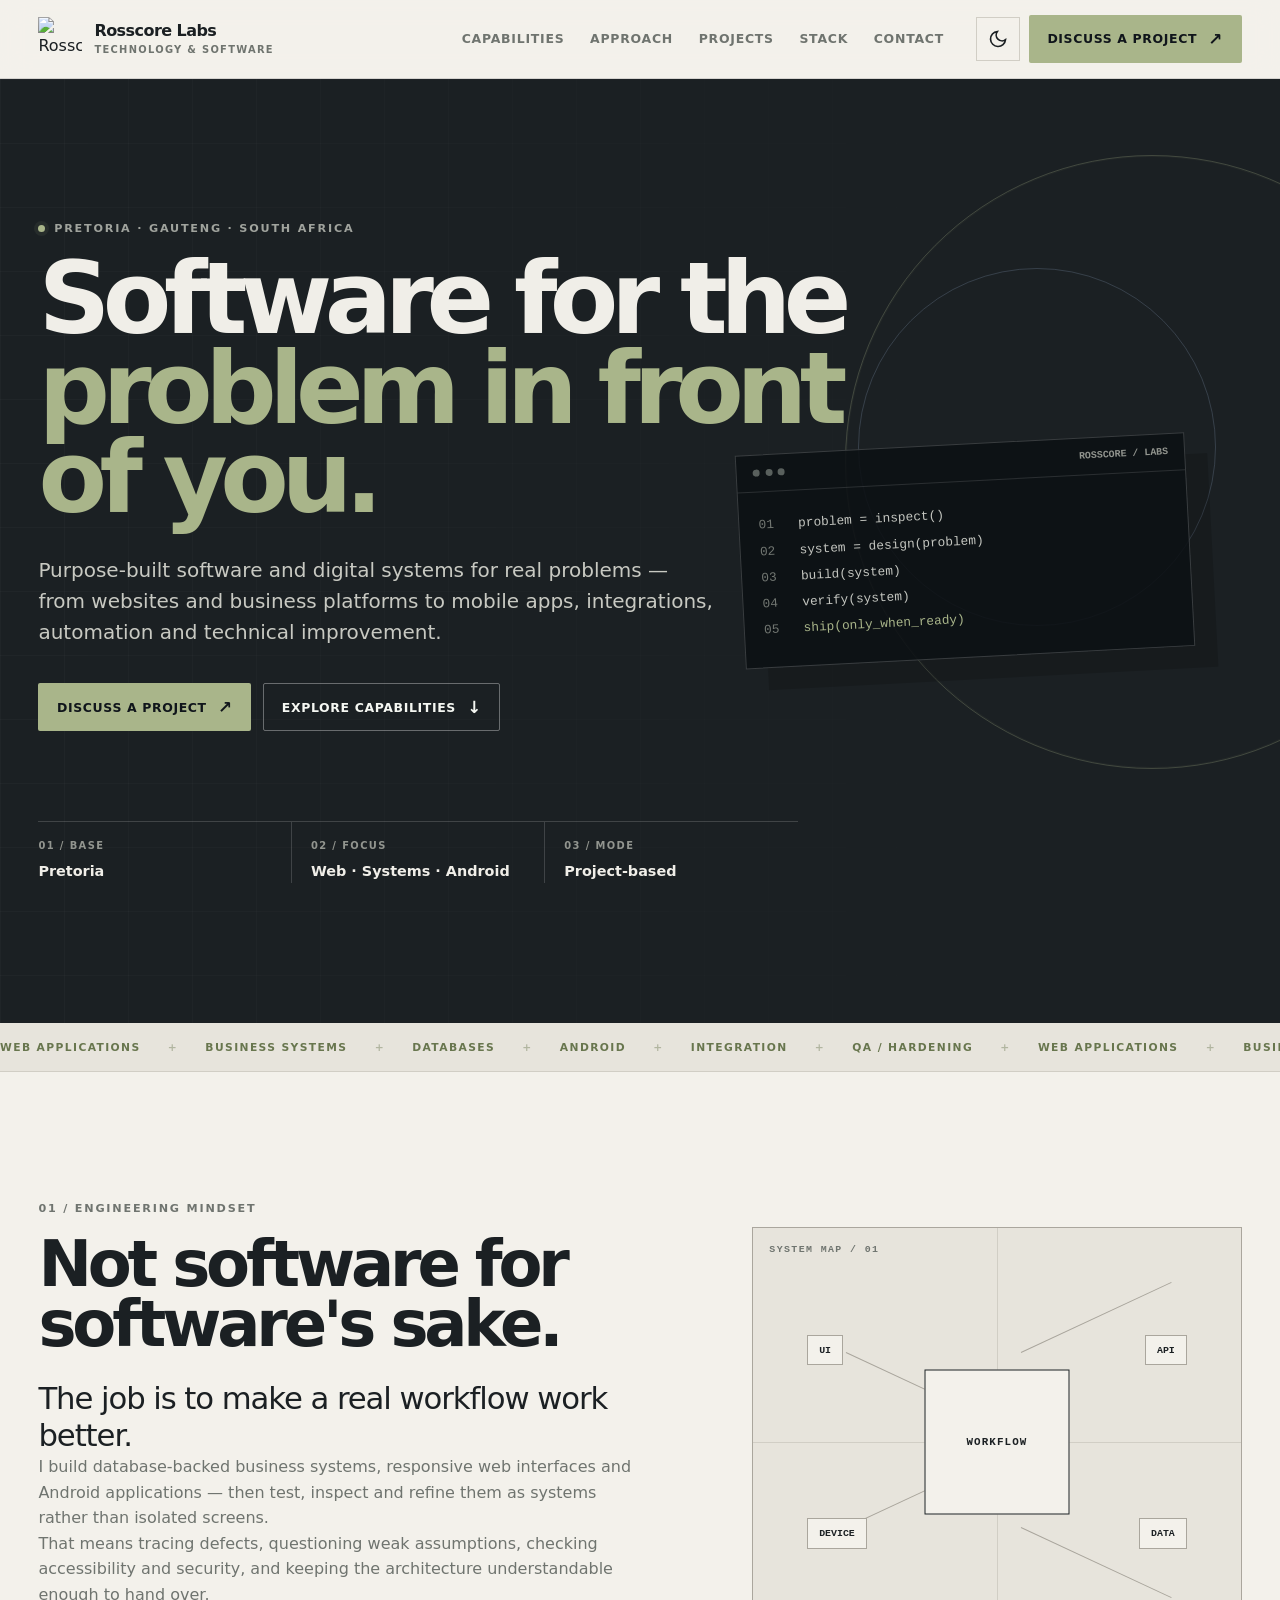
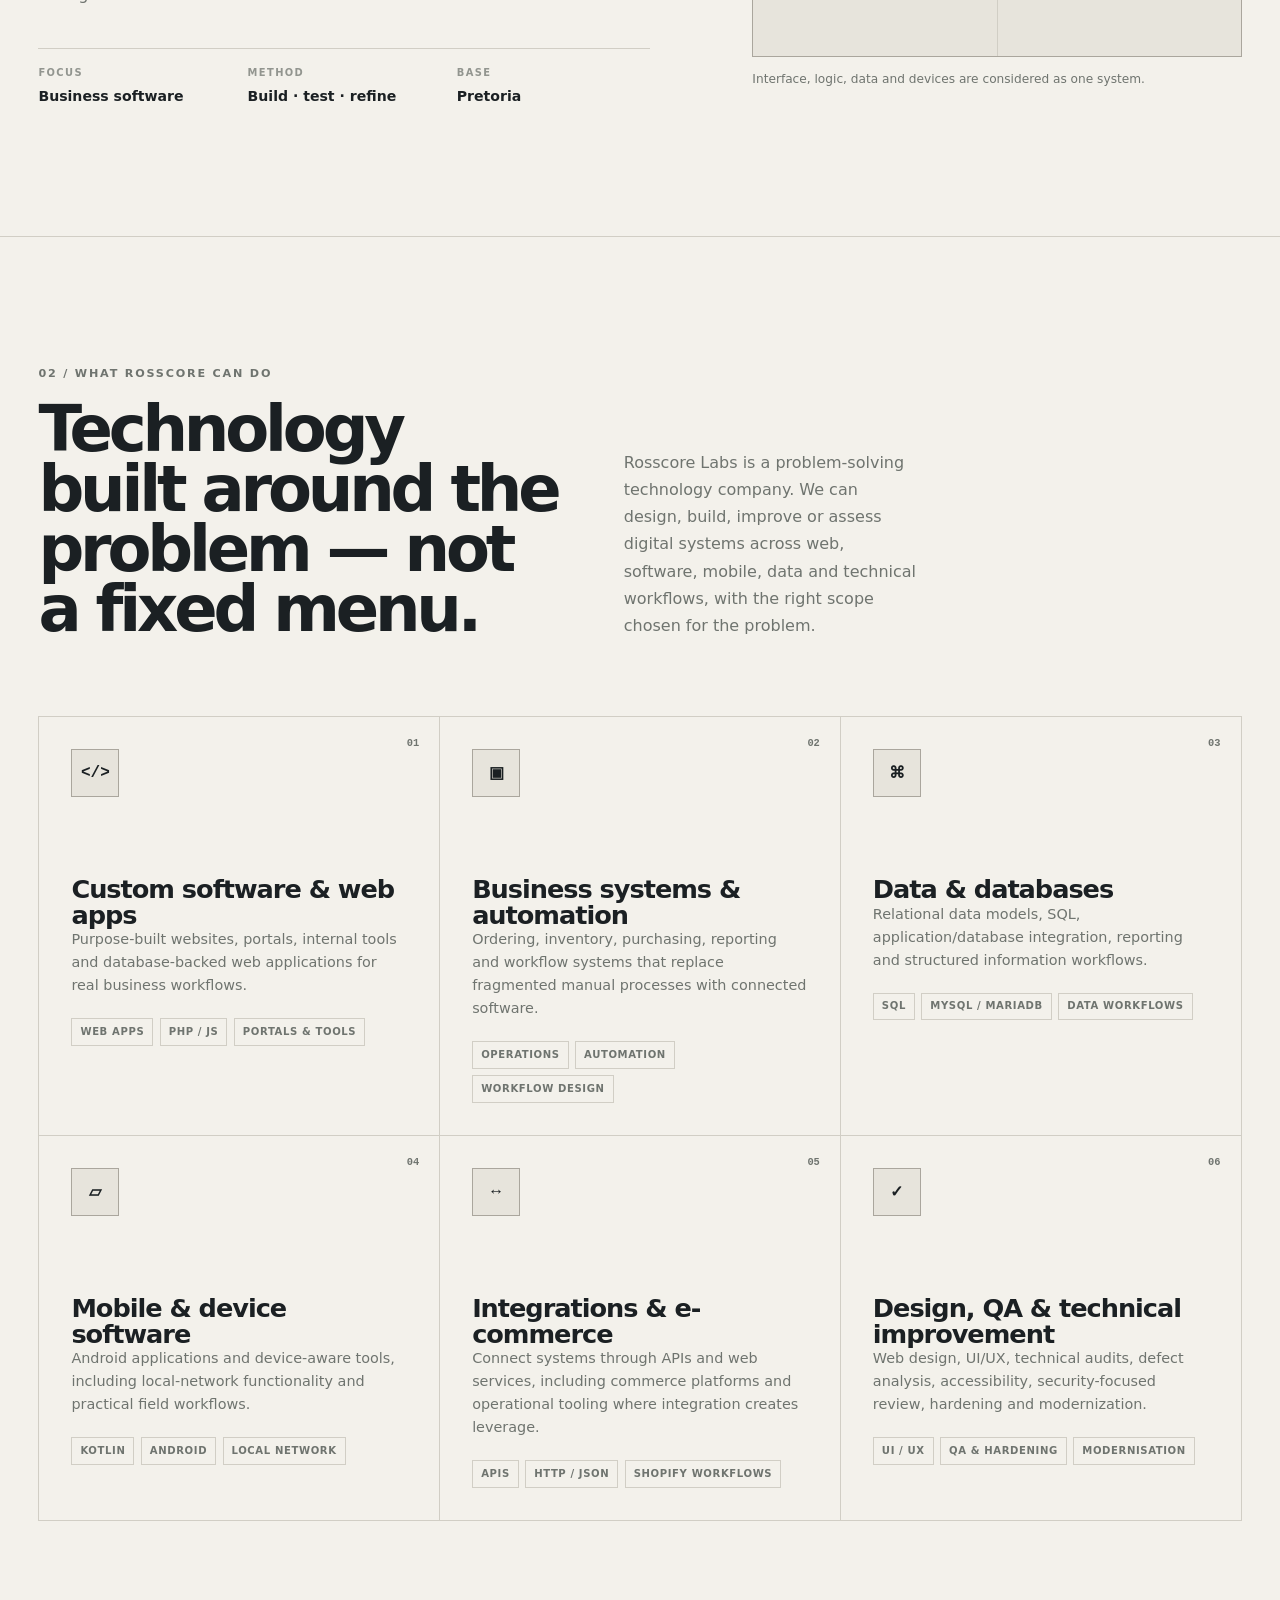
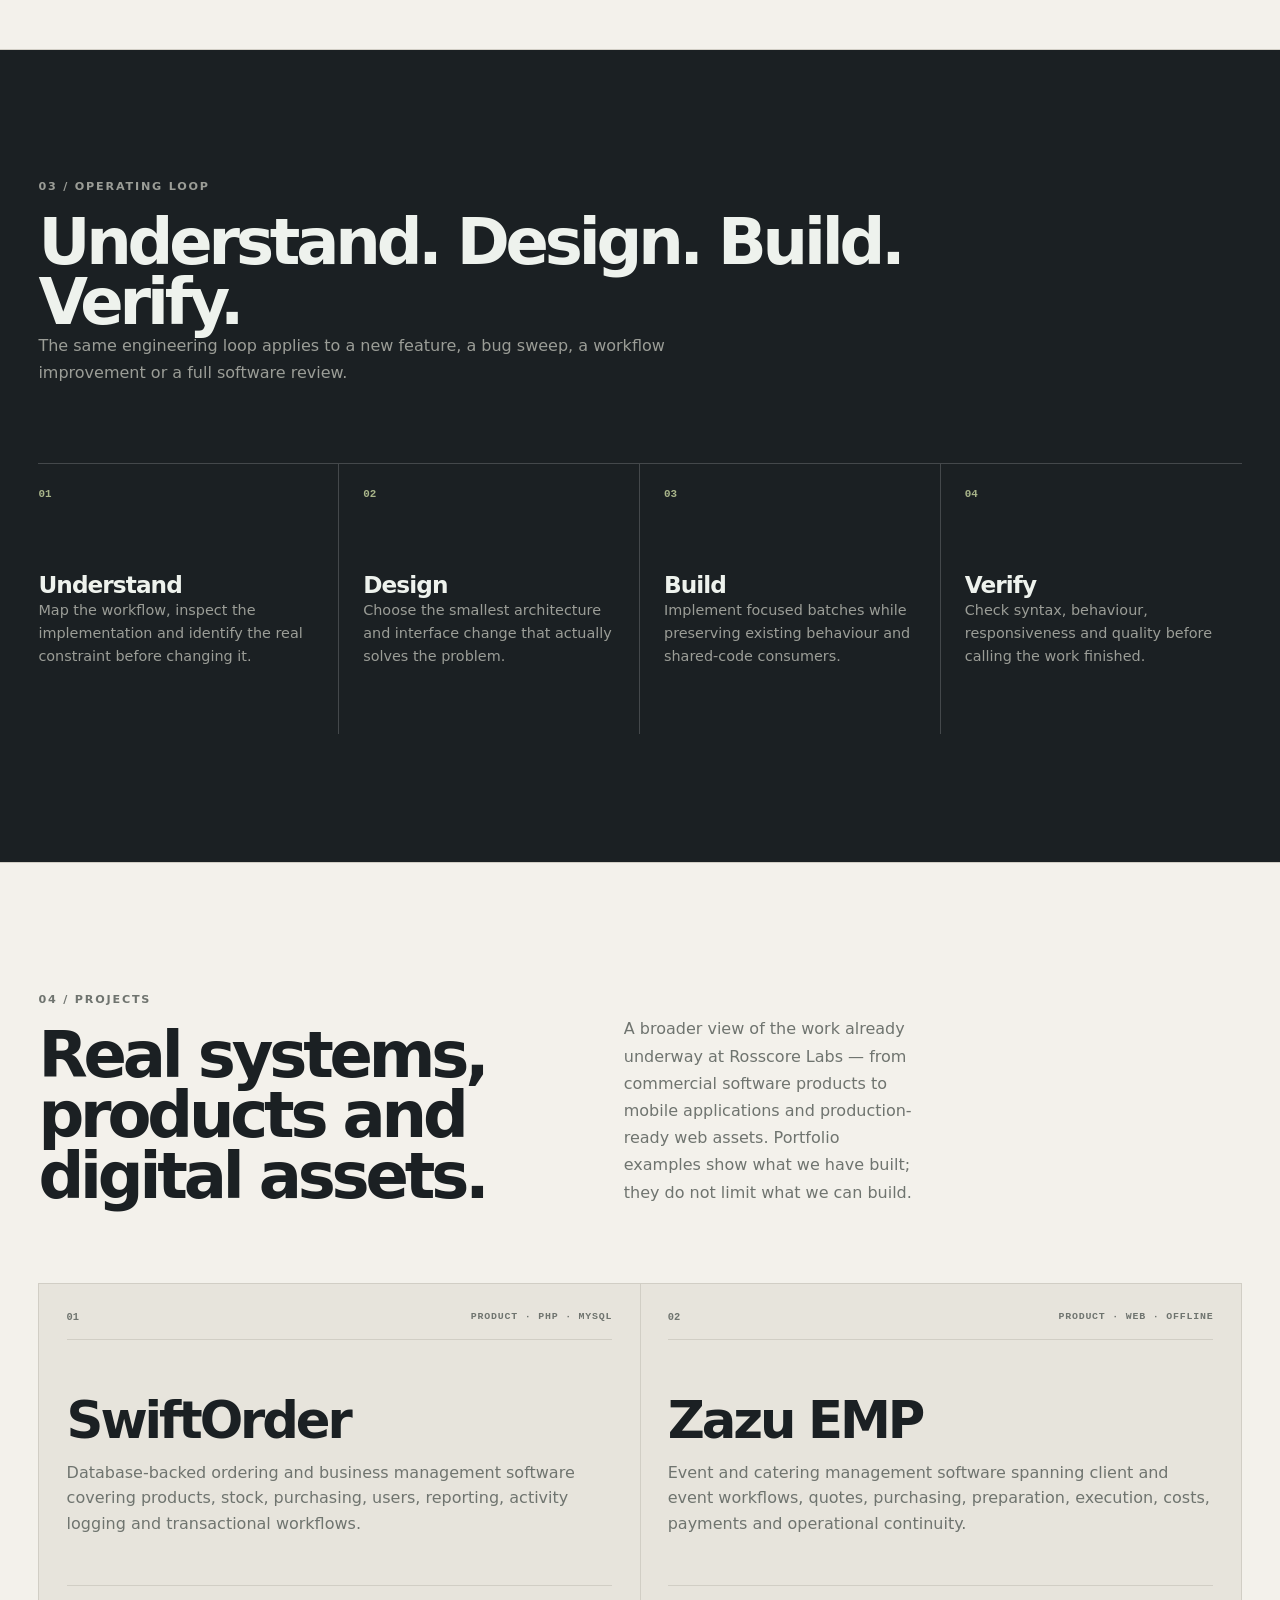
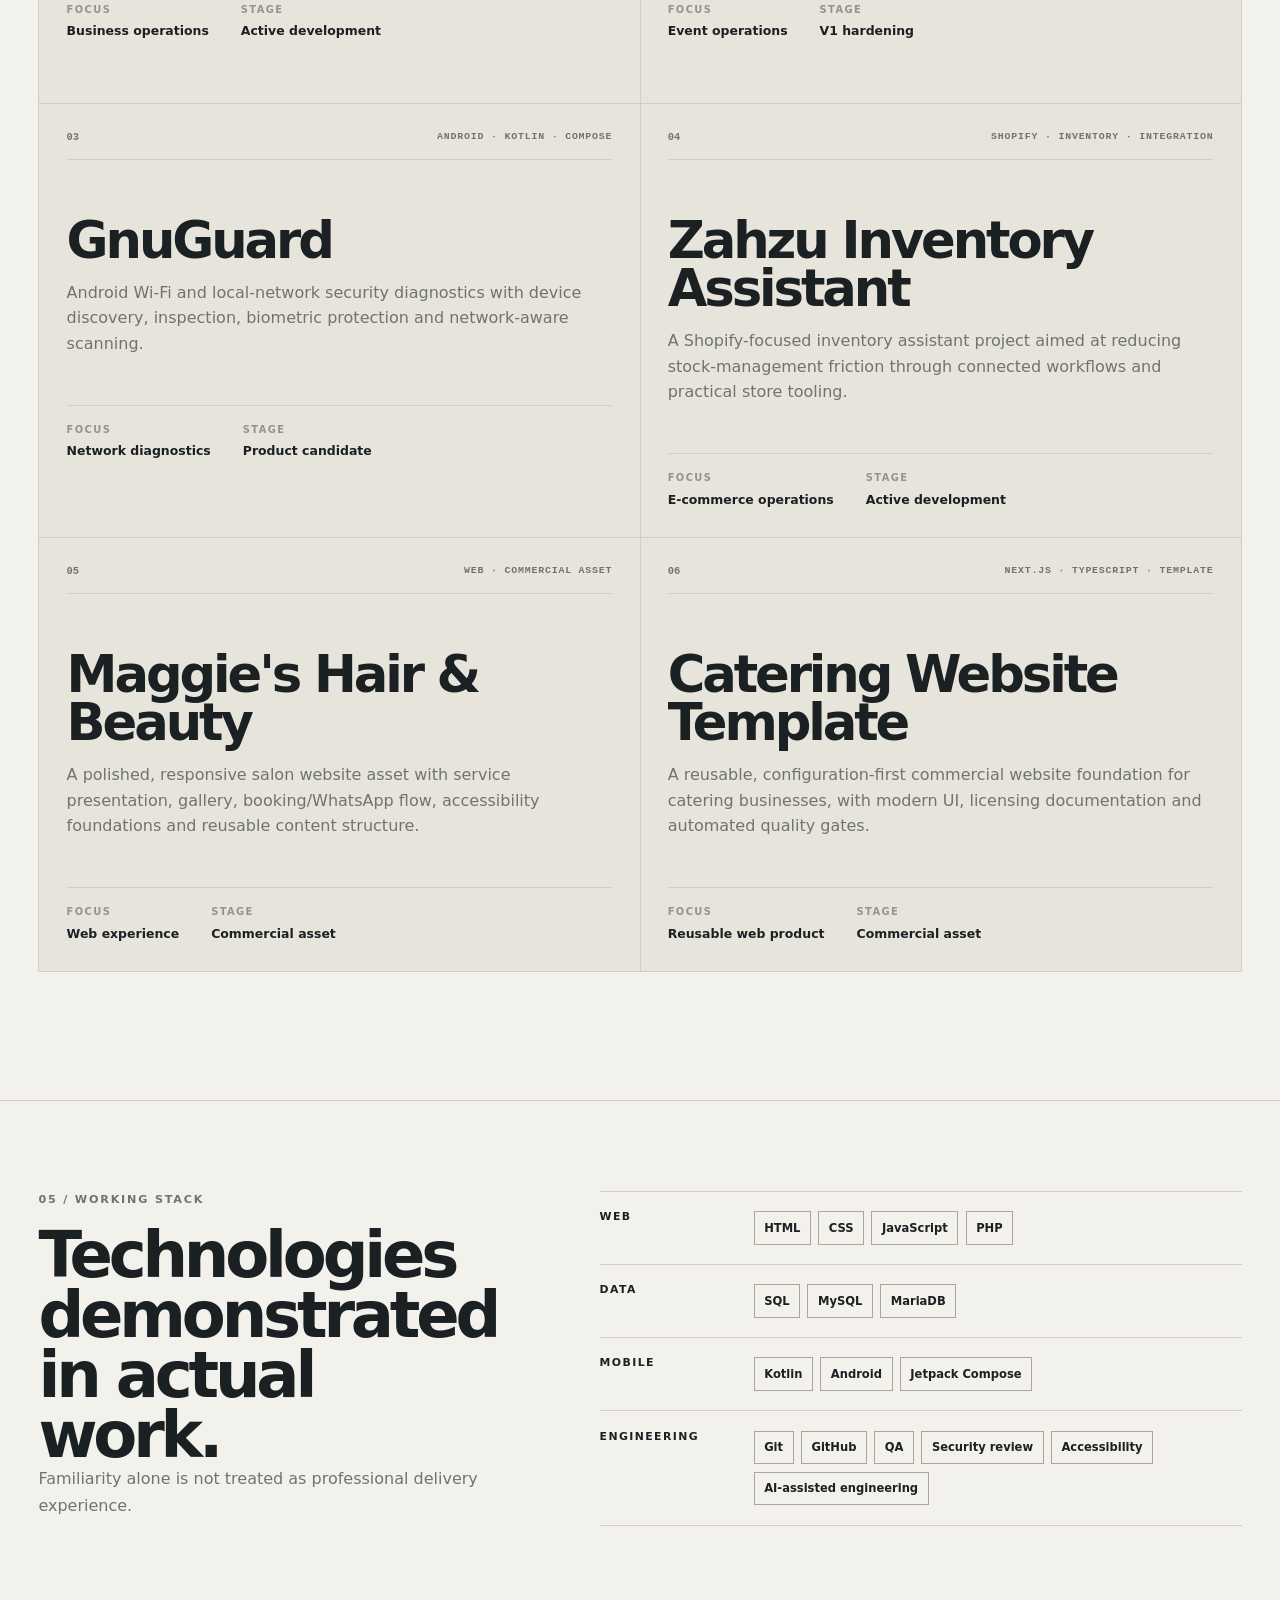
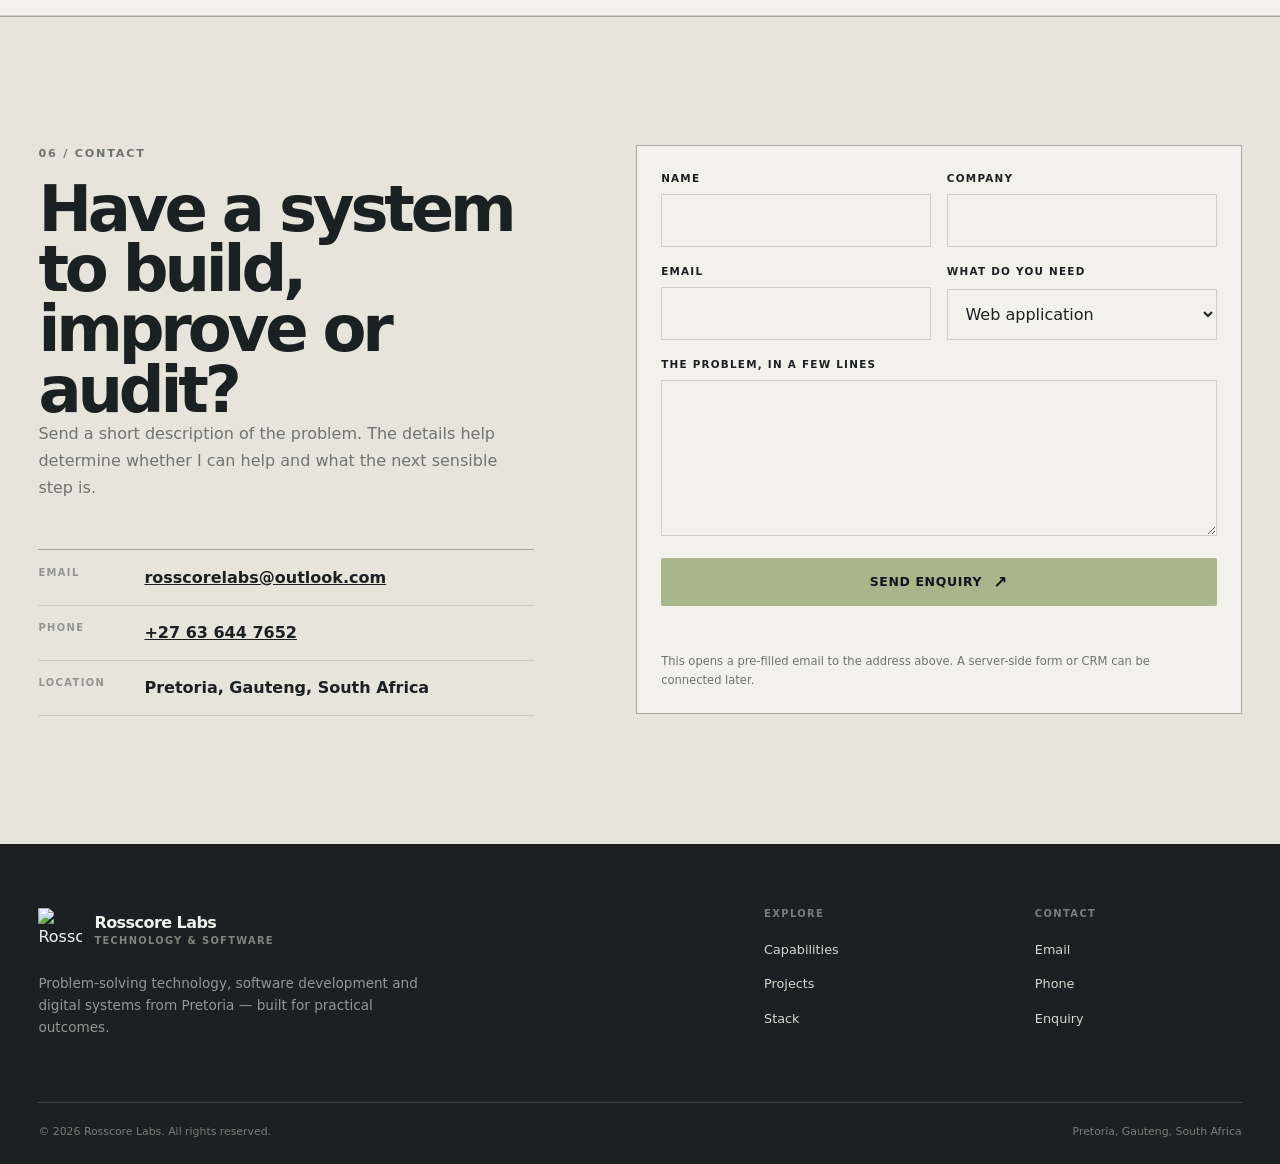
==== commit f6b18187: "refine(brand): use supplied Rosscore identity and remove repository exposure" ====
--- a/index.html
+++ b/index.html
@@ -6,17 +6,17 @@
     <meta name="color-scheme" content="light dark" />
     <meta name="referrer" content="strict-origin-when-cross-origin" />
     <meta name="robots" content="index,follow" />
-    <meta name="theme-color" content="#1b2023" />
-    <title>Rosscore Labs — Software Development &amp; Systems Engineering</title>
+    <meta name="theme-color" content="#05070f" />
+    <title>Rosscore Labs — Software, Systems &amp; Digital Products</title>
     <meta name="description" content="Rosscore Labs is a South African problem-solving technology company that designs, builds, improves and audits practical digital systems, software, websites, mobile applications and business workflows." />
-        <meta property="og:title" content="Rosscore Labs — Software Development &amp; Systems Engineering" />
+        <meta property="og:title" content="Rosscore Labs — Software, Systems &amp; Digital Products" />
     <meta property="og:description" content="Purpose-built software, web systems, mobile applications, integrations, automation and technical improvement for real business problems." />
     <meta property="og:type" content="website" />
         <meta property="og:site_name" content="Rosscore Labs" />
     <meta name="twitter:card" content="summary_large_image" />
-    <meta name="twitter:title" content="Rosscore Labs — Software Development &amp; Systems Engineering" />
+    <meta name="twitter:title" content="Rosscore Labs — Software, Systems &amp; Digital Products" />
     <meta name="twitter:description" content="Purpose-built software, web systems, mobile applications, integrations, automation and technical improvement for real business problems." />
-    <link rel="icon" href="./assets/rosscore-logo.svg" type="image/svg+xml" />
+    <link rel="icon" href="./assets/rosscore-logo.jpg" type="image/svg+xml" />
     <!-- Dependency policy: no remote fonts, icon packages, frameworks, CDNs or runtime libraries. -->
     <link rel="stylesheet" href="./base.css" />
     <link rel="stylesheet" href="./style.css" />
@@ -39,7 +39,7 @@
     <a class="skip" href="#main">Skip to content</a>
     <header class="header" id="site-header">
       <div class="shell header__inner">
-        <a class="brand" href="#top" aria-label="Rosscore Labs — home"><img class="brand__logo" src="./assets/rosscore-logo.svg" alt="Rosscore Labs" /><span class="brand__name">Rosscore Labs<span class="brand__sub">Technology &amp; Software</span></span></a>
+        <a class="brand" href="#top" aria-label="Rosscore Labs — home"><img class="brand__logo" src="./assets/rosscore-logo.jpg" alt="Rosscore Labs" /><span class="brand__name">Rosscore Labs<span class="brand__sub">Technology &amp; Software</span></span></a>
         <nav class="nav" aria-label="Primary"><a href="#services">Capabilities</a><a href="#approach">Approach</a><a href="#work">Projects</a><a href="#stack">Stack</a><a href="#contact">Contact</a></nav>
         <div class="header__actions">
           <button class="icon-btn" data-theme-toggle type="button" aria-label="Switch to dark mode" aria-pressed="false"></button>
@@ -118,12 +118,12 @@
       </section>
 
       <section class="section work-section" id="work" aria-labelledby="work-title"><div class="shell"><div class="section-head section-head--split" data-reveal><div><p class="eyebrow">04 / Projects</p><h2 class="section-title" id="work-title">Real systems, products and digital assets.</h2></div><p class="section-lede">A broader view of the work already underway at Rosscore Labs — from commercial software products to mobile applications and production-ready web assets. Portfolio examples show what we have built; they do not limit what we can build.</p></div><div class="work-grid work-grid--portfolio">
-<article class="work-item" data-reveal><div class="work-item__top"><span>01</span><p class="work-item__tag">Product · PHP · MySQL</p></div><h3>SwiftOrder</h3><p>Database-backed ordering and business management software covering products, stock, purchasing, users, reporting, activity logging and transactional workflows.</p><dl><div><dt>Focus</dt><dd>Business operations</dd></div><div><dt>Stage</dt><dd>Active development</dd></div></dl><a class="work-item__link" href="https://github.com/Leano-Jordan/store-ordering-system" target="_blank" rel="noopener noreferrer">View repository ↗</a></article>
-<article class="work-item" data-reveal><div class="work-item__top"><span>02</span><p class="work-item__tag">Product · Web · Offline</p></div><h3>Zazu EMP</h3><p>Event and catering management software spanning client and event workflows, quotes, purchasing, preparation, execution, costs, payments and operational continuity.</p><dl><div><dt>Focus</dt><dd>Event operations</dd></div><div><dt>Stage</dt><dd>V1 hardening</dd></div></dl><a class="work-item__link" href="https://github.com/Leano-Jordan/ZazuEMP" target="_blank" rel="noopener noreferrer">View repository ↗</a></article>
-<article class="work-item" data-reveal><div class="work-item__top"><span>03</span><p class="work-item__tag">Android · Kotlin · Compose</p></div><h3>GnuGuard</h3><p>Android Wi-Fi and local-network security diagnostics with device discovery, inspection, biometric protection and network-aware scanning.</p><dl><div><dt>Focus</dt><dd>Network diagnostics</dd></div><div><dt>Stage</dt><dd>Product candidate</dd></div></dl><a class="work-item__link" href="https://github.com/Leano-Jordan/GnuGuard" target="_blank" rel="noopener noreferrer">View repository ↗</a></article>
-<article class="work-item" data-reveal><div class="work-item__top"><span>04</span><p class="work-item__tag">Shopify · Inventory · Integration</p></div><h3>Zahzu Inventory Assistant</h3><p>A Shopify-focused inventory assistant project aimed at reducing stock-management friction through connected workflows and practical store tooling.</p><dl><div><dt>Focus</dt><dd>E-commerce operations</dd></div><div><dt>Stage</dt><dd>Active development</dd></div></dl><a class="work-item__link" href="https://github.com/Leano-Jordan/zahzu-inventory-assistant" target="_blank" rel="noopener noreferrer">View repository ↗</a></article>
-<article class="work-item" data-reveal><div class="work-item__top"><span>05</span><p class="work-item__tag">Web · Commercial asset</p></div><h3>Maggie's Hair &amp; Beauty</h3><p>A polished, responsive salon website asset with service presentation, gallery, booking/WhatsApp flow, accessibility foundations and reusable content structure.</p><dl><div><dt>Focus</dt><dd>Web experience</dd></div><div><dt>Stage</dt><dd>Commercial asset</dd></div></dl><a class="work-item__link" href="https://github.com/Leano-Jordan/maggies-hair-beauty" target="_blank" rel="noopener noreferrer">View repository ↗</a></article>
-<article class="work-item" data-reveal><div class="work-item__top"><span>06</span><p class="work-item__tag">Next.js · TypeScript · Template</p></div><h3>Catering Website Template</h3><p>A reusable, configuration-first commercial website foundation for catering businesses, with modern UI, licensing documentation and automated quality gates.</p><dl><div><dt>Focus</dt><dd>Reusable web product</dd></div><div><dt>Stage</dt><dd>Commercial asset</dd></div></dl><a class="work-item__link" href="https://github.com/Leano-Jordan/catering-website-template" target="_blank" rel="noopener noreferrer">View repository ↗</a></article>
+<article class="work-item" data-reveal><div class="work-item__top"><span>01</span><p class="work-item__tag">Product · PHP · MySQL</p></div><h3>SwiftOrder</h3><p>Database-backed ordering and business management software covering products, stock, purchasing, users, reporting, activity logging and transactional workflows.</p><dl><div><dt>Focus</dt><dd>Business operations</dd></div><div><dt>Stage</dt><dd>Active development</dd></div></dl></article>
+<article class="work-item" data-reveal><div class="work-item__top"><span>02</span><p class="work-item__tag">Product · Web · Offline</p></div><h3>Zazu EMP</h3><p>Event and catering management software spanning client and event workflows, quotes, purchasing, preparation, execution, costs, payments and operational continuity.</p><dl><div><dt>Focus</dt><dd>Event operations</dd></div><div><dt>Stage</dt><dd>V1 hardening</dd></div></dl></article>
+<article class="work-item" data-reveal><div class="work-item__top"><span>03</span><p class="work-item__tag">Android · Kotlin · Compose</p></div><h3>GnuGuard</h3><p>Android Wi-Fi and local-network security diagnostics with device discovery, inspection, biometric protection and network-aware scanning.</p><dl><div><dt>Focus</dt><dd>Network diagnostics</dd></div><div><dt>Stage</dt><dd>Product candidate</dd></div></dl></article>
+<article class="work-item" data-reveal><div class="work-item__top"><span>04</span><p class="work-item__tag">Shopify · Inventory · Integration</p></div><h3>Zahzu Inventory Assistant</h3><p>A Shopify-focused inventory assistant project aimed at reducing stock-management friction through connected workflows and practical store tooling.</p><dl><div><dt>Focus</dt><dd>E-commerce operations</dd></div><div><dt>Stage</dt><dd>Active development</dd></div></dl></article>
+<article class="work-item" data-reveal><div class="work-item__top"><span>05</span><p class="work-item__tag">Web · Commercial asset</p></div><h3>Maggie's Hair &amp; Beauty</h3><p>A polished, responsive salon website asset with service presentation, gallery, booking/WhatsApp flow, accessibility foundations and reusable content structure.</p><dl><div><dt>Focus</dt><dd>Web experience</dd></div><div><dt>Stage</dt><dd>Commercial asset</dd></div></dl></article>
+<article class="work-item" data-reveal><div class="work-item__top"><span>06</span><p class="work-item__tag">Next.js · TypeScript · Template</p></div><h3>Catering Website Template</h3><p>A reusable, configuration-first commercial website foundation for catering businesses, with modern UI, licensing documentation and automated quality gates.</p><dl><div><dt>Focus</dt><dd>Reusable web product</dd></div><div><dt>Stage</dt><dd>Commercial asset</dd></div></dl></article>
 </div></div></section>
 
       <section class="section section--tight stack-section" id="stack" aria-labelledby="stack-title">
@@ -141,7 +141,7 @@
       </section>
     </main>
 
-    <footer class="footer"><div class="shell"><div class="footer__top"><div><a class="brand" href="#top" aria-label="Rosscore Labs — home"><img class="brand__logo" src="./assets/rosscore-logo.svg" alt="Rosscore Labs" /><span class="brand__name">Rosscore Labs<span class="brand__sub">Technology &amp; Software</span></span></a><p>Problem-solving technology, software development and digital systems from Pretoria — built for practical outcomes.</p></div><div><h3 class="footer__label">Explore</h3><ul role="list"><li><a href="#services">Capabilities</a></li><li><a href="#work">Projects</a></li><li><a href="#stack">Stack</a></li></ul></div><div><h3 class="footer__label">Contact</h3><ul role="list"><li><a href="mailto:rosscorelabs@outlook.com">Email</a></li><li><a href="tel:+27636447652">Phone</a></li><li><a href="#contact">Enquiry</a></li></ul></div></div><div class="footer__bottom"><p>© <span id="year">2026</span> Rosscore Labs. All rights reserved.</p><p>Pretoria, Gauteng, South Africa</p></div></div></footer>
+    <footer class="footer"><div class="shell"><div class="footer__top"><div><a class="brand" href="#top" aria-label="Rosscore Labs — home"><img class="brand__logo" src="./assets/rosscore-logo.jpg" alt="Rosscore Labs" /><span class="brand__name">Rosscore Labs<span class="brand__sub">Technology &amp; Software</span></span></a><p>Problem-solving technology, software development and digital systems from Pretoria — built for practical outcomes.</p></div><div><h3 class="footer__label">Explore</h3><ul role="list"><li><a href="#services">Capabilities</a></li><li><a href="#work">Projects</a></li><li><a href="#stack">Stack</a></li></ul></div><div><h3 class="footer__label">Contact</h3><ul role="list"><li><a href="mailto:rosscorelabs@outlook.com">Email</a></li><li><a href="tel:+27636447652">Phone</a></li><li><a href="#contact">Enquiry</a></li></ul></div></div><div class="footer__bottom"><p>© <span id="year">2026</span> Rosscore Labs. All rights reserved.</p><p>Pretoria, Gauteng, South Africa</p></div></div></footer>
     <script src="./app.js" defer></script>
   </body>
 </html>
--- a/style.css
+++ b/style.css
@@ -302,3 +302,12 @@
   .hero__actions .btn { width: 100%; }
   .form, .card, .work-item { padding-inline: 1rem; }
 }
+
+/* Rosscore brand / portfolio additions */
+.brand { align-items: center; }
+.brand__logo { width: 44px; height: 44px; flex: 0 0 44px; object-fit: contain; }
+.work-grid--portfolio { grid-template-columns: repeat(2, 1fr); }
+.work-item__link { position: absolute; left: 1.7rem; bottom: 1.5rem; color: var(--ink); font-size: .72rem; font-weight: 850; text-decoration: none; letter-spacing: .03em; }
+.work-item:hover .work-item__link { color: var(--signal); }
+.work-item__link:hover { text-decoration: underline; text-underline-offset: .2em; }
+@media (max-width: 700px) { .brand__logo { width: 40px; height: 40px; flex-basis: 40px; } .work-grid--portfolio { grid-template-columns: 1fr; } }
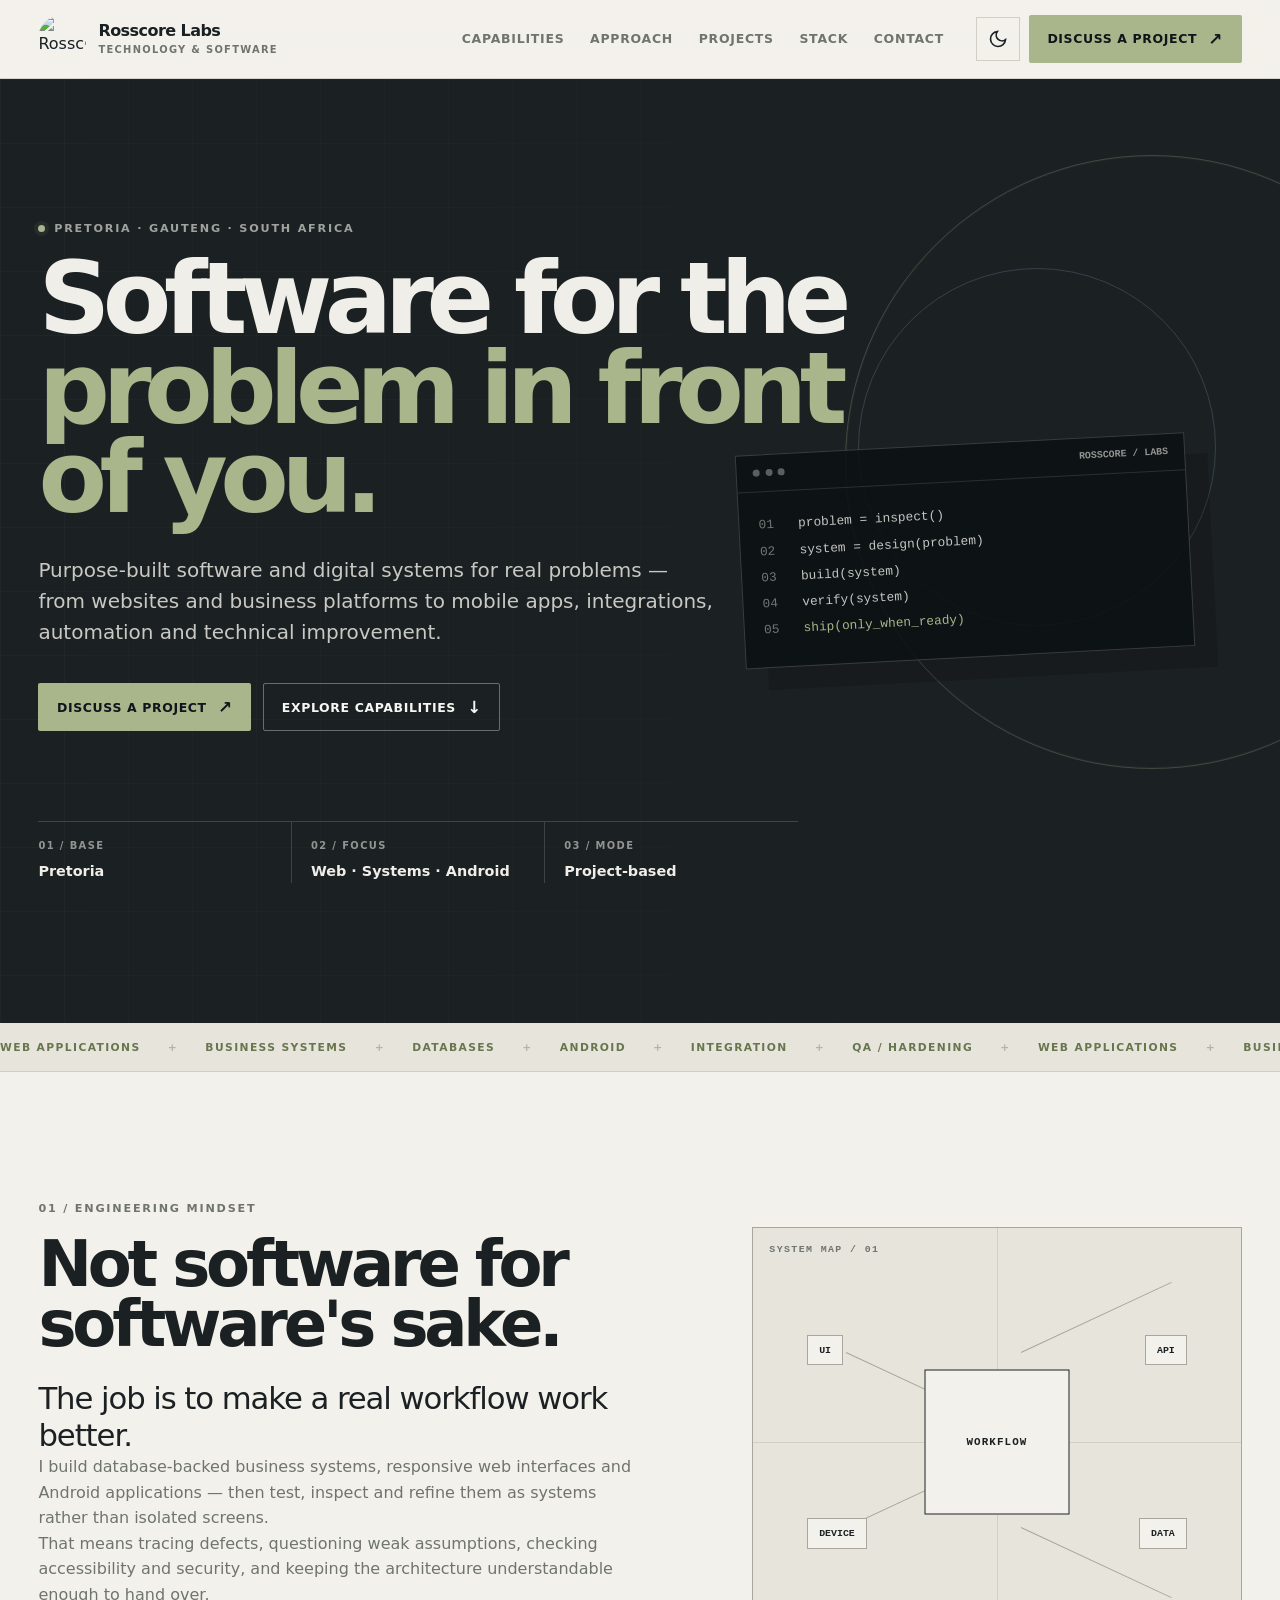
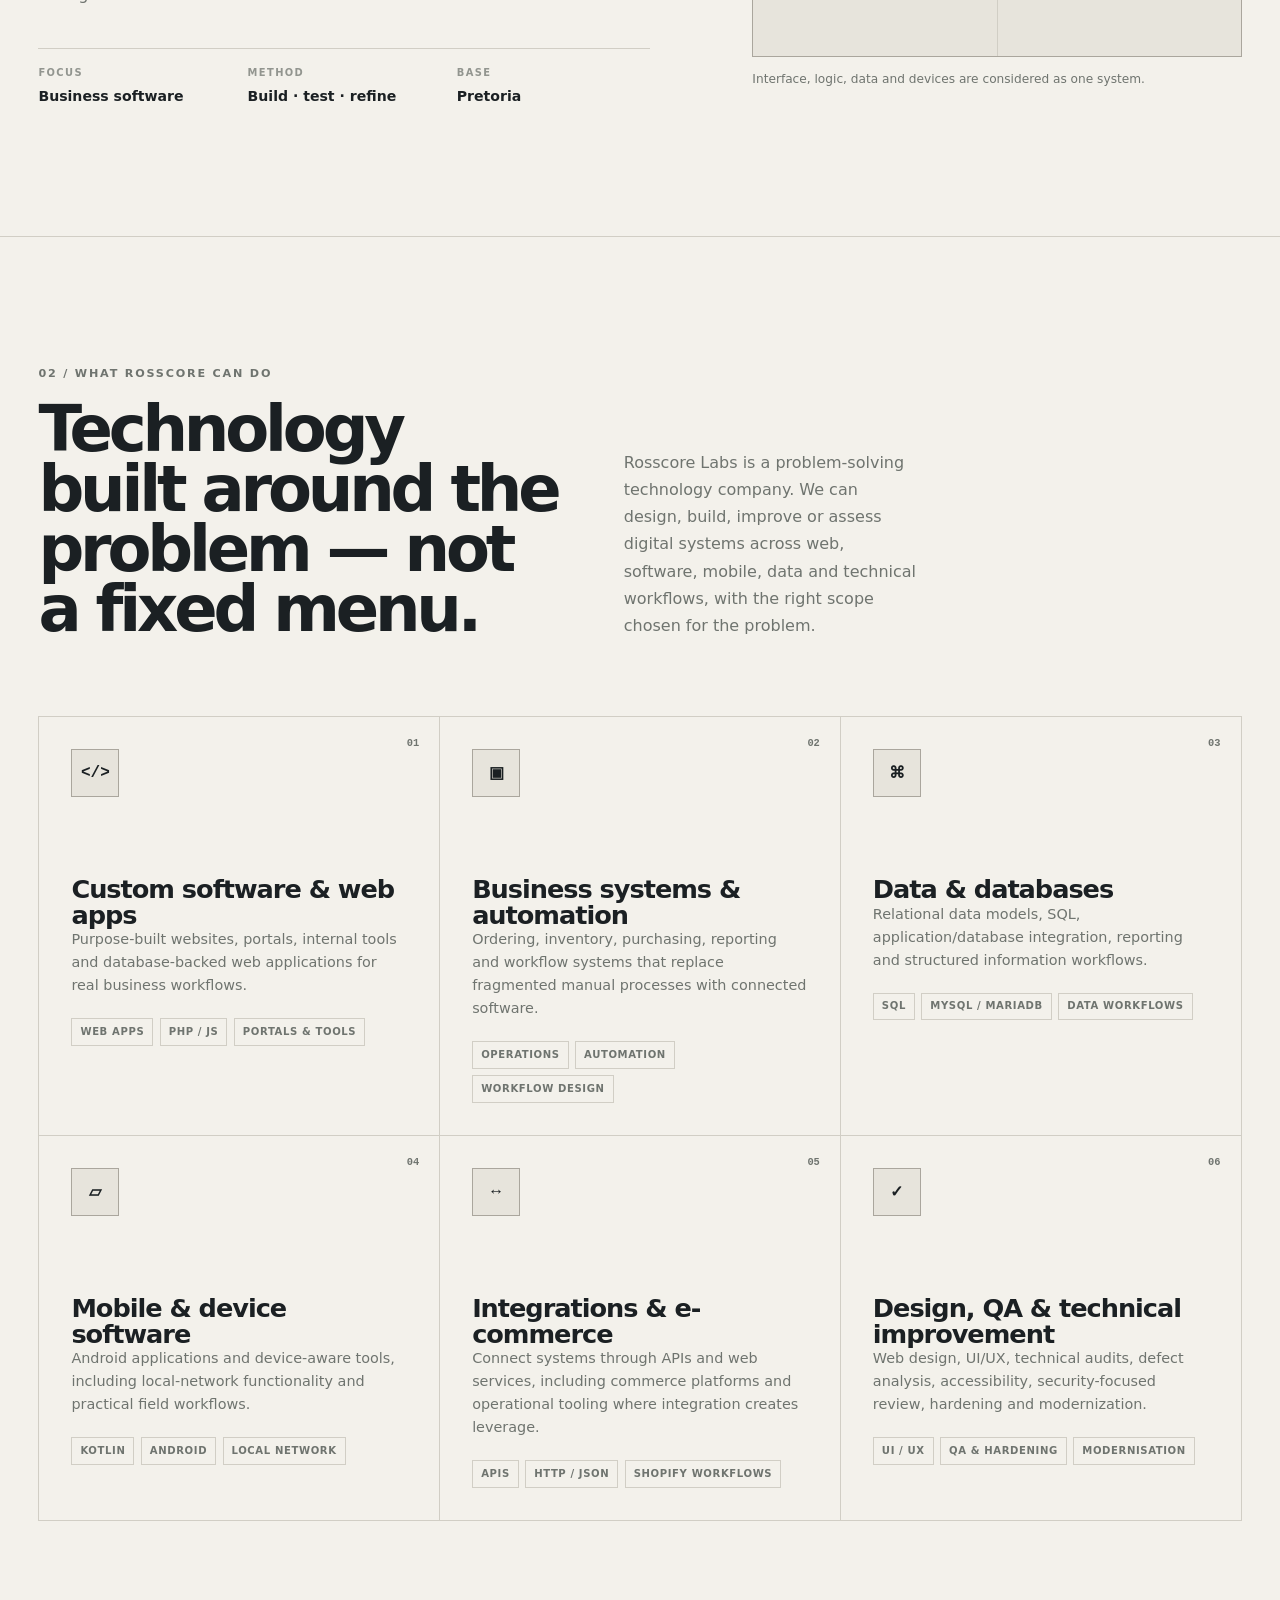
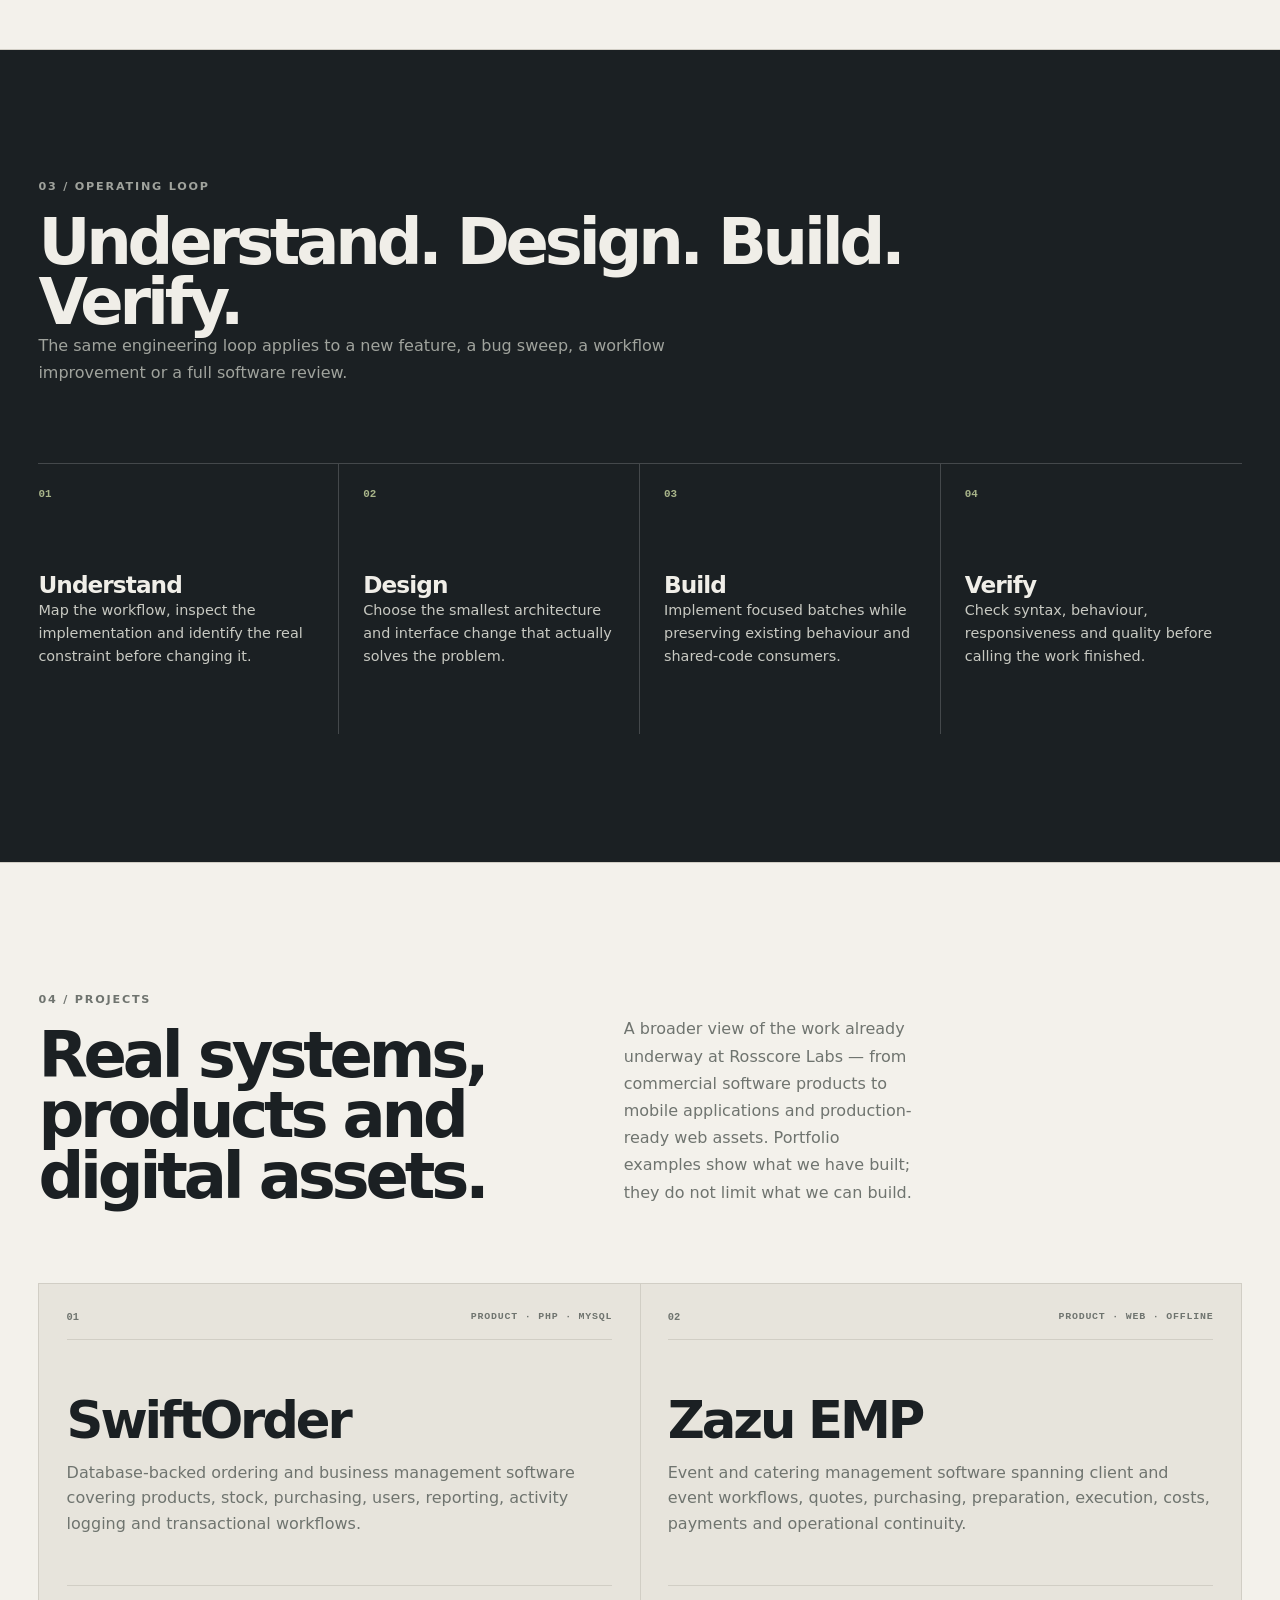
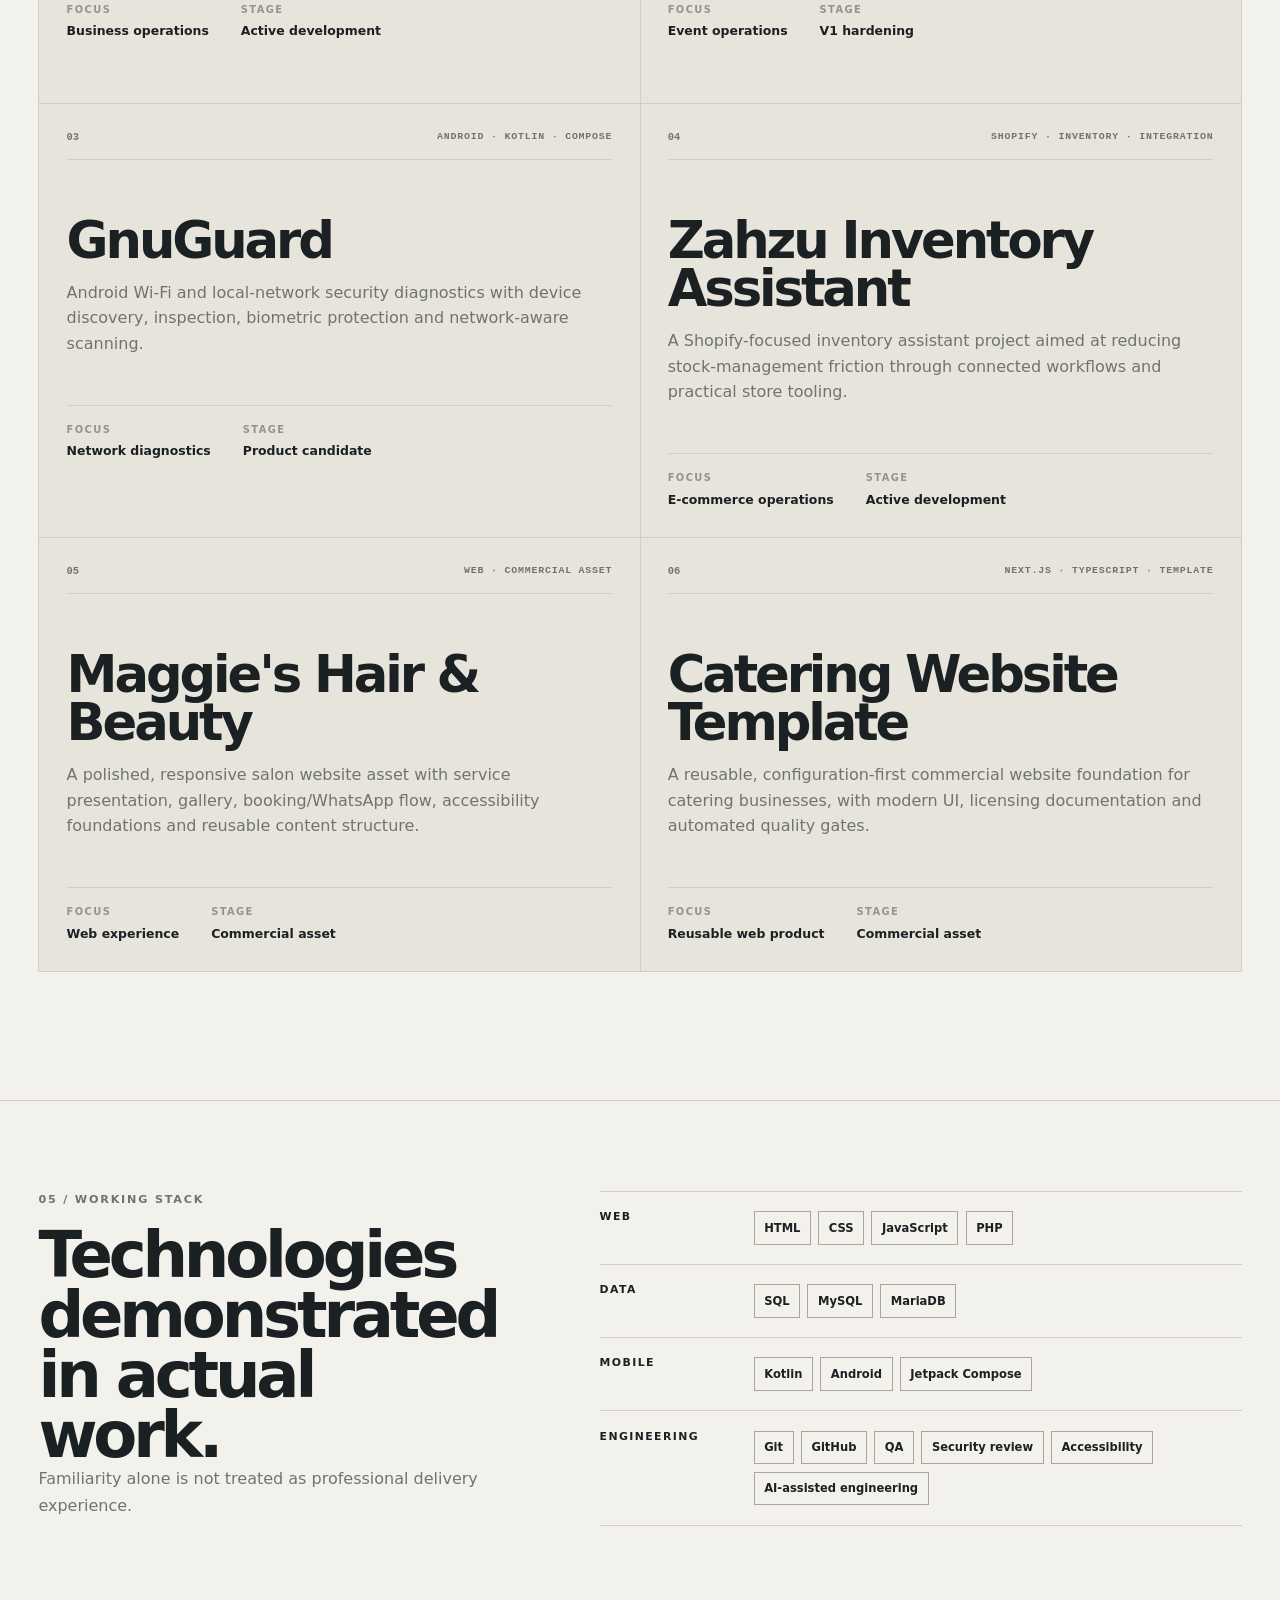
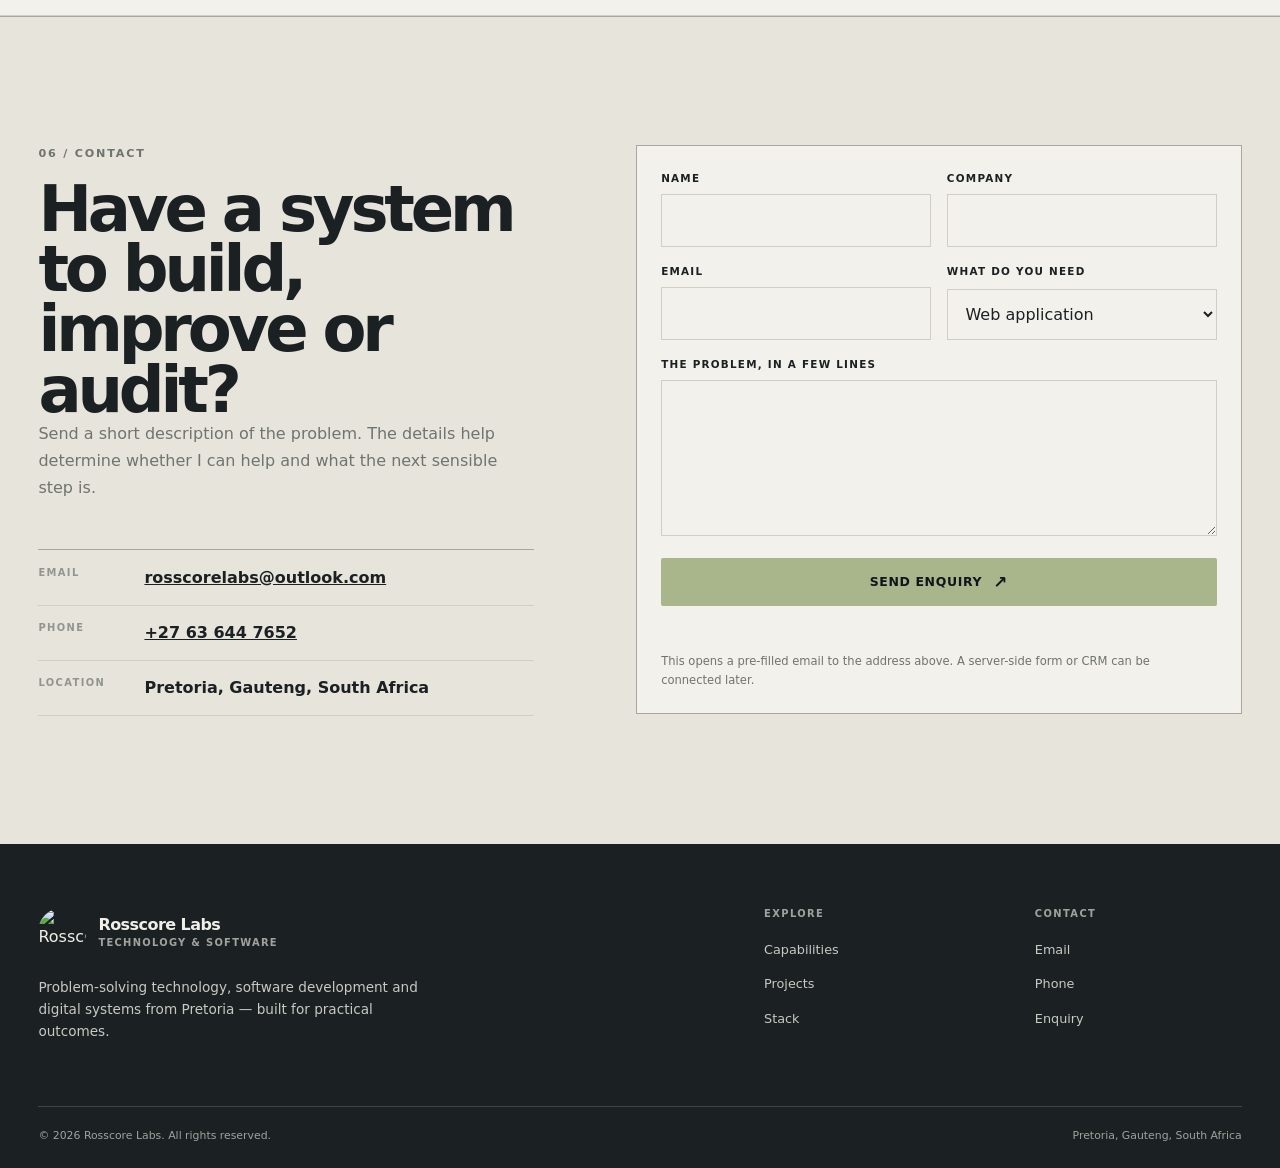
==== commit 13774195: "Default site to light mode and refine dark theme" ====
--- a/index.html
+++ b/index.html
@@ -3,10 +3,10 @@
   <head>
     <meta charset="utf-8" />
     <meta name="viewport" content="width=device-width, initial-scale=1" />
-    <meta name="color-scheme" content="light dark" />
+    <meta name="color-scheme" content="light" />
     <meta name="referrer" content="strict-origin-when-cross-origin" />
     <meta name="robots" content="index,follow" />
-    <meta name="theme-color" content="#05070f" />
+    <meta name="theme-color" content="#f3f1eb" />
     <title>Rosscore Labs — Software, Systems &amp; Digital Products</title>
     <meta name="description" content="Rosscore Labs is a South African problem-solving technology company that designs, builds, improves and audits practical digital systems, software, websites, mobile applications and business workflows." />
         <meta property="og:title" content="Rosscore Labs — Software, Systems &amp; Digital Products" />
--- a/style.css
+++ b/style.css
@@ -11,6 +11,12 @@
   --blue: #65758a;
   --muted: #6f746f;
   --white: #ffffff;
+  --surface-ink: #1b2023;
+  --surface-ink-raised: #242a2d;
+  --on-surface-ink: #f0eee8;
+  --on-surface-muted: #c8c9c2;
+  --on-surface-faint: #a0a39d;
+  --surface-ink-line: rgba(255,255,255,.16);
   --radius: 2px;
   --shell: 1240px;
   --gutter: clamp(1rem, 3vw, 2.75rem);
@@ -34,14 +40,23 @@
 }
 
 [data-theme='dark'] {
-  --ink: #ecebe5;
-  --ink-soft: #c7c8c2;
-  --paper: #1b2023;
-  --paper-2: #242a2d;
-  --line: #3a4143;
-  --line-strong: #505759;
-  --muted: #969994;
-  --white: #15191b;
+  color-scheme: dark;
+  --ink: #e9efeb;
+  --ink-soft: #cbd5ce;
+  --paper: #111719;
+  --paper-2: #1a2326;
+  --line: #2f3b3e;
+  --line-strong: #526165;
+  --signal: #bed59a;
+  --signal-dark: #c8daa6;
+  --muted: #a5b2ab;
+  --white: #222d30;
+  --surface-ink: #070d10;
+  --surface-ink-raised: #111a1d;
+  --on-surface-ink: #eef4ef;
+  --on-surface-muted: #c1cdc5;
+  --on-surface-faint: #a7b5ad;
+  --surface-ink-line: rgba(238,244,239,.18);
 }
 
 * { box-sizing: border-box; }
@@ -109,7 +124,7 @@
 .hero {
   position: relative; min-height: min(900px, calc(100vh - 78px));
   display: flex; align-items: center; overflow: hidden;
-  background: var(--ink); color: #f0eee8;
+  background: var(--surface-ink); color: var(--on-surface-ink);
 }
 .hero__visual { position: absolute; inset: 0; overflow: hidden; }
 .hero__grid {
@@ -138,14 +153,14 @@
 .hero .shell { position: relative; z-index: 2; }
 .hero__inner { width: min(820px, 72%); padding-block: clamp(5rem, 11vw, 10rem); }
 .eyebrow { margin: 0 0 1rem; color: var(--muted); font-size: .7rem; font-weight: 850; letter-spacing: .16em; text-transform: uppercase; }
-.hero .eyebrow { color: #a0a39d; }
+.hero .eyebrow { color: var(--on-surface-faint); }
 .eyebrow__dot { display: inline-block; width: 7px; height: 7px; margin-right: .55rem; border-radius: 50%; background: var(--signal); box-shadow: 0 0 0 4px rgba(169,181,138,.08); }
 .hero h1 { max-width: 900px; margin: 0; font-size: var(--display); line-height: .9; letter-spacing: -.075em; font-weight: 850; }
 .hero h1 em { color: var(--signal); font-style: normal; }
-.hero__lede { max-width: 680px; margin: 2rem 0 0; color: #c8c9c2; font-size: clamp(1rem, 1.6vw, 1.25rem); line-height: 1.55; }
+.hero__lede { max-width: 680px; margin: 2rem 0 0; color: var(--on-surface-muted); font-size: clamp(1rem, 1.6vw, 1.25rem); line-height: 1.55; }
 .hero__actions { display: flex; flex-wrap: wrap; gap: .75rem; margin-top: 2.2rem; }
 .hero .btn--outline { border-color: rgba(255,255,255,.34); color: #f5f7f2; }
-.hero .btn--outline:hover { background: #f5f7f2; color: var(--ink); }
+.hero .btn--outline:hover { background: var(--on-surface-ink); color: var(--surface-ink); }
 .hero__meta { display: grid; grid-template-columns: repeat(3, 1fr); max-width: 760px; margin: clamp(3rem, 7vw, 6rem) 0 0; border-top: 1px solid rgba(255,255,255,.16); }
 .hero__meta div { padding: 1rem 1.2rem 0 0; border-right: 1px solid rgba(255,255,255,.16); }
 .hero__meta div + div { padding-left: 1.2rem; }
@@ -192,28 +207,28 @@
 .card ul { display: flex; flex-wrap: wrap; gap: .4rem; padding: 0; margin: 1.3rem 0 0; list-style: none; }
 .card li { padding: .3rem .5rem; border: 1px solid var(--line); color: var(--muted); font-size: .63rem; font-weight: 800; text-transform: uppercase; letter-spacing: .06em; }
 
-.approach { background: var(--ink); color: #eef2ed; }
-.approach .eyebrow, .approach .section-lede { color: #9b9d97; }
+.approach { background: var(--surface-ink); color: var(--on-surface-ink); }
+.approach .eyebrow, .approach .section-lede { color: var(--on-surface-faint); }
 .steps { display: grid; grid-template-columns: repeat(4, 1fr); border-top: 1px solid rgba(255,255,255,.18); }
 .step { min-height: 270px; padding: 1.5rem 1.5rem 0 0; border-right: 1px solid rgba(255,255,255,.18); }
 .step + .step { padding-left: 1.5rem; }
 .step:last-child { border-right: 0; }
 .step__num { margin: 0 0 4.5rem; color: var(--signal); font: 800 .68rem ui-monospace, monospace; }
 .step h3 { margin: 0; font-size: 1.45rem; letter-spacing: -.04em; }
-.step p:last-child { color: #9b9d97; font-size: .9rem; }
+.step p:last-child { color: var(--on-surface-muted); font-size: .9rem; }
 
 .work-grid { display: grid; grid-template-columns: repeat(2, 1fr); border-top: 1px solid var(--line); border-left: 1px solid var(--line); }
 .work-item { position: relative; min-height: 420px; padding: 1.7rem; border-right: 1px solid var(--line); border-bottom: 1px solid var(--line); background: var(--paper-2); }
-.work-item:hover { background: var(--ink); color: #eef2ed; }
+.work-item:hover { background: var(--surface-ink); color: var(--on-surface-ink); }
 .work-item__top { display: flex; justify-content: space-between; gap: 1rem; border-bottom: 1px solid var(--line); padding-bottom: 1rem; }
-.work-item:hover .work-item__top { border-color: rgba(255,255,255,.18); }
+.work-item:hover .work-item__top { border-color: var(--surface-ink-line); }
 .work-item__top > span { color: var(--muted); font: 800 .65rem ui-monospace, monospace; }
 .work-item__tag { margin: 0; color: var(--muted); font: 800 .62rem ui-monospace, monospace; text-transform: uppercase; letter-spacing: .08em; }
 .work-item h3 { max-width: 620px; margin: 3.5rem 0 1rem; font-size: clamp(2rem, 4vw, 4rem); line-height: .94; letter-spacing: -.06em; }
 .work-item > p:not(.work-item__tag) { max-width: 620px; color: var(--muted); }
 .work-item:hover > p:not(.work-item__tag), .work-item:hover .work-item__tag { color: #9aa59e; }
 .work-item dl { display: flex; gap: 2rem; margin: 3rem 0 0; padding-top: 1rem; border-top: 1px solid var(--line); }
-.work-item:hover dl { border-color: rgba(255,255,255,.18); }
+.work-item:hover dl { border-color: var(--surface-ink-line); }
 .work-item dd { margin: .25rem 0 0; font-size: .78rem; font-weight: 750; }
 .work-item__arrow { position: absolute; right: 1.7rem; bottom: 1.5rem; font-size: 2rem; color: var(--signal); }
 
@@ -241,16 +256,16 @@
 .form__status { min-height: 1.5rem; margin: .8rem 0 0; font-size: .8rem; font-weight: 700; }
 .form__hint { margin: .6rem 0 0; color: var(--muted); font-size: .72rem; }
 
-.footer { padding-block: 4rem 1.5rem; background: var(--ink); color: #eef2ed; }
+.footer { padding-block: 4rem 1.5rem; background: var(--surface-ink); color: var(--on-surface-ink); }
 .footer__top { display: grid; grid-template-columns: 1.6fr .5fr .5fr; gap: 4rem; padding-bottom: 4rem; }
-.footer__top > div:first-child > p { max-width: 400px; margin: 1.3rem 0 0; color: #8f9a93; font-size: .85rem; }
-.footer .brand__sub { color: #81847d; }
-.footer__label { margin: 0 0 1rem; color: #758078; font-size: .62rem; letter-spacing: .14em; text-transform: uppercase; }
+.footer__top > div:first-child > p { max-width: 400px; margin: 1.3rem 0 0; color: var(--on-surface-muted); font-size: .85rem; }
+.footer .brand__sub { color: var(--on-surface-faint); }
+.footer__label { margin: 0 0 1rem; color: var(--on-surface-faint); font-size: .62rem; letter-spacing: .14em; text-transform: uppercase; }
 .footer ul { margin: 0; padding: 0; list-style: none; }
 .footer li + li { margin-top: .55rem; }
-.footer li a { color: #d7d6cf; font-size: .8rem; text-decoration: none; }
+.footer li a { color: var(--on-surface-muted); font-size: .8rem; text-decoration: none; }
 .footer li a:hover { color: var(--signal); }
-.footer__bottom { display: flex; justify-content: space-between; gap: 1rem; padding-top: 1.2rem; border-top: 1px solid rgba(255,255,255,.14); color: #7b7d77; font-size: .68rem; }
+.footer__bottom { display: flex; justify-content: space-between; gap: 1rem; padding-top: 1.2rem; border-top: 1px solid var(--surface-ink-line); color: var(--on-surface-faint); font-size: .68rem; }
 
 [data-reveal] { opacity: 0; transform: translateY(24px); transition: opacity .55s ease, transform .55s ease; }
 [data-reveal].is-in { opacity: 1; transform: none; }
@@ -305,9 +320,23 @@
 
 /* Rosscore brand / portfolio additions */
 .brand { align-items: center; }
-.brand__logo { width: 44px; height: 44px; flex: 0 0 44px; object-fit: contain; }
+.brand__logo { width: 48px; height: 48px; flex: 0 0 48px; object-fit: contain; border-radius: 50%; display: block; }
 .work-grid--portfolio { grid-template-columns: repeat(2, 1fr); }
-.work-item__link { position: absolute; left: 1.7rem; bottom: 1.5rem; color: var(--ink); font-size: .72rem; font-weight: 850; text-decoration: none; letter-spacing: .03em; }
-.work-item:hover .work-item__link { color: var(--signal); }
-.work-item__link:hover { text-decoration: underline; text-underline-offset: .2em; }
-@media (max-width: 700px) { .brand__logo { width: 40px; height: 40px; flex-basis: 40px; } .work-grid--portfolio { grid-template-columns: 1fr; } }
+@media (max-width: 700px) { .brand__logo { width: 44px; height: 44px; flex-basis: 44px; } .work-grid--portfolio { grid-template-columns: 1fr; } }
+
+/* Theme-specific polish: maintain a dark technical canvas and legible hierarchy. */
+[data-theme='dark'] .header {
+  background: rgba(17,23,25,.94);
+  border-bottom-color: var(--line);
+}
+[data-theme='dark'] .hero__grid {
+  opacity: .24;
+  background-image: linear-gradient(rgba(190,213,154,.09) 1px, transparent 1px), linear-gradient(90deg, rgba(190,213,154,.09) 1px, transparent 1px);
+}
+[data-theme='dark'] .hero__terminal {
+  border-color: rgba(190,213,154,.28);
+  background: var(--surface-ink-raised);
+  box-shadow: 18px 18px 0 rgba(0,0,0,.32);
+}
+[data-theme='dark'] .card:hover { background: #202b2e; }
+[data-theme='dark'] .signal-strip { border-bottom-color: var(--line); }
